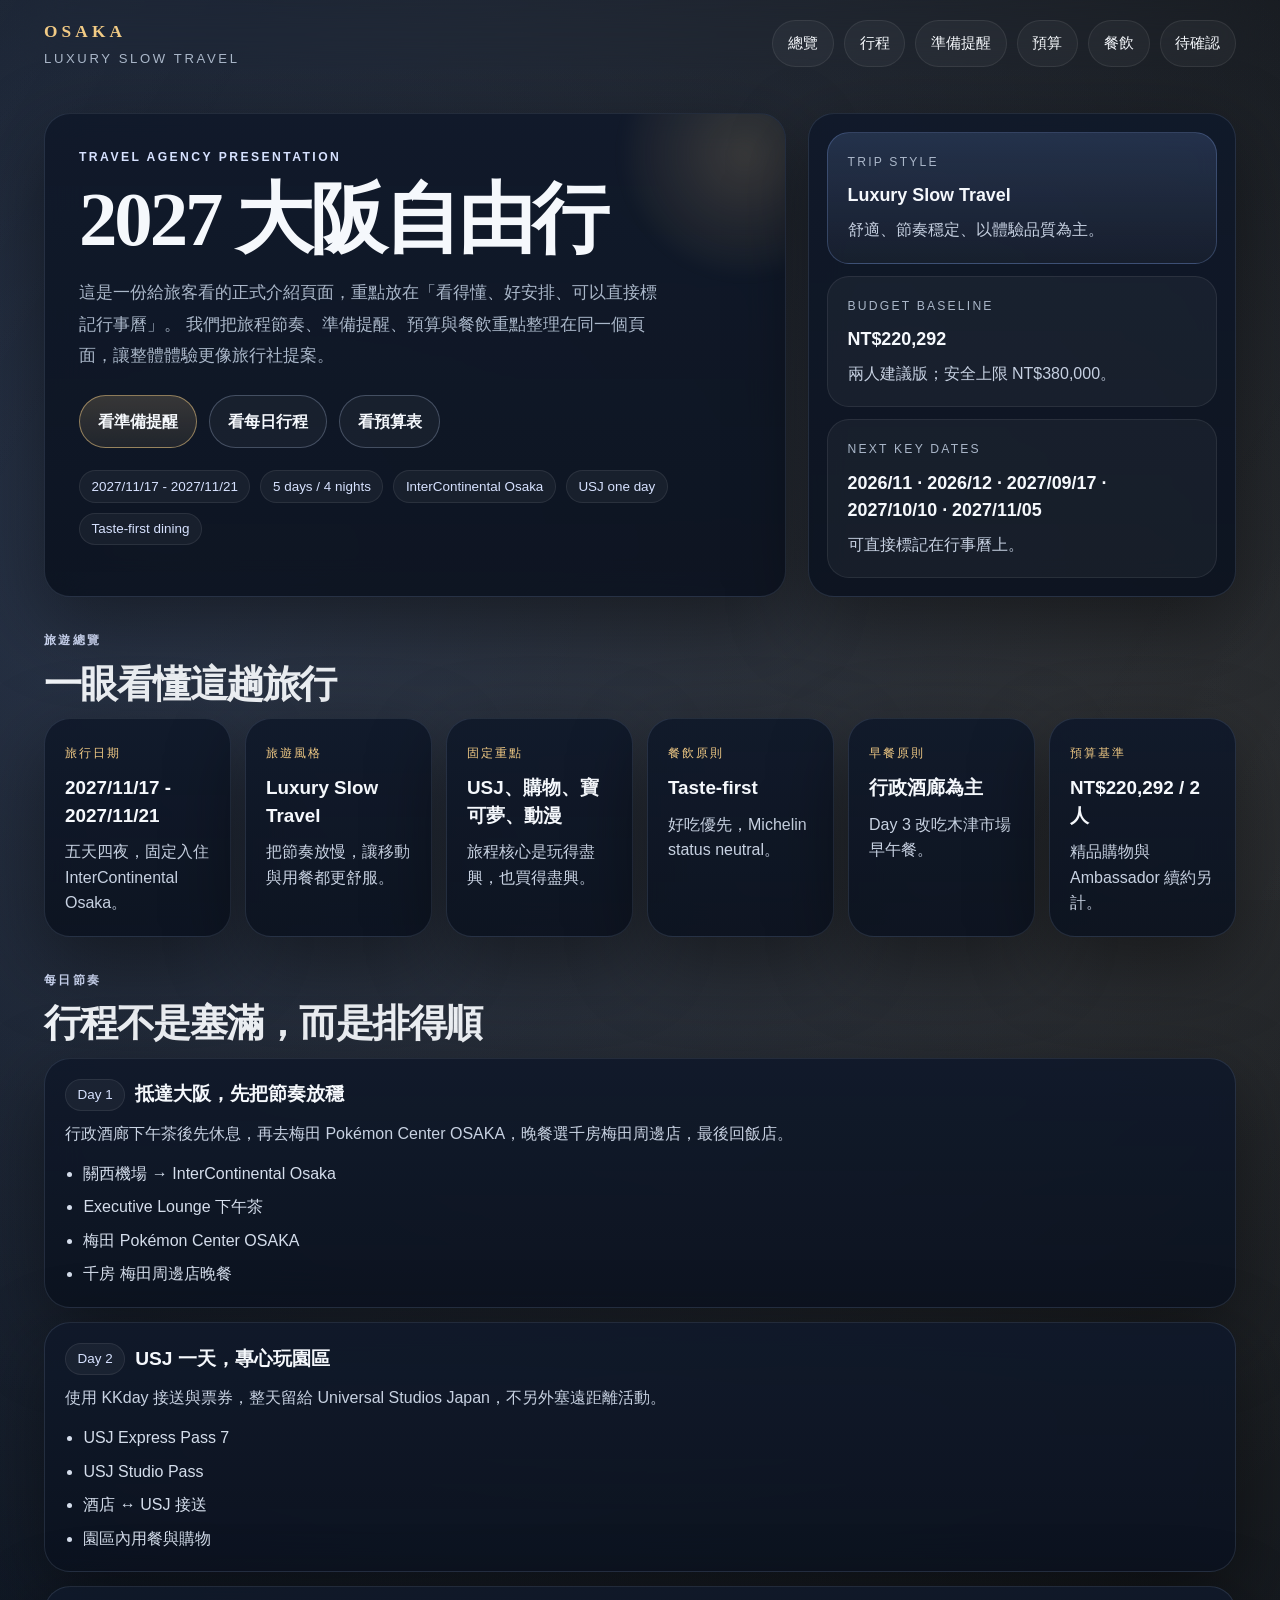
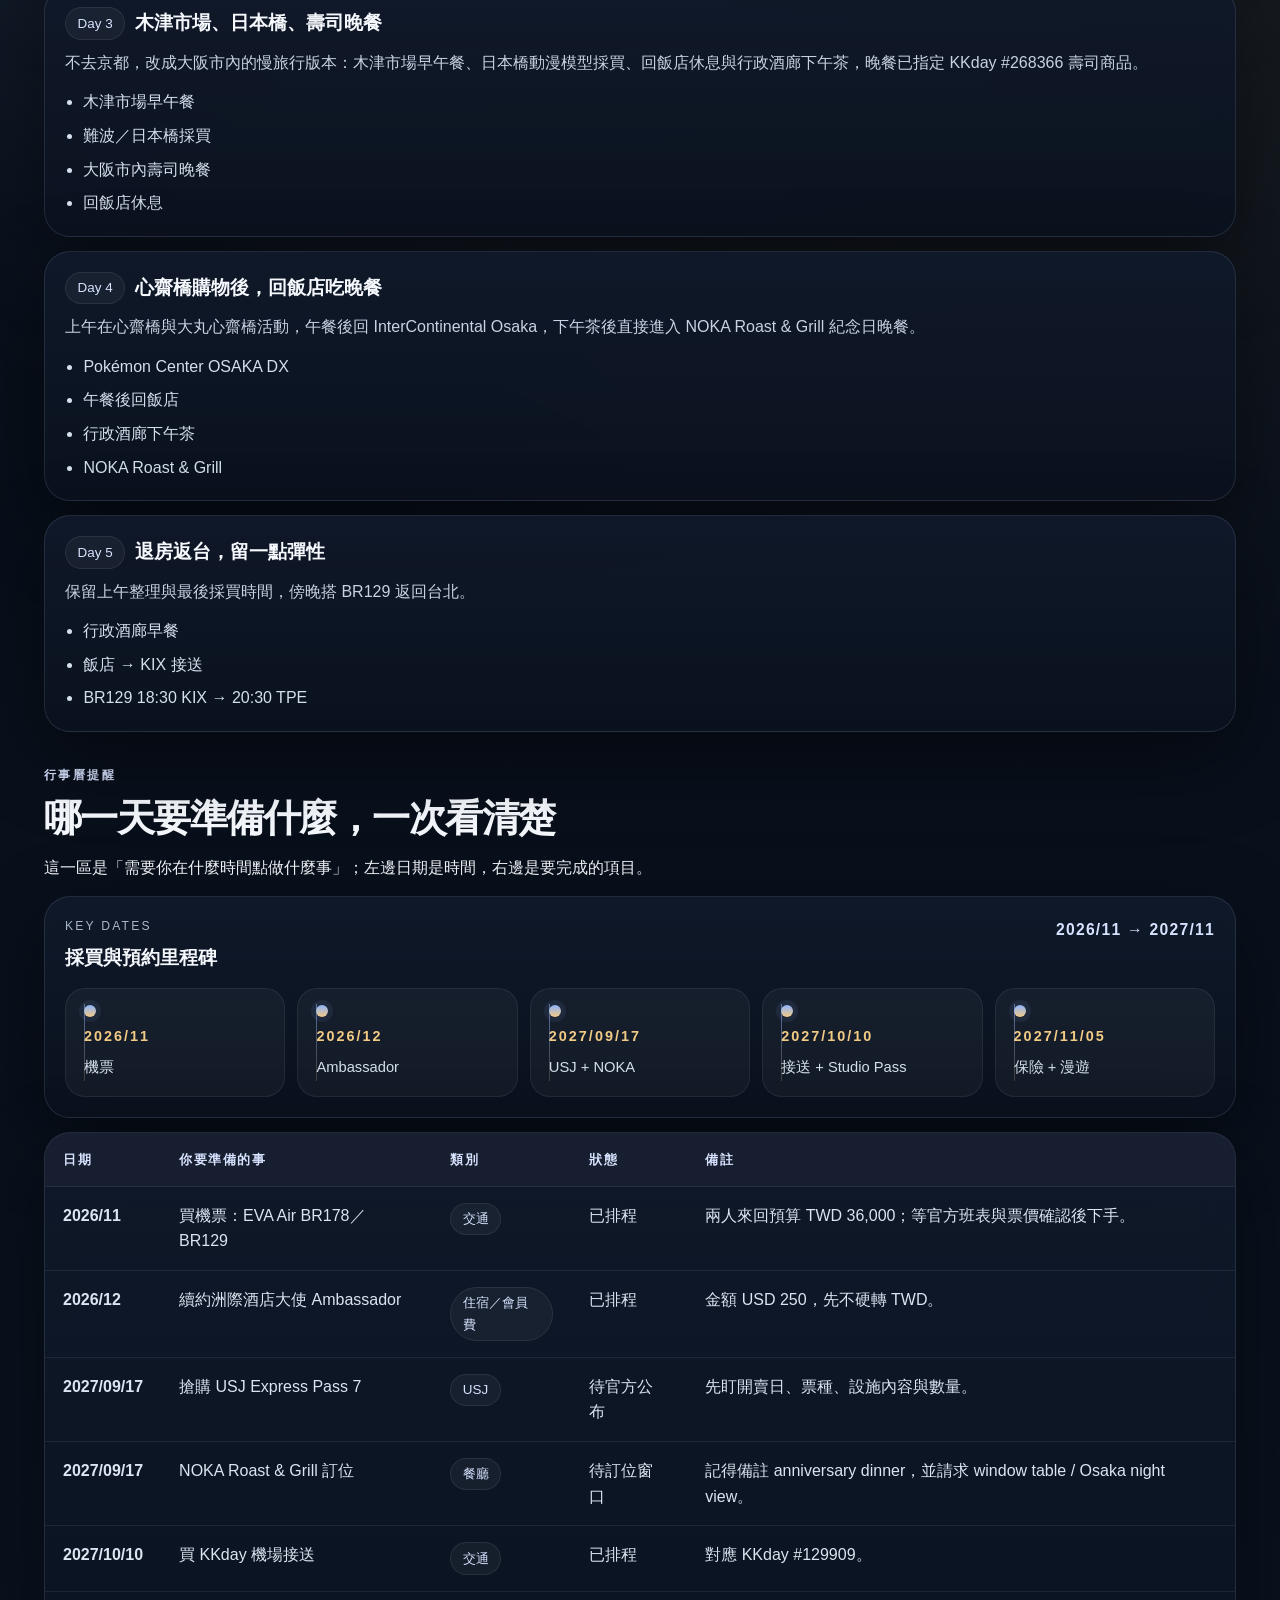
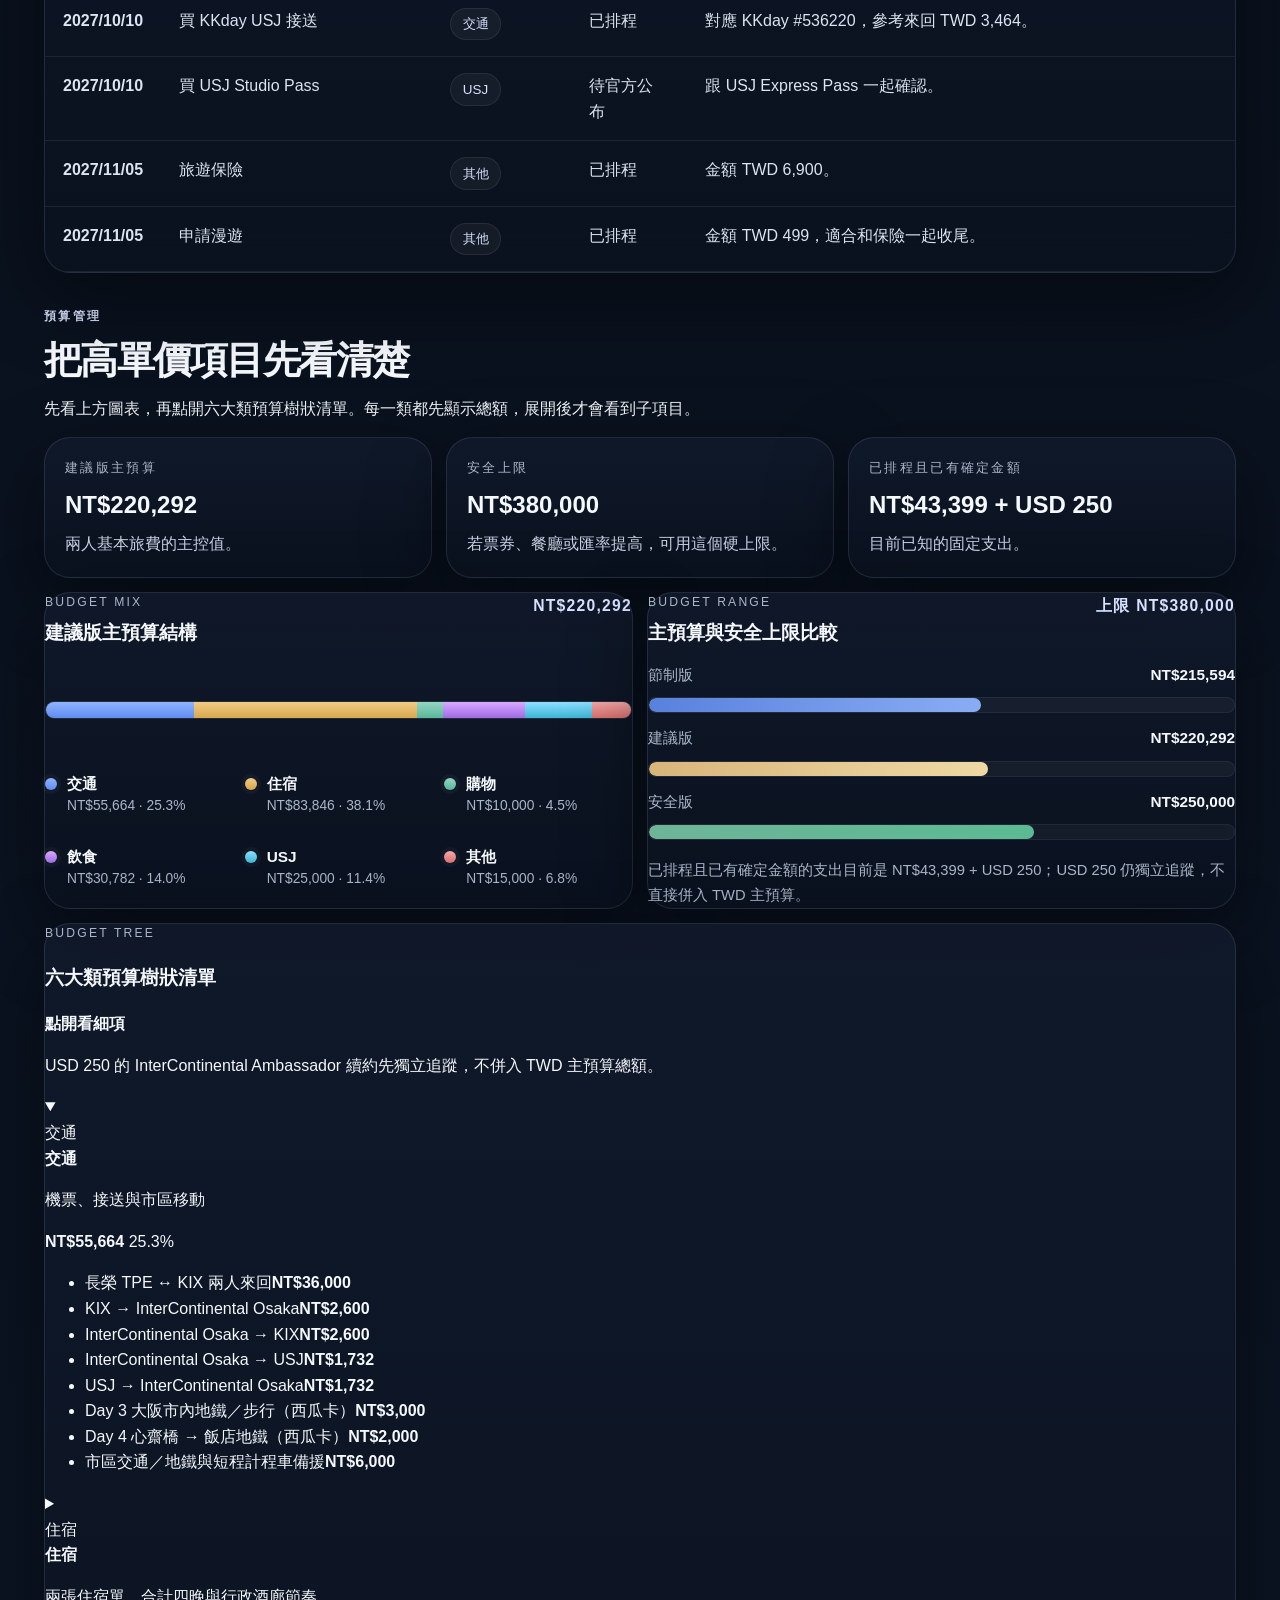
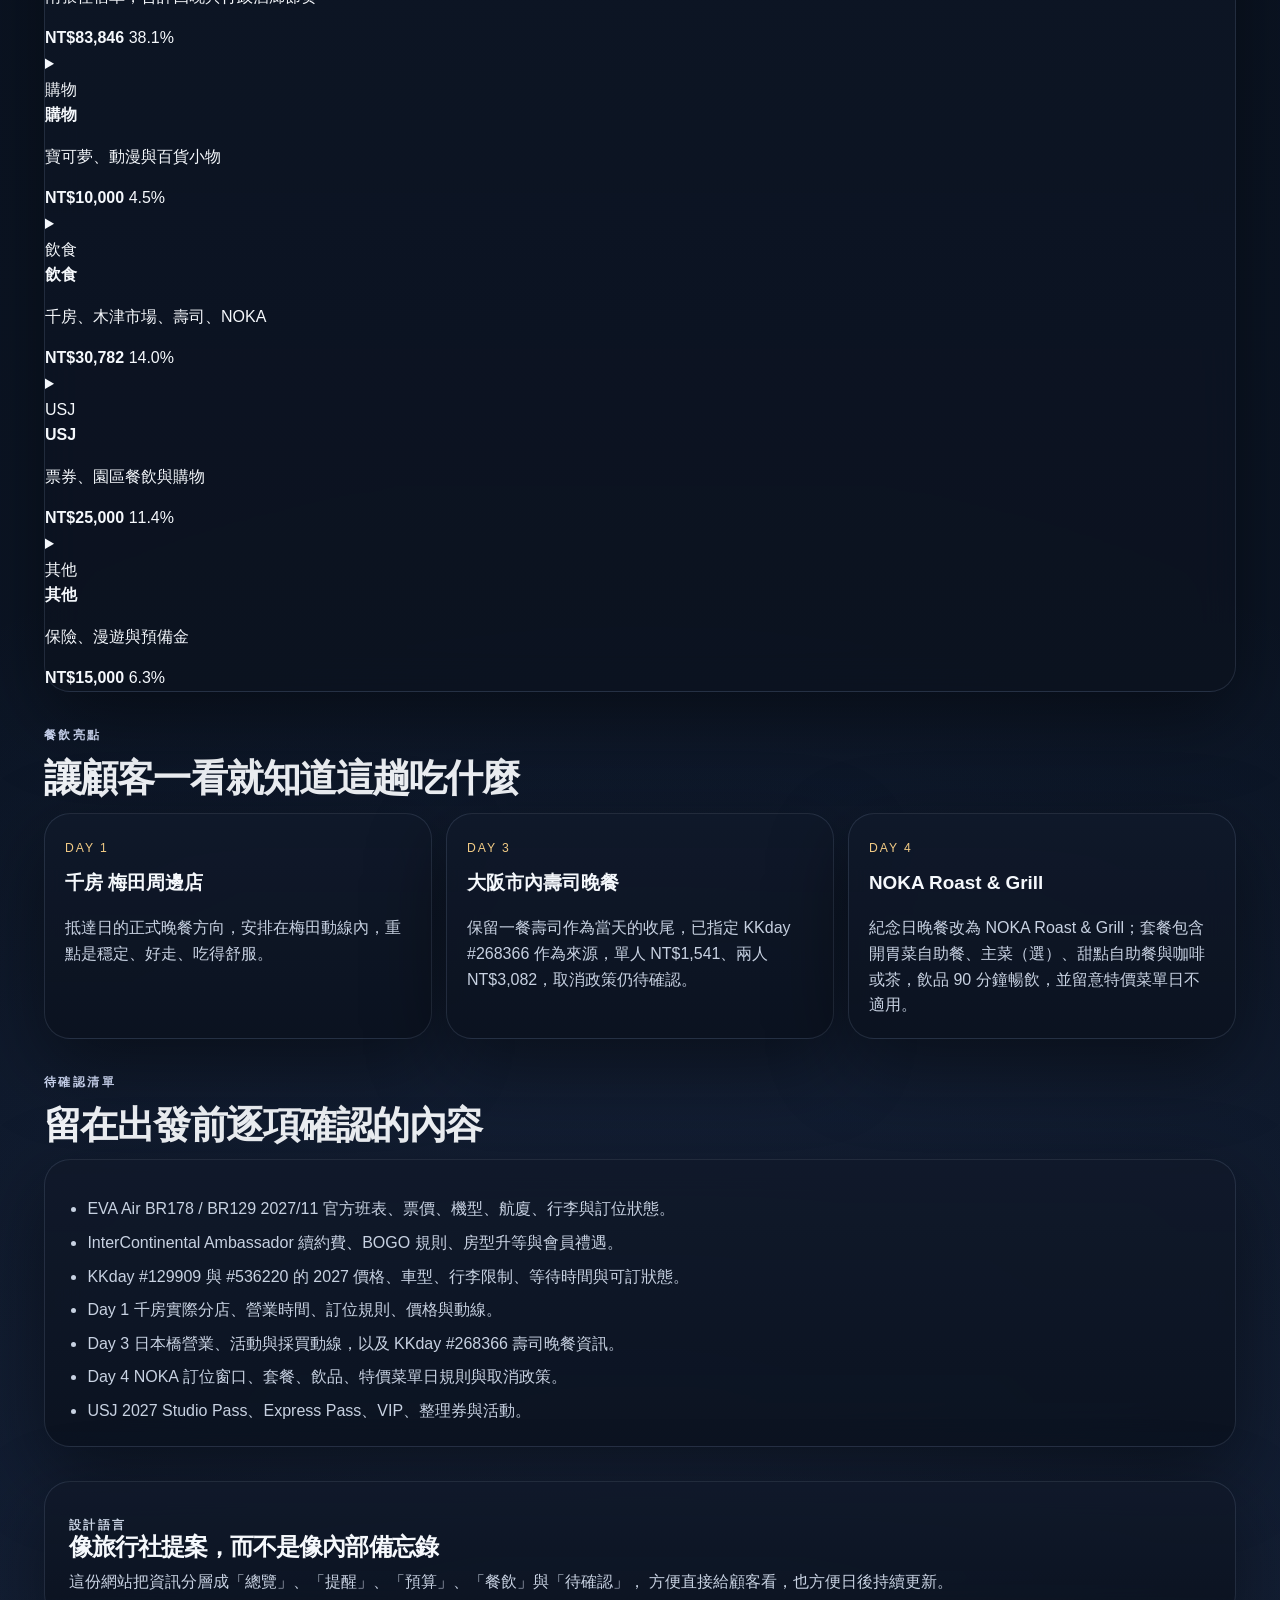
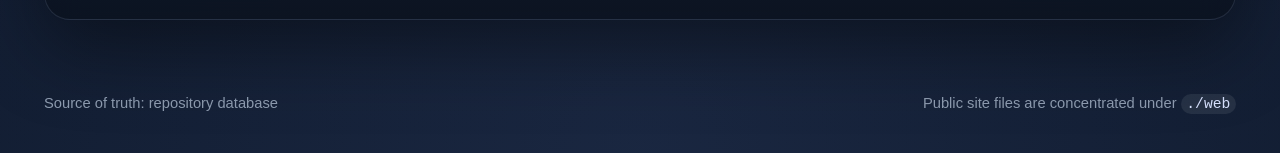
==== web/index.html @ d4816ad3 "Sync USJ budget and safety version" ====
<!doctype html>
<html lang="zh-Hant">
<head>
  <meta charset="utf-8">
  <meta name="viewport" content="width=device-width, initial-scale=1">
  <meta name="color-scheme" content="dark light">
  <title>2027 大阪自由行｜旅遊網站</title>
  <meta name="description" content="2027 大阪自由行的旅遊社顧客版介紹網站，聚焦行程、提醒、預算與餐飲安排。">
  <link rel="stylesheet" href="./styles.css">
</head>
<body>
  <div class="page-bg"></div>
  <header class="topbar">
    <div class="brand">
      <span class="brand-mark">OSAKA</span>
      <span class="brand-sub">Luxury Slow Travel</span>
    </div>
    <nav class="topnav" aria-label="頁面導覽">
      <a href="#overview">總覽</a>
      <a href="#itinerary">行程</a>
      <a href="#calendar">準備提醒</a>
      <a href="#budget">預算</a>
      <a href="#dining">餐飲</a>
      <a href="#pending">待確認</a>
    </nav>
  </header>

  <main class="shell">
    <section class="hero">
      <div class="hero-copy panel">
        <p class="eyebrow">Travel agency presentation</p>
        <h1>2027 大阪自由行</h1>
        <p class="hero-text">
          這是一份給旅客看的正式介紹頁面，重點放在「看得懂、好安排、可以直接標記行事曆」。
          我們把旅程節奏、準備提醒、預算與餐飲重點整理在同一個頁面，讓整體體驗更像旅行社提案。
        </p>

        <div class="hero-actions">
          <a class="button primary" href="#calendar">看準備提醒</a>
          <a class="button" href="#itinerary">看每日行程</a>
          <a class="button" href="#budget">看預算表</a>
        </div>

        <div class="hero-pills" aria-label="旅程重點">
          <span>2027/11/17 - 2027/11/21</span>
          <span>5 days / 4 nights</span>
          <span>InterContinental Osaka</span>
          <span>USJ one day</span>
          <span>Taste-first dining</span>
        </div>
      </div>

      <aside class="hero-side panel">
        <div class="side-card accent">
          <p class="side-label">Trip style</p>
          <strong>Luxury Slow Travel</strong>
          <span>舒適、節奏穩定、以體驗品質為主。</span>
        </div>
        <div class="side-card">
          <p class="side-label">Budget baseline</p>
          <strong>NT$220,292</strong>
          <span>兩人建議版；安全上限 NT$380,000。</span>
        </div>
        <div class="side-card">
          <p class="side-label">Next key dates</p>
          <strong>2026/11 · 2026/12 · 2027/09/17 · 2027/10/10 · 2027/11/05</strong>
          <span>可直接標記在行事曆上。</span>
        </div>
      </aside>
    </section>

    <section id="overview" class="section">
      <div class="section-heading">
        <p class="eyebrow">旅遊總覽</p>
        <h2>一眼看懂這趟旅行</h2>
      </div>
      <div class="card-grid six-up">
        <article class="info-card panel">
          <span>旅行日期</span>
          <strong>2027/11/17 - 2027/11/21</strong>
          <p>五天四夜，固定入住 InterContinental Osaka。</p>
        </article>
        <article class="info-card panel">
          <span>旅遊風格</span>
          <strong>Luxury Slow Travel</strong>
          <p>把節奏放慢，讓移動與用餐都更舒服。</p>
        </article>
        <article class="info-card panel">
          <span>固定重點</span>
          <strong>USJ、購物、寶可夢、動漫</strong>
          <p>旅程核心是玩得盡興，也買得盡興。</p>
        </article>
        <article class="info-card panel">
          <span>餐飲原則</span>
          <strong>Taste-first</strong>
          <p>好吃優先，Michelin status neutral。</p>
        </article>
        <article class="info-card panel">
          <span>早餐原則</span>
          <strong>行政酒廊為主</strong>
          <p>Day 3 改吃木津市場早午餐。</p>
        </article>
        <article class="info-card panel">
          <span>預算基準</span>
          <strong>NT$220,292 / 2人</strong>
          <p>精品購物與 Ambassador 續約另計。</p>
        </article>
      </div>
    </section>

    <section id="itinerary" class="section">
      <div class="section-heading">
        <p class="eyebrow">每日節奏</p>
        <h2>行程不是塞滿，而是排得順</h2>
      </div>
      <div class="timeline">
        <article class="day-card panel">
          <div class="day-head">
            <span class="day-chip">Day 1</span>
            <h3>抵達大阪，先把節奏放穩</h3>
          </div>
          <p>行政酒廊下午茶後先休息，再去梅田 Pokémon Center OSAKA，晚餐選千房梅田周邊店，最後回飯店。</p>
          <ul>
            <li>關西機場 → InterContinental Osaka</li>
            <li>Executive Lounge 下午茶</li>
            <li>梅田 Pokémon Center OSAKA</li>
            <li>千房 梅田周邊店晚餐</li>
          </ul>
        </article>

        <article class="day-card panel">
          <div class="day-head">
            <span class="day-chip">Day 2</span>
            <h3>USJ 一天，專心玩園區</h3>
          </div>
          <p>使用 KKday 接送與票券，整天留給 Universal Studios Japan，不另外塞遠距離活動。</p>
          <ul>
            <li>USJ Express Pass 7</li>
            <li>USJ Studio Pass</li>
            <li>酒店 ↔ USJ 接送</li>
            <li>園區內用餐與購物</li>
          </ul>
        </article>

        <article class="day-card panel">
          <div class="day-head">
            <span class="day-chip">Day 3</span>
            <h3>木津市場、日本橋、壽司晚餐</h3>
          </div>
          <p>不去京都，改成大阪市內的慢旅行版本：木津市場早午餐、日本橋動漫模型採買、回飯店休息與行政酒廊下午茶，晚餐已指定 KKday #268366 壽司商品。</p>
          <ul>
            <li>木津市場早午餐</li>
            <li>難波／日本橋採買</li>
            <li>大阪市內壽司晚餐</li>
            <li>回飯店休息</li>
          </ul>
        </article>

        <article class="day-card panel">
          <div class="day-head">
            <span class="day-chip">Day 4</span>
            <h3>心齋橋購物後，回飯店吃晚餐</h3>
          </div>
          <p>上午在心齋橋與大丸心齋橋活動，午餐後回 InterContinental Osaka，下午茶後直接進入 NOKA Roast & Grill 紀念日晚餐。</p>
          <ul>
            <li>Pokémon Center OSAKA DX</li>
            <li>午餐後回飯店</li>
            <li>行政酒廊下午茶</li>
            <li>NOKA Roast & Grill</li>
          </ul>
        </article>

        <article class="day-card panel">
          <div class="day-head">
            <span class="day-chip">Day 5</span>
            <h3>退房返台，留一點彈性</h3>
          </div>
          <p>保留上午整理與最後採買時間，傍晚搭 BR129 返回台北。</p>
          <ul>
            <li>行政酒廊早餐</li>
            <li>飯店 → KIX 接送</li>
            <li>BR129 18:30 KIX → 20:30 TPE</li>
          </ul>
        </article>
      </div>
    </section>

    <section id="calendar" class="section">
      <div class="section-heading">
        <p class="eyebrow">行事曆提醒</p>
        <h2>哪一天要準備什麼，一次看清楚</h2>
      </div>
      <p class="section-note">
        這一區是「需要你在什麼時間點做什麼事」；左邊日期是時間，右邊是要完成的項目。
      </p>
      <div class="calendar-visual panel">
        <div class="chart-head">
          <div>
            <p class="chart-kicker">Key dates</p>
            <h3>採買與預約里程碑</h3>
          </div>
          <strong>2026/11 → 2027/11</strong>
        </div>
        <div class="milestone-track" aria-label="採買與預約里程碑時間軸">
          <div class="milestone">
            <span class="milestone-dot"></span>
            <strong>2026/11</strong>
            <span>機票</span>
          </div>
          <div class="milestone">
            <span class="milestone-dot"></span>
            <strong>2026/12</strong>
            <span>Ambassador</span>
          </div>
          <div class="milestone">
            <span class="milestone-dot"></span>
            <strong>2027/09/17</strong>
            <span>USJ + NOKA</span>
          </div>
          <div class="milestone">
            <span class="milestone-dot"></span>
            <strong>2027/10/10</strong>
            <span>接送 + Studio Pass</span>
          </div>
          <div class="milestone">
            <span class="milestone-dot"></span>
            <strong>2027/11/05</strong>
            <span>保險 + 漫遊</span>
          </div>
        </div>
      </div>
      <div class="table-panel panel">
        <table>
          <thead>
            <tr>
              <th>日期</th>
              <th>你要準備的事</th>
              <th>類別</th>
              <th>狀態</th>
              <th>備註</th>
            </tr>
          </thead>
          <tbody>
            <tr>
              <td><strong>2026/11</strong></td>
              <td>買機票：EVA Air BR178／BR129</td>
              <td><span class="tag">交通</span></td>
              <td>已排程</td>
              <td>兩人來回預算 TWD 36,000；等官方班表與票價確認後下手。</td>
            </tr>
            <tr>
              <td><strong>2026/12</strong></td>
              <td>續約洲際酒店大使 Ambassador</td>
              <td><span class="tag">住宿／會員費</span></td>
              <td>已排程</td>
              <td>金額 USD 250，先不硬轉 TWD。</td>
            </tr>
            <tr>
              <td><strong>2027/09/17</strong></td>
              <td>搶購 USJ Express Pass 7</td>
              <td><span class="tag">USJ</span></td>
              <td>待官方公布</td>
              <td>先盯開賣日、票種、設施內容與數量。</td>
            </tr>
            <tr>
              <td><strong>2027/09/17</strong></td>
              <td>NOKA Roast & Grill 訂位</td>
              <td><span class="tag">餐廳</span></td>
              <td>待訂位窗口</td>
              <td>記得備註 anniversary dinner，並請求 window table / Osaka night view。</td>
            </tr>
            <tr>
              <td><strong>2027/10/10</strong></td>
              <td>買 KKday 機場接送</td>
              <td><span class="tag">交通</span></td>
              <td>已排程</td>
              <td>對應 KKday #129909。</td>
            </tr>
            <tr>
              <td><strong>2027/10/10</strong></td>
              <td>買 KKday USJ 接送</td>
              <td><span class="tag">交通</span></td>
              <td>已排程</td>
              <td>對應 KKday #536220，參考來回 TWD 3,464。</td>
            </tr>
            <tr>
              <td><strong>2027/10/10</strong></td>
              <td>買 USJ Studio Pass</td>
              <td><span class="tag">USJ</span></td>
              <td>待官方公布</td>
              <td>跟 USJ Express Pass 一起確認。</td>
            </tr>
            <tr>
              <td><strong>2027/11/05</strong></td>
              <td>旅遊保險</td>
              <td><span class="tag">其他</span></td>
              <td>已排程</td>
              <td>金額 TWD 6,900。</td>
            </tr>
            <tr>
              <td><strong>2027/11/05</strong></td>
              <td>申請漫遊</td>
              <td><span class="tag">其他</span></td>
              <td>已排程</td>
              <td>金額 TWD 499，適合和保險一起收尾。</td>
            </tr>
          </tbody>
        </table>
      </div>
    </section>

    <section id="budget" class="section">
      <div class="section-heading">
        <p class="eyebrow">預算管理</p>
        <h2>把高單價項目先看清楚</h2>
      </div>
      <p class="section-note">
        先看上方圖表，再點開六大類預算樹狀清單。每一類都先顯示總額，展開後才會看到子項目。
      </p>

      <div class="budget-summaries">
        <article class="summary panel">
          <span>建議版主預算</span>
          <strong>NT$220,292</strong>
          <p>兩人基本旅費的主控值。</p>
        </article>
        <article class="summary panel">
          <span>安全上限</span>
          <strong>NT$380,000</strong>
          <p>若票券、餐廳或匯率提高，可用這個硬上限。</p>
        </article>
        <article class="summary panel">
          <span>已排程且已有確定金額</span>
          <strong>NT$43,399 + USD 250</strong>
          <p>目前已知的固定支出。</p>
        </article>
      </div>

      <div class="budget-visuals">
        <article class="budget-chart panel">
          <div class="chart-head">
            <div>
              <p class="chart-kicker">Budget mix</p>
              <h3>建議版主預算結構</h3>
            </div>
            <strong>NT$220,292</strong>
          </div>
          <div class="stacked-budget" role="img" aria-label="預算結構長條圖，依序呈現交通、住宿、購物、飲食、USJ、其他的比例">
            <span class="stacked-segment transport" style="--share: 25.3%"></span>
            <span class="stacked-segment lodging" style="--share: 38.1%"></span>
            <span class="stacked-segment shopping" style="--share: 4.5%"></span>
            <span class="stacked-segment dining" style="--share: 14.0%"></span>
            <span class="stacked-segment usj" style="--share: 11.4%"></span>
            <span class="stacked-segment other" style="--share: 6.8%"></span>
          </div>
          <div class="legend-grid">
            <div class="legend-item">
              <span class="legend-swatch transport"></span>
              <div>
                <strong>交通</strong>
                <span>NT$55,664 · 25.3%</span>
              </div>
            </div>
            <div class="legend-item">
              <span class="legend-swatch lodging"></span>
              <div>
                <strong>住宿</strong>
                <span>NT$83,846 · 38.1%</span>
              </div>
            </div>
            <div class="legend-item">
              <span class="legend-swatch shopping"></span>
              <div>
                <strong>購物</strong>
                <span>NT$10,000 · 4.5%</span>
              </div>
            </div>
            <div class="legend-item">
              <span class="legend-swatch dining"></span>
              <div>
                <strong>飲食</strong>
                <span>NT$30,782 · 14.0%</span>
              </div>
            </div>
            <div class="legend-item">
              <span class="legend-swatch usj"></span>
              <div>
                <strong>USJ</strong>
                <span>NT$25,000 · 11.4%</span>
              </div>
            </div>
            <div class="legend-item">
              <span class="legend-swatch other"></span>
              <div>
                <strong>其他</strong>
                <span>NT$15,000 · 6.8%</span>
              </div>
            </div>
          </div>
        </article>

        <article class="budget-chart panel">
          <div class="chart-head">
            <div>
              <p class="chart-kicker">Budget range</p>
              <h3>主預算與安全上限比較</h3>
            </div>
            <strong>上限 NT$380,000</strong>
          </div>
          <div class="scenario-bars" aria-label="節制版、建議版與安全版的預算比較">
            <div class="scenario-row">
              <div class="scenario-label">
                <span>節制版</span>
                <strong>NT$215,594</strong>
              </div>
              <div class="scenario-track">
                <span class="scenario-fill controlled" style="width: 56.7%"></span>
              </div>
            </div>
            <div class="scenario-row">
              <div class="scenario-label">
                <span>建議版</span>
                <strong>NT$220,292</strong>
              </div>
              <div class="scenario-track">
                <span class="scenario-fill recommended" style="width: 58.0%"></span>
              </div>
            </div>
            <div class="scenario-row">
              <div class="scenario-label">
                <span>安全版</span>
                <strong>NT$250,000</strong>
              </div>
              <div class="scenario-track">
                <span class="scenario-fill safety" style="width: 65.8%"></span>
              </div>
            </div>
          </div>
          <p class="chart-note">已排程且已有確定金額的支出目前是 NT$43,399 + USD 250；USD 250 仍獨立追蹤，不直接併入 TWD 主預算。</p>
        </article>
      </div>

      <div class="budget-tree panel">
        <div class="tree-head">
          <div>
            <p class="chart-kicker">Budget tree</p>
            <h3>六大類預算樹狀清單</h3>
          </div>
          <strong>點開看細項</strong>
        </div>
        <p class="tree-note">USD 250 的 InterContinental Ambassador 續約先獨立追蹤，不併入 TWD 主預算總額。</p>
        <div class="tree-list">
          <details class="tree-node" open>
            <summary>
              <div class="tree-summary-left">
                <span class="tree-badge transport">交通</span>
                <div>
                  <strong>交通</strong>
                  <p>機票、接送與市區移動</p>
                </div>
              </div>
              <div class="tree-summary-right">
                <strong>NT$55,664</strong>
                <span>25.3%</span>
              </div>
            </summary>
            <ul class="tree-leaf-list">
              <li><span>長榮 TPE ↔ KIX 兩人來回</span><strong>NT$36,000</strong></li>
              <li><span>KIX → InterContinental Osaka</span><strong>NT$2,600</strong></li>
              <li><span>InterContinental Osaka → KIX</span><strong>NT$2,600</strong></li>
              <li><span>InterContinental Osaka → USJ</span><strong>NT$1,732</strong></li>
              <li><span>USJ → InterContinental Osaka</span><strong>NT$1,732</strong></li>
              <li><span>Day 3 大阪市內地鐵／步行（西瓜卡）</span><strong>NT$3,000</strong></li>
              <li><span>Day 4 心齋橋 → 飯店地鐵（西瓜卡）</span><strong>NT$2,000</strong></li>
              <li><span>市區交通／地鐵與短程計程車備援</span><strong>NT$6,000</strong></li>
            </ul>
          </details>

          <details class="tree-node">
            <summary>
              <div class="tree-summary-left">
                <span class="tree-badge lodging">住宿</span>
                <div>
                  <strong>住宿</strong>
                  <p>兩張住宿單，合計四晚與行政酒廊節奏</p>
                </div>
              </div>
              <div class="tree-summary-right">
                <strong>NT$83,846</strong>
                <span>38.1%</span>
              </div>
            </summary>
            <ul class="tree-leaf-list">
              <li><span>Preferred Partner Rate 20% Off</span><strong>Jun 9 - Jun 11, 2027 · NT$49,726.35</strong></li>
              <li><span>Ambassador Complimentary Weekend Night</span><strong>Jun 11 - Jun 13, 2027 · 約 NT$34,119（低價那晚免費後）</strong></li>
              <li><span>InterContinental Osaka 兩張住宿訂單</span><strong>合計四晚 · 約 NT$83,846</strong></li>
              <li><span>InterContinental Ambassador 續約</span><strong>USD 250</strong></li>
            </ul>
          </details>

          <details class="tree-node">
            <summary>
              <div class="tree-summary-left">
                <span class="tree-badge shopping">購物</span>
                <div>
                  <strong>購物</strong>
                  <p>寶可夢、動漫與百貨小物</p>
                </div>
              </div>
              <div class="tree-summary-right">
                <strong>NT$10,000</strong>
                <span>4.5%</span>
              </div>
            </summary>
            <ul class="tree-leaf-list">
              <li><span>寶可夢、動漫模型、日本橋周邊、百貨小物</span><strong>NT$10,000</strong></li>
            </ul>
          </details>

          <details class="tree-node">
            <summary>
              <div class="tree-summary-left">
                <span class="tree-badge dining">飲食</span>
                <div>
                  <strong>飲食</strong>
                  <p>千房、木津市場、壽司、NOKA</p>
                </div>
              </div>
              <div class="tree-summary-right">
                <strong>NT$30,782</strong>
                <span>14.0%</span>
              </div>
            </summary>
            <ul class="tree-leaf-list">
              <li><span>Day 1 千房 梅田周邊店</span><strong>NT$9,000</strong></li>
              <li><span>Day 3 木津市場早午餐</span><strong>NT$6,000</strong></li>
              <li><span>Day 3 大阪市內壽司晚餐（KKday #268366）</span><strong>NT$3,082</strong></li>
              <li><span>Day 4 NOKA Roast & Grill</span><strong>NT$7,700</strong></li>
              <li><span>Day 5 飲料／午餐緩衝</span><strong>NT$5,000</strong></li>
            </ul>
          </details>

          <details class="tree-node">
            <summary>
              <div class="tree-summary-left">
                <span class="tree-badge usj">USJ</span>
                <div>
                  <strong>USJ</strong>
                  <p>票券、園區餐飲與購物</p>
                </div>
              </div>
              <div class="tree-summary-right">
                <strong>NT$25,000</strong>
                <span>11.4%</span>
              </div>
            </summary>
            <ul class="tree-leaf-list">
              <li><span>USJ Express Pass 7</span><strong>NT$4,365 - NT$5,754／人</strong></li>
              <li><span>USJ Studio Pass</span><strong>NT$1,840 - NT$2,800／人</strong></li>
              <li><span>園區餐飲與購物</span><strong>NT$10,000</strong></li>
            </ul>
          </details>

          <details class="tree-node">
            <summary>
              <div class="tree-summary-left">
                <span class="tree-badge other">其他</span>
                <div>
                  <strong>其他</strong>
                  <p>保險、漫遊與預備金</p>
                </div>
              </div>
              <div class="tree-summary-right">
                <strong>NT$15,000</strong>
                <span>6.3%</span>
              </div>
            </summary>
            <ul class="tree-leaf-list">
              <li><span>旅遊保險</span><strong>NT$6,900</strong></li>
              <li><span>手機漫遊</span><strong>NT$499</strong></li>
              <li><span>旅行用品、匯差與預備金</span><strong>NT$7,601</strong></li>
            </ul>
          </details>
        </div>
      </div>
    </section>

    <section id="dining" class="section">
      <div class="section-heading">
        <p class="eyebrow">餐飲亮點</p>
        <h2>讓顧客一看就知道這趟吃什麼</h2>
      </div>
      <div class="card-grid three-up">
        <article class="feature-card panel">
          <span class="feature-kicker">Day 1</span>
          <h3>千房 梅田周邊店</h3>
          <p>抵達日的正式晚餐方向，安排在梅田動線內，重點是穩定、好走、吃得舒服。</p>
        </article>
        <article class="feature-card panel">
          <span class="feature-kicker">Day 3</span>
          <h3>大阪市內壽司晚餐</h3>
          <p>保留一餐壽司作為當天的收尾，已指定 KKday #268366 作為來源，單人 NT$1,541、兩人 NT$3,082，取消政策仍待確認。</p>
        </article>
        <article class="feature-card panel">
          <span class="feature-kicker">Day 4</span>
              <h3>NOKA Roast & Grill</h3>
          <p>紀念日晚餐改為 NOKA Roast & Grill；套餐包含開胃菜自助餐、主菜（選）、甜點自助餐與咖啡或茶，飲品 90 分鐘暢飲，並留意特價菜單日不適用。</p>
        </article>
      </div>
    </section>

    <section id="pending" class="section">
      <div class="section-heading">
        <p class="eyebrow">待確認清單</p>
        <h2>留在出發前逐項確認的內容</h2>
      </div>
      <div class="pending-grid panel">
        <ul class="pending-list">
          <li>EVA Air BR178 / BR129 2027/11 官方班表、票價、機型、航廈、行李與訂位狀態。</li>
          <li>InterContinental Ambassador 續約費、BOGO 規則、房型升等與會員禮遇。</li>
          <li>KKday #129909 與 #536220 的 2027 價格、車型、行李限制、等待時間與可訂狀態。</li>
          <li>Day 1 千房實際分店、營業時間、訂位規則、價格與動線。</li>
          <li>Day 3 日本橋營業、活動與採買動線，以及 KKday #268366 壽司晚餐資訊。</li>
          <li>Day 4 NOKA 訂位窗口、套餐、飲品、特價菜單日規則與取消政策。</li>
          <li>USJ 2027 Studio Pass、Express Pass、VIP、整理券與活動。</li>
        </ul>
      </div>
    </section>

    <section class="section">
      <div class="note panel">
        <p class="eyebrow">設計語言</p>
        <h2>像旅行社提案，而不是像內部備忘錄</h2>
        <p>
          這份網站把資訊分層成「總覽」、「提醒」、「預算」、「餐飲」與「待確認」，
          方便直接給顧客看，也方便日後持續更新。
        </p>
      </div>
    </section>

  </main>

  <footer class="footer">
    <span>Source of truth: repository database</span>
    <span>Public site files are concentrated under <code>./web</code></span>
  </footer>
</body>
</html>
---- web/styles.css ----
:root {
  color-scheme: dark;
  --bg: #07111d;
  --bg-2: #0b1627;
  --panel: rgba(13, 22, 37, 0.86);
  --panel-strong: rgba(18, 29, 49, 0.92);
  --line: rgba(171, 192, 225, 0.14);
  --line-strong: rgba(197, 214, 248, 0.26);
  --text: #f5f8fc;
  --muted: #aab7c9;
  --muted-2: #8f9db1;
  --accent: #8fb4ff;
  --accent-2: #d7e2ff;
  --gold: #f2cb85;
  --shadow: 0 26px 80px rgba(0, 0, 0, 0.44);
  --radius: 26px;
  --radius-sm: 18px;
  --max: 1240px;
}

*,
*::before,
*::after {
  box-sizing: border-box;
}

html {
  scroll-behavior: smooth;
}

body {
  margin: 0;
  min-height: 100vh;
  background:
    radial-gradient(circle at 12% 8%, rgba(143, 180, 255, 0.2), transparent 24%),
    radial-gradient(circle at 88% 12%, rgba(242, 203, 133, 0.14), transparent 26%),
    radial-gradient(circle at 50% 100%, rgba(124, 159, 248, 0.12), transparent 20%),
    linear-gradient(180deg, #050b14 0%, #09111d 45%, #0c1627 100%);
  color: var(--text);
  font-family: "Noto Sans TC", "PingFang TC", "Hiragino Sans", "Microsoft JhengHei", sans-serif;
  line-height: 1.6;
}

a {
  color: inherit;
  text-decoration: none;
}

code {
  padding: 0.15rem 0.35rem;
  border-radius: 999px;
  background: rgba(255, 255, 255, 0.08);
  color: var(--accent-2);
}

.page-bg {
  position: fixed;
  inset: 0;
  pointer-events: none;
  background:
    linear-gradient(120deg, rgba(255, 255, 255, 0.04), transparent 18%),
    linear-gradient(300deg, rgba(255, 255, 255, 0.03), transparent 20%);
  opacity: 0.55;
}

.topbar {
  position: sticky;
  top: 0;
  z-index: 20;
  display: flex;
  align-items: center;
  justify-content: space-between;
  gap: 24px;
  max-width: var(--max);
  margin: 0 auto;
  padding: 18px 24px 0;
  backdrop-filter: blur(20px);
}

.brand {
  display: grid;
  gap: 2px;
}

.brand-mark {
  font-family: "Times New Roman", Georgia, serif;
  letter-spacing: 0.24em;
  text-transform: uppercase;
  font-weight: 700;
  font-size: 1.08rem;
  color: var(--gold);
}

.brand-sub {
  font-size: 0.82rem;
  letter-spacing: 0.2em;
  color: var(--muted);
  text-transform: uppercase;
}

.topnav {
  display: flex;
  flex-wrap: wrap;
  justify-content: flex-end;
  gap: 10px;
}

.topnav a {
  padding: 0.68rem 0.92rem;
  border: 1px solid rgba(255, 255, 255, 0.08);
  border-radius: 999px;
  background: rgba(255, 255, 255, 0.04);
  color: var(--text);
  font-size: 0.92rem;
  transition: transform 160ms ease, border-color 160ms ease, background 160ms ease;
}

.topnav a:hover,
.topnav a:focus-visible {
  transform: translateY(-1px);
  border-color: rgba(143, 180, 255, 0.5);
  background: rgba(143, 180, 255, 0.12);
}

.shell {
  position: relative;
  max-width: var(--max);
  margin: 0 auto;
  padding: 26px 24px 72px;
}

.panel {
  border: 1px solid var(--line);
  border-radius: var(--radius);
  background: linear-gradient(180deg, rgba(16, 25, 42, 0.94), rgba(11, 18, 31, 0.9));
  box-shadow: var(--shadow);
  backdrop-filter: blur(18px);
}

.hero {
  display: grid;
  grid-template-columns: minmax(0, 1.35fr) minmax(290px, 0.78fr);
  gap: 22px;
  align-items: stretch;
  margin-top: 18px;
}

.hero-copy {
  padding: 34px;
  overflow: hidden;
}

.hero-copy::after {
  content: "";
  position: absolute;
  right: -80px;
  top: -80px;
  width: 240px;
  height: 240px;
  border-radius: 50%;
  background: radial-gradient(circle, rgba(242, 203, 133, 0.18) 0%, rgba(242, 203, 133, 0.02) 70%, transparent 72%);
  filter: blur(8px);
  pointer-events: none;
}

.eyebrow {
  margin: 0 0 14px;
  color: var(--accent-2);
  letter-spacing: 0.2em;
  text-transform: uppercase;
  font-size: 0.76rem;
  font-weight: 700;
}

.hero h1,
.section h2,
.note h2 {
  margin: 0;
  font-family: "Times New Roman", Georgia, serif;
  letter-spacing: -0.04em;
  line-height: 1.02;
}

.hero h1 {
  font-size: clamp(3rem, 6vw, 5.2rem);
}

.hero-text {
  max-width: 64ch;
  margin: 18px 0 0;
  color: var(--muted);
  font-size: 1.04rem;
  line-height: 1.88;
}

.hero-actions {
  display: flex;
  flex-wrap: wrap;
  gap: 12px;
  margin-top: 24px;
}

.button {
  display: inline-flex;
  align-items: center;
  justify-content: center;
  min-height: 48px;
  padding: 0.8rem 1.12rem;
  border-radius: 999px;
  border: 1px solid var(--line-strong);
  background: rgba(255, 255, 255, 0.04);
  color: var(--text);
  font-weight: 600;
  transition: transform 160ms ease, border-color 160ms ease, background 160ms ease;
}

.button:hover,
.button:focus-visible {
  transform: translateY(-1px);
  border-color: rgba(143, 180, 255, 0.56);
  background: rgba(143, 180, 255, 0.12);
}

.button.primary {
  border-color: rgba(242, 203, 133, 0.52);
  background: linear-gradient(180deg, rgba(242, 203, 133, 0.18), rgba(242, 203, 133, 0.08));
}

.hero-pills {
  display: flex;
  flex-wrap: wrap;
  gap: 10px;
  margin-top: 22px;
}

.hero-pills span,
.day-chip,
.tag {
  display: inline-flex;
  align-items: center;
  min-height: 30px;
  padding: 0.28rem 0.72rem;
  border-radius: 999px;
  border: 1px solid rgba(255, 255, 255, 0.08);
  background: rgba(255, 255, 255, 0.045);
  font-size: 0.84rem;
  color: var(--accent-2);
}

.hero-side {
  display: grid;
  gap: 12px;
  padding: 18px;
}

.side-card {
  padding: 20px;
  border-radius: 22px;
  border: 1px solid rgba(255, 255, 255, 0.08);
  background: rgba(255, 255, 255, 0.04);
}

.side-card.accent {
  background: linear-gradient(180deg, rgba(143, 180, 255, 0.16), rgba(255, 255, 255, 0.03));
  border-color: rgba(143, 180, 255, 0.24);
}

.side-label {
  margin: 0;
  color: var(--muted);
  font-size: 0.76rem;
  letter-spacing: 0.18em;
  text-transform: uppercase;
}

.side-card strong {
  display: block;
  margin-top: 10px;
  font-size: 1.12rem;
  line-height: 1.5;
}

.side-card span {
  display: block;
  margin-top: 8px;
  color: #c6d0e1;
}

.section {
  margin-top: 34px;
}

.section-heading {
  margin-bottom: 14px;
}

.section-heading h2 {
  font-size: clamp(1.7rem, 3vw, 2.4rem);
}

.card-grid {
  display: grid;
  gap: 14px;
}

.six-up {
  grid-template-columns: repeat(auto-fit, minmax(180px, 1fr));
}

.three-up {
  grid-template-columns: repeat(auto-fit, minmax(220px, 1fr));
}

.info-card,
.feature-card,
.day-card,
.summary,
.note {
  position: relative;
  padding: 20px;
  overflow: hidden;
}

.info-card {
  min-height: 166px;
}

.info-card span,
.feature-kicker {
  display: inline-block;
  color: var(--gold);
  font-size: 0.76rem;
  letter-spacing: 0.16em;
  text-transform: uppercase;
}

.info-card strong,
.feature-card h3 {
  display: block;
  margin-top: 10px;
  font-size: 1.18rem;
  line-height: 1.45;
}

.info-card p,
.feature-card p,
.day-card p,
.summary p,
.note p,
.pending-list li {
  margin: 10px 0 0;
  color: #c8d2e2;
}

.timeline {
  display: grid;
  gap: 14px;
}

.day-head {
  display: flex;
  flex-wrap: wrap;
  align-items: center;
  gap: 10px;
}

.day-head h3 {
  margin: 0;
  font-size: 1.2rem;
}

.day-card ul,
.pending-list {
  margin: 14px 0 0;
  padding-left: 1.15rem;
  color: #d5deec;
}

.day-card li + li,
.pending-list li + li {
  margin-top: 8px;
}

.table-panel {
  overflow: hidden;
}

table {
  width: 100%;
  border-collapse: collapse;
}

thead th {
  padding: 16px 18px;
  text-align: left;
  font-size: 0.82rem;
  letter-spacing: 0.12em;
  text-transform: uppercase;
  color: var(--accent-2);
  border-bottom: 1px solid var(--line);
  background: rgba(255, 255, 255, 0.03);
}

tbody td {
  padding: 16px 18px;
  border-bottom: 1px solid rgba(171, 192, 225, 0.1);
  vertical-align: top;
  color: #dbe4f0;
}

tbody tr:hover td {
  background: rgba(143, 180, 255, 0.05);
}

.budget-summaries {
  display: grid;
  gap: 14px;
  grid-template-columns: repeat(auto-fit, minmax(220px, 1fr));
  margin-bottom: 14px;
}

.itinerary-visual,
.calendar-visual {
  display: grid;
  gap: 18px;
  padding: 20px;
  margin-bottom: 14px;
}

.rhythm-grid {
  display: grid;
  gap: 14px;
}

.rhythm-row {
  display: grid;
  gap: 10px;
}

.rhythm-label {
  display: flex;
  flex-wrap: wrap;
  justify-content: space-between;
  gap: 10px;
  align-items: baseline;
}

.rhythm-label span,
.milestone strong {
  color: var(--accent-2);
  font-size: 0.9rem;
  letter-spacing: 0.08em;
  text-transform: uppercase;
}

.rhythm-label strong {
  font-size: 0.94rem;
  color: var(--text);
}

.rhythm-track {
  display: flex;
  overflow: hidden;
  height: 18px;
  border-radius: 999px;
  background: rgba(255, 255, 255, 0.04);
  border: 1px solid rgba(255, 255, 255, 0.06);
}

.rhythm-segment {
  flex: 0 0 var(--share);
}

.arrival {
  background: linear-gradient(90deg, rgba(143, 180, 255, 0.9), rgba(111, 150, 238, 0.96));
}

.rest {
  background: linear-gradient(90deg, rgba(192, 204, 219, 0.72), rgba(156, 171, 191, 0.9));
}

.departure {
  background: linear-gradient(90deg, rgba(242, 203, 133, 0.85), rgba(214, 166, 78, 0.96));
}

.milestone-track {
  display: grid;
  gap: 12px;
  grid-template-columns: repeat(auto-fit, minmax(150px, 1fr));
}

.milestone {
  position: relative;
  display: grid;
  gap: 8px;
  padding: 16px 16px 16px 18px;
  border-radius: 20px;
  background: rgba(255, 255, 255, 0.04);
  border: 1px solid rgba(255, 255, 255, 0.07);
}

.milestone::before {
  content: "";
  position: absolute;
  left: 18px;
  top: 15px;
  bottom: 15px;
  width: 1px;
  background: linear-gradient(180deg, rgba(143, 180, 255, 0.55), rgba(242, 203, 133, 0.2));
}

.milestone-dot {
  width: 12px;
  height: 12px;
  border-radius: 999px;
  background: linear-gradient(180deg, #8fb4ff, #f2cb85);
  box-shadow: 0 0 0 5px rgba(143, 180, 255, 0.08);
}

.milestone strong {
  color: var(--gold);
  letter-spacing: 0.14em;
}

.milestone span:last-child {
  color: #d5deec;
  font-size: 0.92rem;
}

.budget-visuals {
  display: grid;
  gap: 14px;
  grid-template-columns: repeat(auto-fit, minmax(280px, 1fr));
  margin-bottom: 14px;
}

.budget-chart {
  display: grid;
  gap: 18px;
}

.chart-head {
  display: flex;
  align-items: flex-start;
  justify-content: space-between;
  gap: 18px;
}

.chart-kicker {
  margin: 0 0 8px;
  color: var(--muted);
  font-size: 0.76rem;
  letter-spacing: 0.18em;
  text-transform: uppercase;
}

.chart-head h3 {
  margin: 0;
  font-size: 1.18rem;
  line-height: 1.35;
}

.chart-head strong {
  color: var(--accent-2);
  font-size: 0.98rem;
  letter-spacing: 0.08em;
  white-space: nowrap;
}

.stacked-budget {
  display: flex;
  overflow: hidden;
  height: 18px;
  border-radius: 999px;
  background: rgba(255, 255, 255, 0.04);
  border: 1px solid rgba(255, 255, 255, 0.06);
}

.stacked-segment {
  flex: 0 0 var(--share);
}

.legend-grid {
  display: grid;
  gap: 12px;
  grid-template-columns: repeat(auto-fit, minmax(160px, 1fr));
}

.legend-item {
  display: flex;
  align-items: flex-start;
  gap: 10px;
}

.legend-item strong,
.scenario-label strong {
  display: block;
  color: var(--text);
  font-size: 0.96rem;
  line-height: 1.35;
}

.legend-item span,
.scenario-label span,
.chart-note {
  color: var(--muted);
}

.legend-item span {
  display: block;
  font-size: 0.86rem;
}

.legend-swatch {
  flex: 0 0 12px;
  width: 12px;
  height: 12px;
  margin-top: 4px;
  border-radius: 999px;
  box-shadow: 0 0 0 4px rgba(255, 255, 255, 0.03);
}

.stacked-budget .transport,
.legend-swatch.transport {
  background: linear-gradient(180deg, #8fb4ff, #5f8cf0);
}

.stacked-budget .lodging,
.legend-swatch.lodging {
  background: linear-gradient(180deg, #f2cb85, #d8a84e);
}

.stacked-budget .shopping,
.legend-swatch.shopping {
  background: linear-gradient(180deg, #95d6c2, #59b79b);
}

.stacked-budget .dining,
.legend-swatch.dining {
  background: linear-gradient(180deg, #d8a9ff, #a06ae4);
}

.stacked-budget .usj,
.legend-swatch.usj {
  background: linear-gradient(180deg, #8fe0ff, #3db4d6);
}

.stacked-budget .other,
.legend-swatch.other {
  background: linear-gradient(180deg, #f5a9a9, #dc6f6f);
}

.scenario-bars {
  display: grid;
  gap: 14px;
}

.scenario-row {
  display: grid;
  gap: 10px;
}

.scenario-label {
  display: flex;
  align-items: baseline;
  justify-content: space-between;
  gap: 16px;
  font-size: 0.92rem;
}

.scenario-track {
  height: 16px;
  overflow: hidden;
  border-radius: 999px;
  background: rgba(255, 255, 255, 0.04);
  border: 1px solid rgba(255, 255, 255, 0.06);
}

.scenario-fill {
  display: block;
  height: 100%;
  border-radius: inherit;
}

.scenario-fill.controlled {
  background: linear-gradient(90deg, rgba(95, 140, 240, 0.9), rgba(143, 180, 255, 0.95));
}

.scenario-fill.recommended {
  background: linear-gradient(90deg, rgba(242, 203, 133, 0.88), rgba(248, 224, 169, 0.96));
}

.scenario-fill.safety {
  background: linear-gradient(90deg, rgba(130, 214, 178, 0.82), rgba(95, 195, 153, 0.95));
}

.chart-note {
  margin: 0;
  font-size: 0.92rem;
  line-height: 1.7;
}

.summary span {
  display: block;
  color: var(--muted);
  font-size: 0.8rem;
  letter-spacing: 0.18em;
  text-transform: uppercase;
}

.summary strong {
  display: block;
  margin-top: 10px;
  font-size: 1.5rem;
  line-height: 1.35;
}

.budget-table tbody td:first-child {
  white-space: nowrap;
}

.pending-grid {
  padding: 22px 24px;
}

.note {
  padding: 24px;
}

.footer {
  max-width: var(--max);
  margin: 0 auto;
  padding: 0 24px 36px;
  display: flex;
  justify-content: space-between;
  gap: 16px;
  color: var(--muted-2);
  font-size: 0.92rem;
}

@media (max-width: 960px) {
  .topbar {
    align-items: flex-start;
    flex-direction: column;
  }

  .hero {
    grid-template-columns: 1fr;
  }

  .footer {
    flex-direction: column;
  }
}

@media (max-width: 640px) {
  .shell,
  .topbar {
    padding-left: 16px;
    padding-right: 16px;
  }

  .hero-copy,
  .hero-side {
    padding: 20px;
  }

  .hero h1 {
    font-size: clamp(2.3rem, 12vw, 3.5rem);
  }

  .table-panel {
    overflow-x: auto;
  }

  table {
    min-width: 760px;
  }
}
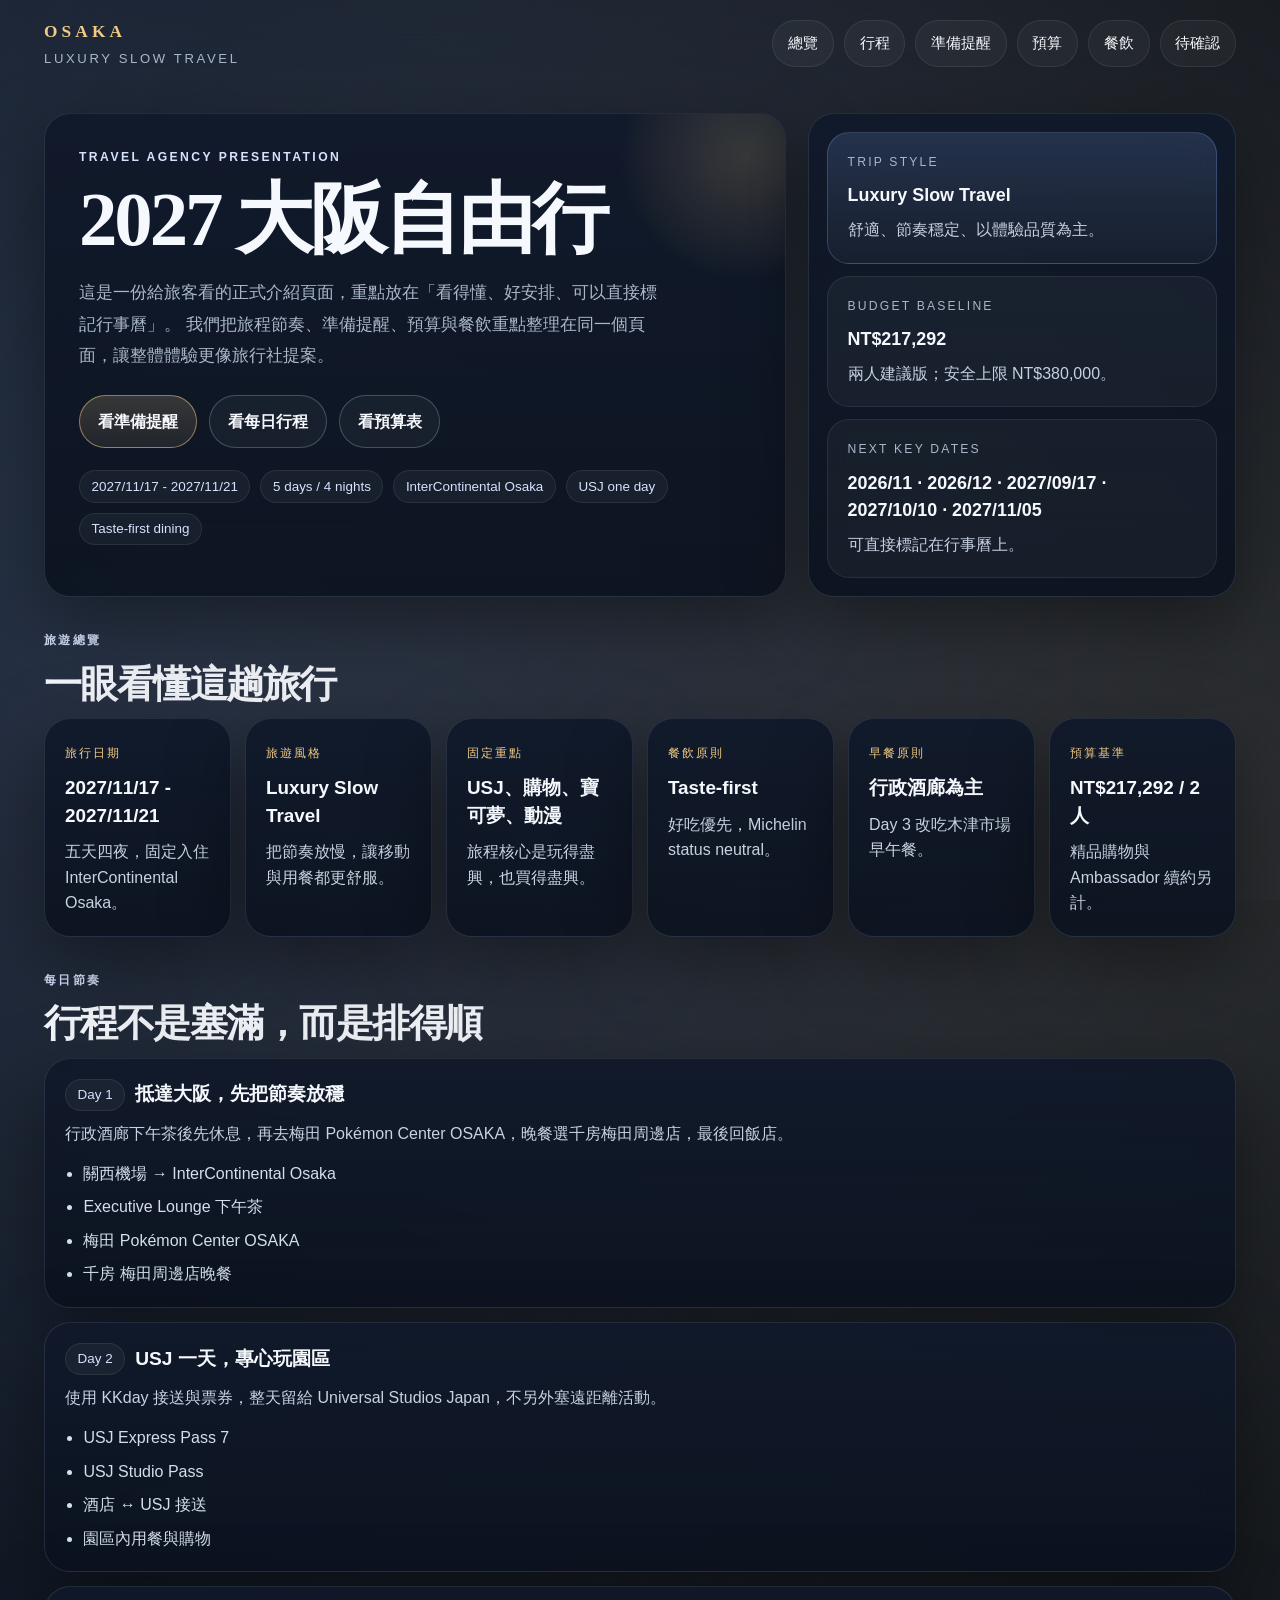
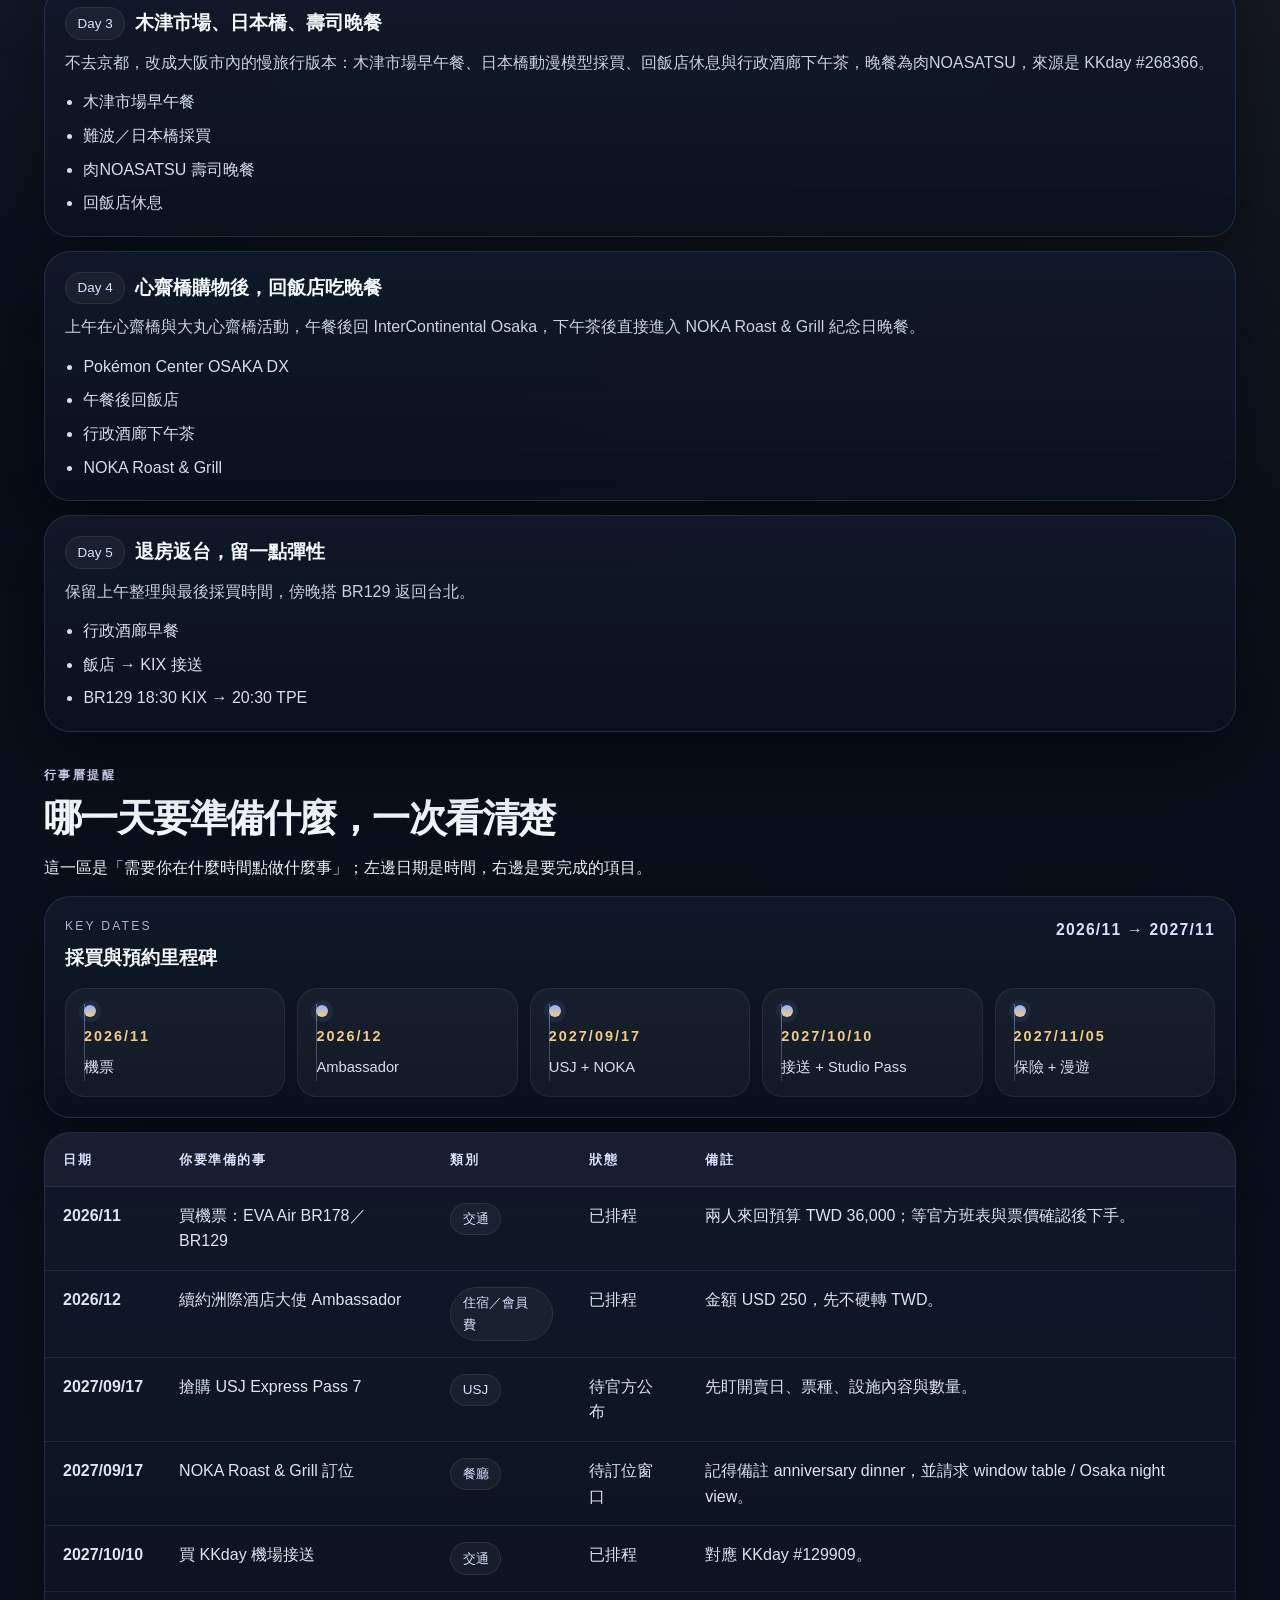
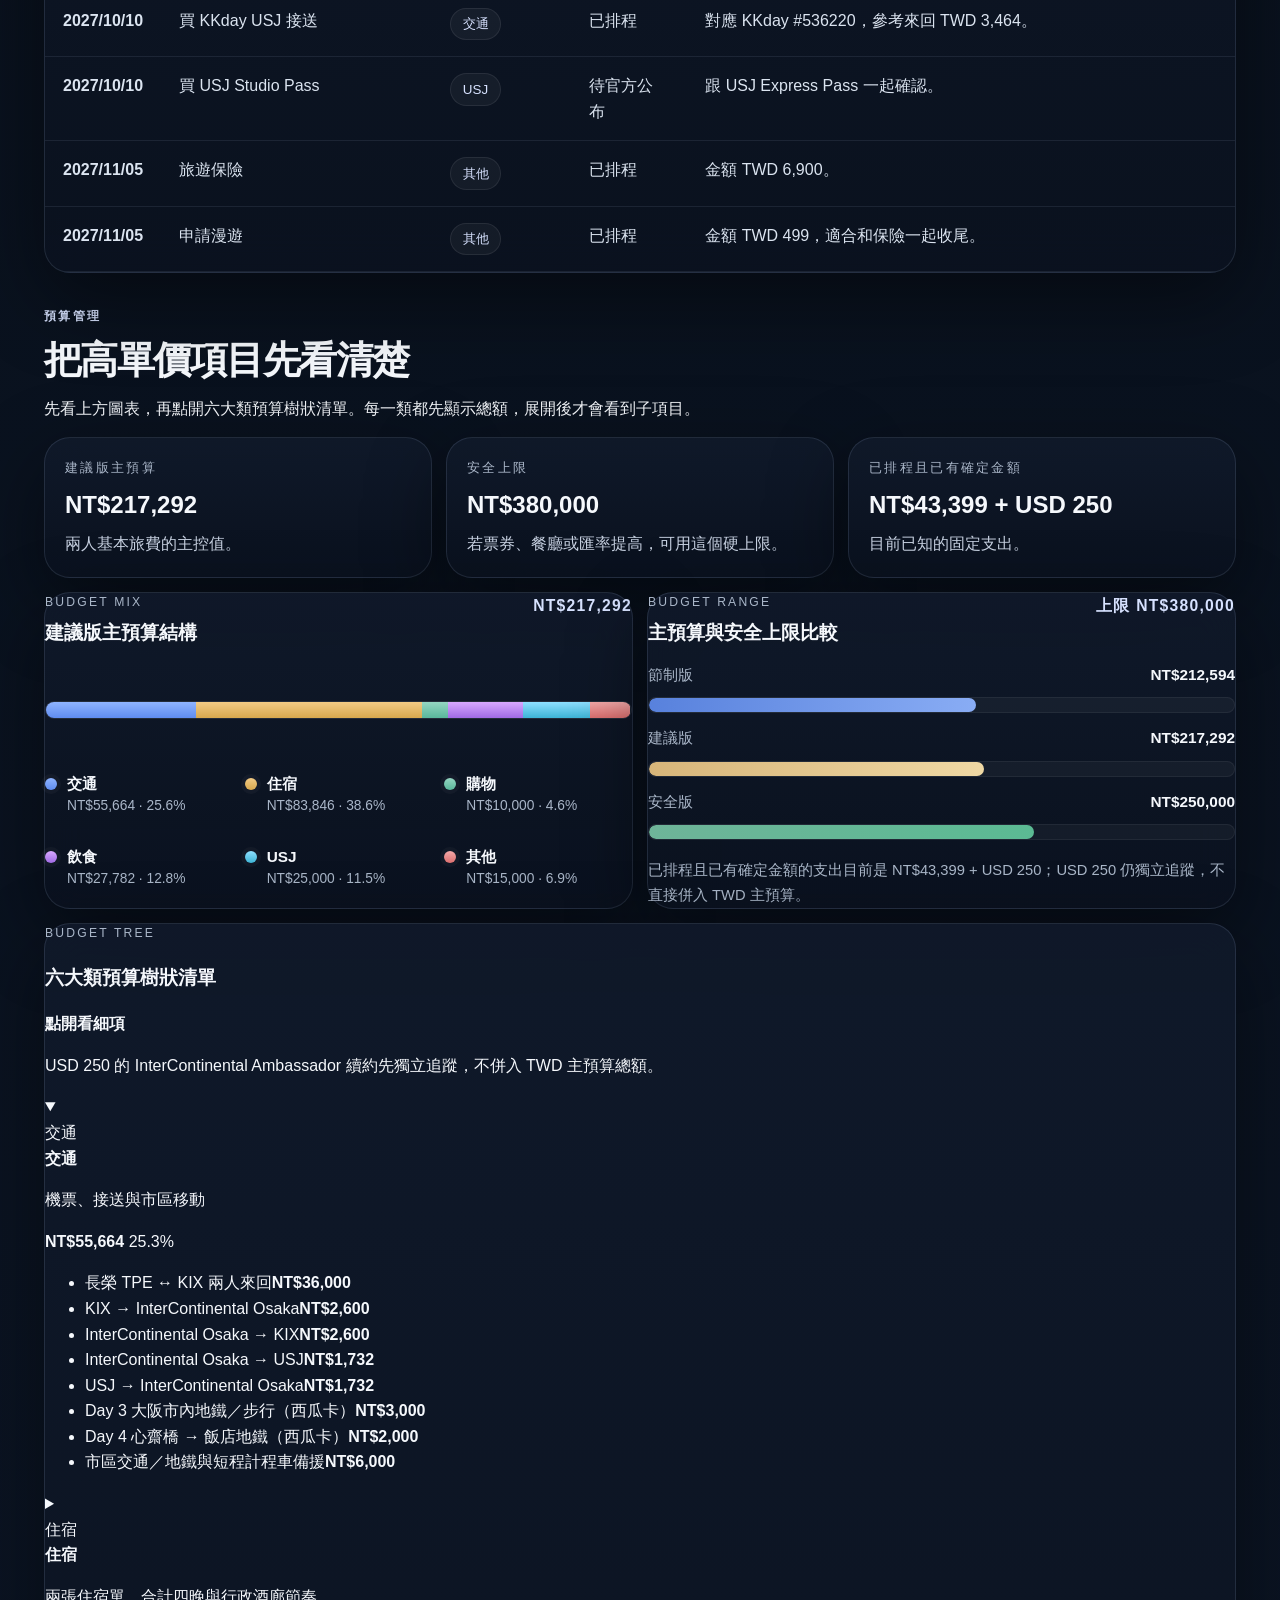
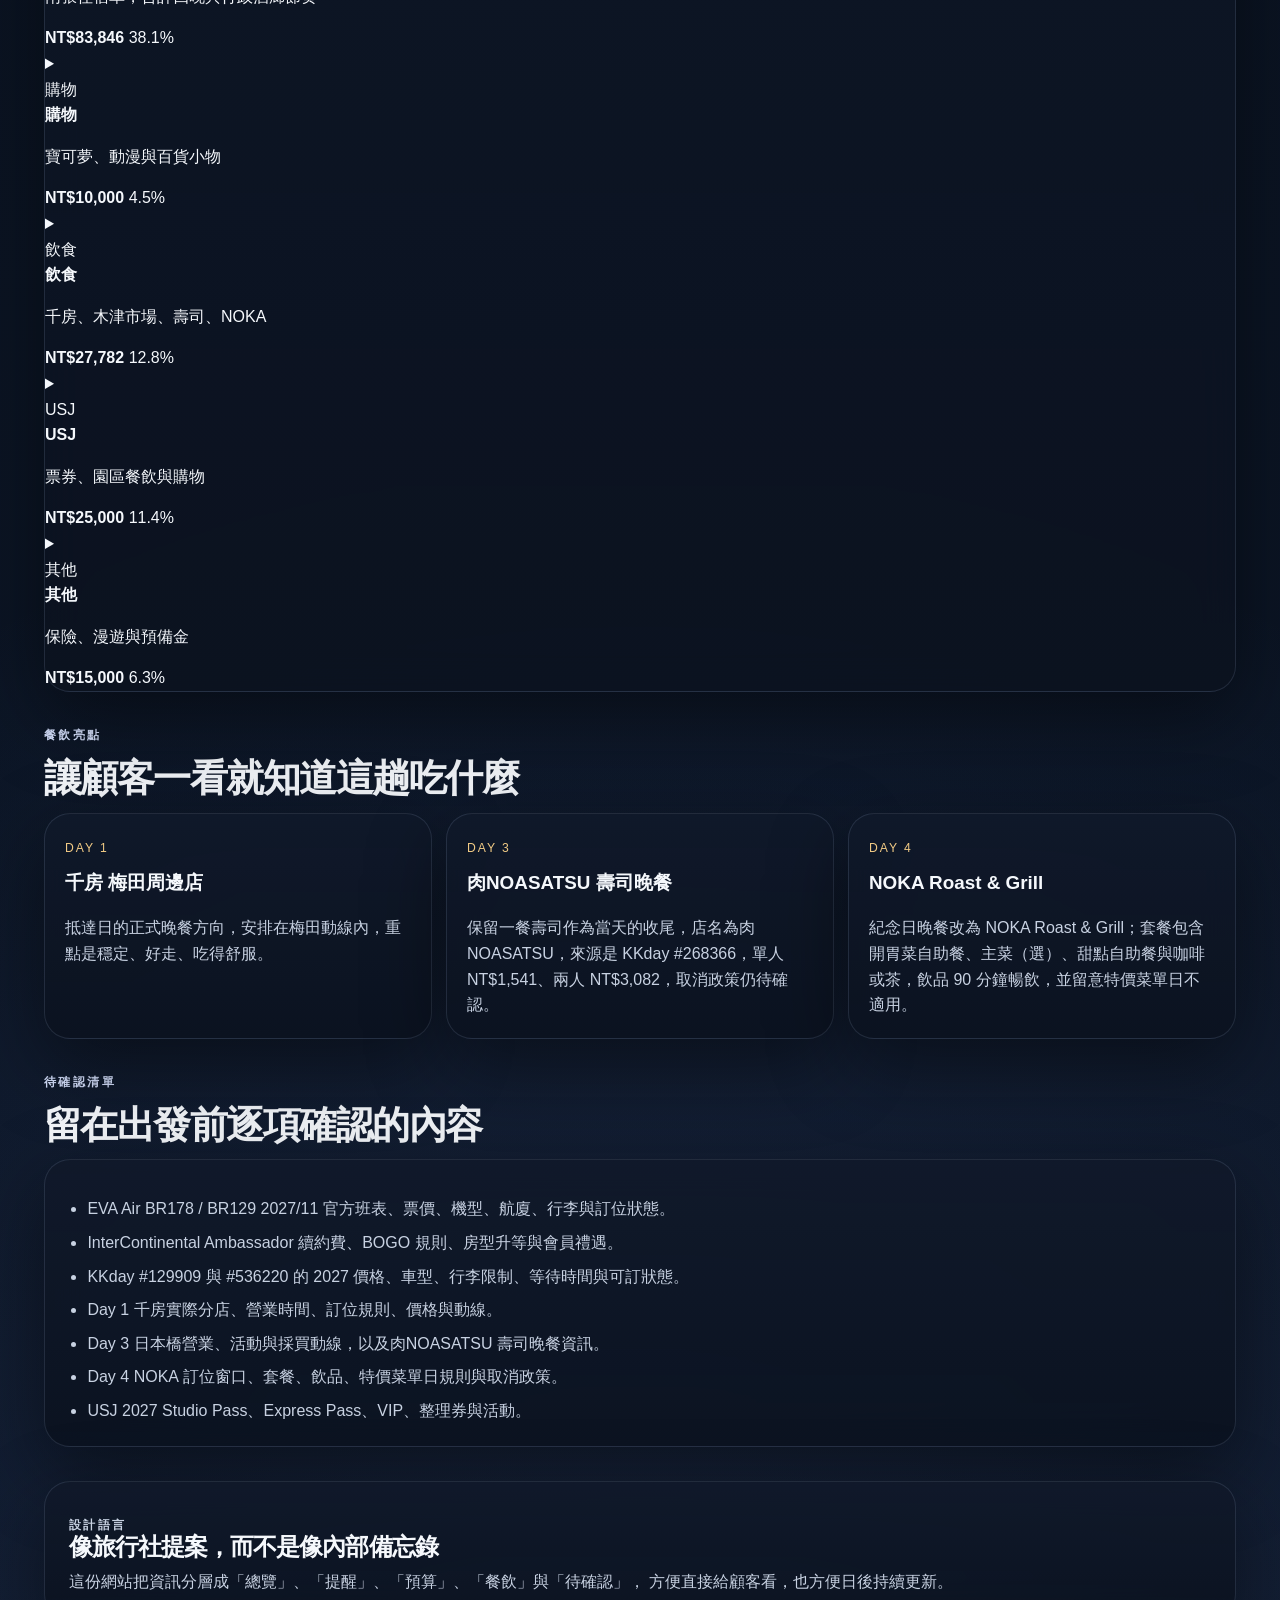
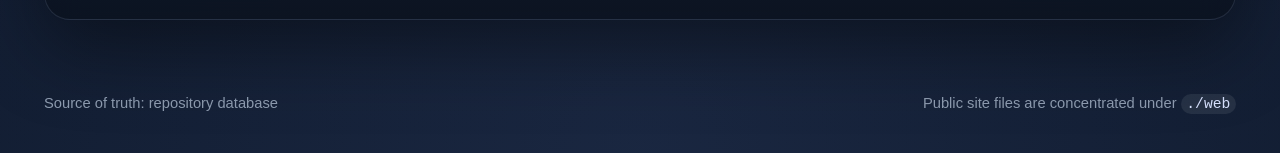
==== commit ce975933: "Fix USJ park dining and shopping amount" ====
--- a/web/index.html
+++ b/web/index.html
@@ -58,7 +58,7 @@
         </div>
         <div class="side-card">
           <p class="side-label">Budget baseline</p>
-          <strong>NT$220,292</strong>
+          <strong>NT$217,292</strong>
           <span>兩人建議版；安全上限 NT$380,000。</span>
         </div>
         <div class="side-card">
@@ -102,7 +102,7 @@
         </article>
         <article class="info-card panel">
           <span>預算基準</span>
-          <strong>NT$220,292 / 2人</strong>
+          <strong>NT$217,292 / 2人</strong>
           <p>精品購物與 Ambassador 續約另計。</p>
         </article>
       </div>
@@ -147,11 +147,11 @@
             <span class="day-chip">Day 3</span>
             <h3>木津市場、日本橋、壽司晚餐</h3>
           </div>
-          <p>不去京都，改成大阪市內的慢旅行版本：木津市場早午餐、日本橋動漫模型採買、回飯店休息與行政酒廊下午茶，晚餐已指定 KKday #268366 壽司商品。</p>
+          <p>不去京都，改成大阪市內的慢旅行版本：木津市場早午餐、日本橋動漫模型採買、回飯店休息與行政酒廊下午茶，晚餐為肉NOASATSU，來源是 KKday #268366。</p>
           <ul>
             <li>木津市場早午餐</li>
             <li>難波／日本橋採買</li>
-            <li>大阪市內壽司晚餐</li>
+            <li>肉NOASATSU 壽司晚餐</li>
             <li>回飯店休息</li>
           </ul>
         </article>
@@ -321,7 +321,7 @@
       <div class="budget-summaries">
         <article class="summary panel">
           <span>建議版主預算</span>
-          <strong>NT$220,292</strong>
+          <strong>NT$217,292</strong>
           <p>兩人基本旅費的主控值。</p>
         </article>
         <article class="summary panel">
@@ -343,57 +343,57 @@
               <p class="chart-kicker">Budget mix</p>
               <h3>建議版主預算結構</h3>
             </div>
-            <strong>NT$220,292</strong>
+            <strong>NT$217,292</strong>
           </div>
           <div class="stacked-budget" role="img" aria-label="預算結構長條圖，依序呈現交通、住宿、購物、飲食、USJ、其他的比例">
-            <span class="stacked-segment transport" style="--share: 25.3%"></span>
-            <span class="stacked-segment lodging" style="--share: 38.1%"></span>
+            <span class="stacked-segment transport" style="--share: 25.6%"></span>
+            <span class="stacked-segment lodging" style="--share: 38.6%"></span>
             <span class="stacked-segment shopping" style="--share: 4.5%"></span>
-            <span class="stacked-segment dining" style="--share: 14.0%"></span>
-            <span class="stacked-segment usj" style="--share: 11.4%"></span>
-            <span class="stacked-segment other" style="--share: 6.8%"></span>
+            <span class="stacked-segment dining" style="--share: 12.8%"></span>
+            <span class="stacked-segment usj" style="--share: 11.5%"></span>
+            <span class="stacked-segment other" style="--share: 6.9%"></span>
           </div>
           <div class="legend-grid">
             <div class="legend-item">
               <span class="legend-swatch transport"></span>
               <div>
                 <strong>交通</strong>
-                <span>NT$55,664 · 25.3%</span>
+                <span>NT$55,664 · 25.6%</span>
               </div>
             </div>
             <div class="legend-item">
               <span class="legend-swatch lodging"></span>
               <div>
                 <strong>住宿</strong>
-                <span>NT$83,846 · 38.1%</span>
+                <span>NT$83,846 · 38.6%</span>
               </div>
             </div>
             <div class="legend-item">
               <span class="legend-swatch shopping"></span>
               <div>
                 <strong>購物</strong>
-                <span>NT$10,000 · 4.5%</span>
+                <span>NT$10,000 · 4.6%</span>
               </div>
             </div>
             <div class="legend-item">
               <span class="legend-swatch dining"></span>
               <div>
                 <strong>飲食</strong>
-                <span>NT$30,782 · 14.0%</span>
+                <span>NT$27,782 · 12.8%</span>
               </div>
             </div>
             <div class="legend-item">
               <span class="legend-swatch usj"></span>
               <div>
                 <strong>USJ</strong>
-                <span>NT$25,000 · 11.4%</span>
+                <span>NT$25,000 · 11.5%</span>
               </div>
             </div>
             <div class="legend-item">
               <span class="legend-swatch other"></span>
               <div>
                 <strong>其他</strong>
-                <span>NT$15,000 · 6.8%</span>
+                <span>NT$15,000 · 6.9%</span>
               </div>
             </div>
           </div>
@@ -411,19 +411,19 @@
             <div class="scenario-row">
               <div class="scenario-label">
                 <span>節制版</span>
-                <strong>NT$215,594</strong>
+                <strong>NT$212,594</strong>
               </div>
               <div class="scenario-track">
-                <span class="scenario-fill controlled" style="width: 56.7%"></span>
+                <span class="scenario-fill controlled" style="width: 55.9%"></span>
               </div>
             </div>
             <div class="scenario-row">
               <div class="scenario-label">
                 <span>建議版</span>
-                <strong>NT$220,292</strong>
+                <strong>NT$217,292</strong>
               </div>
               <div class="scenario-track">
-                <span class="scenario-fill recommended" style="width: 58.0%"></span>
+                <span class="scenario-fill recommended" style="width: 57.2%"></span>
               </div>
             </div>
             <div class="scenario-row">
@@ -527,14 +527,14 @@
                 </div>
               </div>
               <div class="tree-summary-right">
-                <strong>NT$30,782</strong>
-                <span>14.0%</span>
+                <strong>NT$27,782</strong>
+                <span>12.8%</span>
               </div>
             </summary>
             <ul class="tree-leaf-list">
-              <li><span>Day 1 千房 梅田周邊店</span><strong>NT$9,000</strong></li>
-              <li><span>Day 3 木津市場早午餐</span><strong>NT$6,000</strong></li>
-              <li><span>Day 3 大阪市內壽司晚餐（KKday #268366）</span><strong>NT$3,082</strong></li>
+              <li><span>Day 1 千房 梅田周邊店</span><strong>NT$4,000</strong></li>
+              <li><span>Day 3 木津市場早午餐</span><strong>NT$8,000</strong></li>
+              <li><span>Day 3 肉NOASATSU 壽司晚餐（KKday #268366）</span><strong>NT$3,082</strong></li>
               <li><span>Day 4 NOKA Roast & Grill</span><strong>NT$7,700</strong></li>
               <li><span>Day 5 飲料／午餐緩衝</span><strong>NT$5,000</strong></li>
             </ul>
@@ -557,7 +557,7 @@
             <ul class="tree-leaf-list">
               <li><span>USJ Express Pass 7</span><strong>NT$4,365 - NT$5,754／人</strong></li>
               <li><span>USJ Studio Pass</span><strong>NT$1,840 - NT$2,800／人</strong></li>
-              <li><span>園區餐飲與購物</span><strong>NT$10,000</strong></li>
+              <li><span>園區餐飲與購物</span><strong>NT$7,892</strong></li>
             </ul>
           </details>
 
@@ -598,8 +598,8 @@
         </article>
         <article class="feature-card panel">
           <span class="feature-kicker">Day 3</span>
-          <h3>大阪市內壽司晚餐</h3>
-          <p>保留一餐壽司作為當天的收尾，已指定 KKday #268366 作為來源，單人 NT$1,541、兩人 NT$3,082，取消政策仍待確認。</p>
+          <h3>肉NOASATSU 壽司晚餐</h3>
+          <p>保留一餐壽司作為當天的收尾，店名為肉NOASATSU，來源是 KKday #268366，單人 NT$1,541、兩人 NT$3,082，取消政策仍待確認。</p>
         </article>
         <article class="feature-card panel">
           <span class="feature-kicker">Day 4</span>
@@ -620,7 +620,7 @@
           <li>InterContinental Ambassador 續約費、BOGO 規則、房型升等與會員禮遇。</li>
           <li>KKday #129909 與 #536220 的 2027 價格、車型、行李限制、等待時間與可訂狀態。</li>
           <li>Day 1 千房實際分店、營業時間、訂位規則、價格與動線。</li>
-          <li>Day 3 日本橋營業、活動與採買動線，以及 KKday #268366 壽司晚餐資訊。</li>
+          <li>Day 3 日本橋營業、活動與採買動線，以及肉NOASATSU 壽司晚餐資訊。</li>
           <li>Day 4 NOKA 訂位窗口、套餐、飲品、特價菜單日規則與取消政策。</li>
           <li>USJ 2027 Studio Pass、Express Pass、VIP、整理券與活動。</li>
         </ul>
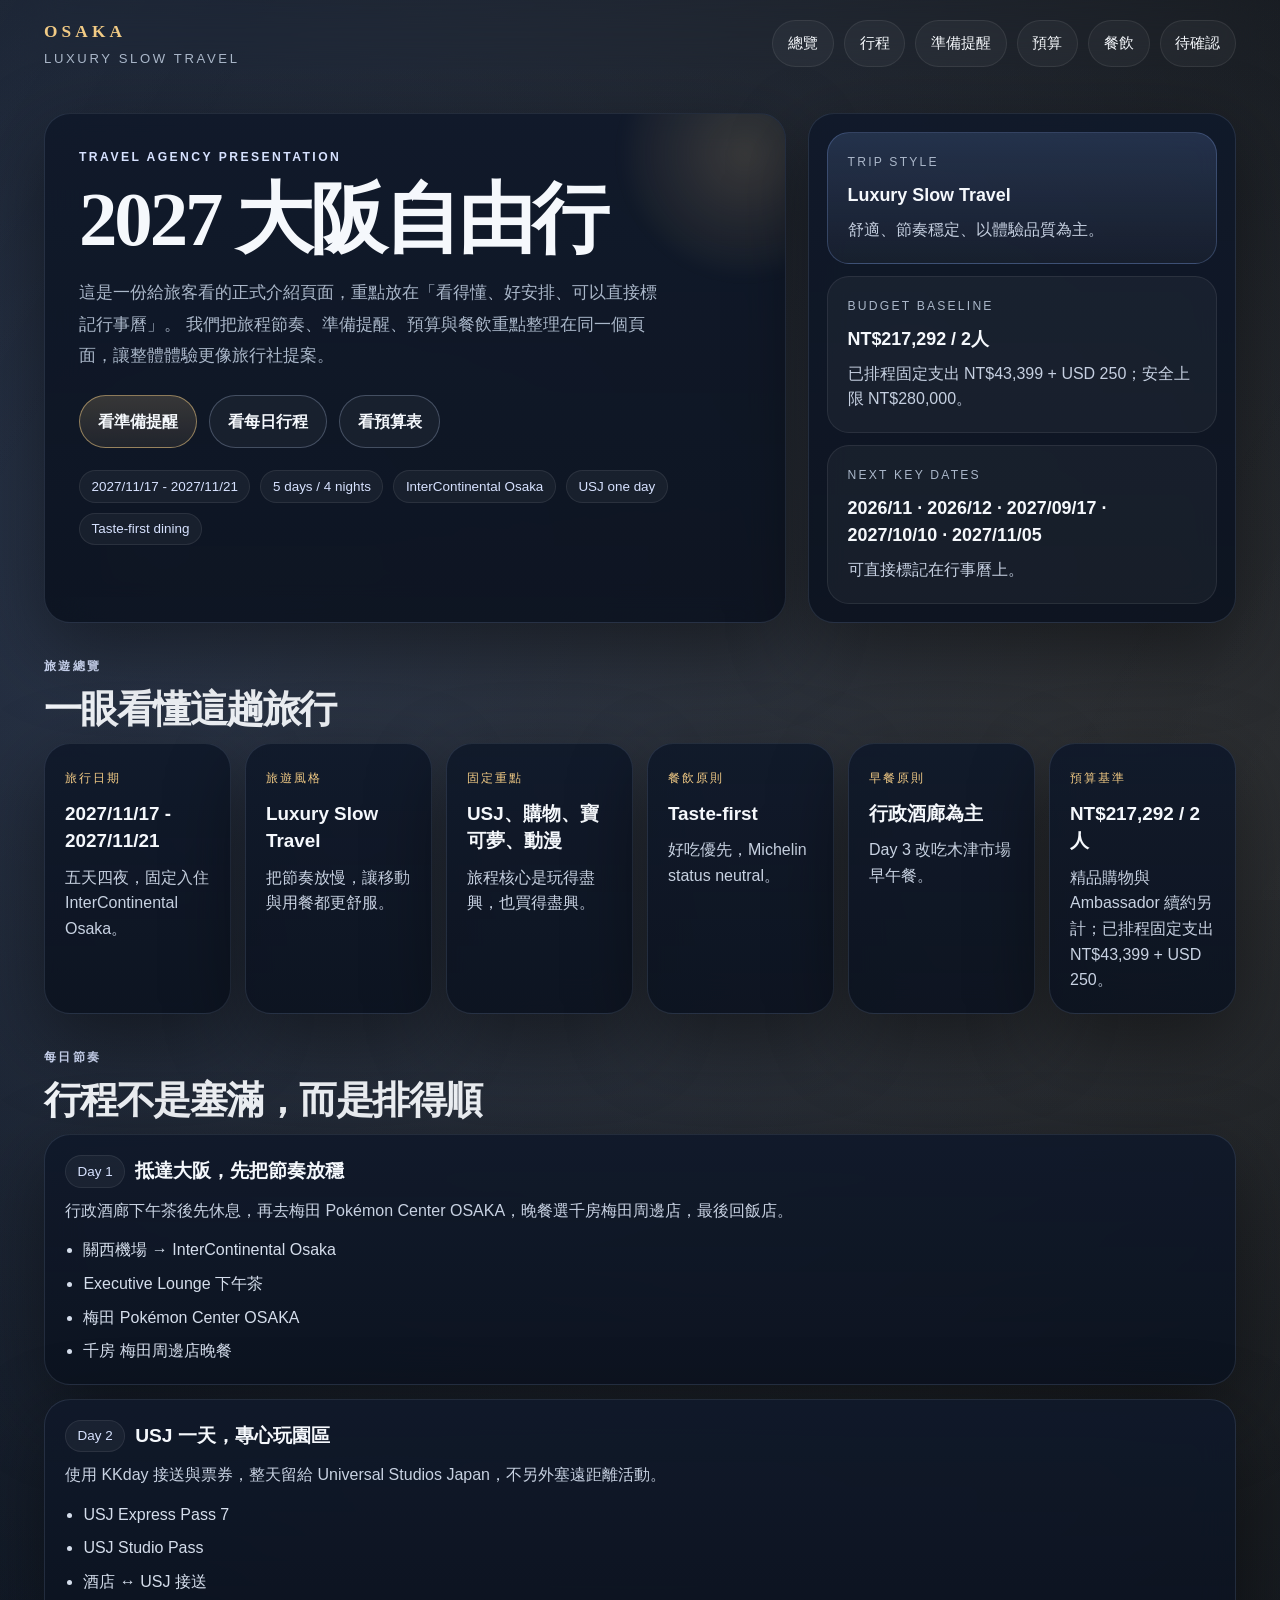
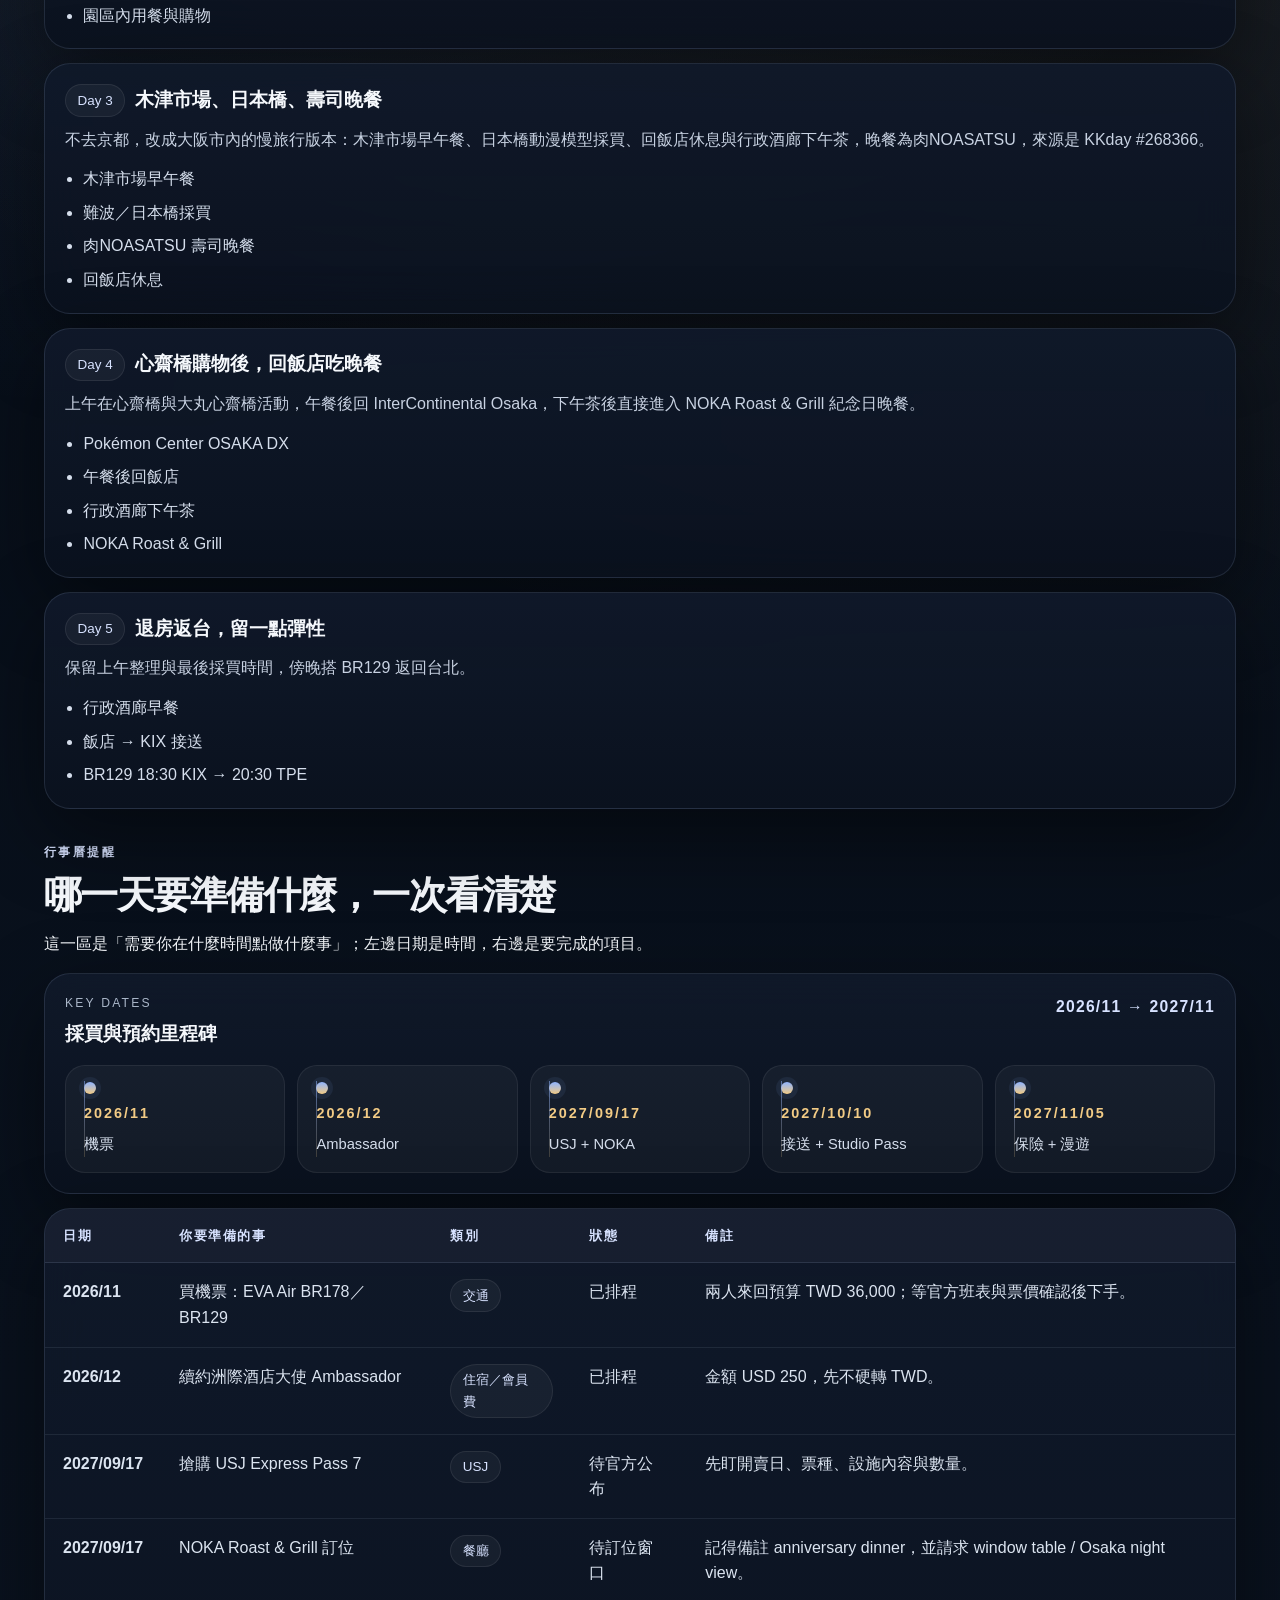
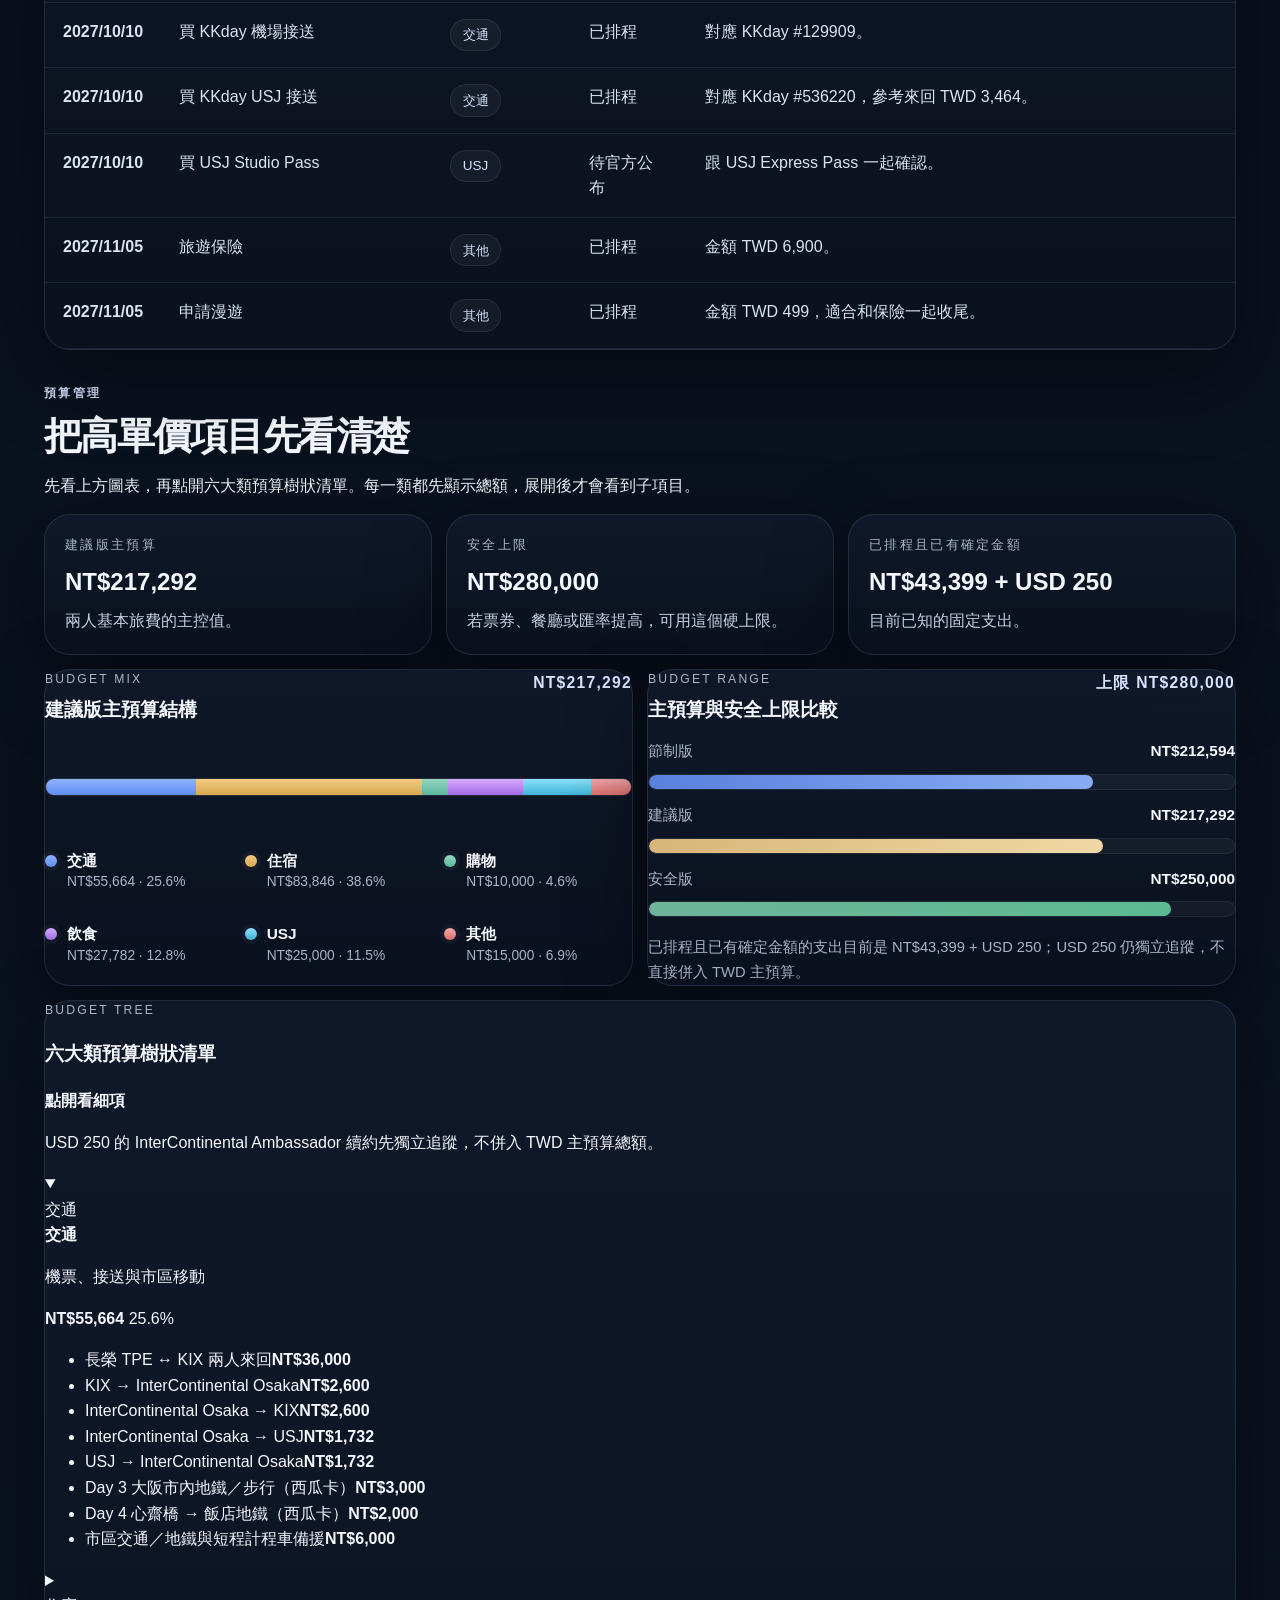
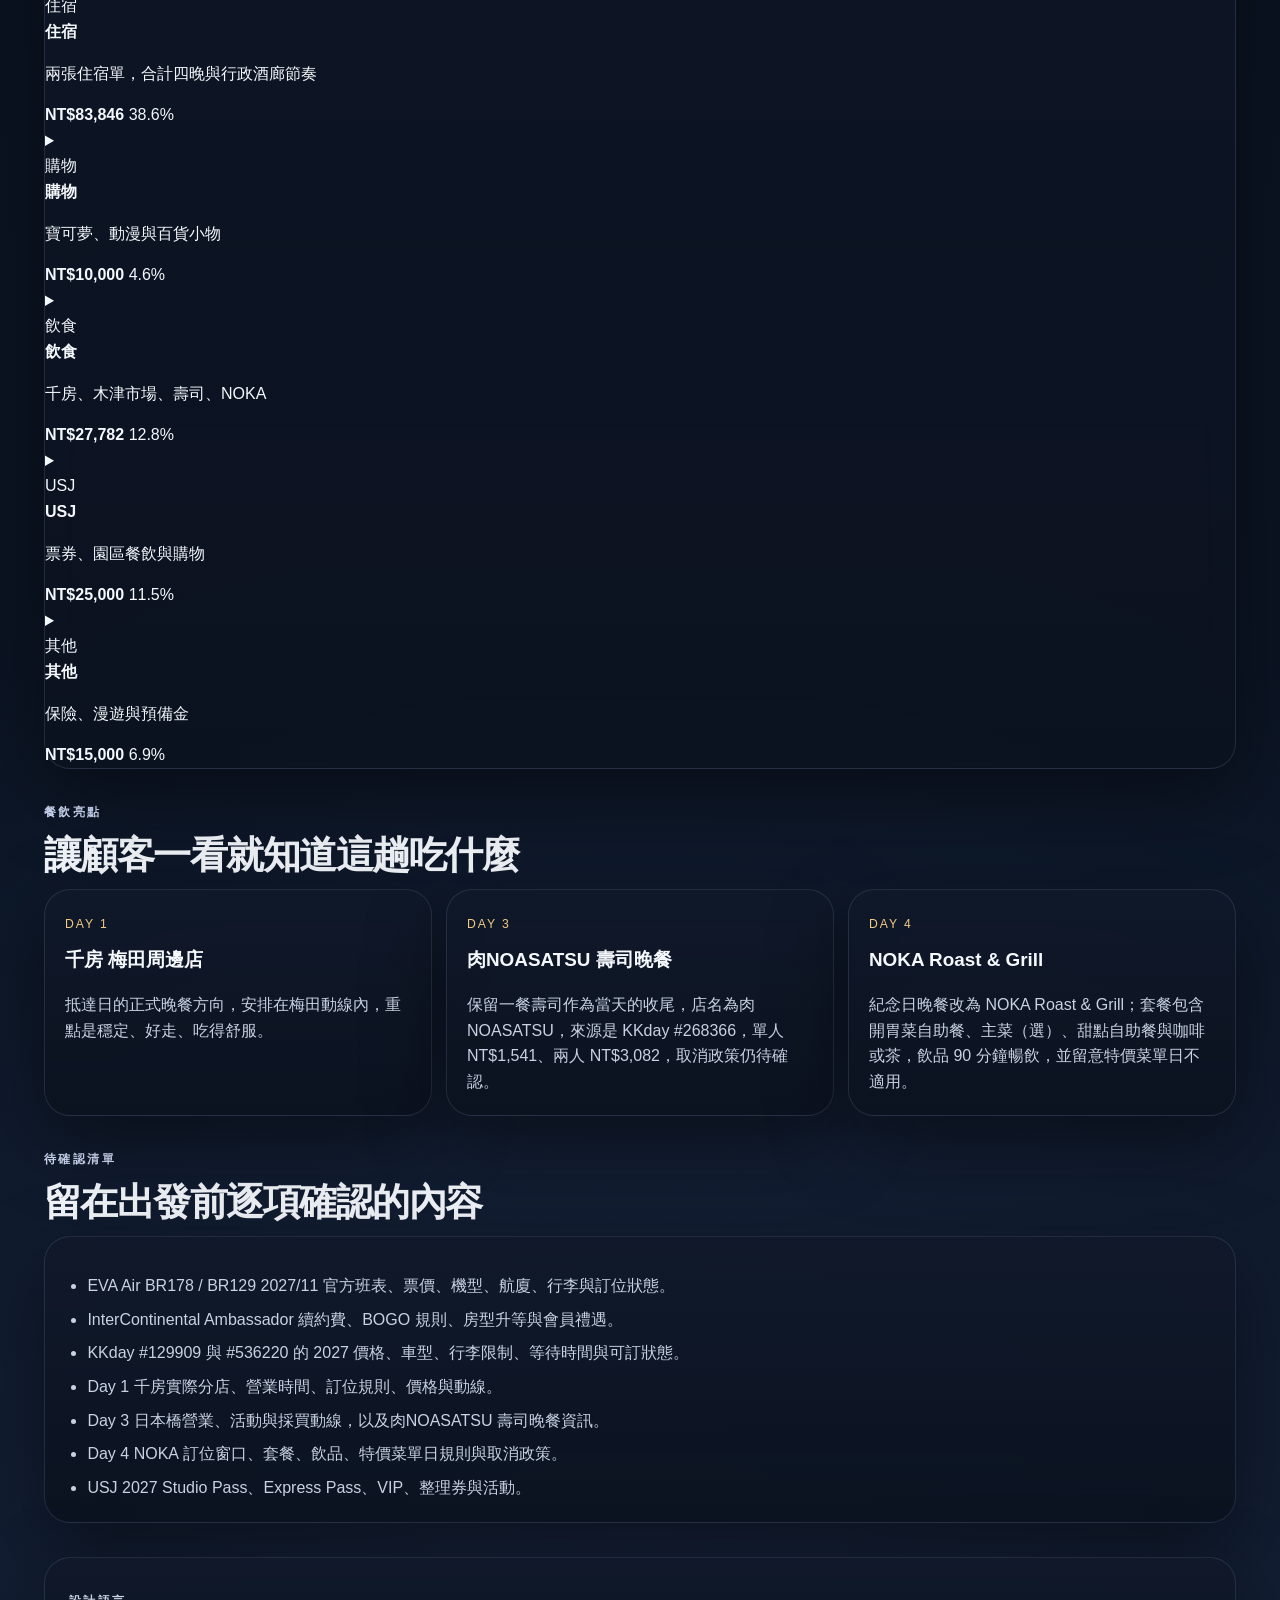
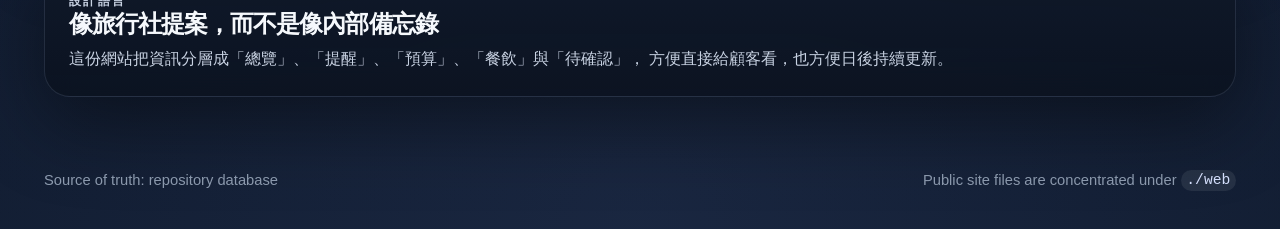
==== commit 8de5d889: "Move web budget rendering to JavaScript" ====
--- a/web/index.html
+++ b/web/index.html
@@ -58,8 +58,8 @@
         </div>
         <div class="side-card">
           <p class="side-label">Budget baseline</p>
-          <strong>NT$217,292</strong>
-          <span>兩人建議版；安全上限 NT$380,000。</span>
+          <strong data-budget-text="hero-recommended-total">由 JS 計算</strong>
+          <span data-budget-text="hero-recommended-note">載入後自動更新</span>
         </div>
         <div class="side-card">
           <p class="side-label">Next key dates</p>
@@ -102,8 +102,8 @@
         </article>
         <article class="info-card panel">
           <span>預算基準</span>
-          <strong>NT$217,292 / 2人</strong>
-          <p>精品購物與 Ambassador 續約另計。</p>
+          <strong data-budget-text="overview-recommended-total">由 JS 計算</strong>
+          <p data-budget-text="overview-recommended-note">載入後自動更新。</p>
         </article>
       </div>
     </section>
@@ -317,272 +317,7 @@
       <p class="section-note">
         先看上方圖表，再點開六大類預算樹狀清單。每一類都先顯示總額，展開後才會看到子項目。
       </p>
-
-      <div class="budget-summaries">
-        <article class="summary panel">
-          <span>建議版主預算</span>
-          <strong>NT$217,292</strong>
-          <p>兩人基本旅費的主控值。</p>
-        </article>
-        <article class="summary panel">
-          <span>安全上限</span>
-          <strong>NT$380,000</strong>
-          <p>若票券、餐廳或匯率提高，可用這個硬上限。</p>
-        </article>
-        <article class="summary panel">
-          <span>已排程且已有確定金額</span>
-          <strong>NT$43,399 + USD 250</strong>
-          <p>目前已知的固定支出。</p>
-        </article>
-      </div>
-
-      <div class="budget-visuals">
-        <article class="budget-chart panel">
-          <div class="chart-head">
-            <div>
-              <p class="chart-kicker">Budget mix</p>
-              <h3>建議版主預算結構</h3>
-            </div>
-            <strong>NT$217,292</strong>
-          </div>
-          <div class="stacked-budget" role="img" aria-label="預算結構長條圖，依序呈現交通、住宿、購物、飲食、USJ、其他的比例">
-            <span class="stacked-segment transport" style="--share: 25.6%"></span>
-            <span class="stacked-segment lodging" style="--share: 38.6%"></span>
-            <span class="stacked-segment shopping" style="--share: 4.5%"></span>
-            <span class="stacked-segment dining" style="--share: 12.8%"></span>
-            <span class="stacked-segment usj" style="--share: 11.5%"></span>
-            <span class="stacked-segment other" style="--share: 6.9%"></span>
-          </div>
-          <div class="legend-grid">
-            <div class="legend-item">
-              <span class="legend-swatch transport"></span>
-              <div>
-                <strong>交通</strong>
-                <span>NT$55,664 · 25.6%</span>
-              </div>
-            </div>
-            <div class="legend-item">
-              <span class="legend-swatch lodging"></span>
-              <div>
-                <strong>住宿</strong>
-                <span>NT$83,846 · 38.6%</span>
-              </div>
-            </div>
-            <div class="legend-item">
-              <span class="legend-swatch shopping"></span>
-              <div>
-                <strong>購物</strong>
-                <span>NT$10,000 · 4.6%</span>
-              </div>
-            </div>
-            <div class="legend-item">
-              <span class="legend-swatch dining"></span>
-              <div>
-                <strong>飲食</strong>
-                <span>NT$27,782 · 12.8%</span>
-              </div>
-            </div>
-            <div class="legend-item">
-              <span class="legend-swatch usj"></span>
-              <div>
-                <strong>USJ</strong>
-                <span>NT$25,000 · 11.5%</span>
-              </div>
-            </div>
-            <div class="legend-item">
-              <span class="legend-swatch other"></span>
-              <div>
-                <strong>其他</strong>
-                <span>NT$15,000 · 6.9%</span>
-              </div>
-            </div>
-          </div>
-        </article>
-
-        <article class="budget-chart panel">
-          <div class="chart-head">
-            <div>
-              <p class="chart-kicker">Budget range</p>
-              <h3>主預算與安全上限比較</h3>
-            </div>
-            <strong>上限 NT$380,000</strong>
-          </div>
-          <div class="scenario-bars" aria-label="節制版、建議版與安全版的預算比較">
-            <div class="scenario-row">
-              <div class="scenario-label">
-                <span>節制版</span>
-                <strong>NT$212,594</strong>
-              </div>
-              <div class="scenario-track">
-                <span class="scenario-fill controlled" style="width: 55.9%"></span>
-              </div>
-            </div>
-            <div class="scenario-row">
-              <div class="scenario-label">
-                <span>建議版</span>
-                <strong>NT$217,292</strong>
-              </div>
-              <div class="scenario-track">
-                <span class="scenario-fill recommended" style="width: 57.2%"></span>
-              </div>
-            </div>
-            <div class="scenario-row">
-              <div class="scenario-label">
-                <span>安全版</span>
-                <strong>NT$250,000</strong>
-              </div>
-              <div class="scenario-track">
-                <span class="scenario-fill safety" style="width: 65.8%"></span>
-              </div>
-            </div>
-          </div>
-          <p class="chart-note">已排程且已有確定金額的支出目前是 NT$43,399 + USD 250；USD 250 仍獨立追蹤，不直接併入 TWD 主預算。</p>
-        </article>
-      </div>
-
-      <div class="budget-tree panel">
-        <div class="tree-head">
-          <div>
-            <p class="chart-kicker">Budget tree</p>
-            <h3>六大類預算樹狀清單</h3>
-          </div>
-          <strong>點開看細項</strong>
-        </div>
-        <p class="tree-note">USD 250 的 InterContinental Ambassador 續約先獨立追蹤，不併入 TWD 主預算總額。</p>
-        <div class="tree-list">
-          <details class="tree-node" open>
-            <summary>
-              <div class="tree-summary-left">
-                <span class="tree-badge transport">交通</span>
-                <div>
-                  <strong>交通</strong>
-                  <p>機票、接送與市區移動</p>
-                </div>
-              </div>
-              <div class="tree-summary-right">
-                <strong>NT$55,664</strong>
-                <span>25.3%</span>
-              </div>
-            </summary>
-            <ul class="tree-leaf-list">
-              <li><span>長榮 TPE ↔ KIX 兩人來回</span><strong>NT$36,000</strong></li>
-              <li><span>KIX → InterContinental Osaka</span><strong>NT$2,600</strong></li>
-              <li><span>InterContinental Osaka → KIX</span><strong>NT$2,600</strong></li>
-              <li><span>InterContinental Osaka → USJ</span><strong>NT$1,732</strong></li>
-              <li><span>USJ → InterContinental Osaka</span><strong>NT$1,732</strong></li>
-              <li><span>Day 3 大阪市內地鐵／步行（西瓜卡）</span><strong>NT$3,000</strong></li>
-              <li><span>Day 4 心齋橋 → 飯店地鐵（西瓜卡）</span><strong>NT$2,000</strong></li>
-              <li><span>市區交通／地鐵與短程計程車備援</span><strong>NT$6,000</strong></li>
-            </ul>
-          </details>
-
-          <details class="tree-node">
-            <summary>
-              <div class="tree-summary-left">
-                <span class="tree-badge lodging">住宿</span>
-                <div>
-                  <strong>住宿</strong>
-                  <p>兩張住宿單，合計四晚與行政酒廊節奏</p>
-                </div>
-              </div>
-              <div class="tree-summary-right">
-                <strong>NT$83,846</strong>
-                <span>38.1%</span>
-              </div>
-            </summary>
-            <ul class="tree-leaf-list">
-              <li><span>Preferred Partner Rate 20% Off</span><strong>Jun 9 - Jun 11, 2027 · NT$49,726.35</strong></li>
-              <li><span>Ambassador Complimentary Weekend Night</span><strong>Jun 11 - Jun 13, 2027 · 約 NT$34,119（低價那晚免費後）</strong></li>
-              <li><span>InterContinental Osaka 兩張住宿訂單</span><strong>合計四晚 · 約 NT$83,846</strong></li>
-              <li><span>InterContinental Ambassador 續約</span><strong>USD 250</strong></li>
-            </ul>
-          </details>
-
-          <details class="tree-node">
-            <summary>
-              <div class="tree-summary-left">
-                <span class="tree-badge shopping">購物</span>
-                <div>
-                  <strong>購物</strong>
-                  <p>寶可夢、動漫與百貨小物</p>
-                </div>
-              </div>
-              <div class="tree-summary-right">
-                <strong>NT$10,000</strong>
-                <span>4.5%</span>
-              </div>
-            </summary>
-            <ul class="tree-leaf-list">
-              <li><span>寶可夢、動漫模型、日本橋周邊、百貨小物</span><strong>NT$10,000</strong></li>
-            </ul>
-          </details>
-
-          <details class="tree-node">
-            <summary>
-              <div class="tree-summary-left">
-                <span class="tree-badge dining">飲食</span>
-                <div>
-                  <strong>飲食</strong>
-                  <p>千房、木津市場、壽司、NOKA</p>
-                </div>
-              </div>
-              <div class="tree-summary-right">
-                <strong>NT$27,782</strong>
-                <span>12.8%</span>
-              </div>
-            </summary>
-            <ul class="tree-leaf-list">
-              <li><span>Day 1 千房 梅田周邊店</span><strong>NT$4,000</strong></li>
-              <li><span>Day 3 木津市場早午餐</span><strong>NT$8,000</strong></li>
-              <li><span>Day 3 肉NOASATSU 壽司晚餐（KKday #268366）</span><strong>NT$3,082</strong></li>
-              <li><span>Day 4 NOKA Roast & Grill</span><strong>NT$7,700</strong></li>
-              <li><span>Day 5 飲料／午餐緩衝</span><strong>NT$5,000</strong></li>
-            </ul>
-          </details>
-
-          <details class="tree-node">
-            <summary>
-              <div class="tree-summary-left">
-                <span class="tree-badge usj">USJ</span>
-                <div>
-                  <strong>USJ</strong>
-                  <p>票券、園區餐飲與購物</p>
-                </div>
-              </div>
-              <div class="tree-summary-right">
-                <strong>NT$25,000</strong>
-                <span>11.4%</span>
-              </div>
-            </summary>
-            <ul class="tree-leaf-list">
-              <li><span>USJ Express Pass 7</span><strong>NT$4,365 - NT$5,754／人</strong></li>
-              <li><span>USJ Studio Pass</span><strong>NT$1,840 - NT$2,800／人</strong></li>
-              <li><span>園區餐飲與購物</span><strong>NT$7,892</strong></li>
-            </ul>
-          </details>
-
-          <details class="tree-node">
-            <summary>
-              <div class="tree-summary-left">
-                <span class="tree-badge other">其他</span>
-                <div>
-                  <strong>其他</strong>
-                  <p>保險、漫遊與預備金</p>
-                </div>
-              </div>
-              <div class="tree-summary-right">
-                <strong>NT$15,000</strong>
-                <span>6.3%</span>
-              </div>
-            </summary>
-            <ul class="tree-leaf-list">
-              <li><span>旅遊保險</span><strong>NT$6,900</strong></li>
-              <li><span>手機漫遊</span><strong>NT$499</strong></li>
-              <li><span>旅行用品、匯差與預備金</span><strong>NT$7,601</strong></li>
-            </ul>
-          </details>
-        </div>
-      </div>
+      <div id="budget-app"></div>
     </section>
 
     <section id="dining" class="section">
@@ -644,5 +379,6 @@
     <span>Source of truth: repository database</span>
     <span>Public site files are concentrated under <code>./web</code></span>
   </footer>
+  <script defer src="./budget.js"></script>
 </body>
 </html>
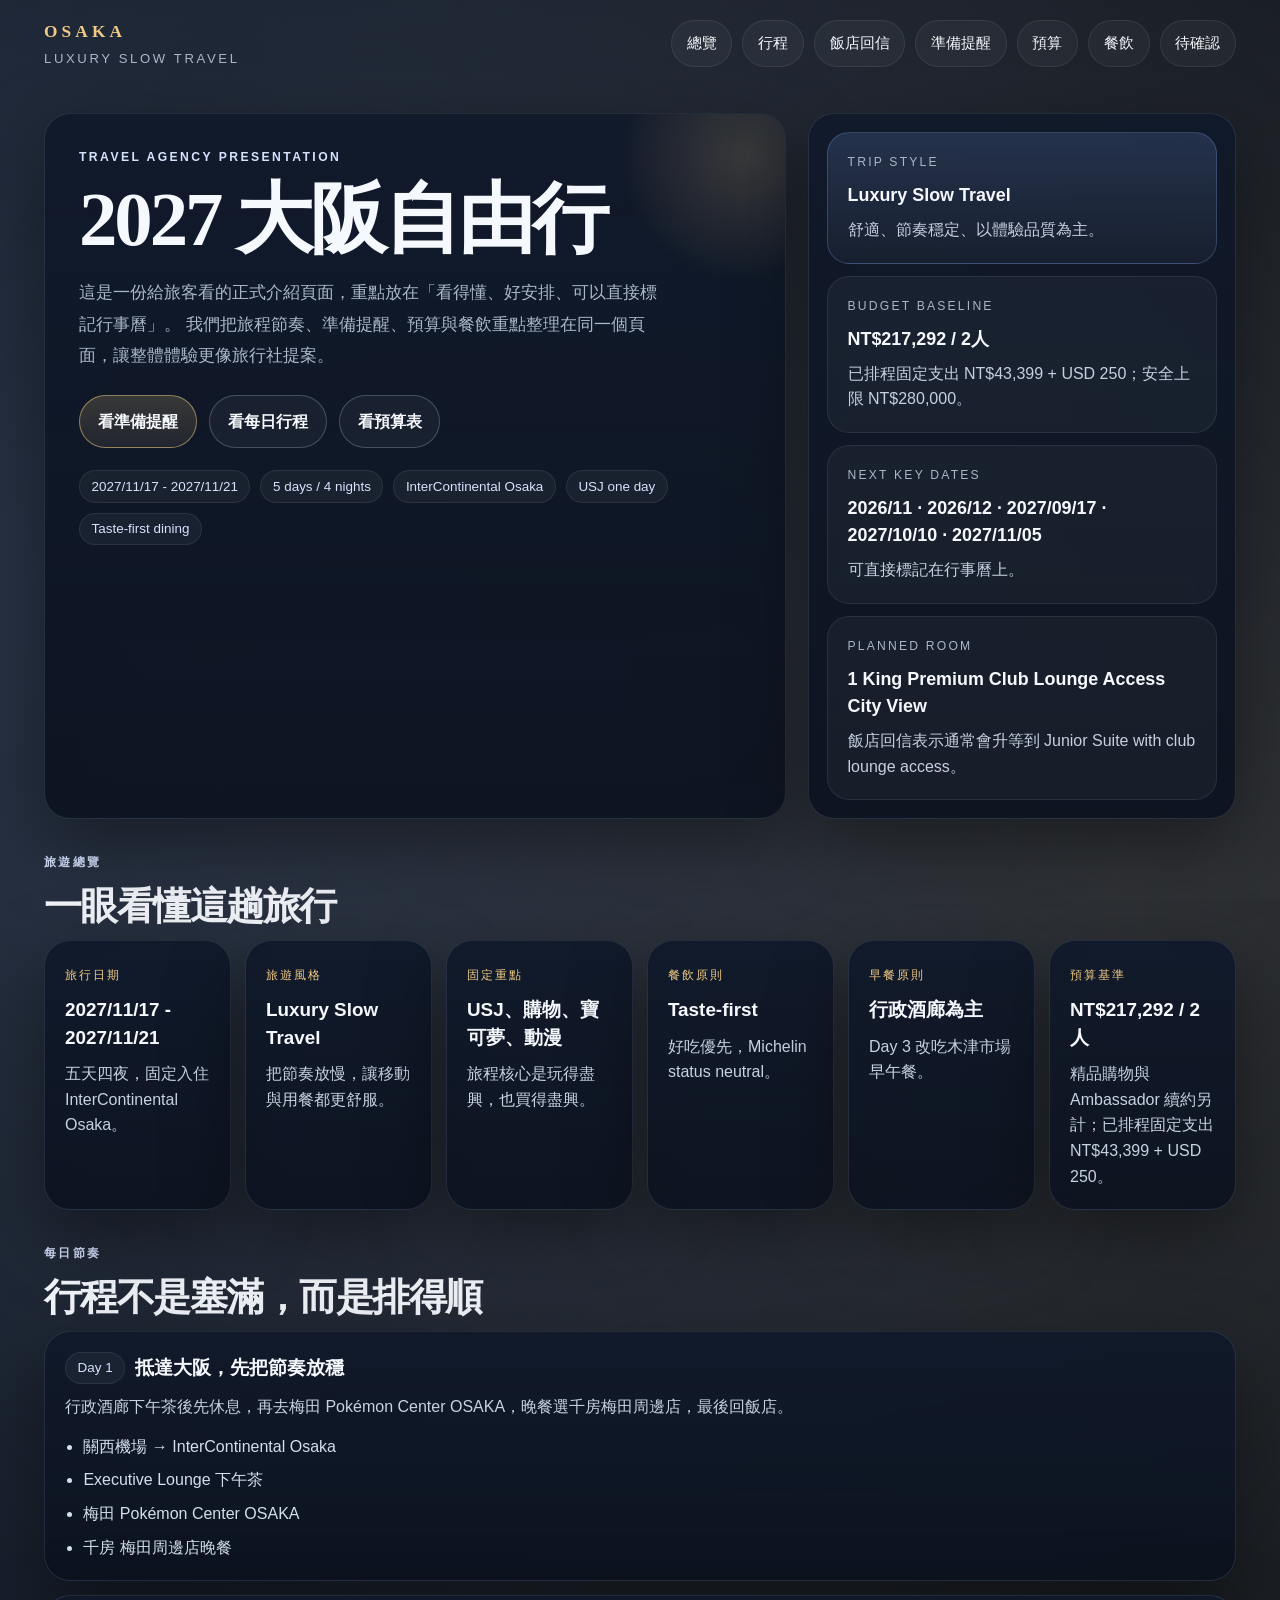
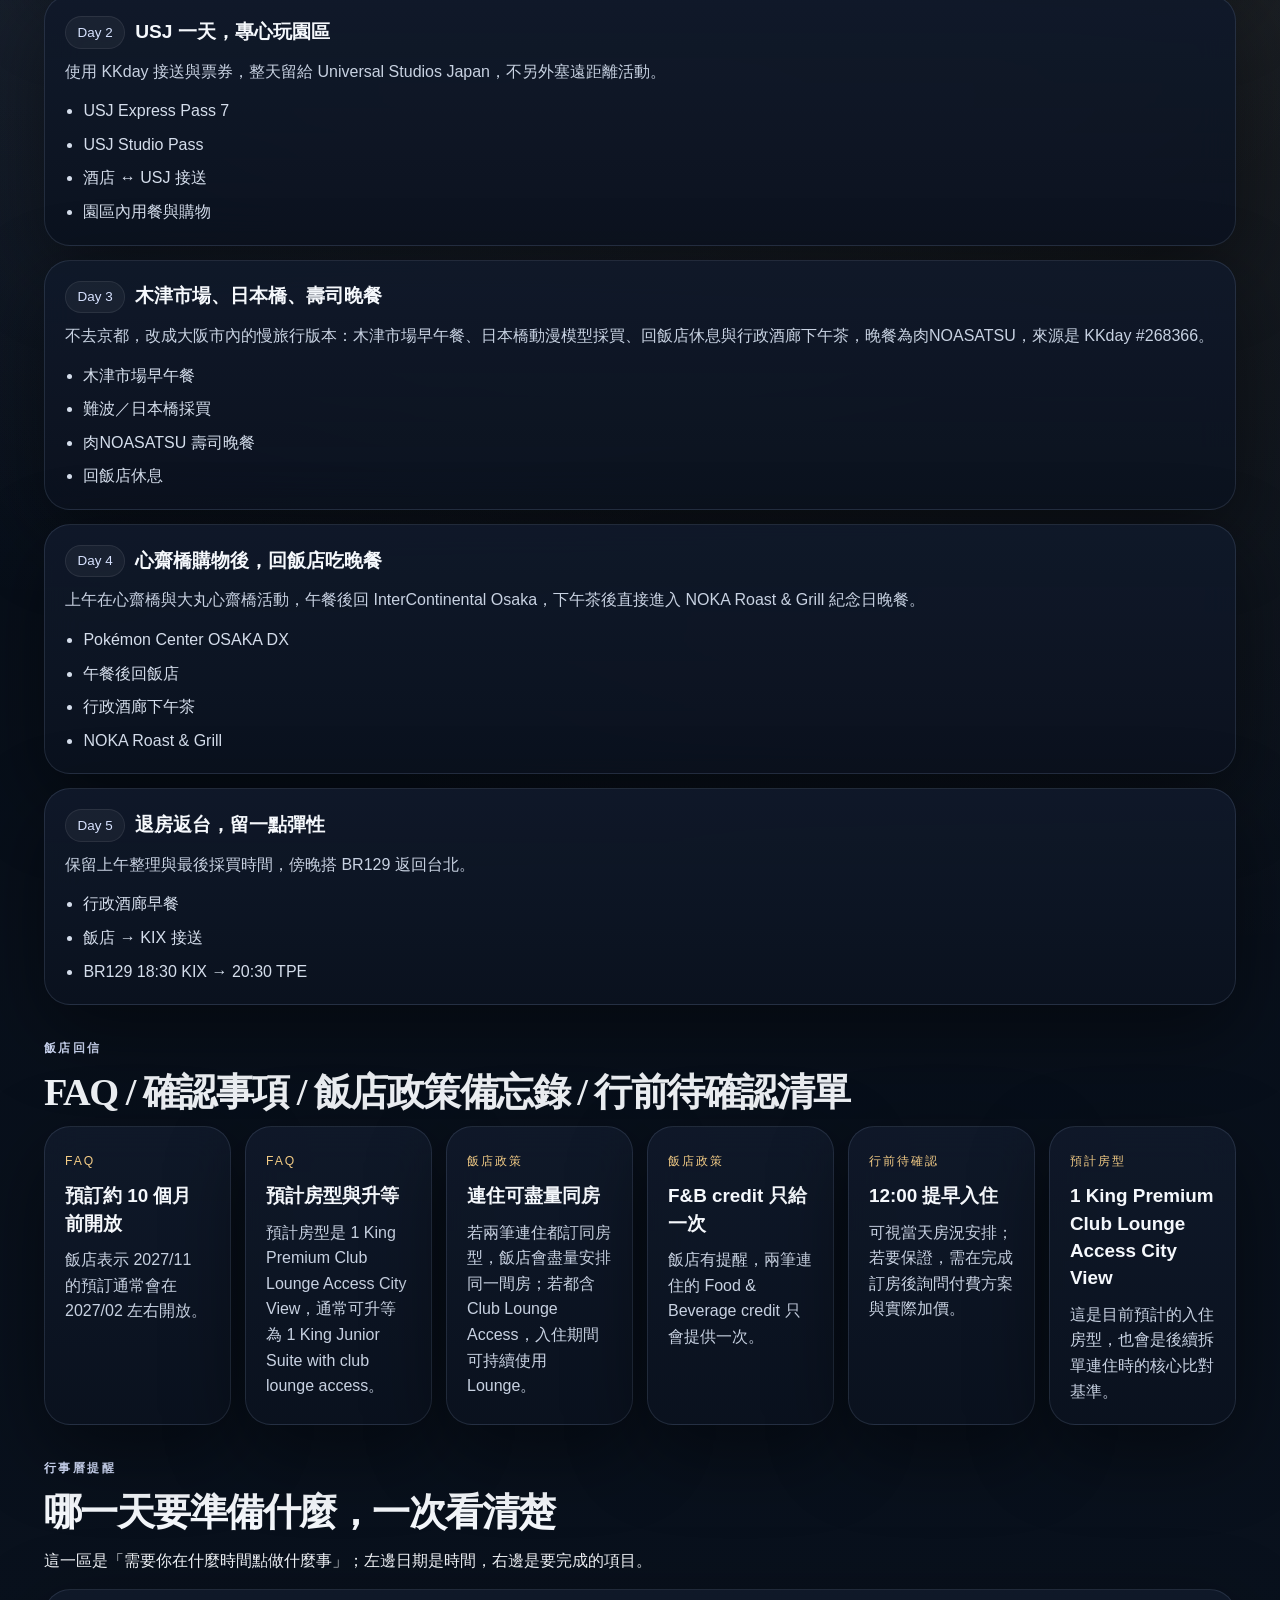
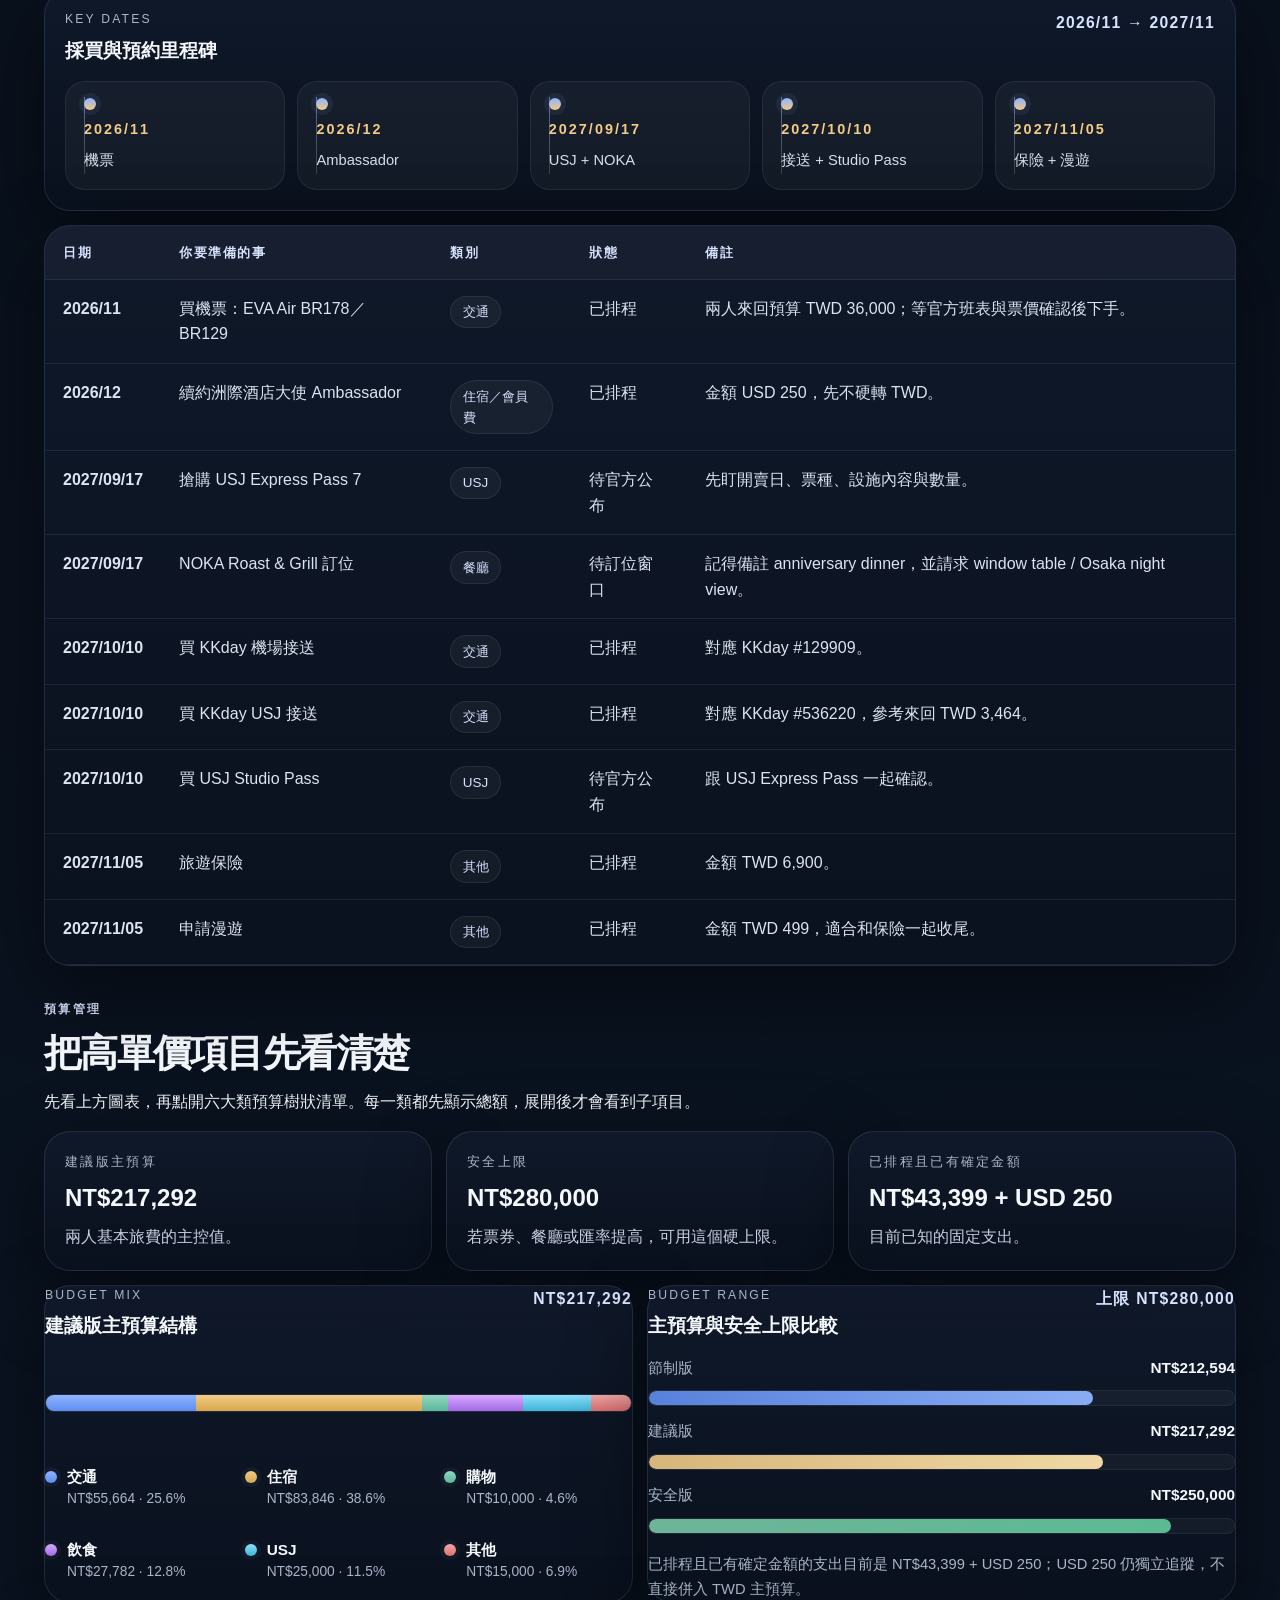
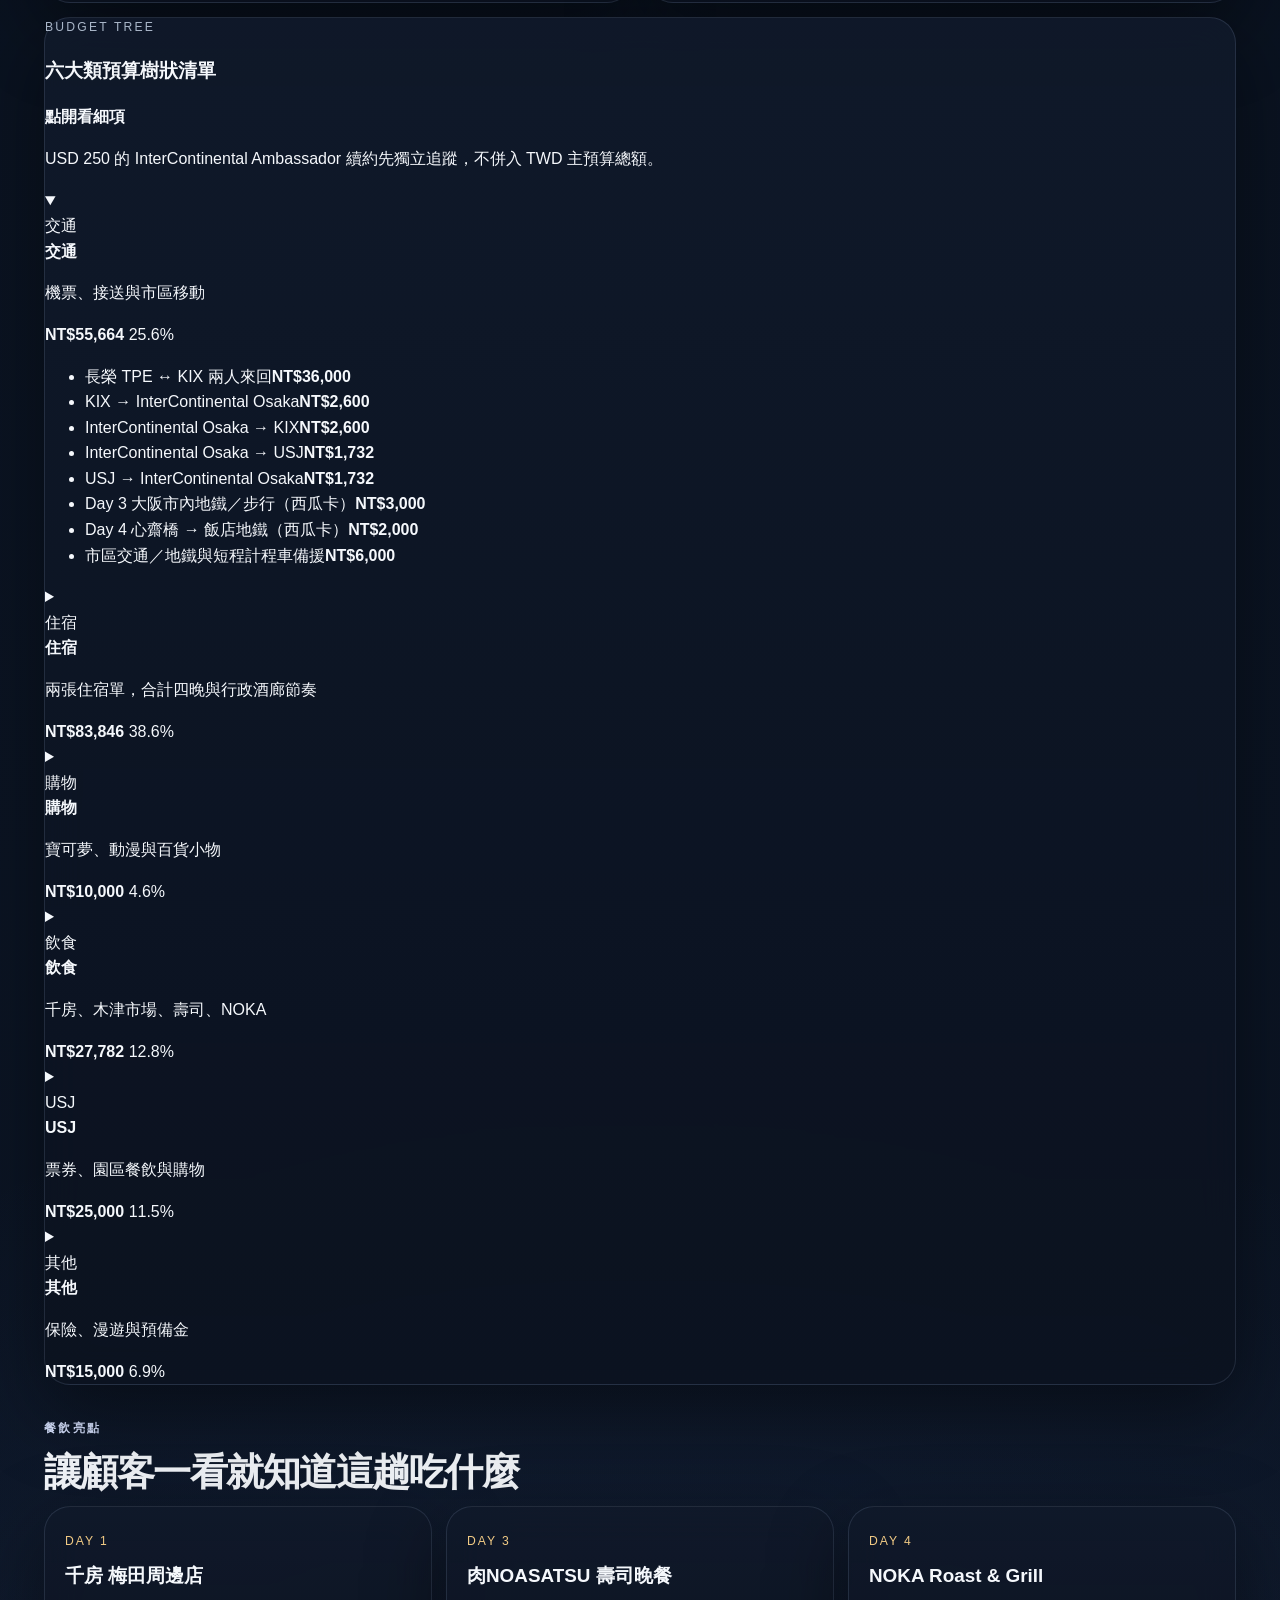
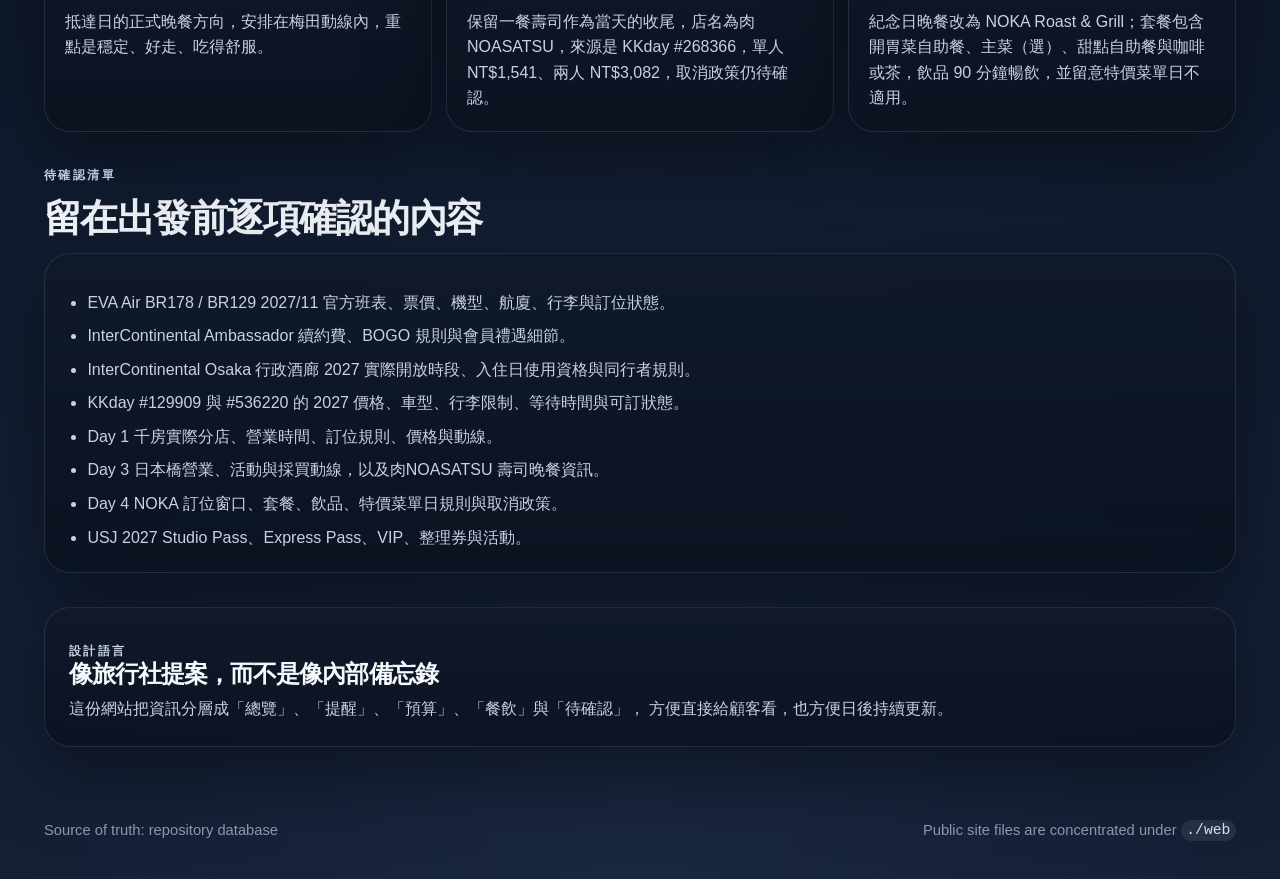
==== commit 36ca2f18: "Sync hotel reply across docs and web" ====
--- a/web/index.html
+++ b/web/index.html
@@ -18,6 +18,7 @@
     <nav class="topnav" aria-label="頁面導覽">
       <a href="#overview">總覽</a>
       <a href="#itinerary">行程</a>
+      <a href="#hotel-reply">飯店回信</a>
       <a href="#calendar">準備提醒</a>
       <a href="#budget">預算</a>
       <a href="#dining">餐飲</a>
@@ -66,6 +67,11 @@
           <strong>2026/11 · 2026/12 · 2027/09/17 · 2027/10/10 · 2027/11/05</strong>
           <span>可直接標記在行事曆上。</span>
         </div>
+        <div class="side-card">
+          <p class="side-label">Planned room</p>
+          <strong>1 King Premium Club Lounge Access City View</strong>
+          <span>飯店回信表示通常會升等到 Junior Suite with club lounge access。</span>
+        </div>
       </aside>
     </section>
 
@@ -181,6 +187,45 @@
             <li>飯店 → KIX 接送</li>
             <li>BR129 18:30 KIX → 20:30 TPE</li>
           </ul>
+        </article>
+      </div>
+    </section>
+
+    <section id="hotel-reply" class="section">
+      <div class="section-heading">
+        <p class="eyebrow">飯店回信</p>
+        <h2>FAQ / 確認事項 / 飯店政策備忘錄 / 行前待確認清單</h2>
+      </div>
+      <div class="card-grid six-up">
+        <article class="info-card panel">
+          <span>FAQ</span>
+          <strong>預訂約 10 個月前開放</strong>
+          <p>飯店表示 2027/11 的預訂通常會在 2027/02 左右開放。</p>
+        </article>
+        <article class="info-card panel">
+          <span>FAQ</span>
+          <strong>預計房型與升等</strong>
+          <p>預計房型是 1 King Premium Club Lounge Access City View，通常可升等為 1 King Junior Suite with club lounge access。</p>
+        </article>
+        <article class="info-card panel">
+          <span>飯店政策</span>
+          <strong>連住可盡量同房</strong>
+          <p>若兩筆連住都訂同房型，飯店會盡量安排同一間房；若都含 Club Lounge Access，入住期間可持續使用 Lounge。</p>
+        </article>
+        <article class="info-card panel">
+          <span>飯店政策</span>
+          <strong>F&B credit 只給一次</strong>
+          <p>飯店有提醒，兩筆連住的 Food & Beverage credit 只會提供一次。</p>
+        </article>
+        <article class="info-card panel">
+          <span>行前待確認</span>
+          <strong>12:00 提早入住</strong>
+          <p>可視當天房況安排；若要保證，需在完成訂房後詢問付費方案與實際加價。</p>
+        </article>
+        <article class="info-card panel">
+          <span>預計房型</span>
+          <strong>1 King Premium Club Lounge Access City View</strong>
+          <p>這是目前預計的入住房型，也會是後續拆單連住時的核心比對基準。</p>
         </article>
       </div>
     </section>
@@ -352,7 +397,8 @@
       <div class="pending-grid panel">
         <ul class="pending-list">
           <li>EVA Air BR178 / BR129 2027/11 官方班表、票價、機型、航廈、行李與訂位狀態。</li>
-          <li>InterContinental Ambassador 續約費、BOGO 規則、房型升等與會員禮遇。</li>
+          <li>InterContinental Ambassador 續約費、BOGO 規則與會員禮遇細節。</li>
+          <li>InterContinental Osaka 行政酒廊 2027 實際開放時段、入住日使用資格與同行者規則。</li>
           <li>KKday #129909 與 #536220 的 2027 價格、車型、行李限制、等待時間與可訂狀態。</li>
           <li>Day 1 千房實際分店、營業時間、訂位規則、價格與動線。</li>
           <li>Day 3 日本橋營業、活動與採買動線，以及肉NOASATSU 壽司晚餐資訊。</li>
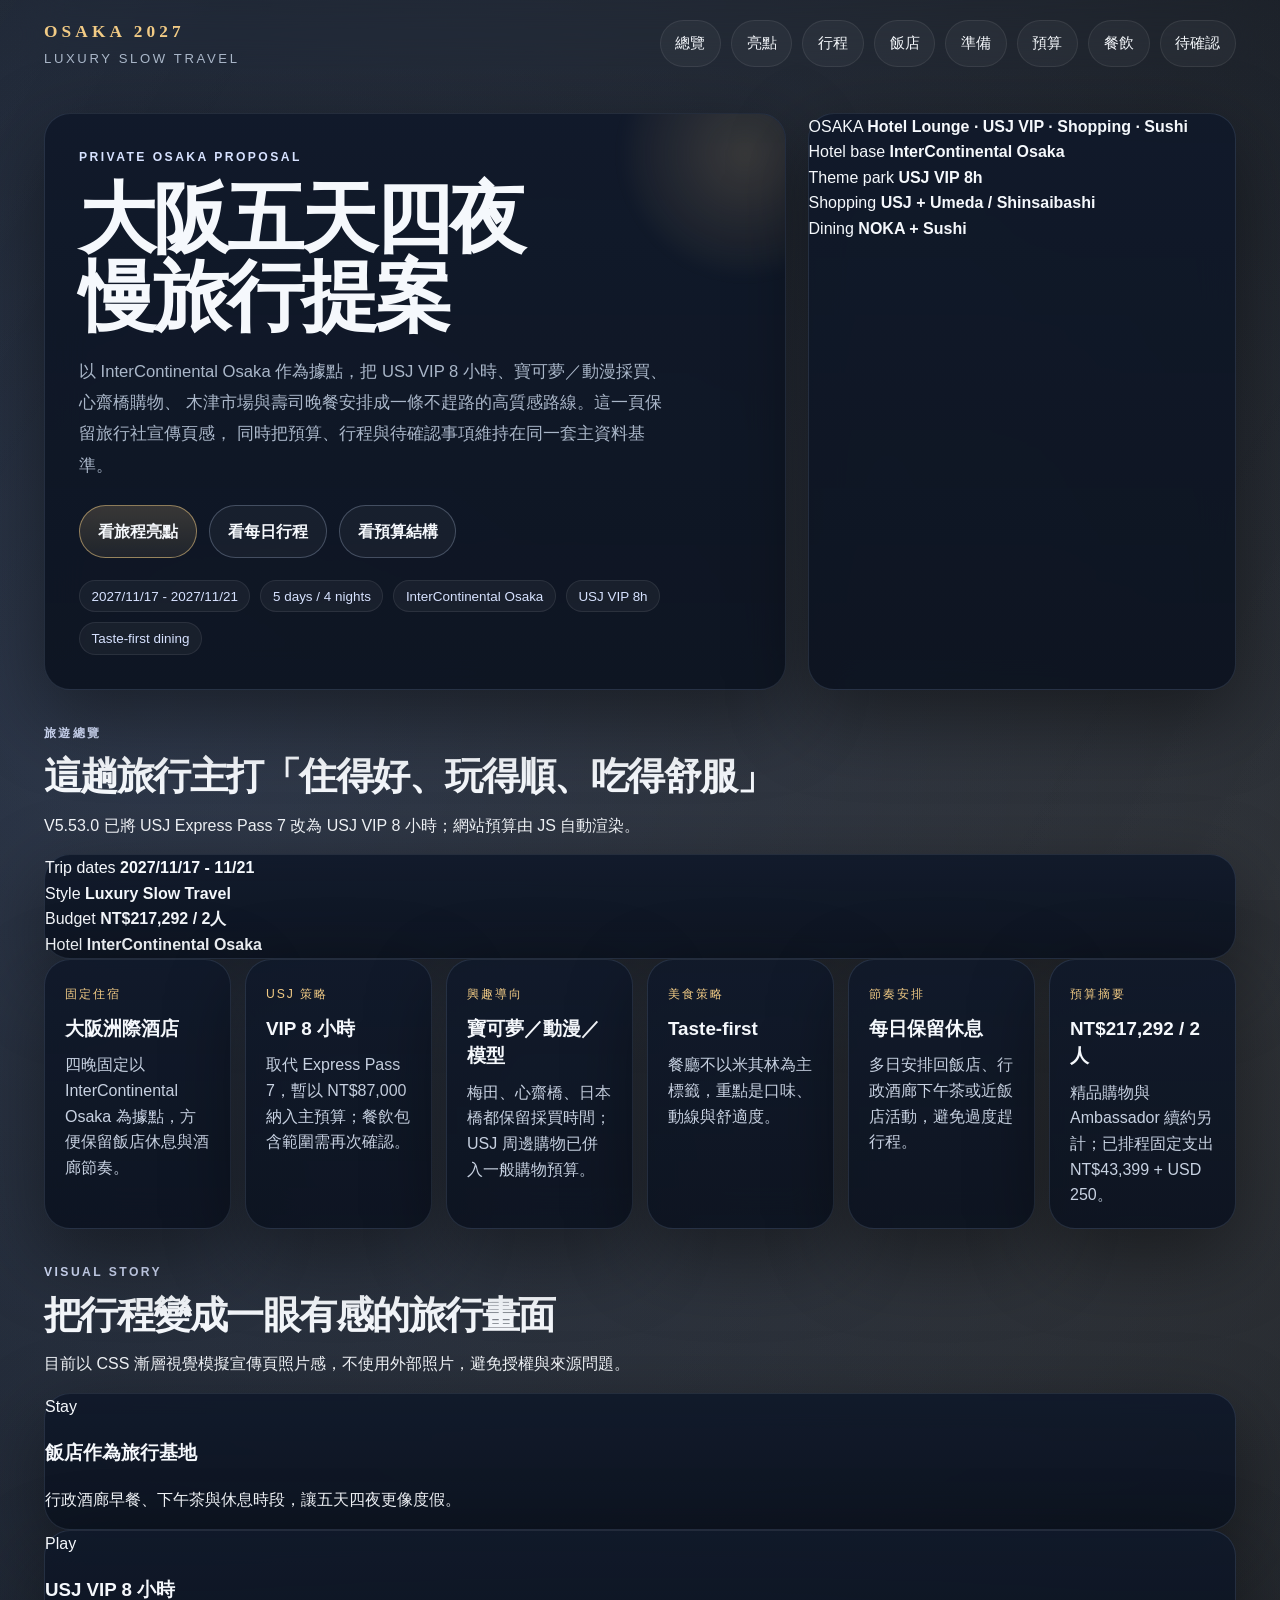
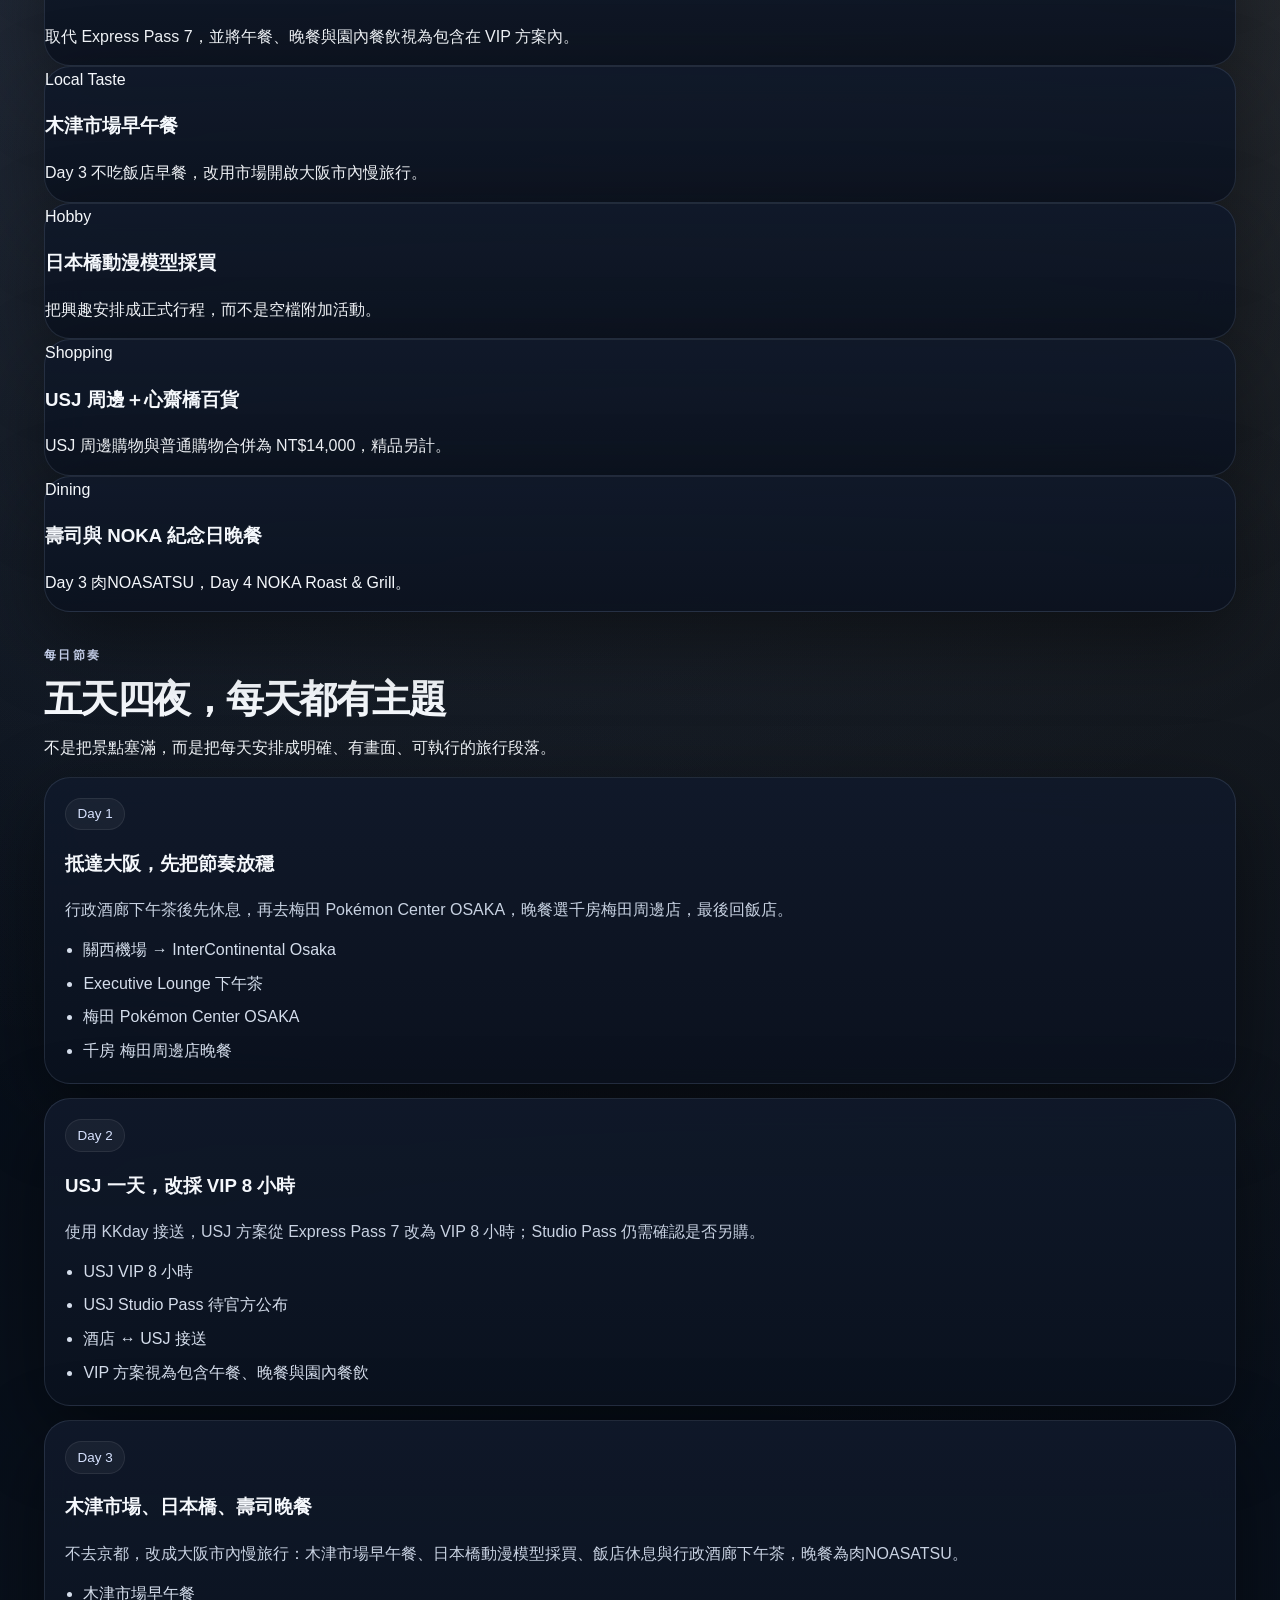
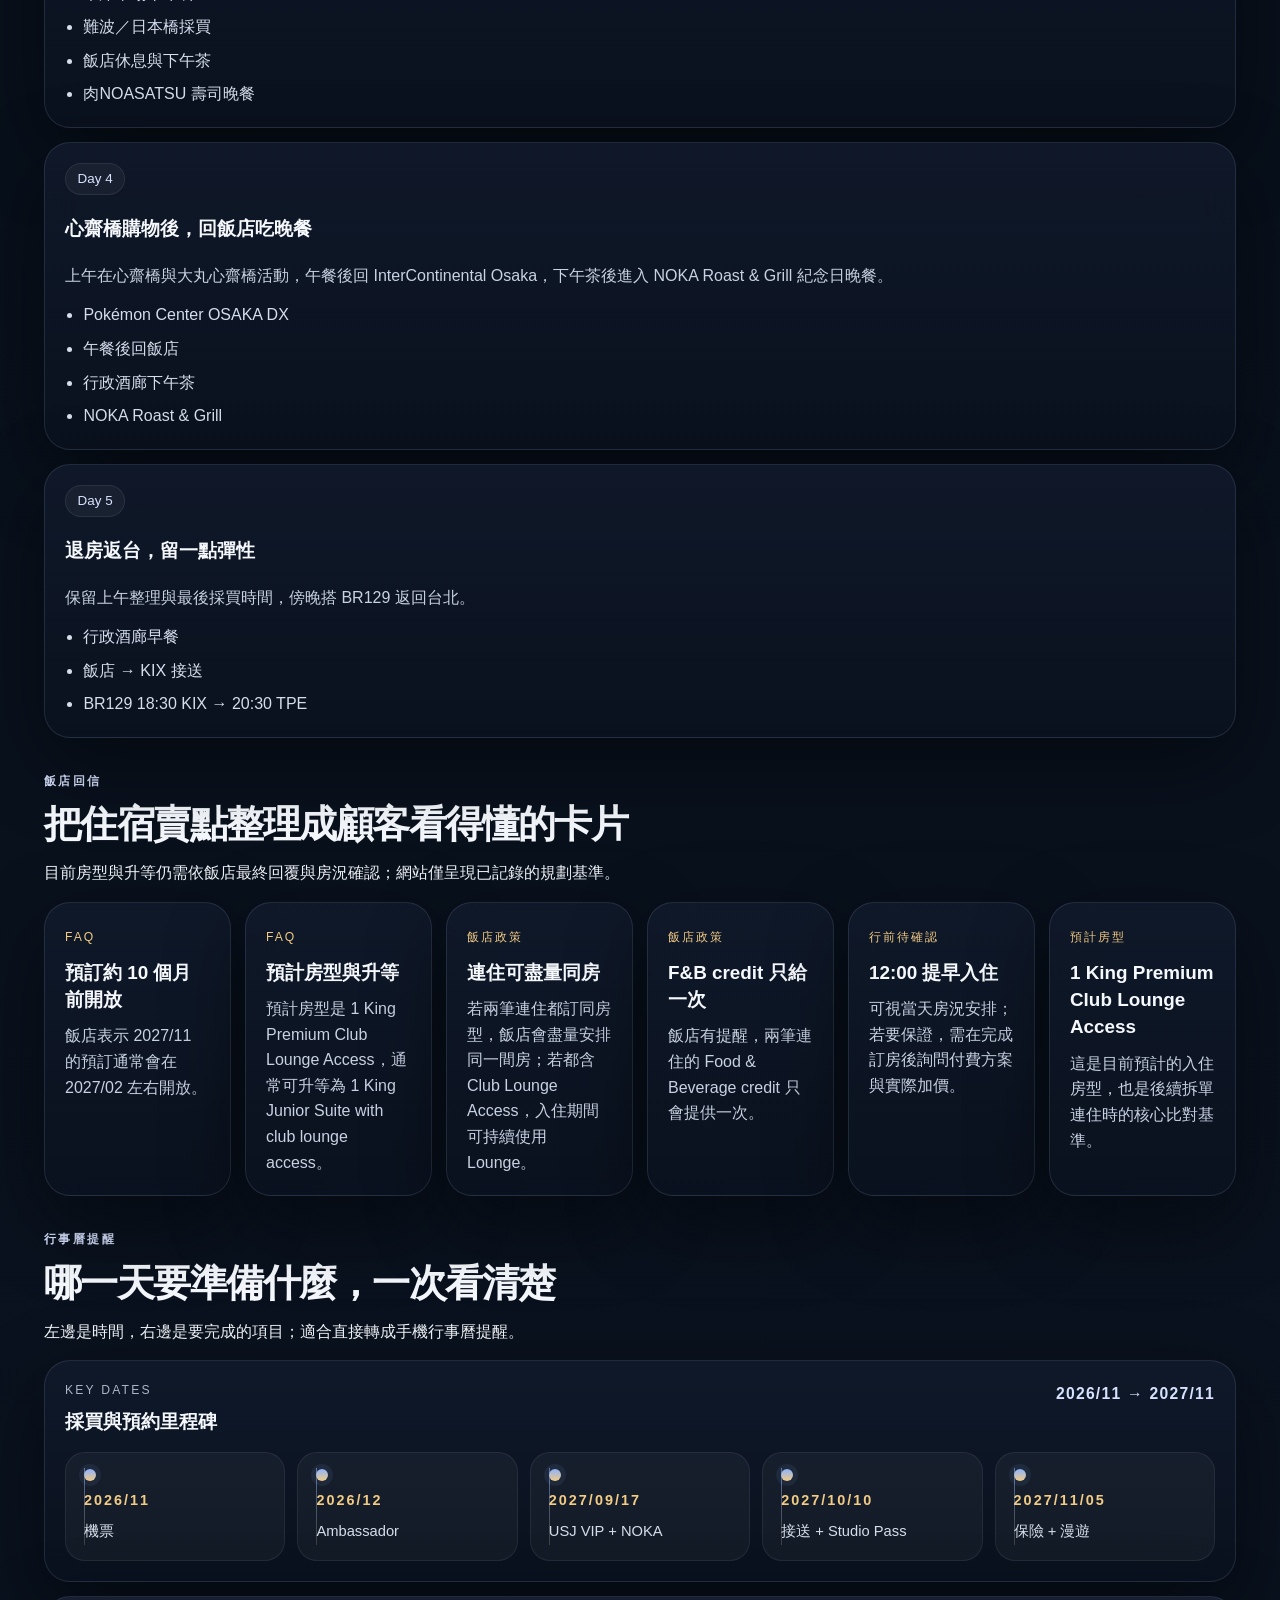
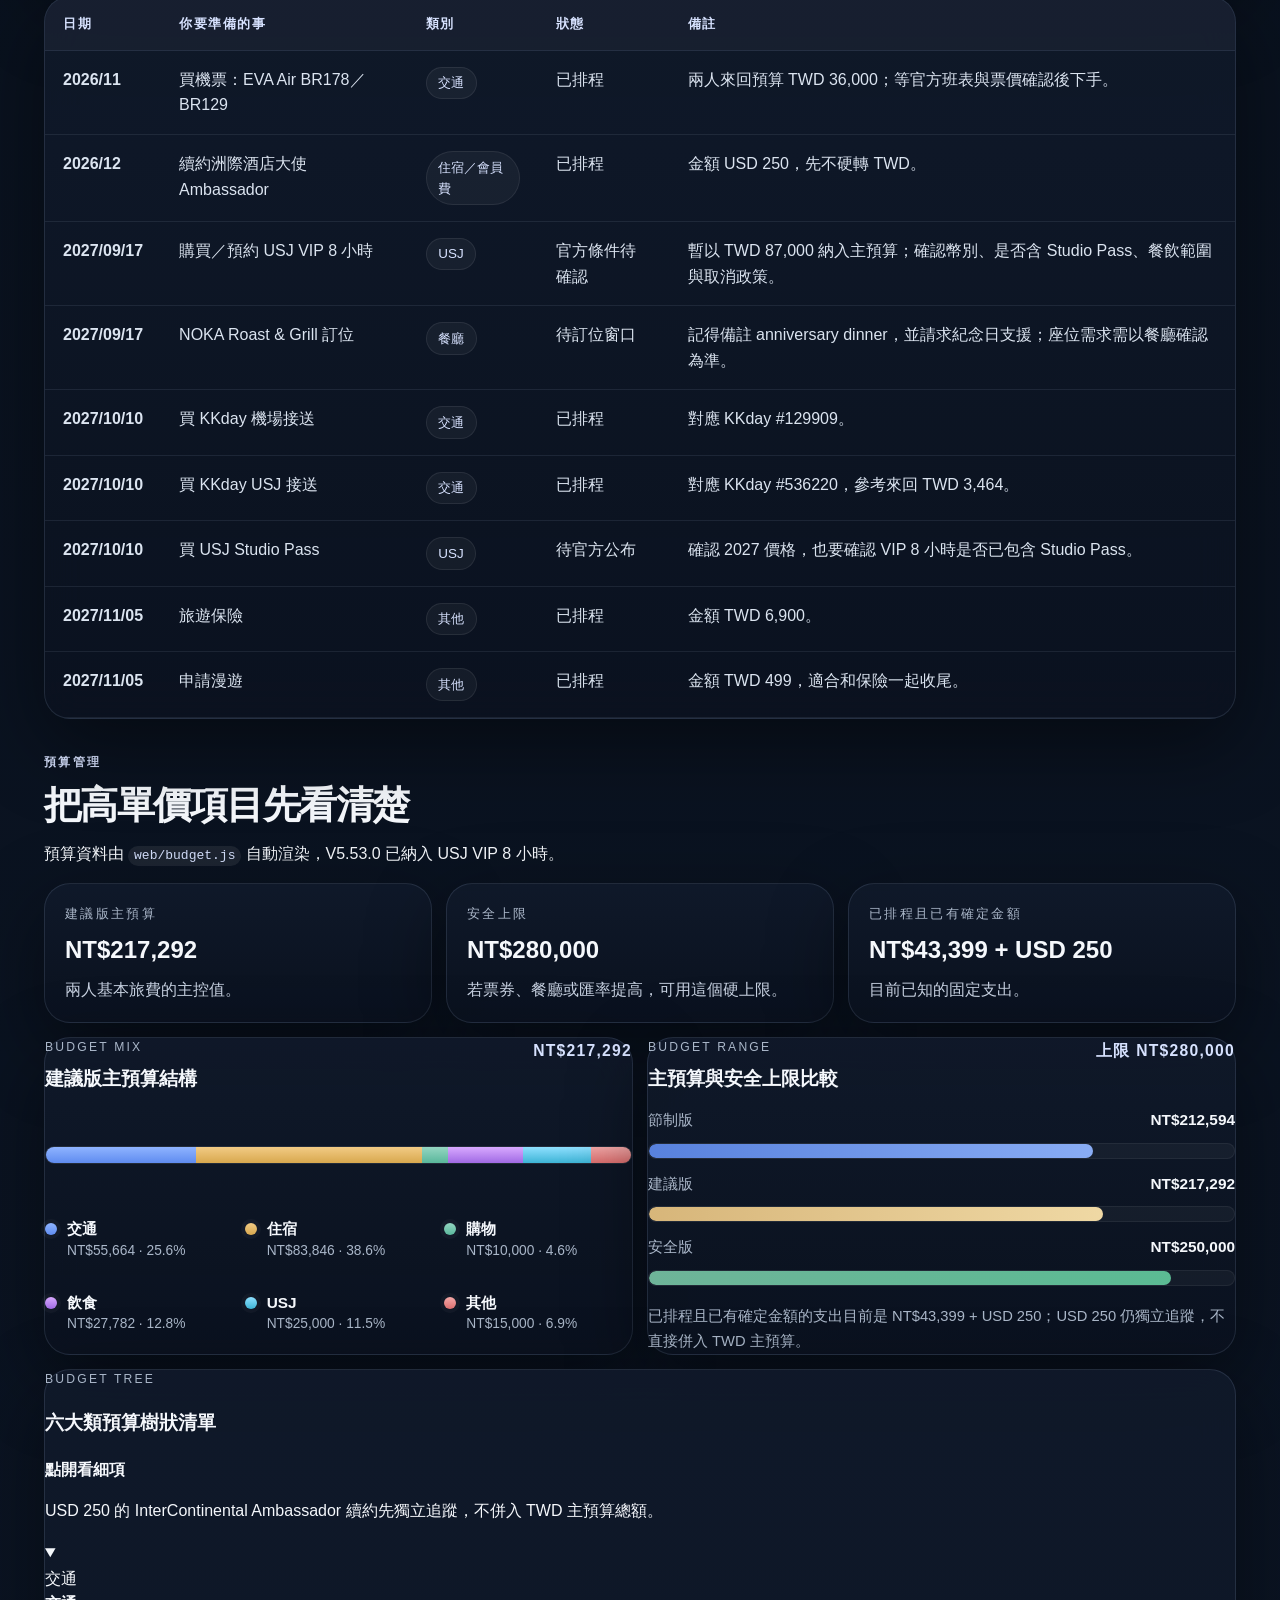
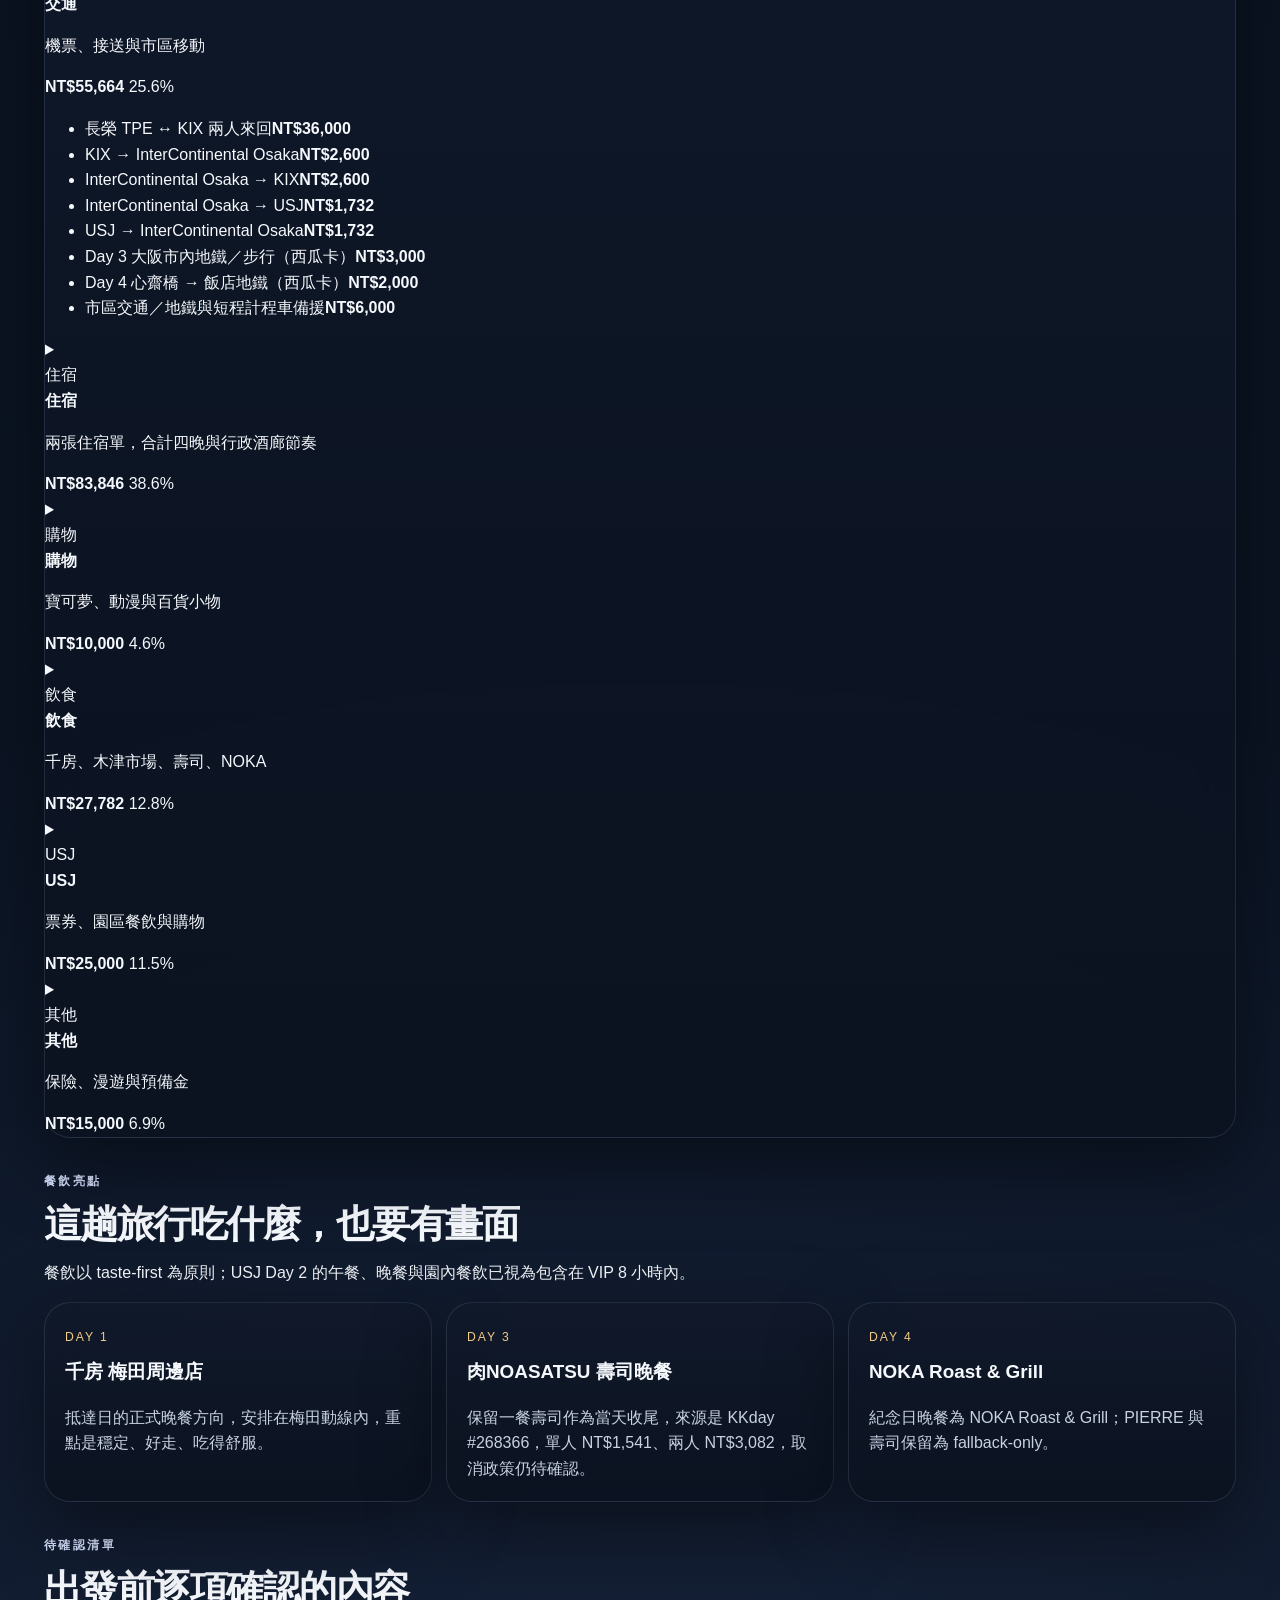
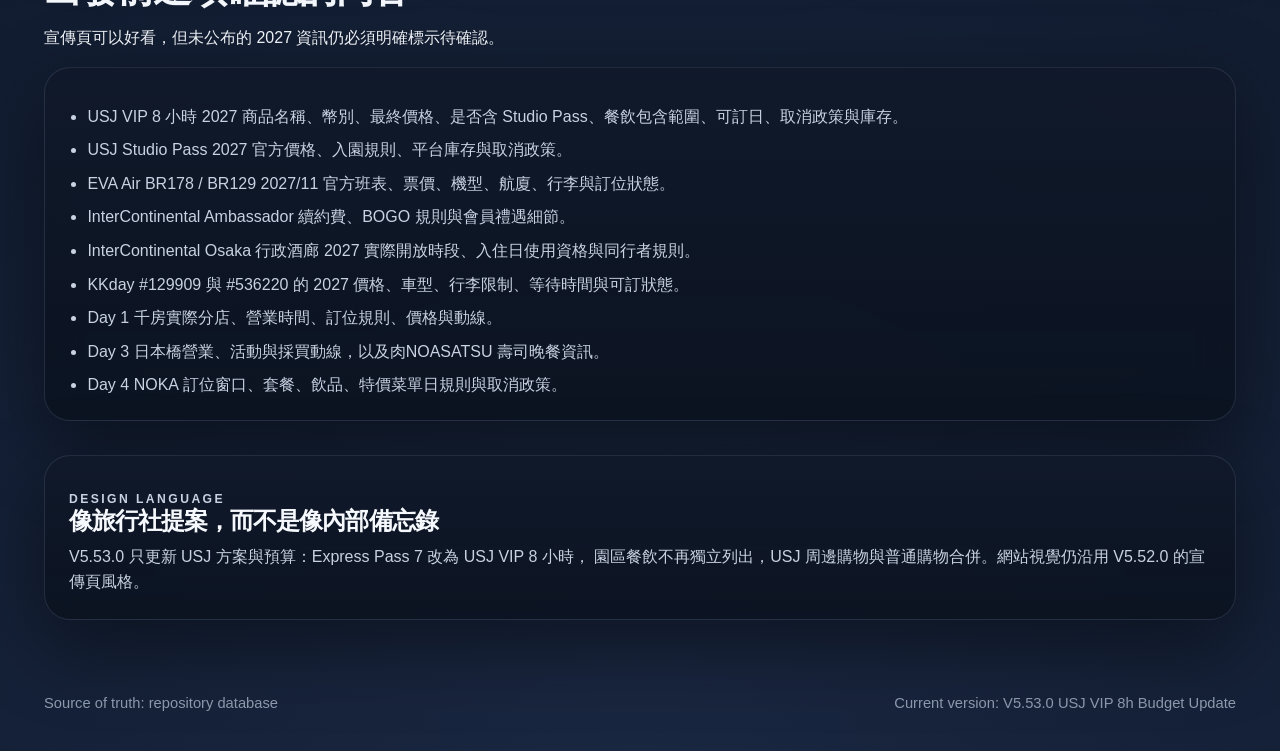
==== commit 9e6f8e00: "web: update homepage for USJ VIP 8h V5.53.0" ====
--- a/web/index.html
+++ b/web/index.html
@@ -4,398 +4,342 @@
   <meta charset="utf-8">
   <meta name="viewport" content="width=device-width, initial-scale=1">
   <meta name="color-scheme" content="dark light">
-  <title>2027 大阪自由行｜旅遊網站</title>
-  <meta name="description" content="2027 大阪自由行的旅遊社顧客版介紹網站，聚焦行程、提醒、預算與餐飲安排。">
+  <title>2027 大阪自由行｜Luxury Slow Travel</title>
+  <meta name="description" content="2027 大阪自由行旅行社風格宣傳頁，聚焦 InterContinental Osaka、USJ VIP 8 小時、寶可夢動漫、美食、購物與五天四夜慢旅行節奏。">
   <link rel="stylesheet" href="./styles.css">
 </head>
 <body>
-  <div class="page-bg"></div>
+  <div class="page-bg" aria-hidden="true"></div>
+
   <header class="topbar">
-    <div class="brand">
-      <span class="brand-mark">OSAKA</span>
+    <a class="brand" href="#top" aria-label="回到頁首">
+      <span class="brand-mark">OSAKA 2027</span>
       <span class="brand-sub">Luxury Slow Travel</span>
-    </div>
+    </a>
     <nav class="topnav" aria-label="頁面導覽">
       <a href="#overview">總覽</a>
+      <a href="#visual-story">亮點</a>
       <a href="#itinerary">行程</a>
-      <a href="#hotel-reply">飯店回信</a>
-      <a href="#calendar">準備提醒</a>
+      <a href="#hotel-reply">飯店</a>
+      <a href="#calendar">準備</a>
       <a href="#budget">預算</a>
       <a href="#dining">餐飲</a>
       <a href="#pending">待確認</a>
     </nav>
   </header>
 
-  <main class="shell">
-    <section class="hero">
+  <main id="top" class="shell">
+    <section class="hero hero-showcase">
       <div class="hero-copy panel">
-        <p class="eyebrow">Travel agency presentation</p>
-        <h1>2027 大阪自由行</h1>
+        <p class="eyebrow">Private Osaka Proposal</p>
+        <h1>大阪五天四夜<br>慢旅行提案</h1>
         <p class="hero-text">
-          這是一份給旅客看的正式介紹頁面，重點放在「看得懂、好安排、可以直接標記行事曆」。
-          我們把旅程節奏、準備提醒、預算與餐飲重點整理在同一個頁面，讓整體體驗更像旅行社提案。
+          以 InterContinental Osaka 作為據點，把 USJ VIP 8 小時、寶可夢／動漫採買、心齋橋購物、
+          木津市場與壽司晚餐安排成一條不趕路的高質感路線。這一頁保留旅行社宣傳頁感，
+          同時把預算、行程與待確認事項維持在同一套主資料基準。
         </p>
 
         <div class="hero-actions">
-          <a class="button primary" href="#calendar">看準備提醒</a>
+          <a class="button primary" href="#visual-story">看旅程亮點</a>
           <a class="button" href="#itinerary">看每日行程</a>
-          <a class="button" href="#budget">看預算表</a>
+          <a class="button" href="#budget">看預算結構</a>
         </div>
 
         <div class="hero-pills" aria-label="旅程重點">
           <span>2027/11/17 - 2027/11/21</span>
           <span>5 days / 4 nights</span>
           <span>InterContinental Osaka</span>
-          <span>USJ one day</span>
+          <span>USJ VIP 8h</span>
           <span>Taste-first dining</span>
         </div>
       </div>
 
-      <aside class="hero-side panel">
-        <div class="side-card accent">
-          <p class="side-label">Trip style</p>
+      <aside class="hero-visual panel" aria-label="旅程視覺摘要">
+        <div class="poster-scene">
+          <div class="poster-copy">
+            <span>OSAKA</span>
+            <strong>Hotel Lounge · USJ VIP · Shopping · Sushi</strong>
+          </div>
+        </div>
+        <div class="mini-photo-grid">
+          <div class="mini-photo scene-hotel">
+            <span>Hotel base</span>
+            <strong>InterContinental Osaka</strong>
+          </div>
+          <div class="mini-photo scene-usj">
+            <span>Theme park</span>
+            <strong>USJ VIP 8h</strong>
+          </div>
+          <div class="mini-photo scene-shopping">
+            <span>Shopping</span>
+            <strong>USJ + Umeda / Shinsaibashi</strong>
+          </div>
+          <div class="mini-photo scene-dining">
+            <span>Dining</span>
+            <strong>NOKA + Sushi</strong>
+          </div>
+        </div>
+      </aside>
+    </section>
+
+    <section id="overview" class="section">
+      <div class="section-heading split-heading">
+        <div>
+          <p class="eyebrow">旅遊總覽</p>
+          <h2>這趟旅行主打「住得好、玩得順、吃得舒服」</h2>
+        </div>
+        <p class="section-lead">
+          V5.53.0 已將 USJ Express Pass 7 改為 USJ VIP 8 小時；網站預算由 JS 自動渲染。
+        </p>
+      </div>
+
+      <div class="sales-strip panel">
+        <div>
+          <span>Trip dates</span>
+          <strong>2027/11/17 - 11/21</strong>
+        </div>
+        <div>
+          <span>Style</span>
           <strong>Luxury Slow Travel</strong>
-          <span>舒適、節奏穩定、以體驗品質為主。</span>
-        </div>
-        <div class="side-card">
-          <p class="side-label">Budget baseline</p>
+        </div>
+        <div>
+          <span>Budget</span>
+          <strong data-budget-text="overview-recommended-total">由 JS 計算</strong>
+        </div>
+        <div>
+          <span>Hotel</span>
+          <strong>InterContinental Osaka</strong>
+        </div>
+      </div>
+
+      <div class="card-grid six-up">
+        <article class="info-card panel">
+          <span>固定住宿</span>
+          <strong>大阪洲際酒店</strong>
+          <p>四晚固定以 InterContinental Osaka 為據點，方便保留飯店休息與酒廊節奏。</p>
+        </article>
+        <article class="info-card panel">
+          <span>USJ 策略</span>
+          <strong>VIP 8 小時</strong>
+          <p>取代 Express Pass 7，暫以 NT$87,000 納入主預算；餐飲包含範圍需再次確認。</p>
+        </article>
+        <article class="info-card panel">
+          <span>興趣導向</span>
+          <strong>寶可夢／動漫／模型</strong>
+          <p>梅田、心齋橋、日本橋都保留採買時間；USJ 周邊購物已併入一般購物預算。</p>
+        </article>
+        <article class="info-card panel">
+          <span>美食策略</span>
+          <strong>Taste-first</strong>
+          <p>餐廳不以米其林為主標籤，重點是口味、動線與舒適度。</p>
+        </article>
+        <article class="info-card panel">
+          <span>節奏安排</span>
+          <strong>每日保留休息</strong>
+          <p>多日安排回飯店、行政酒廊下午茶或近飯店活動，避免過度趕行程。</p>
+        </article>
+        <article class="info-card panel">
+          <span>預算摘要</span>
           <strong data-budget-text="hero-recommended-total">由 JS 計算</strong>
-          <span data-budget-text="hero-recommended-note">載入後自動更新</span>
-        </div>
-        <div class="side-card">
-          <p class="side-label">Next key dates</p>
-          <strong>2026/11 · 2026/12 · 2027/09/17 · 2027/10/10 · 2027/11/05</strong>
-          <span>可直接標記在行事曆上。</span>
-        </div>
-        <div class="side-card">
-          <p class="side-label">Planned room</p>
-          <strong>1 King Premium Club Lounge Access City View</strong>
-          <span>飯店回信表示通常會升等到 Junior Suite with club lounge access。</span>
-        </div>
-      </aside>
-    </section>
-
-    <section id="overview" class="section">
-      <div class="section-heading">
-        <p class="eyebrow">旅遊總覽</p>
-        <h2>一眼看懂這趟旅行</h2>
+          <p data-budget-text="overview-recommended-note">載入後自動更新。</p>
+        </article>
+      </div>
+    </section>
+
+    <section id="visual-story" class="section">
+      <div class="section-heading split-heading">
+        <div>
+          <p class="eyebrow">Visual Story</p>
+          <h2>把行程變成一眼有感的旅行畫面</h2>
+        </div>
+        <p class="section-lead">
+          目前以 CSS 漸層視覺模擬宣傳頁照片感，不使用外部照片，避免授權與來源問題。
+        </p>
+      </div>
+
+      <div class="visual-grid">
+        <article class="visual-card tall scene-hotel panel">
+          <div class="visual-copy">
+            <span>Stay</span>
+            <h3>飯店作為旅行基地</h3>
+            <p>行政酒廊早餐、下午茶與休息時段，讓五天四夜更像度假。</p>
+          </div>
+        </article>
+        <article class="visual-card scene-usj panel">
+          <div class="visual-copy">
+            <span>Play</span>
+            <h3>USJ VIP 8 小時</h3>
+            <p>取代 Express Pass 7，並將午餐、晚餐與園內餐飲視為包含在 VIP 方案內。</p>
+          </div>
+        </article>
+        <article class="visual-card scene-market panel">
+          <div class="visual-copy">
+            <span>Local Taste</span>
+            <h3>木津市場早午餐</h3>
+            <p>Day 3 不吃飯店早餐，改用市場開啟大阪市內慢旅行。</p>
+          </div>
+        </article>
+        <article class="visual-card scene-anime panel">
+          <div class="visual-copy">
+            <span>Hobby</span>
+            <h3>日本橋動漫模型採買</h3>
+            <p>把興趣安排成正式行程，而不是空檔附加活動。</p>
+          </div>
+        </article>
+        <article class="visual-card scene-shopping panel">
+          <div class="visual-copy">
+            <span>Shopping</span>
+            <h3>USJ 周邊＋心齋橋百貨</h3>
+            <p>USJ 周邊購物與普通購物合併為 NT$14,000，精品另計。</p>
+          </div>
+        </article>
+        <article class="visual-card scene-dining panel">
+          <div class="visual-copy">
+            <span>Dining</span>
+            <h3>壽司與 NOKA 紀念日晚餐</h3>
+            <p>Day 3 肉NOASATSU，Day 4 NOKA Roast & Grill。</p>
+          </div>
+        </article>
+      </div>
+    </section>
+
+    <section id="itinerary" class="section">
+      <div class="section-heading split-heading">
+        <div>
+          <p class="eyebrow">每日節奏</p>
+          <h2>五天四夜，每天都有主題</h2>
+        </div>
+        <p class="section-lead">
+          不是把景點塞滿，而是把每天安排成明確、有畫面、可執行的旅行段落。
+        </p>
+      </div>
+
+      <div class="timeline editorial-timeline">
+        <article class="day-card panel">
+          <div class="day-media scene-arrival"><span class="day-chip">Day 1</span></div>
+          <div class="day-body">
+            <h3>抵達大阪，先把節奏放穩</h3>
+            <p>行政酒廊下午茶後先休息，再去梅田 Pokémon Center OSAKA，晚餐選千房梅田周邊店，最後回飯店。</p>
+            <ul><li>關西機場 → InterContinental Osaka</li><li>Executive Lounge 下午茶</li><li>梅田 Pokémon Center OSAKA</li><li>千房 梅田周邊店晚餐</li></ul>
+          </div>
+        </article>
+
+        <article class="day-card panel">
+          <div class="day-media scene-usj"><span class="day-chip">Day 2</span></div>
+          <div class="day-body">
+            <h3>USJ 一天，改採 VIP 8 小時</h3>
+            <p>使用 KKday 接送，USJ 方案從 Express Pass 7 改為 VIP 8 小時；Studio Pass 仍需確認是否另購。</p>
+            <ul><li>USJ VIP 8 小時</li><li>USJ Studio Pass 待官方公布</li><li>酒店 ↔ USJ 接送</li><li>VIP 方案視為包含午餐、晚餐與園內餐飲</li></ul>
+          </div>
+        </article>
+
+        <article class="day-card panel">
+          <div class="day-media scene-market"><span class="day-chip">Day 3</span></div>
+          <div class="day-body">
+            <h3>木津市場、日本橋、壽司晚餐</h3>
+            <p>不去京都，改成大阪市內慢旅行：木津市場早午餐、日本橋動漫模型採買、飯店休息與行政酒廊下午茶，晚餐為肉NOASATSU。</p>
+            <ul><li>木津市場早午餐</li><li>難波／日本橋採買</li><li>飯店休息與下午茶</li><li>肉NOASATSU 壽司晚餐</li></ul>
+          </div>
+        </article>
+
+        <article class="day-card panel">
+          <div class="day-media scene-shopping"><span class="day-chip">Day 4</span></div>
+          <div class="day-body">
+            <h3>心齋橋購物後，回飯店吃晚餐</h3>
+            <p>上午在心齋橋與大丸心齋橋活動，午餐後回 InterContinental Osaka，下午茶後進入 NOKA Roast & Grill 紀念日晚餐。</p>
+            <ul><li>Pokémon Center OSAKA DX</li><li>午餐後回飯店</li><li>行政酒廊下午茶</li><li>NOKA Roast & Grill</li></ul>
+          </div>
+        </article>
+
+        <article class="day-card panel">
+          <div class="day-media scene-departure"><span class="day-chip">Day 5</span></div>
+          <div class="day-body">
+            <h3>退房返台，留一點彈性</h3>
+            <p>保留上午整理與最後採買時間，傍晚搭 BR129 返回台北。</p>
+            <ul><li>行政酒廊早餐</li><li>飯店 → KIX 接送</li><li>BR129 18:30 KIX → 20:30 TPE</li></ul>
+          </div>
+        </article>
+      </div>
+    </section>
+
+    <section id="hotel-reply" class="section">
+      <div class="section-heading split-heading">
+        <div><p class="eyebrow">飯店回信</p><h2>把住宿賣點整理成顧客看得懂的卡片</h2></div>
+        <p class="section-lead">目前房型與升等仍需依飯店最終回覆與房況確認；網站僅呈現已記錄的規劃基準。</p>
       </div>
       <div class="card-grid six-up">
-        <article class="info-card panel">
-          <span>旅行日期</span>
-          <strong>2027/11/17 - 2027/11/21</strong>
-          <p>五天四夜，固定入住 InterContinental Osaka。</p>
-        </article>
-        <article class="info-card panel">
-          <span>旅遊風格</span>
-          <strong>Luxury Slow Travel</strong>
-          <p>把節奏放慢，讓移動與用餐都更舒服。</p>
-        </article>
-        <article class="info-card panel">
-          <span>固定重點</span>
-          <strong>USJ、購物、寶可夢、動漫</strong>
-          <p>旅程核心是玩得盡興，也買得盡興。</p>
-        </article>
-        <article class="info-card panel">
-          <span>餐飲原則</span>
-          <strong>Taste-first</strong>
-          <p>好吃優先，Michelin status neutral。</p>
-        </article>
-        <article class="info-card panel">
-          <span>早餐原則</span>
-          <strong>行政酒廊為主</strong>
-          <p>Day 3 改吃木津市場早午餐。</p>
-        </article>
-        <article class="info-card panel">
-          <span>預算基準</span>
-          <strong data-budget-text="overview-recommended-total">由 JS 計算</strong>
-          <p data-budget-text="overview-recommended-note">載入後自動更新。</p>
-        </article>
-      </div>
-    </section>
-
-    <section id="itinerary" class="section">
-      <div class="section-heading">
-        <p class="eyebrow">每日節奏</p>
-        <h2>行程不是塞滿，而是排得順</h2>
-      </div>
-      <div class="timeline">
-        <article class="day-card panel">
-          <div class="day-head">
-            <span class="day-chip">Day 1</span>
-            <h3>抵達大阪，先把節奏放穩</h3>
-          </div>
-          <p>行政酒廊下午茶後先休息，再去梅田 Pokémon Center OSAKA，晚餐選千房梅田周邊店，最後回飯店。</p>
-          <ul>
-            <li>關西機場 → InterContinental Osaka</li>
-            <li>Executive Lounge 下午茶</li>
-            <li>梅田 Pokémon Center OSAKA</li>
-            <li>千房 梅田周邊店晚餐</li>
-          </ul>
-        </article>
-
-        <article class="day-card panel">
-          <div class="day-head">
-            <span class="day-chip">Day 2</span>
-            <h3>USJ 一天，專心玩園區</h3>
-          </div>
-          <p>使用 KKday 接送與票券，整天留給 Universal Studios Japan，不另外塞遠距離活動。</p>
-          <ul>
-            <li>USJ Express Pass 7</li>
-            <li>USJ Studio Pass</li>
-            <li>酒店 ↔ USJ 接送</li>
-            <li>園區內用餐與購物</li>
-          </ul>
-        </article>
-
-        <article class="day-card panel">
-          <div class="day-head">
-            <span class="day-chip">Day 3</span>
-            <h3>木津市場、日本橋、壽司晚餐</h3>
-          </div>
-          <p>不去京都，改成大阪市內的慢旅行版本：木津市場早午餐、日本橋動漫模型採買、回飯店休息與行政酒廊下午茶，晚餐為肉NOASATSU，來源是 KKday #268366。</p>
-          <ul>
-            <li>木津市場早午餐</li>
-            <li>難波／日本橋採買</li>
-            <li>肉NOASATSU 壽司晚餐</li>
-            <li>回飯店休息</li>
-          </ul>
-        </article>
-
-        <article class="day-card panel">
-          <div class="day-head">
-            <span class="day-chip">Day 4</span>
-            <h3>心齋橋購物後，回飯店吃晚餐</h3>
-          </div>
-          <p>上午在心齋橋與大丸心齋橋活動，午餐後回 InterContinental Osaka，下午茶後直接進入 NOKA Roast & Grill 紀念日晚餐。</p>
-          <ul>
-            <li>Pokémon Center OSAKA DX</li>
-            <li>午餐後回飯店</li>
-            <li>行政酒廊下午茶</li>
-            <li>NOKA Roast & Grill</li>
-          </ul>
-        </article>
-
-        <article class="day-card panel">
-          <div class="day-head">
-            <span class="day-chip">Day 5</span>
-            <h3>退房返台，留一點彈性</h3>
-          </div>
-          <p>保留上午整理與最後採買時間，傍晚搭 BR129 返回台北。</p>
-          <ul>
-            <li>行政酒廊早餐</li>
-            <li>飯店 → KIX 接送</li>
-            <li>BR129 18:30 KIX → 20:30 TPE</li>
-          </ul>
-        </article>
-      </div>
-    </section>
-
-    <section id="hotel-reply" class="section">
-      <div class="section-heading">
-        <p class="eyebrow">飯店回信</p>
-        <h2>FAQ / 確認事項 / 飯店政策備忘錄 / 行前待確認清單</h2>
-      </div>
-      <div class="card-grid six-up">
-        <article class="info-card panel">
-          <span>FAQ</span>
-          <strong>預訂約 10 個月前開放</strong>
-          <p>飯店表示 2027/11 的預訂通常會在 2027/02 左右開放。</p>
-        </article>
-        <article class="info-card panel">
-          <span>FAQ</span>
-          <strong>預計房型與升等</strong>
-          <p>預計房型是 1 King Premium Club Lounge Access City View，通常可升等為 1 King Junior Suite with club lounge access。</p>
-        </article>
-        <article class="info-card panel">
-          <span>飯店政策</span>
-          <strong>連住可盡量同房</strong>
-          <p>若兩筆連住都訂同房型，飯店會盡量安排同一間房；若都含 Club Lounge Access，入住期間可持續使用 Lounge。</p>
-        </article>
-        <article class="info-card panel">
-          <span>飯店政策</span>
-          <strong>F&B credit 只給一次</strong>
-          <p>飯店有提醒，兩筆連住的 Food & Beverage credit 只會提供一次。</p>
-        </article>
-        <article class="info-card panel">
-          <span>行前待確認</span>
-          <strong>12:00 提早入住</strong>
-          <p>可視當天房況安排；若要保證，需在完成訂房後詢問付費方案與實際加價。</p>
-        </article>
-        <article class="info-card panel">
-          <span>預計房型</span>
-          <strong>1 King Premium Club Lounge Access City View</strong>
-          <p>這是目前預計的入住房型，也會是後續拆單連住時的核心比對基準。</p>
-        </article>
+        <article class="info-card panel"><span>FAQ</span><strong>預訂約 10 個月前開放</strong><p>飯店表示 2027/11 的預訂通常會在 2027/02 左右開放。</p></article>
+        <article class="info-card panel"><span>FAQ</span><strong>預計房型與升等</strong><p>預計房型是 1 King Premium Club Lounge Access，通常可升等為 1 King Junior Suite with club lounge access。</p></article>
+        <article class="info-card panel"><span>飯店政策</span><strong>連住可盡量同房</strong><p>若兩筆連住都訂同房型，飯店會盡量安排同一間房；若都含 Club Lounge Access，入住期間可持續使用 Lounge。</p></article>
+        <article class="info-card panel"><span>飯店政策</span><strong>F&B credit 只給一次</strong><p>飯店有提醒，兩筆連住的 Food & Beverage credit 只會提供一次。</p></article>
+        <article class="info-card panel"><span>行前待確認</span><strong>12:00 提早入住</strong><p>可視當天房況安排；若要保證，需在完成訂房後詢問付費方案與實際加價。</p></article>
+        <article class="info-card panel"><span>預計房型</span><strong>1 King Premium Club Lounge Access</strong><p>這是目前預計的入住房型，也是後續拆單連住時的核心比對基準。</p></article>
       </div>
     </section>
 
     <section id="calendar" class="section">
-      <div class="section-heading">
-        <p class="eyebrow">行事曆提醒</p>
-        <h2>哪一天要準備什麼，一次看清楚</h2>
-      </div>
-      <p class="section-note">
-        這一區是「需要你在什麼時間點做什麼事」；左邊日期是時間，右邊是要完成的項目。
-      </p>
+      <div class="section-heading split-heading">
+        <div><p class="eyebrow">行事曆提醒</p><h2>哪一天要準備什麼，一次看清楚</h2></div>
+        <p class="section-lead">左邊是時間，右邊是要完成的項目；適合直接轉成手機行事曆提醒。</p>
+      </div>
       <div class="calendar-visual panel">
-        <div class="chart-head">
-          <div>
-            <p class="chart-kicker">Key dates</p>
-            <h3>採買與預約里程碑</h3>
-          </div>
-          <strong>2026/11 → 2027/11</strong>
-        </div>
+        <div class="chart-head"><div><p class="chart-kicker">Key dates</p><h3>採買與預約里程碑</h3></div><strong>2026/11 → 2027/11</strong></div>
         <div class="milestone-track" aria-label="採買與預約里程碑時間軸">
-          <div class="milestone">
-            <span class="milestone-dot"></span>
-            <strong>2026/11</strong>
-            <span>機票</span>
-          </div>
-          <div class="milestone">
-            <span class="milestone-dot"></span>
-            <strong>2026/12</strong>
-            <span>Ambassador</span>
-          </div>
-          <div class="milestone">
-            <span class="milestone-dot"></span>
-            <strong>2027/09/17</strong>
-            <span>USJ + NOKA</span>
-          </div>
-          <div class="milestone">
-            <span class="milestone-dot"></span>
-            <strong>2027/10/10</strong>
-            <span>接送 + Studio Pass</span>
-          </div>
-          <div class="milestone">
-            <span class="milestone-dot"></span>
-            <strong>2027/11/05</strong>
-            <span>保險 + 漫遊</span>
-          </div>
-        </div>
-      </div>
+          <div class="milestone"><span class="milestone-dot"></span><strong>2026/11</strong><span>機票</span></div>
+          <div class="milestone"><span class="milestone-dot"></span><strong>2026/12</strong><span>Ambassador</span></div>
+          <div class="milestone"><span class="milestone-dot"></span><strong>2027/09/17</strong><span>USJ VIP + NOKA</span></div>
+          <div class="milestone"><span class="milestone-dot"></span><strong>2027/10/10</strong><span>接送 + Studio Pass</span></div>
+          <div class="milestone"><span class="milestone-dot"></span><strong>2027/11/05</strong><span>保險 + 漫遊</span></div>
+        </div>
+      </div>
+
       <div class="table-panel panel">
         <table>
-          <thead>
-            <tr>
-              <th>日期</th>
-              <th>你要準備的事</th>
-              <th>類別</th>
-              <th>狀態</th>
-              <th>備註</th>
-            </tr>
-          </thead>
+          <thead><tr><th>日期</th><th>你要準備的事</th><th>類別</th><th>狀態</th><th>備註</th></tr></thead>
           <tbody>
-            <tr>
-              <td><strong>2026/11</strong></td>
-              <td>買機票：EVA Air BR178／BR129</td>
-              <td><span class="tag">交通</span></td>
-              <td>已排程</td>
-              <td>兩人來回預算 TWD 36,000；等官方班表與票價確認後下手。</td>
-            </tr>
-            <tr>
-              <td><strong>2026/12</strong></td>
-              <td>續約洲際酒店大使 Ambassador</td>
-              <td><span class="tag">住宿／會員費</span></td>
-              <td>已排程</td>
-              <td>金額 USD 250，先不硬轉 TWD。</td>
-            </tr>
-            <tr>
-              <td><strong>2027/09/17</strong></td>
-              <td>搶購 USJ Express Pass 7</td>
-              <td><span class="tag">USJ</span></td>
-              <td>待官方公布</td>
-              <td>先盯開賣日、票種、設施內容與數量。</td>
-            </tr>
-            <tr>
-              <td><strong>2027/09/17</strong></td>
-              <td>NOKA Roast & Grill 訂位</td>
-              <td><span class="tag">餐廳</span></td>
-              <td>待訂位窗口</td>
-              <td>記得備註 anniversary dinner，並請求 window table / Osaka night view。</td>
-            </tr>
-            <tr>
-              <td><strong>2027/10/10</strong></td>
-              <td>買 KKday 機場接送</td>
-              <td><span class="tag">交通</span></td>
-              <td>已排程</td>
-              <td>對應 KKday #129909。</td>
-            </tr>
-            <tr>
-              <td><strong>2027/10/10</strong></td>
-              <td>買 KKday USJ 接送</td>
-              <td><span class="tag">交通</span></td>
-              <td>已排程</td>
-              <td>對應 KKday #536220，參考來回 TWD 3,464。</td>
-            </tr>
-            <tr>
-              <td><strong>2027/10/10</strong></td>
-              <td>買 USJ Studio Pass</td>
-              <td><span class="tag">USJ</span></td>
-              <td>待官方公布</td>
-              <td>跟 USJ Express Pass 一起確認。</td>
-            </tr>
-            <tr>
-              <td><strong>2027/11/05</strong></td>
-              <td>旅遊保險</td>
-              <td><span class="tag">其他</span></td>
-              <td>已排程</td>
-              <td>金額 TWD 6,900。</td>
-            </tr>
-            <tr>
-              <td><strong>2027/11/05</strong></td>
-              <td>申請漫遊</td>
-              <td><span class="tag">其他</span></td>
-              <td>已排程</td>
-              <td>金額 TWD 499，適合和保險一起收尾。</td>
-            </tr>
+            <tr><td><strong>2026/11</strong></td><td>買機票：EVA Air BR178／BR129</td><td><span class="tag">交通</span></td><td>已排程</td><td>兩人來回預算 TWD 36,000；等官方班表與票價確認後下手。</td></tr>
+            <tr><td><strong>2026/12</strong></td><td>續約洲際酒店大使 Ambassador</td><td><span class="tag">住宿／會員費</span></td><td>已排程</td><td>金額 USD 250，先不硬轉 TWD。</td></tr>
+            <tr><td><strong>2027/09/17</strong></td><td>購買／預約 USJ VIP 8 小時</td><td><span class="tag">USJ</span></td><td>官方條件待確認</td><td>暫以 TWD 87,000 納入主預算；確認幣別、是否含 Studio Pass、餐飲範圍與取消政策。</td></tr>
+            <tr><td><strong>2027/09/17</strong></td><td>NOKA Roast & Grill 訂位</td><td><span class="tag">餐廳</span></td><td>待訂位窗口</td><td>記得備註 anniversary dinner，並請求紀念日支援；座位需求需以餐廳確認為準。</td></tr>
+            <tr><td><strong>2027/10/10</strong></td><td>買 KKday 機場接送</td><td><span class="tag">交通</span></td><td>已排程</td><td>對應 KKday #129909。</td></tr>
+            <tr><td><strong>2027/10/10</strong></td><td>買 KKday USJ 接送</td><td><span class="tag">交通</span></td><td>已排程</td><td>對應 KKday #536220，參考來回 TWD 3,464。</td></tr>
+            <tr><td><strong>2027/10/10</strong></td><td>買 USJ Studio Pass</td><td><span class="tag">USJ</span></td><td>待官方公布</td><td>確認 2027 價格，也要確認 VIP 8 小時是否已包含 Studio Pass。</td></tr>
+            <tr><td><strong>2027/11/05</strong></td><td>旅遊保險</td><td><span class="tag">其他</span></td><td>已排程</td><td>金額 TWD 6,900。</td></tr>
+            <tr><td><strong>2027/11/05</strong></td><td>申請漫遊</td><td><span class="tag">其他</span></td><td>已排程</td><td>金額 TWD 499，適合和保險一起收尾。</td></tr>
           </tbody>
         </table>
       </div>
     </section>
 
     <section id="budget" class="section">
-      <div class="section-heading">
-        <p class="eyebrow">預算管理</p>
-        <h2>把高單價項目先看清楚</h2>
-      </div>
-      <p class="section-note">
-        先看上方圖表，再點開六大類預算樹狀清單。每一類都先顯示總額，展開後才會看到子項目。
-      </p>
+      <div class="section-heading split-heading">
+        <div><p class="eyebrow">預算管理</p><h2>把高單價項目先看清楚</h2></div>
+        <p class="section-lead">預算資料由 <code>web/budget.js</code> 自動渲染，V5.53.0 已納入 USJ VIP 8 小時。</p>
+      </div>
       <div id="budget-app"></div>
     </section>
 
     <section id="dining" class="section">
-      <div class="section-heading">
-        <p class="eyebrow">餐飲亮點</p>
-        <h2>讓顧客一看就知道這趟吃什麼</h2>
+      <div class="section-heading split-heading">
+        <div><p class="eyebrow">餐飲亮點</p><h2>這趟旅行吃什麼，也要有畫面</h2></div>
+        <p class="section-lead">餐飲以 taste-first 為原則；USJ Day 2 的午餐、晚餐與園內餐飲已視為包含在 VIP 8 小時內。</p>
       </div>
       <div class="card-grid three-up">
-        <article class="feature-card panel">
-          <span class="feature-kicker">Day 1</span>
-          <h3>千房 梅田周邊店</h3>
-          <p>抵達日的正式晚餐方向，安排在梅田動線內，重點是穩定、好走、吃得舒服。</p>
-        </article>
-        <article class="feature-card panel">
-          <span class="feature-kicker">Day 3</span>
-          <h3>肉NOASATSU 壽司晚餐</h3>
-          <p>保留一餐壽司作為當天的收尾，店名為肉NOASATSU，來源是 KKday #268366，單人 NT$1,541、兩人 NT$3,082，取消政策仍待確認。</p>
-        </article>
-        <article class="feature-card panel">
-          <span class="feature-kicker">Day 4</span>
-              <h3>NOKA Roast & Grill</h3>
-          <p>紀念日晚餐改為 NOKA Roast & Grill；套餐包含開胃菜自助餐、主菜（選）、甜點自助餐與咖啡或茶，飲品 90 分鐘暢飲，並留意特價菜單日不適用。</p>
-        </article>
+        <article class="feature-card panel"><div class="feature-photo scene-okonomi"></div><span class="feature-kicker">Day 1</span><h3>千房 梅田周邊店</h3><p>抵達日的正式晚餐方向，安排在梅田動線內，重點是穩定、好走、吃得舒服。</p></article>
+        <article class="feature-card panel"><div class="feature-photo scene-sushi"></div><span class="feature-kicker">Day 3</span><h3>肉NOASATSU 壽司晚餐</h3><p>保留一餐壽司作為當天收尾，來源是 KKday #268366，單人 NT$1,541、兩人 NT$3,082，取消政策仍待確認。</p></article>
+        <article class="feature-card panel"><div class="feature-photo scene-noka"></div><span class="feature-kicker">Day 4</span><h3>NOKA Roast & Grill</h3><p>紀念日晚餐為 NOKA Roast & Grill；PIERRE 與壽司保留為 fallback-only。</p></article>
       </div>
     </section>
 
     <section id="pending" class="section">
-      <div class="section-heading">
-        <p class="eyebrow">待確認清單</p>
-        <h2>留在出發前逐項確認的內容</h2>
+      <div class="section-heading split-heading">
+        <div><p class="eyebrow">待確認清單</p><h2>出發前逐項確認的內容</h2></div>
+        <p class="section-lead">宣傳頁可以好看，但未公布的 2027 資訊仍必須明確標示待確認。</p>
       </div>
       <div class="pending-grid panel">
         <ul class="pending-list">
+          <li>USJ VIP 8 小時 2027 商品名稱、幣別、最終價格、是否含 Studio Pass、餐飲包含範圍、可訂日、取消政策與庫存。</li>
+          <li>USJ Studio Pass 2027 官方價格、入園規則、平台庫存與取消政策。</li>
           <li>EVA Air BR178 / BR129 2027/11 官方班表、票價、機型、航廈、行李與訂位狀態。</li>
           <li>InterContinental Ambassador 續約費、BOGO 規則與會員禮遇細節。</li>
           <li>InterContinental Osaka 行政酒廊 2027 實際開放時段、入住日使用資格與同行者規則。</li>
@@ -403,27 +347,25 @@
           <li>Day 1 千房實際分店、營業時間、訂位規則、價格與動線。</li>
           <li>Day 3 日本橋營業、活動與採買動線，以及肉NOASATSU 壽司晚餐資訊。</li>
           <li>Day 4 NOKA 訂位窗口、套餐、飲品、特價菜單日規則與取消政策。</li>
-          <li>USJ 2027 Studio Pass、Express Pass、VIP、整理券與活動。</li>
         </ul>
       </div>
     </section>
 
     <section class="section">
       <div class="note panel">
-        <p class="eyebrow">設計語言</p>
+        <p class="eyebrow">Design language</p>
         <h2>像旅行社提案，而不是像內部備忘錄</h2>
         <p>
-          這份網站把資訊分層成「總覽」、「提醒」、「預算」、「餐飲」與「待確認」，
-          方便直接給顧客看，也方便日後持續更新。
-        </p>
-      </div>
-    </section>
-
+          V5.53.0 只更新 USJ 方案與預算：Express Pass 7 改為 USJ VIP 8 小時，
+          園區餐飲不再獨立列出，USJ 周邊購物與普通購物合併。網站視覺仍沿用 V5.52.0 的宣傳頁風格。
+        </p>
+      </div>
+    </section>
   </main>
 
   <footer class="footer">
     <span>Source of truth: repository database</span>
-    <span>Public site files are concentrated under <code>./web</code></span>
+    <span>Current version: V5.53.0 USJ VIP 8h Budget Update</span>
   </footer>
   <script defer src="./budget.js"></script>
 </body>
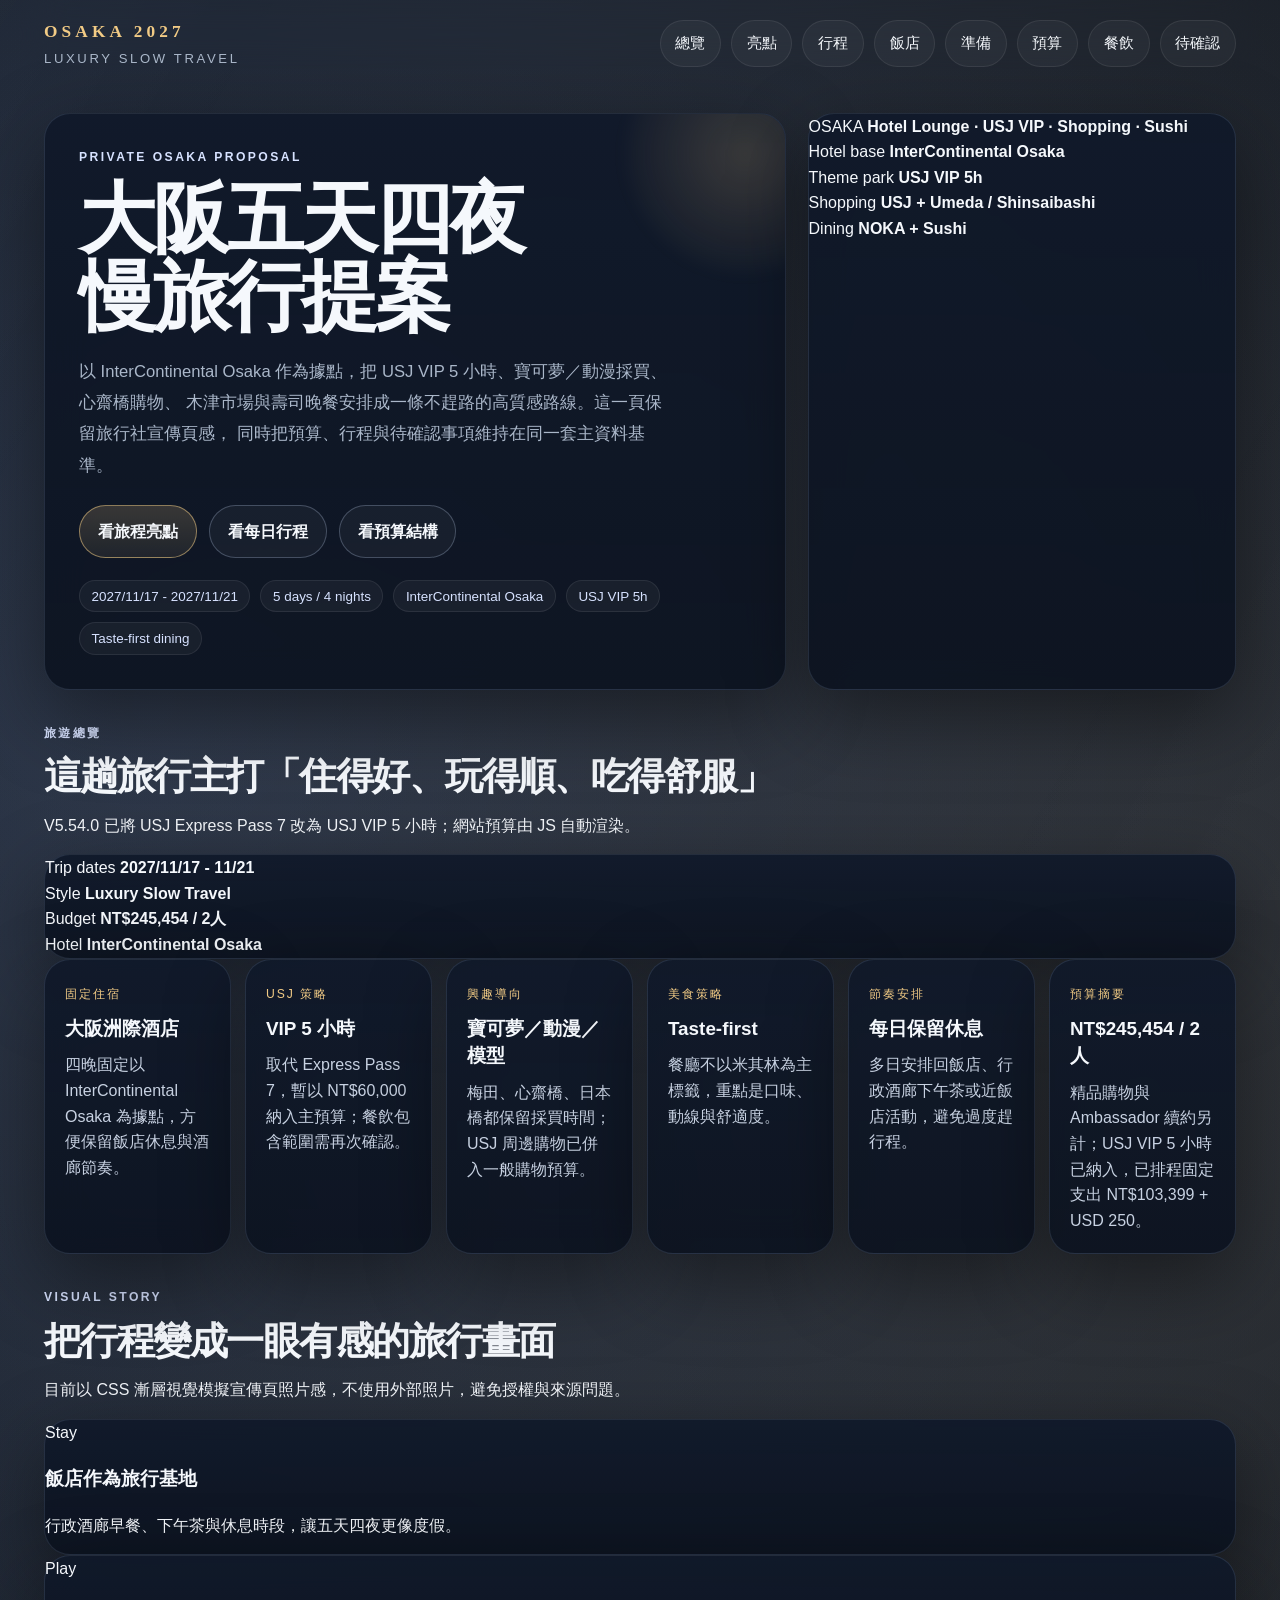
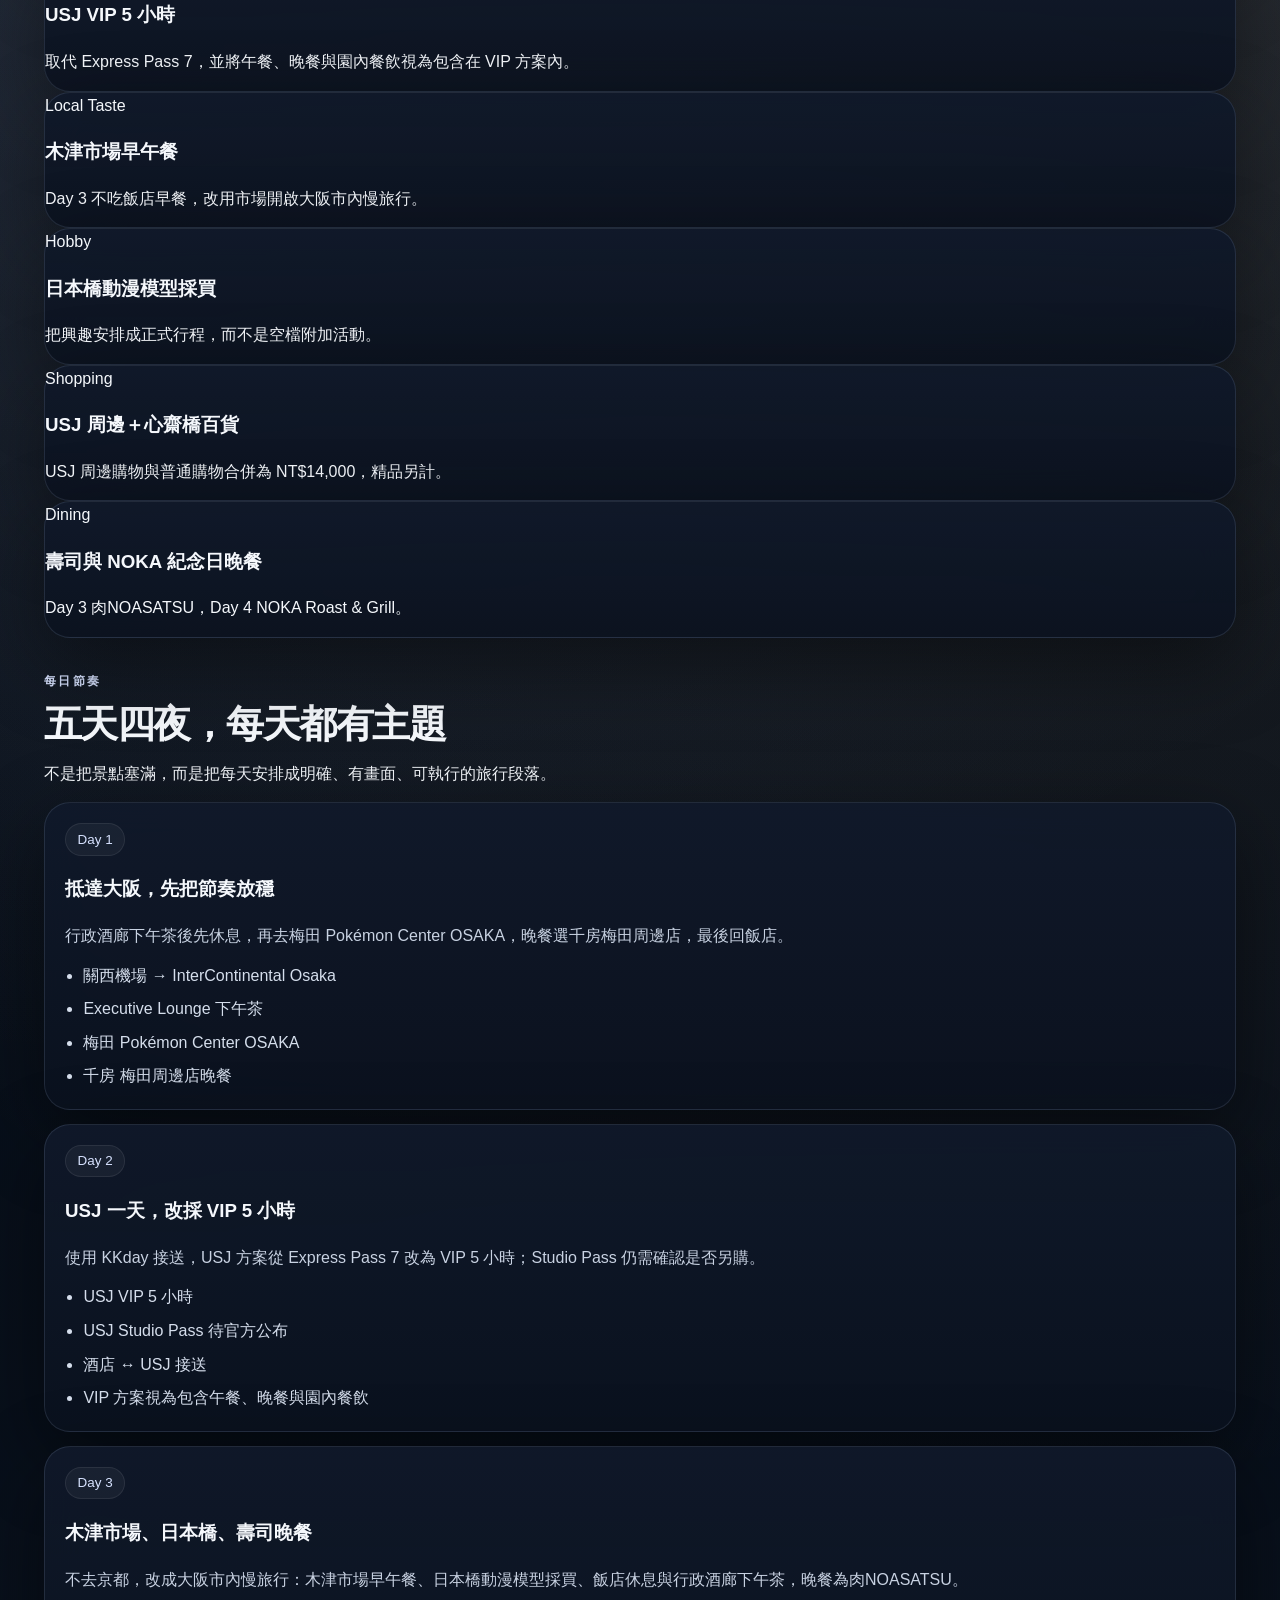
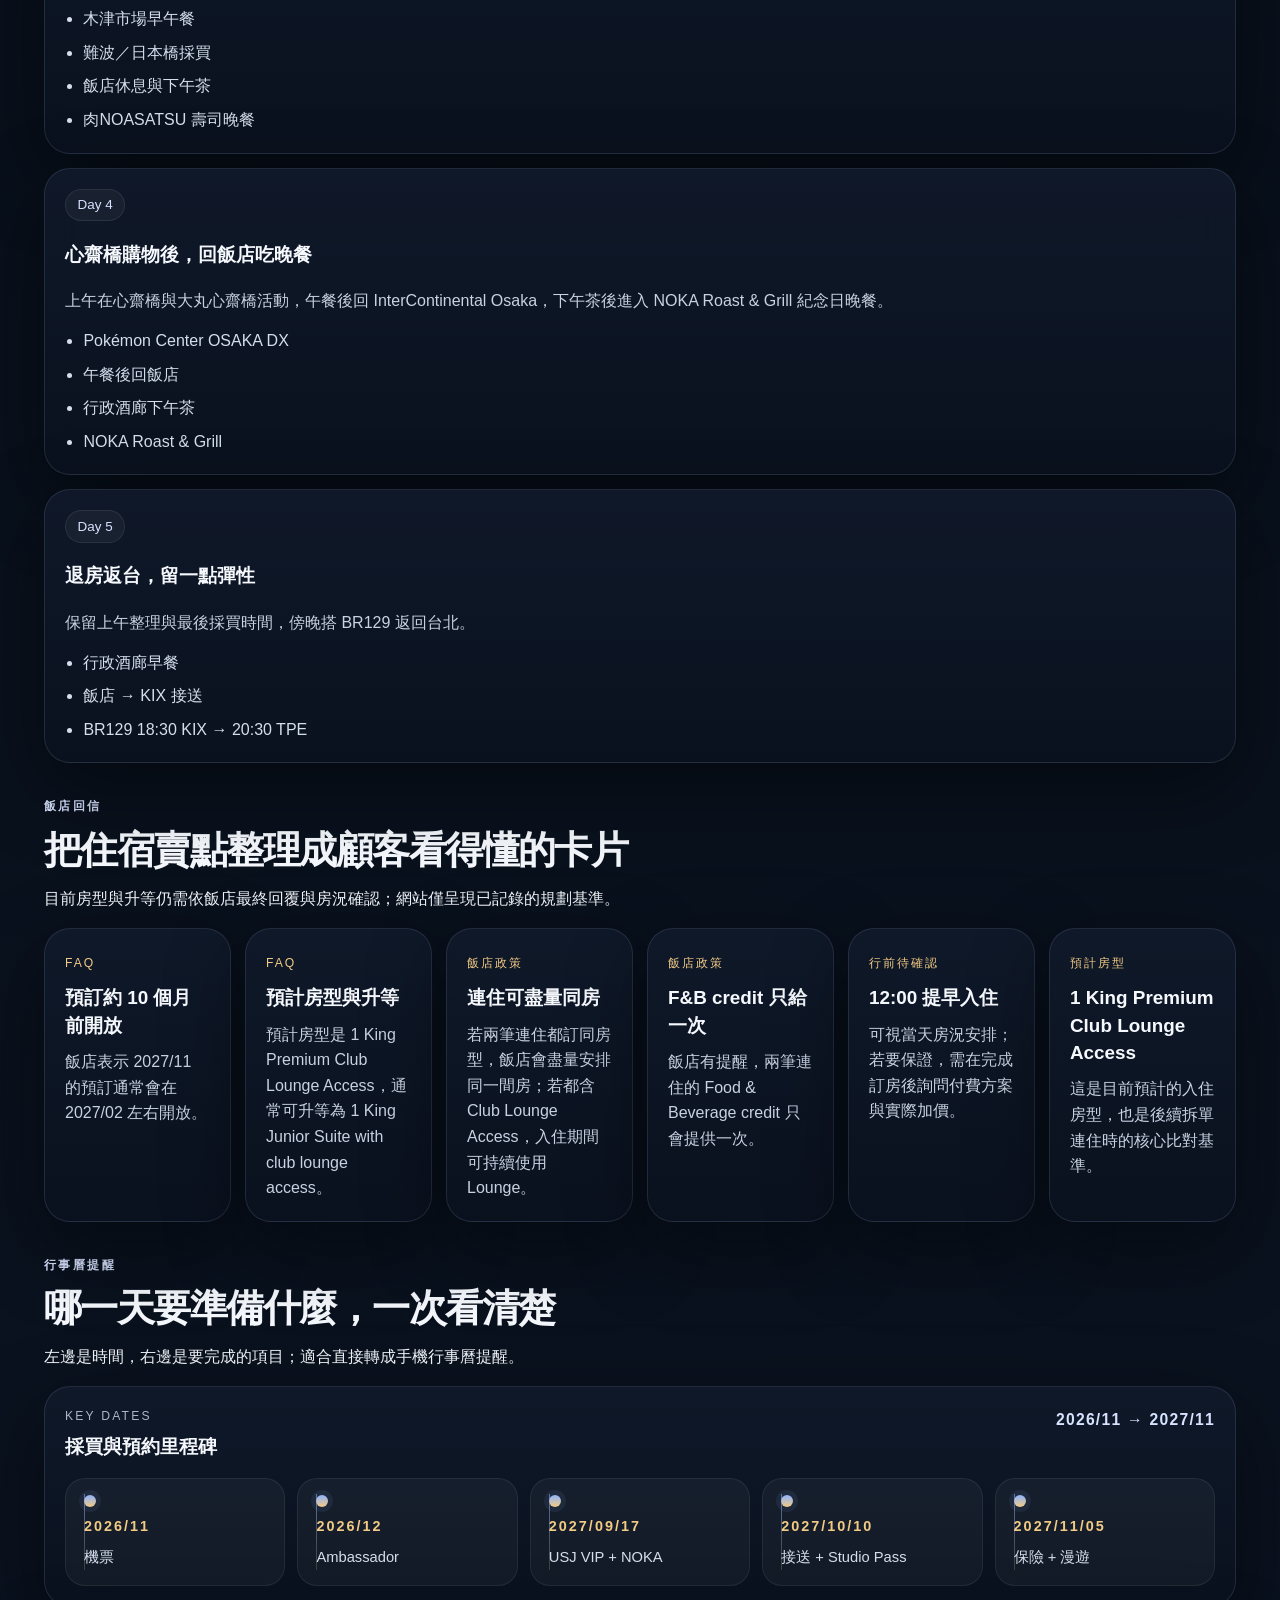
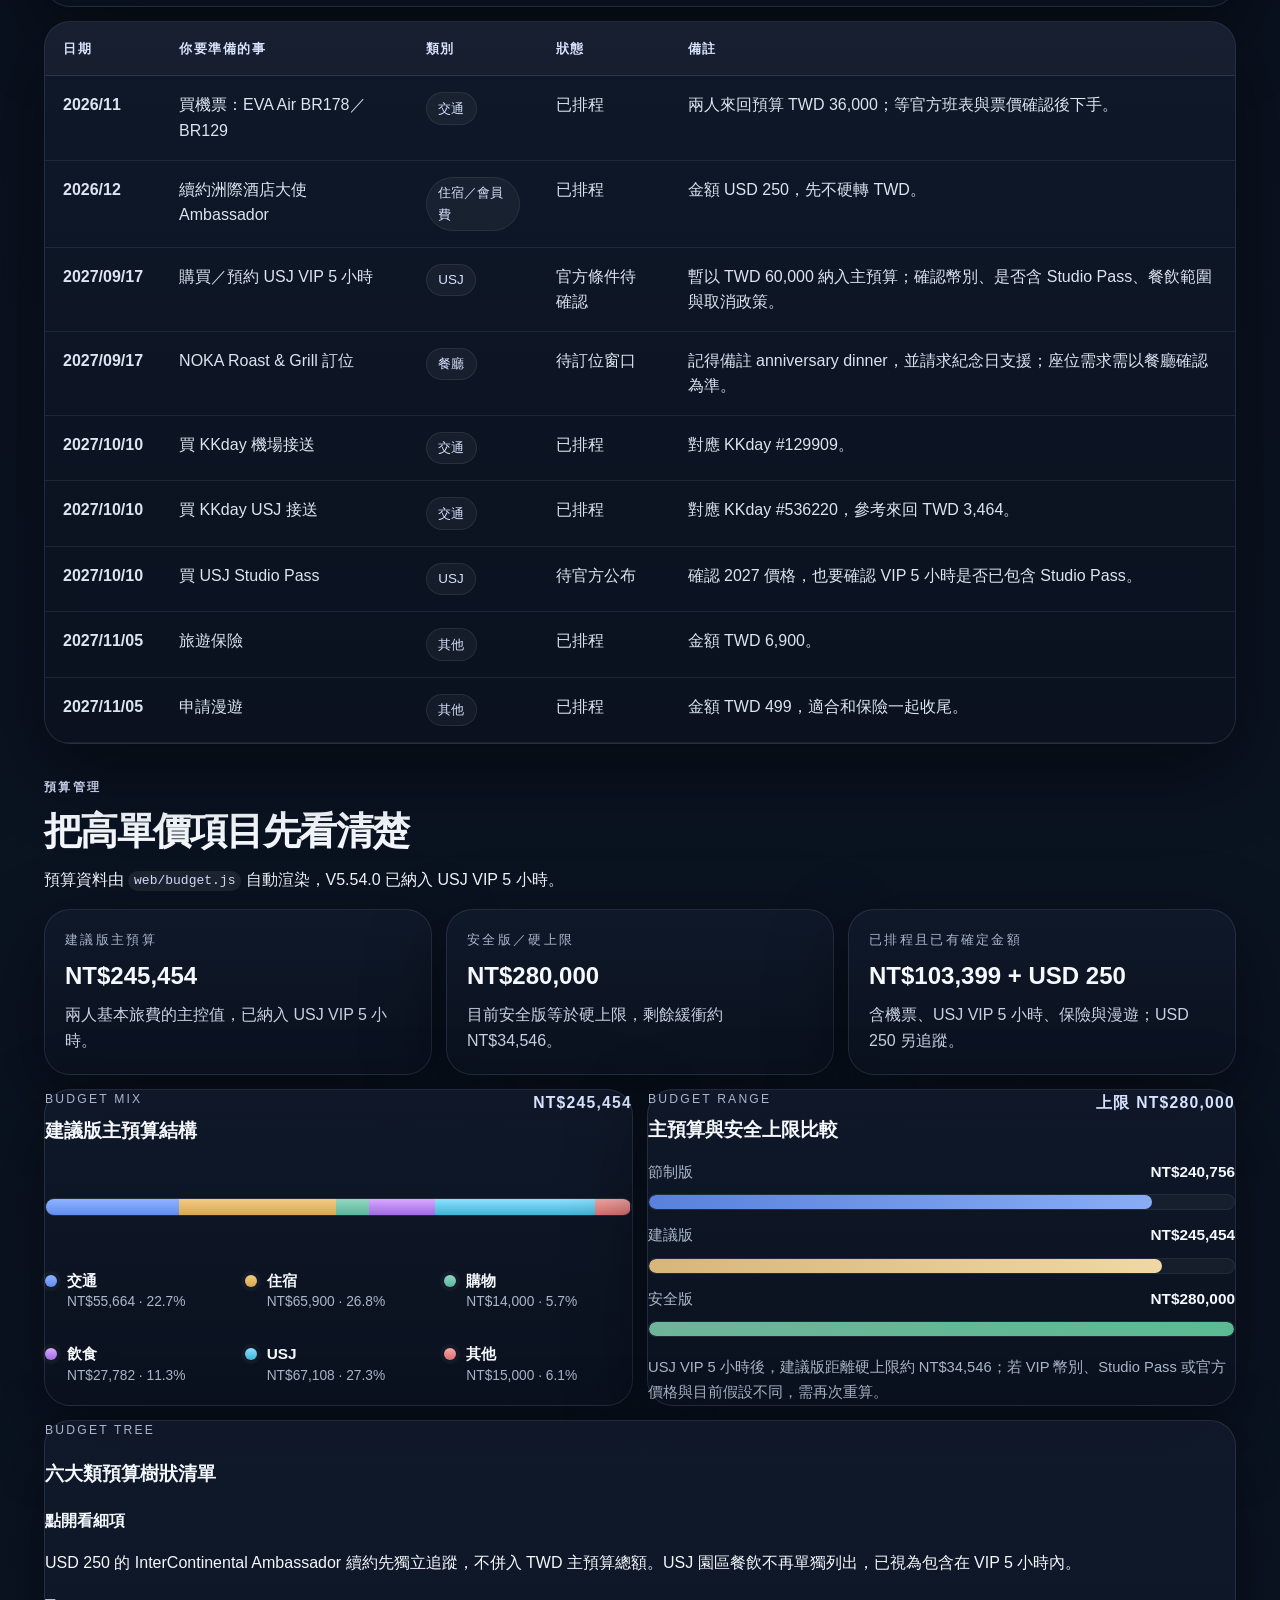
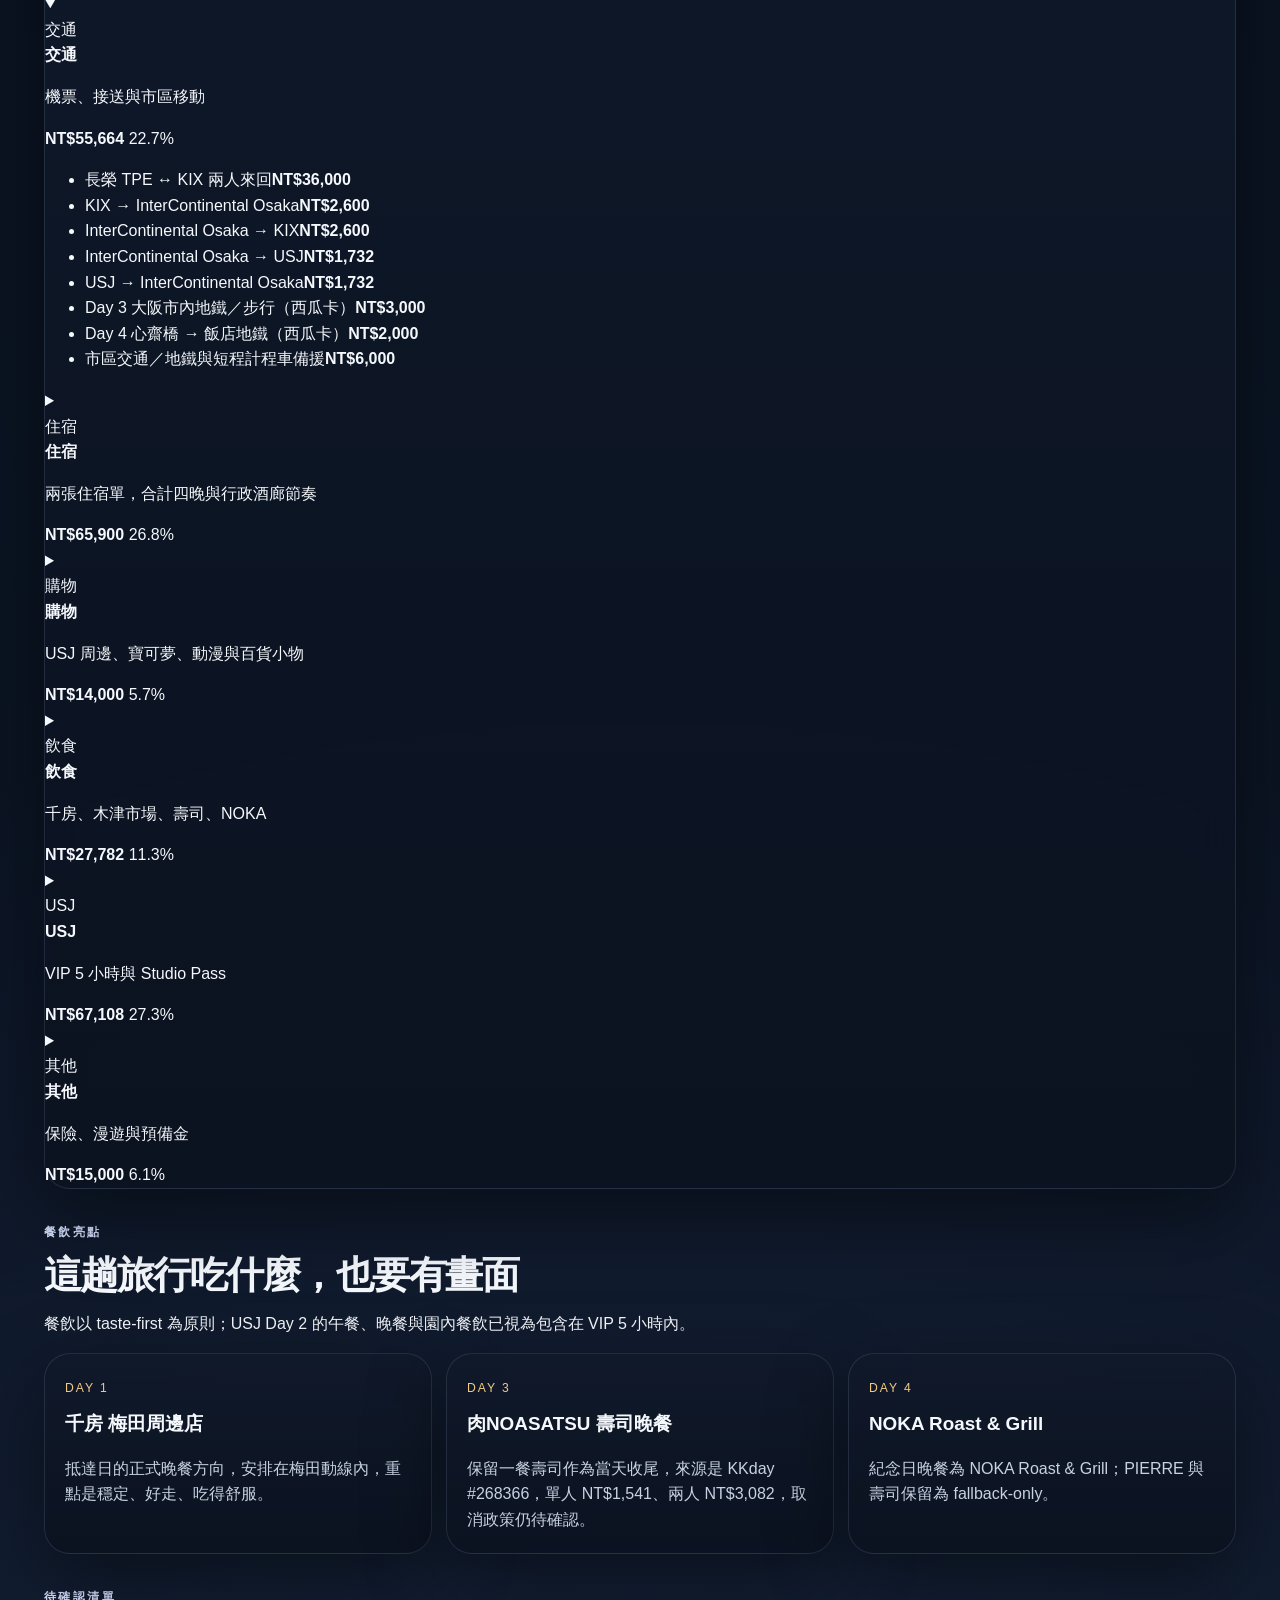
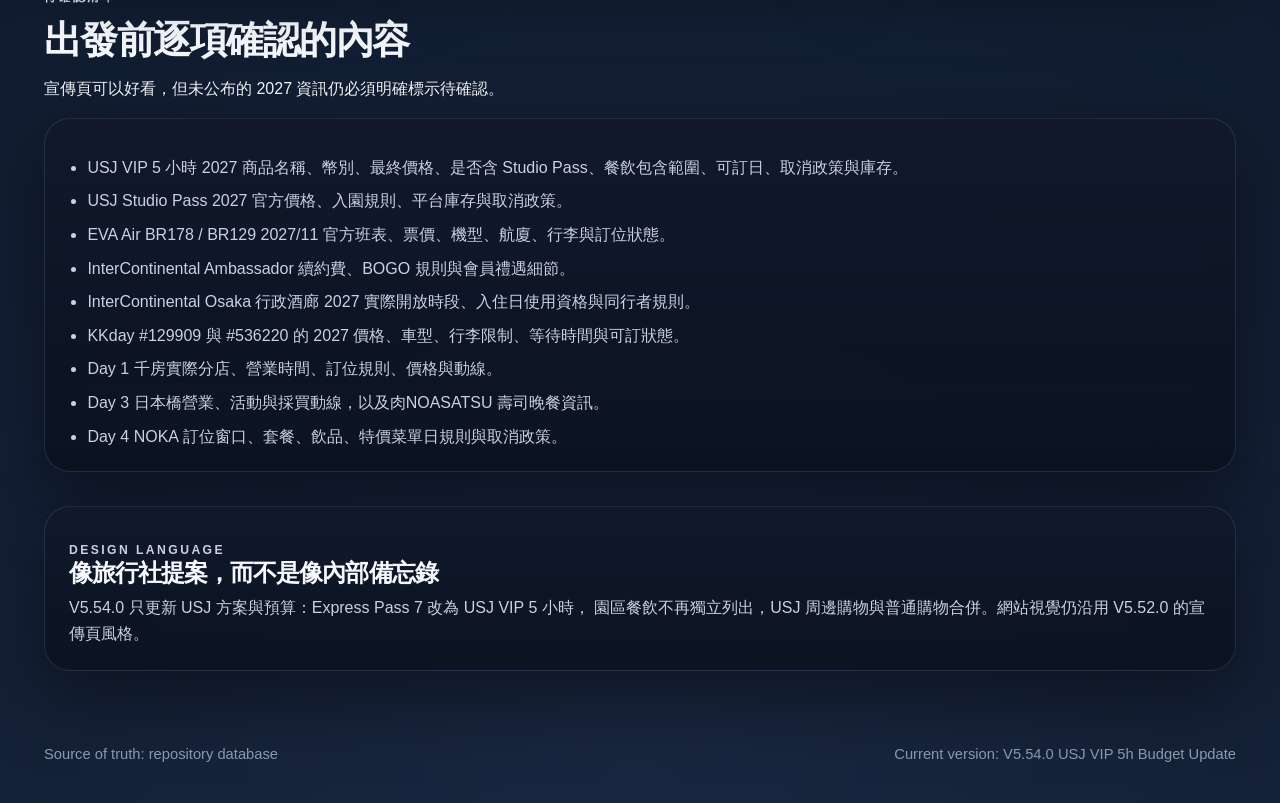
==== commit 9aad1c84: "Update USJ VIP plan to 5h" ====
--- a/web/index.html
+++ b/web/index.html
@@ -5,7 +5,7 @@
   <meta name="viewport" content="width=device-width, initial-scale=1">
   <meta name="color-scheme" content="dark light">
   <title>2027 大阪自由行｜Luxury Slow Travel</title>
-  <meta name="description" content="2027 大阪自由行旅行社風格宣傳頁，聚焦 InterContinental Osaka、USJ VIP 8 小時、寶可夢動漫、美食、購物與五天四夜慢旅行節奏。">
+  <meta name="description" content="2027 大阪自由行旅行社風格宣傳頁，聚焦 InterContinental Osaka、USJ VIP 5 小時、寶可夢動漫、美食、購物與五天四夜慢旅行節奏。">
   <link rel="stylesheet" href="./styles.css">
 </head>
 <body>
@@ -34,7 +34,7 @@
         <p class="eyebrow">Private Osaka Proposal</p>
         <h1>大阪五天四夜<br>慢旅行提案</h1>
         <p class="hero-text">
-          以 InterContinental Osaka 作為據點，把 USJ VIP 8 小時、寶可夢／動漫採買、心齋橋購物、
+          以 InterContinental Osaka 作為據點，把 USJ VIP 5 小時、寶可夢／動漫採買、心齋橋購物、
           木津市場與壽司晚餐安排成一條不趕路的高質感路線。這一頁保留旅行社宣傳頁感，
           同時把預算、行程與待確認事項維持在同一套主資料基準。
         </p>
@@ -49,7 +49,7 @@
           <span>2027/11/17 - 2027/11/21</span>
           <span>5 days / 4 nights</span>
           <span>InterContinental Osaka</span>
-          <span>USJ VIP 8h</span>
+          <span>USJ VIP 5h</span>
           <span>Taste-first dining</span>
         </div>
       </div>
@@ -68,7 +68,7 @@
           </div>
           <div class="mini-photo scene-usj">
             <span>Theme park</span>
-            <strong>USJ VIP 8h</strong>
+            <strong>USJ VIP 5h</strong>
           </div>
           <div class="mini-photo scene-shopping">
             <span>Shopping</span>
@@ -89,7 +89,7 @@
           <h2>這趟旅行主打「住得好、玩得順、吃得舒服」</h2>
         </div>
         <p class="section-lead">
-          V5.53.0 已將 USJ Express Pass 7 改為 USJ VIP 8 小時；網站預算由 JS 自動渲染。
+          V5.54.0 已將 USJ Express Pass 7 改為 USJ VIP 5 小時；網站預算由 JS 自動渲染。
         </p>
       </div>
 
@@ -120,8 +120,8 @@
         </article>
         <article class="info-card panel">
           <span>USJ 策略</span>
-          <strong>VIP 8 小時</strong>
-          <p>取代 Express Pass 7，暫以 NT$87,000 納入主預算；餐飲包含範圍需再次確認。</p>
+          <strong>VIP 5 小時</strong>
+          <p>取代 Express Pass 7，暫以 NT$60,000 納入主預算；餐飲包含範圍需再次確認。</p>
         </article>
         <article class="info-card panel">
           <span>興趣導向</span>
@@ -168,7 +168,7 @@
         <article class="visual-card scene-usj panel">
           <div class="visual-copy">
             <span>Play</span>
-            <h3>USJ VIP 8 小時</h3>
+            <h3>USJ VIP 5 小時</h3>
             <p>取代 Express Pass 7，並將午餐、晚餐與園內餐飲視為包含在 VIP 方案內。</p>
           </div>
         </article>
@@ -227,9 +227,9 @@
         <article class="day-card panel">
           <div class="day-media scene-usj"><span class="day-chip">Day 2</span></div>
           <div class="day-body">
-            <h3>USJ 一天，改採 VIP 8 小時</h3>
-            <p>使用 KKday 接送，USJ 方案從 Express Pass 7 改為 VIP 8 小時；Studio Pass 仍需確認是否另購。</p>
-            <ul><li>USJ VIP 8 小時</li><li>USJ Studio Pass 待官方公布</li><li>酒店 ↔ USJ 接送</li><li>VIP 方案視為包含午餐、晚餐與園內餐飲</li></ul>
+            <h3>USJ 一天，改採 VIP 5 小時</h3>
+            <p>使用 KKday 接送，USJ 方案從 Express Pass 7 改為 VIP 5 小時；Studio Pass 仍需確認是否另購。</p>
+            <ul><li>USJ VIP 5 小時</li><li>USJ Studio Pass 待官方公布</li><li>酒店 ↔ USJ 接送</li><li>VIP 方案視為包含午餐、晚餐與園內餐飲</li></ul>
           </div>
         </article>
 
@@ -299,11 +299,11 @@
           <tbody>
             <tr><td><strong>2026/11</strong></td><td>買機票：EVA Air BR178／BR129</td><td><span class="tag">交通</span></td><td>已排程</td><td>兩人來回預算 TWD 36,000；等官方班表與票價確認後下手。</td></tr>
             <tr><td><strong>2026/12</strong></td><td>續約洲際酒店大使 Ambassador</td><td><span class="tag">住宿／會員費</span></td><td>已排程</td><td>金額 USD 250，先不硬轉 TWD。</td></tr>
-            <tr><td><strong>2027/09/17</strong></td><td>購買／預約 USJ VIP 8 小時</td><td><span class="tag">USJ</span></td><td>官方條件待確認</td><td>暫以 TWD 87,000 納入主預算；確認幣別、是否含 Studio Pass、餐飲範圍與取消政策。</td></tr>
+            <tr><td><strong>2027/09/17</strong></td><td>購買／預約 USJ VIP 5 小時</td><td><span class="tag">USJ</span></td><td>官方條件待確認</td><td>暫以 TWD 60,000 納入主預算；確認幣別、是否含 Studio Pass、餐飲範圍與取消政策。</td></tr>
             <tr><td><strong>2027/09/17</strong></td><td>NOKA Roast & Grill 訂位</td><td><span class="tag">餐廳</span></td><td>待訂位窗口</td><td>記得備註 anniversary dinner，並請求紀念日支援；座位需求需以餐廳確認為準。</td></tr>
             <tr><td><strong>2027/10/10</strong></td><td>買 KKday 機場接送</td><td><span class="tag">交通</span></td><td>已排程</td><td>對應 KKday #129909。</td></tr>
             <tr><td><strong>2027/10/10</strong></td><td>買 KKday USJ 接送</td><td><span class="tag">交通</span></td><td>已排程</td><td>對應 KKday #536220，參考來回 TWD 3,464。</td></tr>
-            <tr><td><strong>2027/10/10</strong></td><td>買 USJ Studio Pass</td><td><span class="tag">USJ</span></td><td>待官方公布</td><td>確認 2027 價格，也要確認 VIP 8 小時是否已包含 Studio Pass。</td></tr>
+            <tr><td><strong>2027/10/10</strong></td><td>買 USJ Studio Pass</td><td><span class="tag">USJ</span></td><td>待官方公布</td><td>確認 2027 價格，也要確認 VIP 5 小時是否已包含 Studio Pass。</td></tr>
             <tr><td><strong>2027/11/05</strong></td><td>旅遊保險</td><td><span class="tag">其他</span></td><td>已排程</td><td>金額 TWD 6,900。</td></tr>
             <tr><td><strong>2027/11/05</strong></td><td>申請漫遊</td><td><span class="tag">其他</span></td><td>已排程</td><td>金額 TWD 499，適合和保險一起收尾。</td></tr>
           </tbody>
@@ -314,7 +314,7 @@
     <section id="budget" class="section">
       <div class="section-heading split-heading">
         <div><p class="eyebrow">預算管理</p><h2>把高單價項目先看清楚</h2></div>
-        <p class="section-lead">預算資料由 <code>web/budget.js</code> 自動渲染，V5.53.0 已納入 USJ VIP 8 小時。</p>
+        <p class="section-lead">預算資料由 <code>web/budget.js</code> 自動渲染，V5.54.0 已納入 USJ VIP 5 小時。</p>
       </div>
       <div id="budget-app"></div>
     </section>
@@ -322,7 +322,7 @@
     <section id="dining" class="section">
       <div class="section-heading split-heading">
         <div><p class="eyebrow">餐飲亮點</p><h2>這趟旅行吃什麼，也要有畫面</h2></div>
-        <p class="section-lead">餐飲以 taste-first 為原則；USJ Day 2 的午餐、晚餐與園內餐飲已視為包含在 VIP 8 小時內。</p>
+        <p class="section-lead">餐飲以 taste-first 為原則；USJ Day 2 的午餐、晚餐與園內餐飲已視為包含在 VIP 5 小時內。</p>
       </div>
       <div class="card-grid three-up">
         <article class="feature-card panel"><div class="feature-photo scene-okonomi"></div><span class="feature-kicker">Day 1</span><h3>千房 梅田周邊店</h3><p>抵達日的正式晚餐方向，安排在梅田動線內，重點是穩定、好走、吃得舒服。</p></article>
@@ -338,7 +338,7 @@
       </div>
       <div class="pending-grid panel">
         <ul class="pending-list">
-          <li>USJ VIP 8 小時 2027 商品名稱、幣別、最終價格、是否含 Studio Pass、餐飲包含範圍、可訂日、取消政策與庫存。</li>
+          <li>USJ VIP 5 小時 2027 商品名稱、幣別、最終價格、是否含 Studio Pass、餐飲包含範圍、可訂日、取消政策與庫存。</li>
           <li>USJ Studio Pass 2027 官方價格、入園規則、平台庫存與取消政策。</li>
           <li>EVA Air BR178 / BR129 2027/11 官方班表、票價、機型、航廈、行李與訂位狀態。</li>
           <li>InterContinental Ambassador 續約費、BOGO 規則與會員禮遇細節。</li>
@@ -356,7 +356,7 @@
         <p class="eyebrow">Design language</p>
         <h2>像旅行社提案，而不是像內部備忘錄</h2>
         <p>
-          V5.53.0 只更新 USJ 方案與預算：Express Pass 7 改為 USJ VIP 8 小時，
+          V5.54.0 只更新 USJ 方案與預算：Express Pass 7 改為 USJ VIP 5 小時，
           園區餐飲不再獨立列出，USJ 周邊購物與普通購物合併。網站視覺仍沿用 V5.52.0 的宣傳頁風格。
         </p>
       </div>
@@ -365,7 +365,7 @@
 
   <footer class="footer">
     <span>Source of truth: repository database</span>
-    <span>Current version: V5.53.0 USJ VIP 8h Budget Update</span>
+    <span>Current version: V5.54.0 USJ VIP 5h Budget Update</span>
   </footer>
   <script defer src="./budget.js"></script>
 </body>
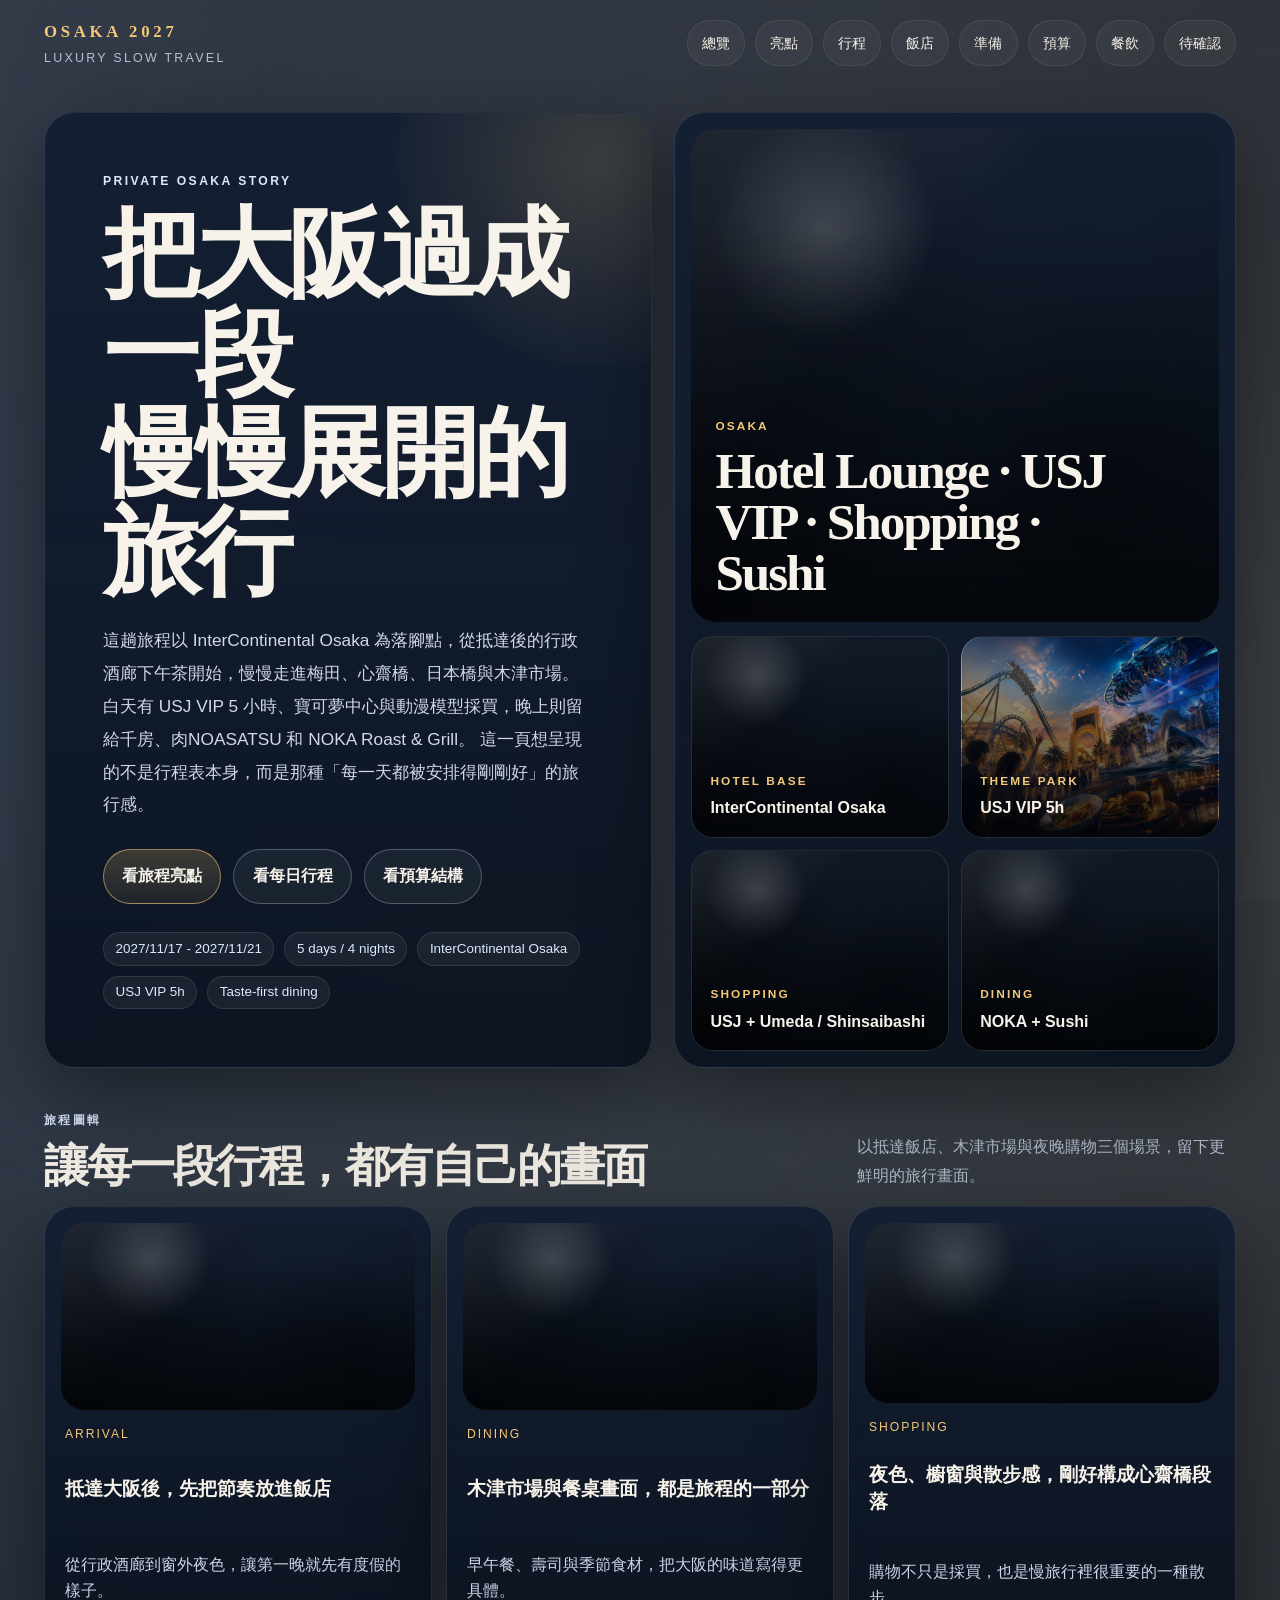
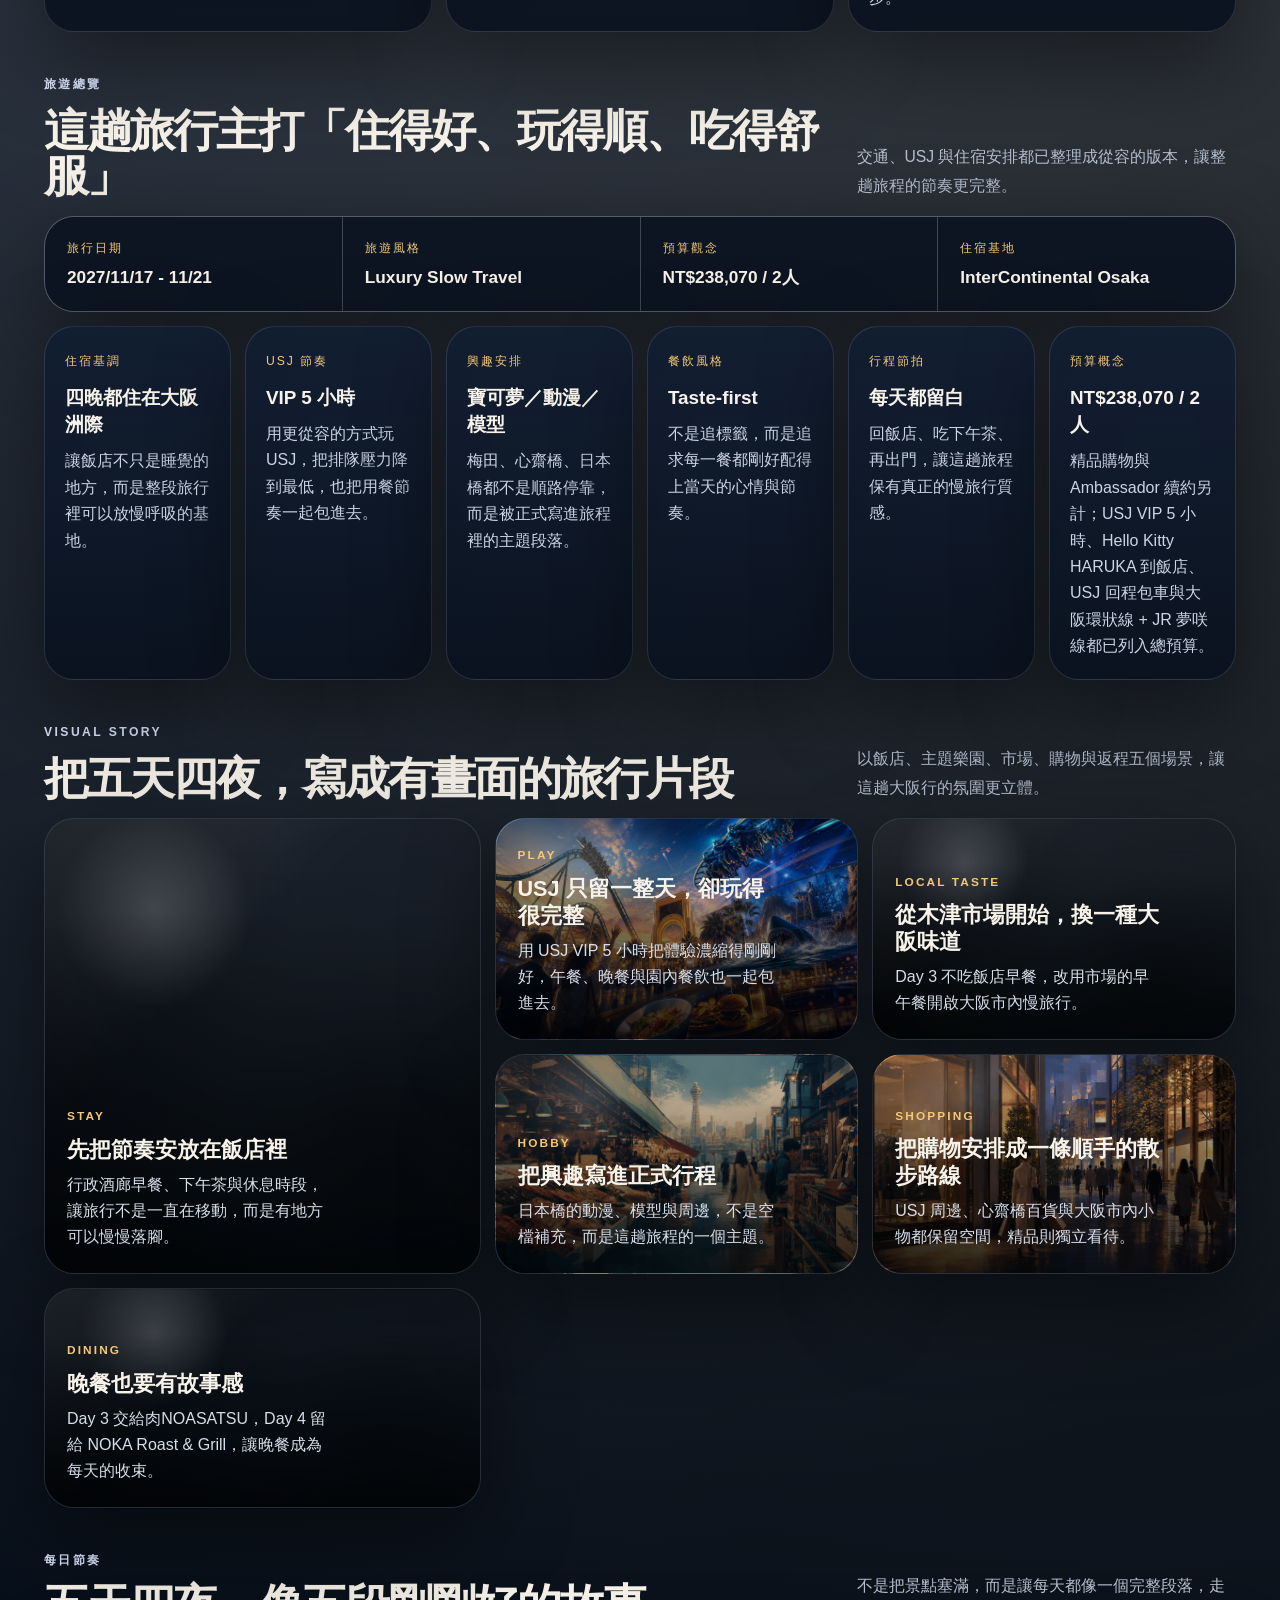
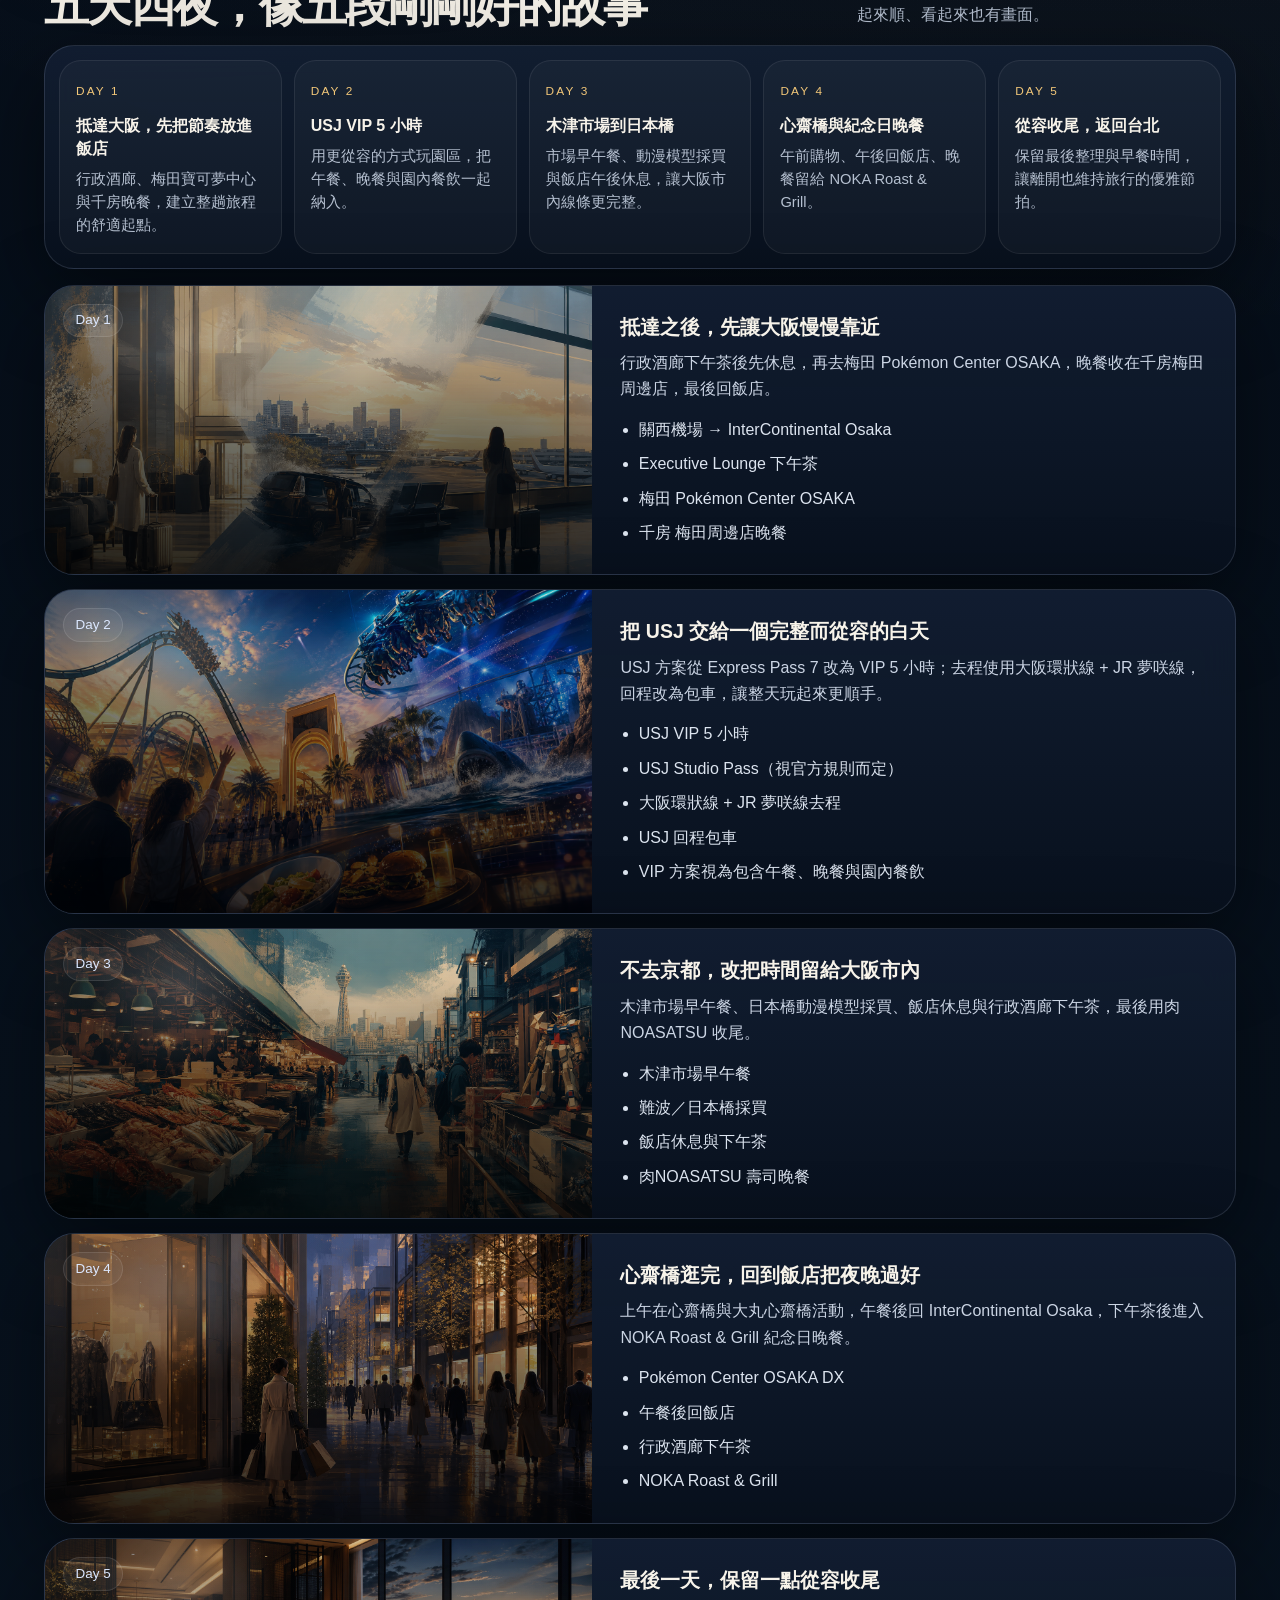
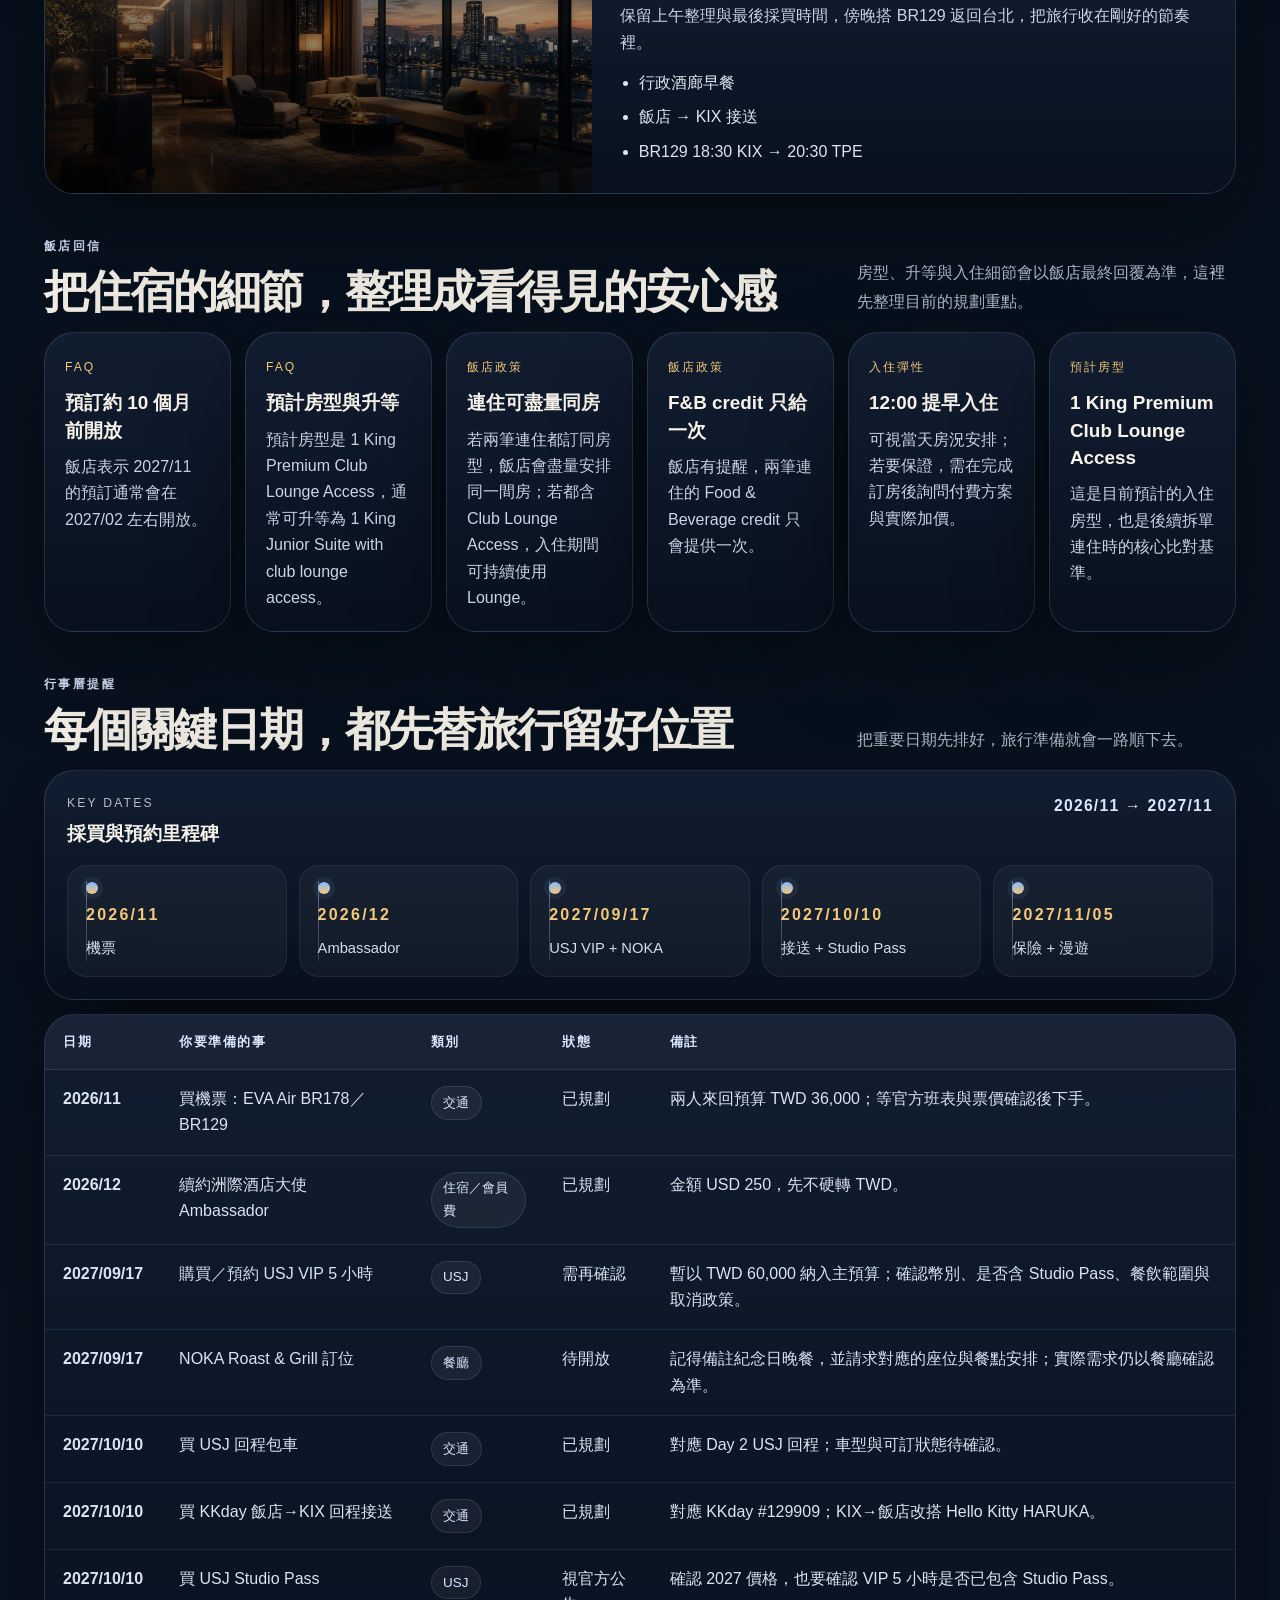
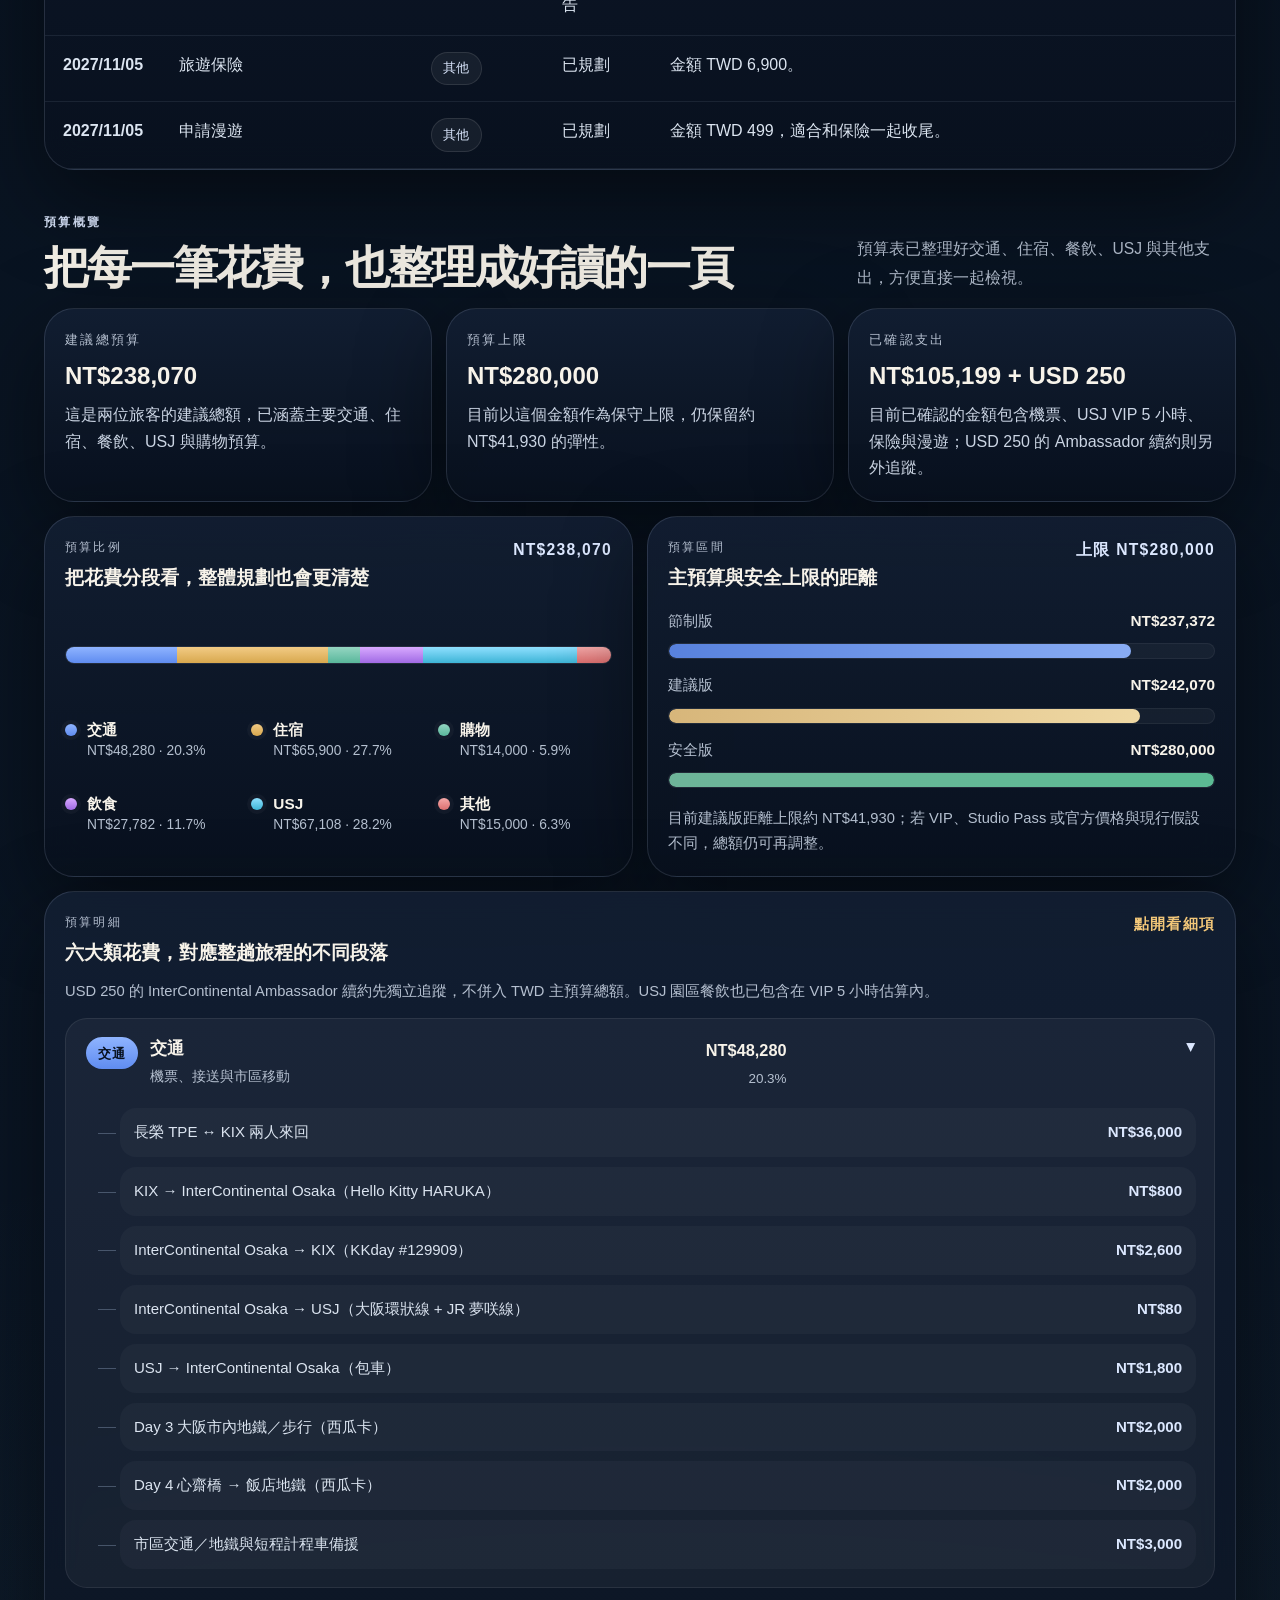
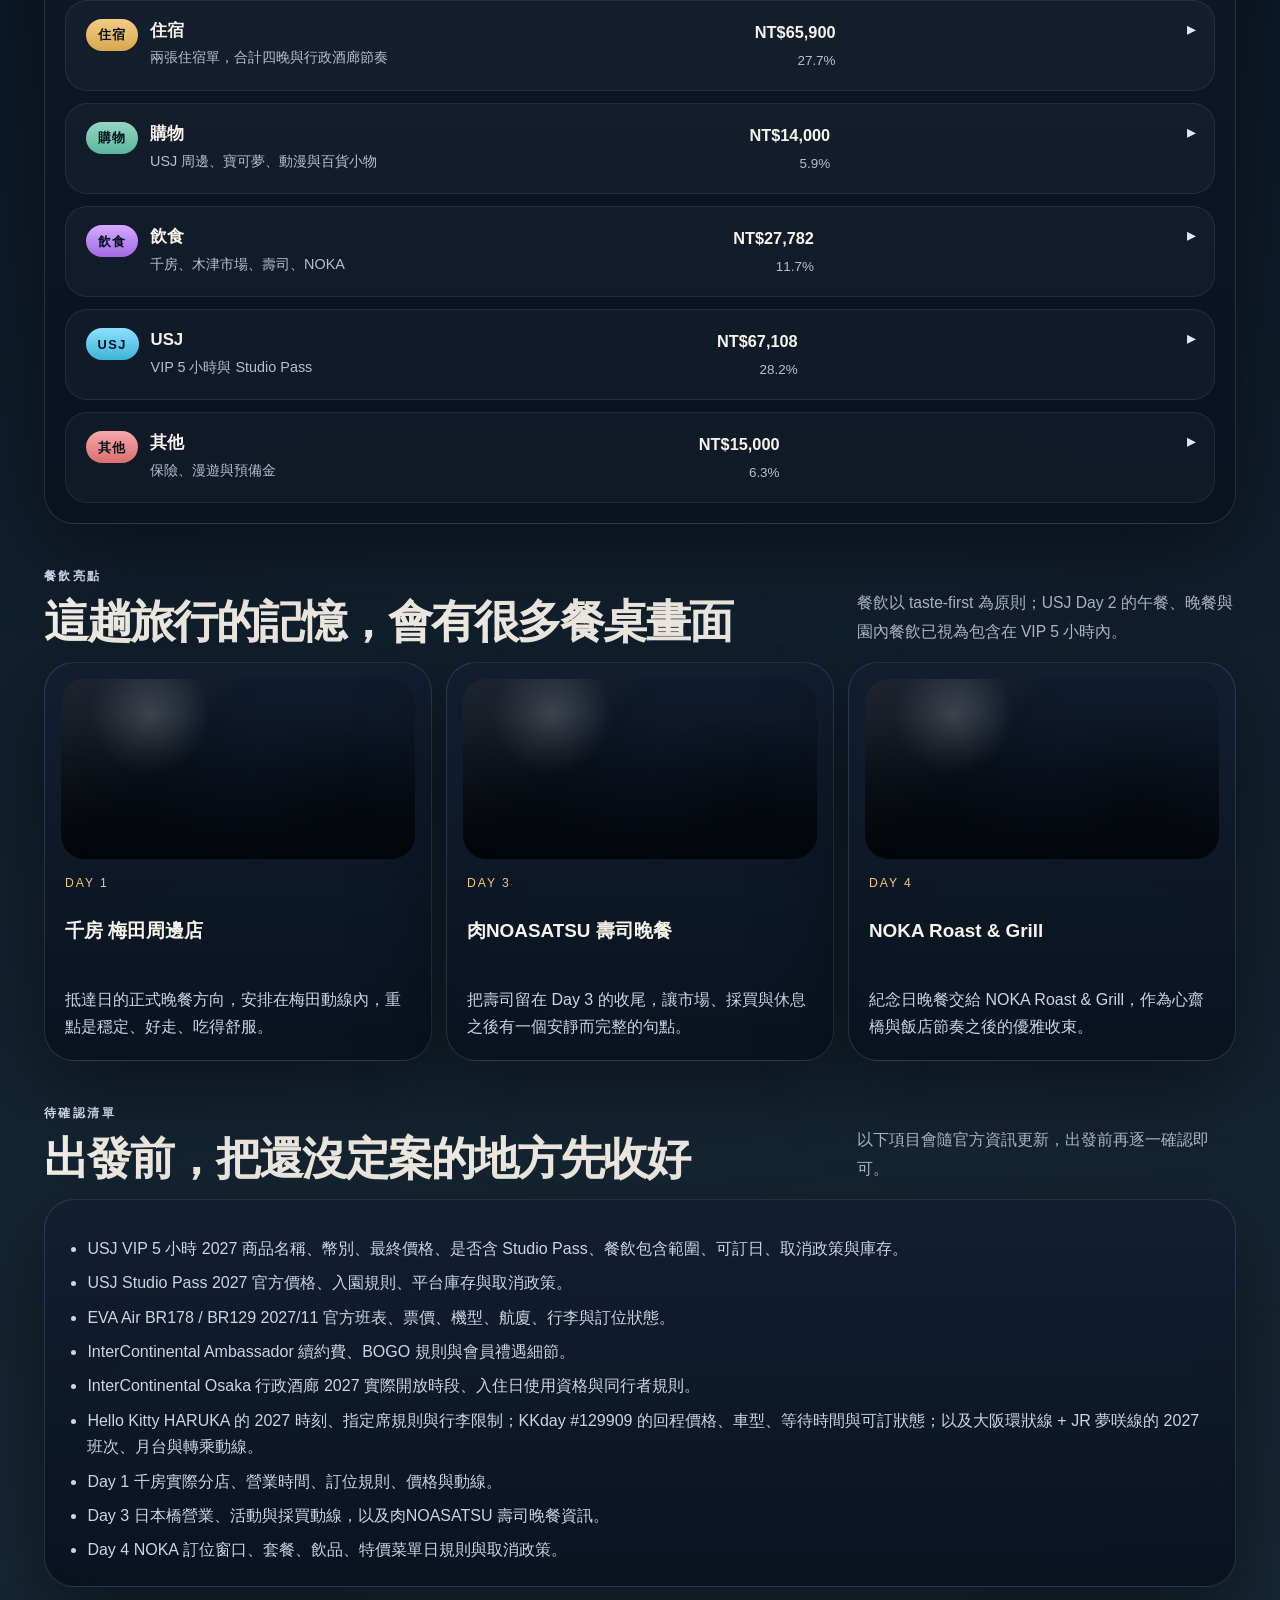
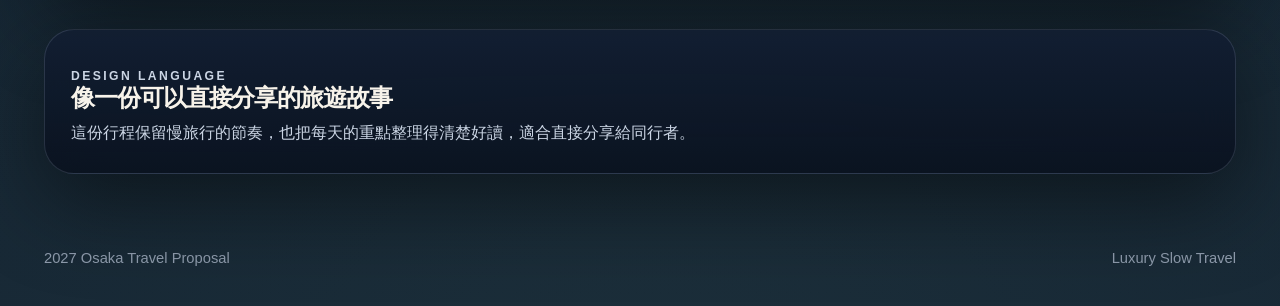
==== commit c2167005: "Refine travel proposal visuals and copy" ====
--- a/web/index.html
+++ b/web/index.html
@@ -5,7 +5,7 @@
   <meta name="viewport" content="width=device-width, initial-scale=1">
   <meta name="color-scheme" content="dark light">
   <title>2027 大阪自由行｜Luxury Slow Travel</title>
-  <meta name="description" content="2027 大阪自由行旅行社風格宣傳頁，聚焦 InterContinental Osaka、USJ VIP 5 小時、寶可夢動漫、美食、購物與五天四夜慢旅行節奏。">
+  <meta name="description" content="2027 大阪自由行的敘事型旅遊簡介，聚焦 InterContinental Osaka、Hello Kitty HARUKA、USJ VIP 5 小時、包車回程、寶可夢動漫、美食、購物與五天四夜慢旅行節奏。">
   <link rel="stylesheet" href="./styles.css">
 </head>
 <body>
@@ -31,12 +31,12 @@
   <main id="top" class="shell">
     <section class="hero hero-showcase">
       <div class="hero-copy panel">
-        <p class="eyebrow">Private Osaka Proposal</p>
-        <h1>大阪五天四夜<br>慢旅行提案</h1>
+        <p class="eyebrow">Private Osaka Story</p>
+        <h1>把大阪過成一段<br>慢慢展開的旅行</h1>
         <p class="hero-text">
-          以 InterContinental Osaka 作為據點，把 USJ VIP 5 小時、寶可夢／動漫採買、心齋橋購物、
-          木津市場與壽司晚餐安排成一條不趕路的高質感路線。這一頁保留旅行社宣傳頁感，
-          同時把預算、行程與待確認事項維持在同一套主資料基準。
+          這趟旅程以 InterContinental Osaka 為落腳點，從抵達後的行政酒廊下午茶開始，慢慢走進梅田、心齋橋、日本橋與木津市場。
+          白天有 USJ VIP 5 小時、寶可夢中心與動漫模型採買，晚上則留給千房、肉NOASATSU 和 NOKA Roast & Grill。
+          這一頁想呈現的不是行程表本身，而是那種「每一天都被安排得剛剛好」的旅行感。
         </p>
 
         <div class="hero-actions">
@@ -55,26 +55,26 @@
       </div>
 
       <aside class="hero-visual panel" aria-label="旅程視覺摘要">
-        <div class="poster-scene">
+        <div class="poster-scene image-arrival" role="img" aria-label="大阪抵達與飯店行政酒廊的插圖">
           <div class="poster-copy">
             <span>OSAKA</span>
             <strong>Hotel Lounge · USJ VIP · Shopping · Sushi</strong>
           </div>
         </div>
         <div class="mini-photo-grid">
-          <div class="mini-photo scene-hotel">
+          <div class="mini-photo scene-hotel image-arrival">
             <span>Hotel base</span>
             <strong>InterContinental Osaka</strong>
           </div>
-          <div class="mini-photo scene-usj">
+          <div class="mini-photo day-image-2">
             <span>Theme park</span>
             <strong>USJ VIP 5h</strong>
           </div>
-          <div class="mini-photo scene-shopping">
+          <div class="mini-photo scene-shopping image-shopping">
             <span>Shopping</span>
             <strong>USJ + Umeda / Shinsaibashi</strong>
           </div>
-          <div class="mini-photo scene-dining">
+          <div class="mini-photo scene-dining image-market">
             <span>Dining</span>
             <strong>NOKA + Sushi</strong>
           </div>
@@ -82,6 +82,39 @@
       </aside>
     </section>
 
+    <section id="gallery" class="section">
+      <div class="section-heading split-heading">
+        <div>
+          <p class="eyebrow">旅程圖輯</p>
+          <h2>讓每一段行程，都有自己的畫面</h2>
+        </div>
+        <p class="section-lead">
+          以抵達飯店、木津市場與夜晚購物三個場景，留下更鮮明的旅行畫面。
+        </p>
+      </div>
+
+      <div class="card-grid three-up">
+        <article class="feature-card panel">
+          <div class="feature-photo image-arrival" role="img" aria-label="大阪抵達與飯店行政酒廊插圖"></div>
+          <span class="feature-kicker">Arrival</span>
+          <h3>抵達大阪後，先把節奏放進飯店</h3>
+          <p>從行政酒廊到窗外夜色，讓第一晚就先有度假的樣子。</p>
+        </article>
+        <article class="feature-card panel">
+          <div class="feature-photo image-market" role="img" aria-label="大阪市場與壽司餐桌插圖"></div>
+          <span class="feature-kicker">Dining</span>
+          <h3>木津市場與餐桌畫面，都是旅程的一部分</h3>
+          <p>早午餐、壽司與季節食材，把大阪的味道寫得更具體。</p>
+        </article>
+        <article class="feature-card panel">
+          <div class="feature-photo image-shopping" role="img" aria-label="大阪夜晚購物街與精品櫥窗插圖"></div>
+          <span class="feature-kicker">Shopping</span>
+          <h3>夜色、櫥窗與散步感，剛好構成心齋橋段落</h3>
+          <p>購物不只是採買，也是慢旅行裡很重要的一種散步。</p>
+        </article>
+      </div>
+    </section>
+
     <section id="overview" class="section">
       <div class="section-heading split-heading">
         <div>
@@ -89,57 +122,57 @@
           <h2>這趟旅行主打「住得好、玩得順、吃得舒服」</h2>
         </div>
         <p class="section-lead">
-          V5.54.0 已將 USJ Express Pass 7 改為 USJ VIP 5 小時；網站預算由 JS 自動渲染。
+          交通、USJ 與住宿安排都已整理成從容的版本，讓整趟旅程的節奏更完整。
         </p>
       </div>
 
       <div class="sales-strip panel">
         <div>
-          <span>Trip dates</span>
+          <span>旅行日期</span>
           <strong>2027/11/17 - 11/21</strong>
         </div>
         <div>
-          <span>Style</span>
+          <span>旅遊風格</span>
           <strong>Luxury Slow Travel</strong>
         </div>
         <div>
-          <span>Budget</span>
+          <span>預算觀念</span>
           <strong data-budget-text="overview-recommended-total">由 JS 計算</strong>
         </div>
         <div>
-          <span>Hotel</span>
+          <span>住宿基地</span>
           <strong>InterContinental Osaka</strong>
         </div>
       </div>
 
       <div class="card-grid six-up">
         <article class="info-card panel">
-          <span>固定住宿</span>
-          <strong>大阪洲際酒店</strong>
-          <p>四晚固定以 InterContinental Osaka 為據點，方便保留飯店休息與酒廊節奏。</p>
-        </article>
-        <article class="info-card panel">
-          <span>USJ 策略</span>
+          <span>住宿基調</span>
+          <strong>四晚都住在大阪洲際</strong>
+          <p>讓飯店不只是睡覺的地方，而是整段旅行裡可以放慢呼吸的基地。</p>
+        </article>
+        <article class="info-card panel">
+          <span>USJ 節奏</span>
           <strong>VIP 5 小時</strong>
-          <p>取代 Express Pass 7，暫以 NT$60,000 納入主預算；餐飲包含範圍需再次確認。</p>
-        </article>
-        <article class="info-card panel">
-          <span>興趣導向</span>
+          <p>用更從容的方式玩 USJ，把排隊壓力降到最低，也把用餐節奏一起包進去。</p>
+        </article>
+        <article class="info-card panel">
+          <span>興趣安排</span>
           <strong>寶可夢／動漫／模型</strong>
-          <p>梅田、心齋橋、日本橋都保留採買時間；USJ 周邊購物已併入一般購物預算。</p>
-        </article>
-        <article class="info-card panel">
-          <span>美食策略</span>
+          <p>梅田、心齋橋、日本橋都不是順路停靠，而是被正式寫進旅程裡的主題段落。</p>
+        </article>
+        <article class="info-card panel">
+          <span>餐飲風格</span>
           <strong>Taste-first</strong>
-          <p>餐廳不以米其林為主標籤，重點是口味、動線與舒適度。</p>
-        </article>
-        <article class="info-card panel">
-          <span>節奏安排</span>
-          <strong>每日保留休息</strong>
-          <p>多日安排回飯店、行政酒廊下午茶或近飯店活動，避免過度趕行程。</p>
-        </article>
-        <article class="info-card panel">
-          <span>預算摘要</span>
+          <p>不是追標籤，而是追求每一餐都剛好配得上當天的心情與節奏。</p>
+        </article>
+        <article class="info-card panel">
+          <span>行程節拍</span>
+          <strong>每天都留白</strong>
+          <p>回飯店、吃下午茶、再出門，讓這趟旅程保有真正的慢旅行質感。</p>
+        </article>
+        <article class="info-card panel">
+          <span>預算概念</span>
           <strong data-budget-text="hero-recommended-total">由 JS 計算</strong>
           <p data-budget-text="overview-recommended-note">載入後自動更新。</p>
         </article>
@@ -150,54 +183,54 @@
       <div class="section-heading split-heading">
         <div>
           <p class="eyebrow">Visual Story</p>
-          <h2>把行程變成一眼有感的旅行畫面</h2>
+          <h2>把五天四夜，寫成有畫面的旅行片段</h2>
         </div>
         <p class="section-lead">
-          目前以 CSS 漸層視覺模擬宣傳頁照片感，不使用外部照片，避免授權與來源問題。
+          以飯店、主題樂園、市場、購物與返程五個場景，讓這趟大阪行的氛圍更立體。
         </p>
       </div>
 
       <div class="visual-grid">
-        <article class="visual-card tall scene-hotel panel">
+        <article class="visual-card tall scene-hotel image-arrival panel">
           <div class="visual-copy">
             <span>Stay</span>
-            <h3>飯店作為旅行基地</h3>
-            <p>行政酒廊早餐、下午茶與休息時段，讓五天四夜更像度假。</p>
-          </div>
-        </article>
-        <article class="visual-card scene-usj panel">
+            <h3>先把節奏安放在飯店裡</h3>
+            <p>行政酒廊早餐、下午茶與休息時段，讓旅行不是一直在移動，而是有地方可以慢慢落腳。</p>
+          </div>
+        </article>
+        <article class="visual-card scene-usj day-image-2 panel">
           <div class="visual-copy">
             <span>Play</span>
-            <h3>USJ VIP 5 小時</h3>
-            <p>取代 Express Pass 7，並將午餐、晚餐與園內餐飲視為包含在 VIP 方案內。</p>
-          </div>
-        </article>
-        <article class="visual-card scene-market panel">
+            <h3>USJ 只留一整天，卻玩得很完整</h3>
+            <p>用 USJ VIP 5 小時把體驗濃縮得剛剛好，午餐、晚餐與園內餐飲也一起包進去。</p>
+          </div>
+        </article>
+        <article class="visual-card scene-market image-market panel">
           <div class="visual-copy">
             <span>Local Taste</span>
-            <h3>木津市場早午餐</h3>
-            <p>Day 3 不吃飯店早餐，改用市場開啟大阪市內慢旅行。</p>
-          </div>
-        </article>
-        <article class="visual-card scene-anime panel">
+            <h3>從木津市場開始，換一種大阪味道</h3>
+            <p>Day 3 不吃飯店早餐，改用市場的早午餐開啟大阪市內慢旅行。</p>
+          </div>
+        </article>
+        <article class="visual-card scene-anime image-hobby panel">
           <div class="visual-copy">
             <span>Hobby</span>
-            <h3>日本橋動漫模型採買</h3>
-            <p>把興趣安排成正式行程，而不是空檔附加活動。</p>
-          </div>
-        </article>
-        <article class="visual-card scene-shopping panel">
+            <h3>把興趣寫進正式行程</h3>
+            <p>日本橋的動漫、模型與周邊，不是空檔補充，而是這趟旅程的一個主題。</p>
+          </div>
+        </article>
+        <article class="visual-card scene-shopping day-image-4 panel">
           <div class="visual-copy">
             <span>Shopping</span>
-            <h3>USJ 周邊＋心齋橋百貨</h3>
-            <p>USJ 周邊購物與普通購物合併為 NT$14,000，精品另計。</p>
-          </div>
-        </article>
-        <article class="visual-card scene-dining panel">
+            <h3>把購物安排成一條順手的散步路線</h3>
+            <p>USJ 周邊、心齋橋百貨與大阪市內小物都保留空間，精品則獨立看待。</p>
+          </div>
+        </article>
+        <article class="visual-card scene-dining image-dining panel">
           <div class="visual-copy">
             <span>Dining</span>
-            <h3>壽司與 NOKA 紀念日晚餐</h3>
-            <p>Day 3 肉NOASATSU，Day 4 NOKA Roast & Grill。</p>
+            <h3>晚餐也要有故事感</h3>
+            <p>Day 3 交給肉NOASATSU，Day 4 留給 NOKA Roast & Grill，讓晚餐成為每天的收束。</p>
           </div>
         </article>
       </div>
@@ -207,55 +240,83 @@
       <div class="section-heading split-heading">
         <div>
           <p class="eyebrow">每日節奏</p>
-          <h2>五天四夜，每天都有主題</h2>
+          <h2>五天四夜，像五段剛剛好的故事</h2>
         </div>
         <p class="section-lead">
-          不是把景點塞滿，而是把每天安排成明確、有畫面、可執行的旅行段落。
-        </p>
+          不是把景點塞滿，而是讓每天都像一個完整段落，走起來順、看起來也有畫面。
+        </p>
+      </div>
+
+      <div class="proposal-strip panel" aria-label="五日提案摘要">
+        <div class="proposal-item">
+          <span>Day 1</span>
+          <strong>抵達大阪，先把節奏放進飯店</strong>
+          <p>行政酒廊、梅田寶可夢中心與千房晚餐，建立整趟旅程的舒適起點。</p>
+        </div>
+        <div class="proposal-item">
+          <span>Day 2</span>
+          <strong>USJ VIP 5 小時</strong>
+          <p>用更從容的方式玩園區，把午餐、晚餐與園內餐飲一起納入。</p>
+        </div>
+        <div class="proposal-item">
+          <span>Day 3</span>
+          <strong>木津市場到日本橋</strong>
+          <p>市場早午餐、動漫模型採買與飯店午後休息，讓大阪市內線條更完整。</p>
+        </div>
+        <div class="proposal-item">
+          <span>Day 4</span>
+          <strong>心齋橋與紀念日晚餐</strong>
+          <p>午前購物、午後回飯店、晚餐留給 NOKA Roast &amp; Grill。</p>
+        </div>
+        <div class="proposal-item">
+          <span>Day 5</span>
+          <strong>從容收尾，返回台北</strong>
+          <p>保留最後整理與早餐時間，讓離開也維持旅行的優雅節拍。</p>
+        </div>
       </div>
 
       <div class="timeline editorial-timeline">
         <article class="day-card panel">
-          <div class="day-media scene-arrival"><span class="day-chip">Day 1</span></div>
+          <div class="day-media day-image-1"><span class="day-chip">Day 1</span></div>
           <div class="day-body">
-            <h3>抵達大阪，先把節奏放穩</h3>
-            <p>行政酒廊下午茶後先休息，再去梅田 Pokémon Center OSAKA，晚餐選千房梅田周邊店，最後回飯店。</p>
+            <h3>抵達之後，先讓大阪慢慢靠近</h3>
+            <p>行政酒廊下午茶後先休息，再去梅田 Pokémon Center OSAKA，晚餐收在千房梅田周邊店，最後回飯店。</p>
             <ul><li>關西機場 → InterContinental Osaka</li><li>Executive Lounge 下午茶</li><li>梅田 Pokémon Center OSAKA</li><li>千房 梅田周邊店晚餐</li></ul>
           </div>
         </article>
 
         <article class="day-card panel">
-          <div class="day-media scene-usj"><span class="day-chip">Day 2</span></div>
+          <div class="day-media day-image-2"><span class="day-chip">Day 2</span></div>
           <div class="day-body">
-            <h3>USJ 一天，改採 VIP 5 小時</h3>
-            <p>使用 KKday 接送，USJ 方案從 Express Pass 7 改為 VIP 5 小時；Studio Pass 仍需確認是否另購。</p>
-            <ul><li>USJ VIP 5 小時</li><li>USJ Studio Pass 待官方公布</li><li>酒店 ↔ USJ 接送</li><li>VIP 方案視為包含午餐、晚餐與園內餐飲</li></ul>
+            <h3>把 USJ 交給一個完整而從容的白天</h3>
+            <p>USJ 方案從 Express Pass 7 改為 VIP 5 小時；去程使用大阪環狀線 + JR 夢咲線，回程改為包車，讓整天玩起來更順手。</p>
+            <ul><li>USJ VIP 5 小時</li><li>USJ Studio Pass（視官方規則而定）</li><li>大阪環狀線 + JR 夢咲線去程</li><li>USJ 回程包車</li><li>VIP 方案視為包含午餐、晚餐與園內餐飲</li></ul>
           </div>
         </article>
 
         <article class="day-card panel">
-          <div class="day-media scene-market"><span class="day-chip">Day 3</span></div>
+          <div class="day-media day-image-3"><span class="day-chip">Day 3</span></div>
           <div class="day-body">
-            <h3>木津市場、日本橋、壽司晚餐</h3>
-            <p>不去京都，改成大阪市內慢旅行：木津市場早午餐、日本橋動漫模型採買、飯店休息與行政酒廊下午茶，晚餐為肉NOASATSU。</p>
+            <h3>不去京都，改把時間留給大阪市內</h3>
+            <p>木津市場早午餐、日本橋動漫模型採買、飯店休息與行政酒廊下午茶，最後用肉NOASATSU 收尾。</p>
             <ul><li>木津市場早午餐</li><li>難波／日本橋採買</li><li>飯店休息與下午茶</li><li>肉NOASATSU 壽司晚餐</li></ul>
           </div>
         </article>
 
         <article class="day-card panel">
-          <div class="day-media scene-shopping"><span class="day-chip">Day 4</span></div>
+          <div class="day-media day-image-4"><span class="day-chip">Day 4</span></div>
           <div class="day-body">
-            <h3>心齋橋購物後，回飯店吃晚餐</h3>
+            <h3>心齋橋逛完，回到飯店把夜晚過好</h3>
             <p>上午在心齋橋與大丸心齋橋活動，午餐後回 InterContinental Osaka，下午茶後進入 NOKA Roast & Grill 紀念日晚餐。</p>
             <ul><li>Pokémon Center OSAKA DX</li><li>午餐後回飯店</li><li>行政酒廊下午茶</li><li>NOKA Roast & Grill</li></ul>
           </div>
         </article>
 
         <article class="day-card panel">
-          <div class="day-media scene-departure"><span class="day-chip">Day 5</span></div>
+          <div class="day-media day-image-5"><span class="day-chip">Day 5</span></div>
           <div class="day-body">
-            <h3>退房返台，留一點彈性</h3>
-            <p>保留上午整理與最後採買時間，傍晚搭 BR129 返回台北。</p>
+            <h3>最後一天，保留一點從容收尾</h3>
+            <p>保留上午整理與最後採買時間，傍晚搭 BR129 返回台北，把旅行收在剛好的節奏裡。</p>
             <ul><li>行政酒廊早餐</li><li>飯店 → KIX 接送</li><li>BR129 18:30 KIX → 20:30 TPE</li></ul>
           </div>
         </article>
@@ -264,23 +325,23 @@
 
     <section id="hotel-reply" class="section">
       <div class="section-heading split-heading">
-        <div><p class="eyebrow">飯店回信</p><h2>把住宿賣點整理成顧客看得懂的卡片</h2></div>
-        <p class="section-lead">目前房型與升等仍需依飯店最終回覆與房況確認；網站僅呈現已記錄的規劃基準。</p>
+        <div><p class="eyebrow">飯店回信</p><h2>把住宿的細節，整理成看得見的安心感</h2></div>
+        <p class="section-lead">房型、升等與入住細節會以飯店最終回覆為準，這裡先整理目前的規劃重點。</p>
       </div>
       <div class="card-grid six-up">
         <article class="info-card panel"><span>FAQ</span><strong>預訂約 10 個月前開放</strong><p>飯店表示 2027/11 的預訂通常會在 2027/02 左右開放。</p></article>
         <article class="info-card panel"><span>FAQ</span><strong>預計房型與升等</strong><p>預計房型是 1 King Premium Club Lounge Access，通常可升等為 1 King Junior Suite with club lounge access。</p></article>
         <article class="info-card panel"><span>飯店政策</span><strong>連住可盡量同房</strong><p>若兩筆連住都訂同房型，飯店會盡量安排同一間房；若都含 Club Lounge Access，入住期間可持續使用 Lounge。</p></article>
         <article class="info-card panel"><span>飯店政策</span><strong>F&B credit 只給一次</strong><p>飯店有提醒，兩筆連住的 Food & Beverage credit 只會提供一次。</p></article>
-        <article class="info-card panel"><span>行前待確認</span><strong>12:00 提早入住</strong><p>可視當天房況安排；若要保證，需在完成訂房後詢問付費方案與實際加價。</p></article>
+        <article class="info-card panel"><span>入住彈性</span><strong>12:00 提早入住</strong><p>可視當天房況安排；若要保證，需在完成訂房後詢問付費方案與實際加價。</p></article>
         <article class="info-card panel"><span>預計房型</span><strong>1 King Premium Club Lounge Access</strong><p>這是目前預計的入住房型，也是後續拆單連住時的核心比對基準。</p></article>
       </div>
     </section>
 
     <section id="calendar" class="section">
       <div class="section-heading split-heading">
-        <div><p class="eyebrow">行事曆提醒</p><h2>哪一天要準備什麼，一次看清楚</h2></div>
-        <p class="section-lead">左邊是時間，右邊是要完成的項目；適合直接轉成手機行事曆提醒。</p>
+        <div><p class="eyebrow">行事曆提醒</p><h2>每個關鍵日期，都先替旅行留好位置</h2></div>
+        <p class="section-lead">把重要日期先排好，旅行準備就會一路順下去。</p>
       </div>
       <div class="calendar-visual panel">
         <div class="chart-head"><div><p class="chart-kicker">Key dates</p><h3>採買與預約里程碑</h3></div><strong>2026/11 → 2027/11</strong></div>
@@ -297,15 +358,15 @@
         <table>
           <thead><tr><th>日期</th><th>你要準備的事</th><th>類別</th><th>狀態</th><th>備註</th></tr></thead>
           <tbody>
-            <tr><td><strong>2026/11</strong></td><td>買機票：EVA Air BR178／BR129</td><td><span class="tag">交通</span></td><td>已排程</td><td>兩人來回預算 TWD 36,000；等官方班表與票價確認後下手。</td></tr>
-            <tr><td><strong>2026/12</strong></td><td>續約洲際酒店大使 Ambassador</td><td><span class="tag">住宿／會員費</span></td><td>已排程</td><td>金額 USD 250，先不硬轉 TWD。</td></tr>
-            <tr><td><strong>2027/09/17</strong></td><td>購買／預約 USJ VIP 5 小時</td><td><span class="tag">USJ</span></td><td>官方條件待確認</td><td>暫以 TWD 60,000 納入主預算；確認幣別、是否含 Studio Pass、餐飲範圍與取消政策。</td></tr>
-            <tr><td><strong>2027/09/17</strong></td><td>NOKA Roast & Grill 訂位</td><td><span class="tag">餐廳</span></td><td>待訂位窗口</td><td>記得備註 anniversary dinner，並請求紀念日支援；座位需求需以餐廳確認為準。</td></tr>
-            <tr><td><strong>2027/10/10</strong></td><td>買 KKday 機場接送</td><td><span class="tag">交通</span></td><td>已排程</td><td>對應 KKday #129909。</td></tr>
-            <tr><td><strong>2027/10/10</strong></td><td>買 KKday USJ 接送</td><td><span class="tag">交通</span></td><td>已排程</td><td>對應 KKday #536220，參考來回 TWD 3,464。</td></tr>
-            <tr><td><strong>2027/10/10</strong></td><td>買 USJ Studio Pass</td><td><span class="tag">USJ</span></td><td>待官方公布</td><td>確認 2027 價格，也要確認 VIP 5 小時是否已包含 Studio Pass。</td></tr>
-            <tr><td><strong>2027/11/05</strong></td><td>旅遊保險</td><td><span class="tag">其他</span></td><td>已排程</td><td>金額 TWD 6,900。</td></tr>
-            <tr><td><strong>2027/11/05</strong></td><td>申請漫遊</td><td><span class="tag">其他</span></td><td>已排程</td><td>金額 TWD 499，適合和保險一起收尾。</td></tr>
+            <tr><td><strong>2026/11</strong></td><td>買機票：EVA Air BR178／BR129</td><td><span class="tag">交通</span></td><td>已規劃</td><td>兩人來回預算 TWD 36,000；等官方班表與票價確認後下手。</td></tr>
+            <tr><td><strong>2026/12</strong></td><td>續約洲際酒店大使 Ambassador</td><td><span class="tag">住宿／會員費</span></td><td>已規劃</td><td>金額 USD 250，先不硬轉 TWD。</td></tr>
+            <tr><td><strong>2027/09/17</strong></td><td>購買／預約 USJ VIP 5 小時</td><td><span class="tag">USJ</span></td><td>需再確認</td><td>暫以 TWD 60,000 納入主預算；確認幣別、是否含 Studio Pass、餐飲範圍與取消政策。</td></tr>
+            <tr><td><strong>2027/09/17</strong></td><td>NOKA Roast & Grill 訂位</td><td><span class="tag">餐廳</span></td><td>待開放</td><td>記得備註紀念日晚餐，並請求對應的座位與餐點安排；實際需求仍以餐廳確認為準。</td></tr>
+            <tr><td><strong>2027/10/10</strong></td><td>買 USJ 回程包車</td><td><span class="tag">交通</span></td><td>已規劃</td><td>對應 Day 2 USJ 回程；車型與可訂狀態待確認。</td></tr>
+            <tr><td><strong>2027/10/10</strong></td><td>買 KKday 飯店→KIX 回程接送</td><td><span class="tag">交通</span></td><td>已規劃</td><td>對應 KKday #129909；KIX→飯店改搭 Hello Kitty HARUKA。</td></tr>
+            <tr><td><strong>2027/10/10</strong></td><td>買 USJ Studio Pass</td><td><span class="tag">USJ</span></td><td>視官方公告</td><td>確認 2027 價格，也要確認 VIP 5 小時是否已包含 Studio Pass。</td></tr>
+            <tr><td><strong>2027/11/05</strong></td><td>旅遊保險</td><td><span class="tag">其他</span></td><td>已規劃</td><td>金額 TWD 6,900。</td></tr>
+            <tr><td><strong>2027/11/05</strong></td><td>申請漫遊</td><td><span class="tag">其他</span></td><td>已規劃</td><td>金額 TWD 499，適合和保險一起收尾。</td></tr>
           </tbody>
         </table>
       </div>
@@ -313,28 +374,28 @@
 
     <section id="budget" class="section">
       <div class="section-heading split-heading">
-        <div><p class="eyebrow">預算管理</p><h2>把高單價項目先看清楚</h2></div>
-        <p class="section-lead">預算資料由 <code>web/budget.js</code> 自動渲染，V5.54.0 已納入 USJ VIP 5 小時。</p>
+        <div><p class="eyebrow">預算概覽</p><h2>把每一筆花費，也整理成好讀的一頁</h2></div>
+        <p class="section-lead">預算表已整理好交通、住宿、餐飲、USJ 與其他支出，方便直接一起檢視。</p>
       </div>
       <div id="budget-app"></div>
     </section>
 
     <section id="dining" class="section">
       <div class="section-heading split-heading">
-        <div><p class="eyebrow">餐飲亮點</p><h2>這趟旅行吃什麼，也要有畫面</h2></div>
+        <div><p class="eyebrow">餐飲亮點</p><h2>這趟旅行的記憶，會有很多餐桌畫面</h2></div>
         <p class="section-lead">餐飲以 taste-first 為原則；USJ Day 2 的午餐、晚餐與園內餐飲已視為包含在 VIP 5 小時內。</p>
       </div>
       <div class="card-grid three-up">
         <article class="feature-card panel"><div class="feature-photo scene-okonomi"></div><span class="feature-kicker">Day 1</span><h3>千房 梅田周邊店</h3><p>抵達日的正式晚餐方向，安排在梅田動線內，重點是穩定、好走、吃得舒服。</p></article>
-        <article class="feature-card panel"><div class="feature-photo scene-sushi"></div><span class="feature-kicker">Day 3</span><h3>肉NOASATSU 壽司晚餐</h3><p>保留一餐壽司作為當天收尾，來源是 KKday #268366，單人 NT$1,541、兩人 NT$3,082，取消政策仍待確認。</p></article>
-        <article class="feature-card panel"><div class="feature-photo scene-noka"></div><span class="feature-kicker">Day 4</span><h3>NOKA Roast & Grill</h3><p>紀念日晚餐為 NOKA Roast & Grill；PIERRE 與壽司保留為 fallback-only。</p></article>
+        <article class="feature-card panel"><div class="feature-photo scene-sushi"></div><span class="feature-kicker">Day 3</span><h3>肉NOASATSU 壽司晚餐</h3><p>把壽司留在 Day 3 的收尾，讓市場、採買與休息之後有一個安靜而完整的句點。</p></article>
+        <article class="feature-card panel"><div class="feature-photo scene-noka"></div><span class="feature-kicker">Day 4</span><h3>NOKA Roast & Grill</h3><p>紀念日晚餐交給 NOKA Roast &amp; Grill，作為心齋橋與飯店節奏之後的優雅收束。</p></article>
       </div>
     </section>
 
     <section id="pending" class="section">
       <div class="section-heading split-heading">
-        <div><p class="eyebrow">待確認清單</p><h2>出發前逐項確認的內容</h2></div>
-        <p class="section-lead">宣傳頁可以好看，但未公布的 2027 資訊仍必須明確標示待確認。</p>
+        <div><p class="eyebrow">待確認清單</p><h2>出發前，把還沒定案的地方先收好</h2></div>
+        <p class="section-lead">以下項目會隨官方資訊更新，出發前再逐一確認即可。</p>
       </div>
       <div class="pending-grid panel">
         <ul class="pending-list">
@@ -343,7 +404,7 @@
           <li>EVA Air BR178 / BR129 2027/11 官方班表、票價、機型、航廈、行李與訂位狀態。</li>
           <li>InterContinental Ambassador 續約費、BOGO 規則與會員禮遇細節。</li>
           <li>InterContinental Osaka 行政酒廊 2027 實際開放時段、入住日使用資格與同行者規則。</li>
-          <li>KKday #129909 與 #536220 的 2027 價格、車型、行李限制、等待時間與可訂狀態。</li>
+          <li>Hello Kitty HARUKA 的 2027 時刻、指定席規則與行李限制；KKday #129909 的回程價格、車型、等待時間與可訂狀態；以及大阪環狀線 + JR 夢咲線的 2027 班次、月台與轉乘動線。</li>
           <li>Day 1 千房實際分店、營業時間、訂位規則、價格與動線。</li>
           <li>Day 3 日本橋營業、活動與採買動線，以及肉NOASATSU 壽司晚餐資訊。</li>
           <li>Day 4 NOKA 訂位窗口、套餐、飲品、特價菜單日規則與取消政策。</li>
@@ -354,18 +415,17 @@
     <section class="section">
       <div class="note panel">
         <p class="eyebrow">Design language</p>
-        <h2>像旅行社提案，而不是像內部備忘錄</h2>
+        <h2>像一份可以直接分享的旅遊故事</h2>
         <p>
-          V5.54.0 只更新 USJ 方案與預算：Express Pass 7 改為 USJ VIP 5 小時，
-          園區餐飲不再獨立列出，USJ 周邊購物與普通購物合併。網站視覺仍沿用 V5.52.0 的宣傳頁風格。
+          這份行程保留慢旅行的節奏，也把每天的重點整理得清楚好讀，適合直接分享給同行者。
         </p>
       </div>
     </section>
   </main>
 
   <footer class="footer">
-    <span>Source of truth: repository database</span>
-    <span>Current version: V5.54.0 USJ VIP 5h Budget Update</span>
+    <span>2027 Osaka Travel Proposal</span>
+    <span>Luxury Slow Travel</span>
   </footer>
   <script defer src="./budget.js"></script>
 </body>
--- a/web/styles.css
+++ b/web/styles.css
@@ -1,20 +1,22 @@
 :root {
   color-scheme: dark;
-  --bg: #07111d;
-  --bg-2: #0b1627;
-  --panel: rgba(13, 22, 37, 0.86);
-  --panel-strong: rgba(18, 29, 49, 0.92);
-  --line: rgba(171, 192, 225, 0.14);
-  --line-strong: rgba(197, 214, 248, 0.26);
-  --text: #f5f8fc;
-  --muted: #aab7c9;
-  --muted-2: #8f9db1;
-  --accent: #8fb4ff;
-  --accent-2: #d7e2ff;
-  --gold: #f2cb85;
-  --shadow: 0 26px 80px rgba(0, 0, 0, 0.44);
-  --radius: 26px;
-  --radius-sm: 18px;
+  --bg: #06101c;
+  --bg-2: #0b1728;
+  --panel: rgba(12, 20, 34, 0.84);
+  --panel-strong: rgba(16, 28, 48, 0.94);
+  --line: rgba(203, 218, 246, 0.14);
+  --line-strong: rgba(222, 232, 255, 0.28);
+  --text: #f7f3ea;
+  --muted: #b5c0d0;
+  --muted-2: #8f9cad;
+  --accent: #86b7ff;
+  --accent-2: #dce8ff;
+  --gold: #f3c879;
+  --rose: #f0a0b8;
+  --green: #92d8bc;
+  --shadow: 0 28px 90px rgba(0, 0, 0, 0.48);
+  --radius: 30px;
+  --radius-sm: 20px;
   --max: 1240px;
 }
 
@@ -32,13 +34,13 @@
   margin: 0;
   min-height: 100vh;
   background:
-    radial-gradient(circle at 12% 8%, rgba(143, 180, 255, 0.2), transparent 24%),
-    radial-gradient(circle at 88% 12%, rgba(242, 203, 133, 0.14), transparent 26%),
-    radial-gradient(circle at 50% 100%, rgba(124, 159, 248, 0.12), transparent 20%),
-    linear-gradient(180deg, #050b14 0%, #09111d 45%, #0c1627 100%);
+    radial-gradient(circle at 12% 6%, rgba(134, 183, 255, 0.22), transparent 28%),
+    radial-gradient(circle at 90% 8%, rgba(243, 200, 121, 0.18), transparent 30%),
+    radial-gradient(circle at 52% 102%, rgba(146, 216, 188, 0.12), transparent 26%),
+    linear-gradient(180deg, #040812 0%, #07111d 44%, #0c1829 100%);
   color: var(--text);
   font-family: "Noto Sans TC", "PingFang TC", "Hiragino Sans", "Microsoft JhengHei", sans-serif;
-  line-height: 1.6;
+  line-height: 1.65;
 }
 
 a {
@@ -58,9 +60,20 @@
   inset: 0;
   pointer-events: none;
   background:
-    linear-gradient(120deg, rgba(255, 255, 255, 0.04), transparent 18%),
-    linear-gradient(300deg, rgba(255, 255, 255, 0.03), transparent 20%);
-  opacity: 0.55;
+    linear-gradient(120deg, rgba(255, 255, 255, 0.055), transparent 20%),
+    linear-gradient(300deg, rgba(255, 255, 255, 0.04), transparent 22%);
+  opacity: 0.7;
+}
+
+.page-bg::before {
+  content: "";
+  position: absolute;
+  inset: 0;
+  background-image:
+    linear-gradient(rgba(255, 255, 255, 0.035) 1px, transparent 1px),
+    linear-gradient(90deg, rgba(255, 255, 255, 0.035) 1px, transparent 1px);
+  background-size: 54px 54px;
+  mask-image: linear-gradient(180deg, rgba(0, 0, 0, 0.6), transparent 70%);
 }
 
 .topbar {
@@ -84,16 +97,16 @@
 
 .brand-mark {
   font-family: "Times New Roman", Georgia, serif;
-  letter-spacing: 0.24em;
+  letter-spacing: 0.22em;
   text-transform: uppercase;
   font-weight: 700;
-  font-size: 1.08rem;
+  font-size: 1.05rem;
   color: var(--gold);
 }
 
 .brand-sub {
-  font-size: 0.82rem;
-  letter-spacing: 0.2em;
+  font-size: 0.78rem;
+  letter-spacing: 0.18em;
   color: var(--muted);
   text-transform: uppercase;
 }
@@ -106,20 +119,20 @@
 }
 
 .topnav a {
-  padding: 0.68rem 0.92rem;
+  padding: 0.64rem 0.88rem;
   border: 1px solid rgba(255, 255, 255, 0.08);
   border-radius: 999px;
   background: rgba(255, 255, 255, 0.04);
   color: var(--text);
-  font-size: 0.92rem;
+  font-size: 0.88rem;
   transition: transform 160ms ease, border-color 160ms ease, background 160ms ease;
 }
 
 .topnav a:hover,
 .topnav a:focus-visible {
   transform: translateY(-1px);
-  border-color: rgba(143, 180, 255, 0.5);
-  background: rgba(143, 180, 255, 0.12);
+  border-color: rgba(134, 183, 255, 0.5);
+  background: rgba(134, 183, 255, 0.12);
 }
 
 .shell {
@@ -132,34 +145,37 @@
 .panel {
   border: 1px solid var(--line);
   border-radius: var(--radius);
-  background: linear-gradient(180deg, rgba(16, 25, 42, 0.94), rgba(11, 18, 31, 0.9));
+  background:
+    linear-gradient(180deg, rgba(18, 30, 50, 0.94), rgba(9, 17, 30, 0.9));
   box-shadow: var(--shadow);
   backdrop-filter: blur(18px);
 }
 
 .hero {
   display: grid;
-  grid-template-columns: minmax(0, 1.35fr) minmax(290px, 0.78fr);
+  grid-template-columns: minmax(0, 1.04fr) minmax(360px, 0.96fr);
   gap: 22px;
   align-items: stretch;
   margin-top: 18px;
 }
 
 .hero-copy {
-  padding: 34px;
+  position: relative;
+  min-height: 620px;
+  padding: clamp(28px, 5vw, 58px);
   overflow: hidden;
 }
 
-.hero-copy::after {
+.hero-copy::before {
   content: "";
   position: absolute;
-  right: -80px;
-  top: -80px;
-  width: 240px;
-  height: 240px;
+  right: -160px;
+  top: -160px;
+  width: 420px;
+  height: 420px;
   border-radius: 50%;
-  background: radial-gradient(circle, rgba(242, 203, 133, 0.18) 0%, rgba(242, 203, 133, 0.02) 70%, transparent 72%);
-  filter: blur(8px);
+  background: radial-gradient(circle, rgba(243, 200, 121, 0.18), rgba(243, 200, 121, 0.02) 68%, transparent 70%);
+  filter: blur(4px);
   pointer-events: none;
 }
 
@@ -169,7 +185,7 @@
   letter-spacing: 0.2em;
   text-transform: uppercase;
   font-size: 0.76rem;
-  font-weight: 700;
+  font-weight: 800;
 }
 
 .hero h1,
@@ -177,27 +193,31 @@
 .note h2 {
   margin: 0;
   font-family: "Times New Roman", Georgia, serif;
-  letter-spacing: -0.04em;
+  letter-spacing: -0.045em;
   line-height: 1.02;
 }
 
 .hero h1 {
-  font-size: clamp(3rem, 6vw, 5.2rem);
+  position: relative;
+  max-width: 820px;
+  font-size: clamp(3.6rem, 7.6vw, 6.6rem);
 }
 
 .hero-text {
-  max-width: 64ch;
-  margin: 18px 0 0;
-  color: var(--muted);
-  font-size: 1.04rem;
-  line-height: 1.88;
+  position: relative;
+  max-width: 62ch;
+  margin: 22px 0 0;
+  color: #d1d9e6;
+  font-size: 1.08rem;
+  line-height: 1.9;
 }
 
 .hero-actions {
+  position: relative;
   display: flex;
   flex-wrap: wrap;
   gap: 12px;
-  margin-top: 24px;
+  margin-top: 28px;
 }
 
 .button {
@@ -205,32 +225,33 @@
   align-items: center;
   justify-content: center;
   min-height: 48px;
-  padding: 0.8rem 1.12rem;
+  padding: 0.82rem 1.14rem;
   border-radius: 999px;
   border: 1px solid var(--line-strong);
-  background: rgba(255, 255, 255, 0.04);
+  background: rgba(255, 255, 255, 0.05);
   color: var(--text);
-  font-weight: 600;
+  font-weight: 700;
   transition: transform 160ms ease, border-color 160ms ease, background 160ms ease;
 }
 
 .button:hover,
 .button:focus-visible {
   transform: translateY(-1px);
-  border-color: rgba(143, 180, 255, 0.56);
-  background: rgba(143, 180, 255, 0.12);
+  border-color: rgba(134, 183, 255, 0.56);
+  background: rgba(134, 183, 255, 0.12);
 }
 
 .button.primary {
-  border-color: rgba(242, 203, 133, 0.52);
-  background: linear-gradient(180deg, rgba(242, 203, 133, 0.18), rgba(242, 203, 133, 0.08));
+  border-color: rgba(243, 200, 121, 0.56);
+  background: linear-gradient(180deg, rgba(243, 200, 121, 0.2), rgba(243, 200, 121, 0.08));
 }
 
 .hero-pills {
+  position: relative;
   display: flex;
   flex-wrap: wrap;
   gap: 10px;
-  margin-top: 22px;
+  margin-top: 28px;
 }
 
 .hero-pills span,
@@ -239,63 +260,334 @@
   display: inline-flex;
   align-items: center;
   min-height: 30px;
-  padding: 0.28rem 0.72rem;
+  padding: 0.3rem 0.72rem;
   border-radius: 999px;
-  border: 1px solid rgba(255, 255, 255, 0.08);
-  background: rgba(255, 255, 255, 0.045);
+  border: 1px solid rgba(255, 255, 255, 0.1);
+  background: rgba(255, 255, 255, 0.055);
   font-size: 0.84rem;
   color: var(--accent-2);
 }
 
-.hero-side {
-  display: grid;
+.hero-visual {
+  display: grid;
+  gap: 14px;
+  padding: 16px;
+  overflow: hidden;
+}
+
+.poster-scene,
+.mini-photo,
+.visual-card,
+.day-media,
+.feature-photo {
+  position: relative;
+  overflow: hidden;
+  isolation: isolate;
+}
+
+.poster-scene::before,
+.mini-photo::before,
+.visual-card::before,
+.day-media::before,
+.feature-photo::before {
+  content: "";
+  position: absolute;
+  inset: 0;
+  z-index: -2;
+  background:
+    linear-gradient(135deg, rgba(255, 255, 255, 0.12), transparent 36%),
+    radial-gradient(circle at 25% 20%, rgba(255, 255, 255, 0.22), transparent 20%),
+    radial-gradient(circle at 78% 72%, rgba(0, 0, 0, 0.26), transparent 34%);
+}
+
+.poster-scene::after,
+.mini-photo::after,
+.visual-card::after,
+.day-media::after,
+.feature-photo::after {
+  content: "";
+  position: absolute;
+  inset: 0;
+  z-index: -1;
+  background:
+    linear-gradient(180deg, transparent 20%, rgba(0, 0, 0, 0.64)),
+    linear-gradient(90deg, rgba(0, 0, 0, 0.35), transparent 58%);
+}
+
+.poster-scene {
+  min-height: 390px;
+  border-radius: 26px;
+  background:
+    linear-gradient(135deg, rgba(134, 183, 255, 0.72), rgba(15, 26, 43, 0.2) 44%),
+    radial-gradient(circle at 74% 26%, rgba(243, 200, 121, 0.65), transparent 24%),
+    linear-gradient(160deg, #13233a, #07111e);
+}
+
+.poster-copy {
+  position: absolute;
+  left: 24px;
+  right: 24px;
+  bottom: 24px;
+  display: grid;
+  gap: 8px;
+}
+
+.poster-copy span,
+.mini-photo span,
+.visual-copy span {
+  color: var(--gold);
+  letter-spacing: 0.18em;
+  text-transform: uppercase;
+  font-size: 0.74rem;
+  font-weight: 800;
+}
+
+.poster-copy strong {
+  max-width: 16ch;
+  font-family: "Times New Roman", Georgia, serif;
+  font-size: clamp(2rem, 4vw, 3.4rem);
+  line-height: 1;
+  letter-spacing: -0.04em;
+}
+
+.mini-photo-grid {
+  display: grid;
+  grid-template-columns: repeat(2, 1fr);
   gap: 12px;
+}
+
+.mini-photo {
+  min-height: 150px;
+  display: grid;
+  align-content: end;
+  gap: 6px;
   padding: 18px;
-}
-
-.side-card {
-  padding: 20px;
   border-radius: 22px;
-  border: 1px solid rgba(255, 255, 255, 0.08);
-  background: rgba(255, 255, 255, 0.04);
-}
-
-.side-card.accent {
-  background: linear-gradient(180deg, rgba(143, 180, 255, 0.16), rgba(255, 255, 255, 0.03));
-  border-color: rgba(143, 180, 255, 0.24);
-}
-
-.side-label {
+  border: 1px solid rgba(255, 255, 255, 0.1);
+}
+
+.mini-photo strong {
+  font-size: 1rem;
+  line-height: 1.35;
+}
+
+.scene-hotel {
+  background:
+    linear-gradient(135deg, rgba(134, 183, 255, 0.52), rgba(20, 31, 49, 0.2)),
+    radial-gradient(circle at 70% 25%, rgba(243, 200, 121, 0.55), transparent 24%),
+    #12243c;
+}
+
+.scene-usj {
+  background:
+    linear-gradient(135deg, rgba(143, 224, 255, 0.56), rgba(10, 24, 41, 0.22)),
+    radial-gradient(circle at 78% 22%, rgba(240, 160, 184, 0.58), transparent 24%),
+    #10243c;
+}
+
+.scene-shopping {
+  background:
+    linear-gradient(135deg, rgba(243, 200, 121, 0.56), rgba(12, 22, 38, 0.2)),
+    radial-gradient(circle at 22% 26%, rgba(134, 183, 255, 0.45), transparent 22%),
+    #241c31;
+}
+
+.scene-dining,
+.scene-sushi,
+.scene-noka {
+  background:
+    linear-gradient(135deg, rgba(240, 160, 184, 0.56), rgba(15, 24, 39, 0.18)),
+    radial-gradient(circle at 76% 28%, rgba(243, 200, 121, 0.5), transparent 24%),
+    #261728;
+}
+
+.scene-market {
+  background:
+    linear-gradient(135deg, rgba(146, 216, 188, 0.56), rgba(11, 24, 38, 0.2)),
+    radial-gradient(circle at 76% 26%, rgba(243, 200, 121, 0.45), transparent 22%),
+    #113128;
+}
+
+.scene-anime {
+  background:
+    linear-gradient(135deg, rgba(180, 144, 255, 0.58), rgba(14, 23, 38, 0.18)),
+    radial-gradient(circle at 68% 25%, rgba(134, 183, 255, 0.48), transparent 22%),
+    #1b1a35;
+}
+
+.scene-arrival {
+  background:
+    linear-gradient(135deg, rgba(134, 183, 255, 0.5), rgba(9, 17, 30, 0.2)),
+    radial-gradient(circle at 75% 24%, rgba(243, 200, 121, 0.54), transparent 24%),
+    #10213a;
+}
+
+.scene-departure {
+  background:
+    linear-gradient(135deg, rgba(181, 192, 208, 0.52), rgba(9, 17, 30, 0.24)),
+    radial-gradient(circle at 74% 28%, rgba(134, 183, 255, 0.44), transparent 24%),
+    #111927;
+}
+
+.scene-okonomi {
+  background:
+    linear-gradient(180deg, rgba(4, 10, 18, 0.14), rgba(4, 10, 18, 0.34)),
+    url("./assets/day-1-okonomiyaki-umeda.png") center center / cover no-repeat;
+}
+
+.scene-sushi {
+  background:
+    linear-gradient(180deg, rgba(4, 10, 18, 0.14), rgba(4, 10, 18, 0.34)),
+    url("./assets/day-3-sushi-omakase.png") center center / cover no-repeat;
+}
+
+.scene-noka {
+  background:
+    linear-gradient(180deg, rgba(4, 10, 18, 0.14), rgba(4, 10, 18, 0.34)),
+    url("./assets/day-4-noka-dining.png") center center / cover no-repeat;
+}
+
+.image-arrival {
+  background:
+    linear-gradient(135deg, rgba(4, 10, 18, 0.18), rgba(4, 10, 18, 0.28)),
+    linear-gradient(180deg, rgba(255, 255, 255, 0.02), rgba(0, 0, 0, 0.1)),
+    url("./assets/osaka-arrival-lounge.png");
+  background-size: cover;
+  background-position: center;
+}
+
+.image-market {
+  background:
+    linear-gradient(135deg, rgba(4, 10, 18, 0.16), rgba(4, 10, 18, 0.3)),
+    linear-gradient(180deg, rgba(255, 255, 255, 0.02), rgba(0, 0, 0, 0.1)),
+    url("./assets/osaka-dining-market.png");
+  background-size: cover;
+  background-position: center;
+}
+
+.image-shopping {
+  background:
+    linear-gradient(135deg, rgba(4, 10, 18, 0.18), rgba(4, 10, 18, 0.3)),
+    linear-gradient(180deg, rgba(255, 255, 255, 0.02), rgba(0, 0, 0, 0.12)),
+    url("./assets/osaka-shopping-night.png");
+  background-size: cover;
+  background-position: center;
+}
+
+.day-image-1 {
+  background:
+    linear-gradient(135deg, rgba(4, 10, 18, 0.12), rgba(4, 10, 18, 0.28)),
+    url("./assets/day-1-arrival.png");
+  background-size: cover;
+  background-position: center;
+}
+
+.day-image-2 {
+  background:
+    linear-gradient(135deg, rgba(4, 10, 18, 0.12), rgba(4, 10, 18, 0.28)),
+    url("./assets/day-2-usj.png");
+  background-size: cover;
+  background-position: center;
+}
+
+.day-image-3 {
+  background:
+    linear-gradient(135deg, rgba(4, 10, 18, 0.12), rgba(4, 10, 18, 0.28)),
+    url("./assets/day-3-market-hobby.png");
+  background-size: cover;
+  background-position: center;
+}
+
+.day-image-4 {
+  background:
+    linear-gradient(135deg, rgba(4, 10, 18, 0.12), rgba(4, 10, 18, 0.28)),
+    url("./assets/day-4-shopping.png");
+  background-size: cover;
+  background-position: center;
+}
+
+.day-image-5 {
+  background:
+    linear-gradient(135deg, rgba(4, 10, 18, 0.12), rgba(4, 10, 18, 0.28)),
+    url("./assets/day-5-departure.png");
+  background-size: cover;
+  background-position: center;
+}
+
+.image-hobby {
+  background:
+    linear-gradient(135deg, rgba(4, 10, 18, 0.16), rgba(4, 10, 18, 0.3)),
+    linear-gradient(180deg, rgba(255, 255, 255, 0.02), rgba(0, 0, 0, 0.1)),
+    url("./assets/day-3-market-hobby.png");
+  background-size: cover;
+  background-position: center;
+}
+
+.image-dining {
+  background:
+    linear-gradient(135deg, rgba(4, 10, 18, 0.16), rgba(4, 10, 18, 0.3)),
+    linear-gradient(180deg, rgba(255, 255, 255, 0.02), rgba(0, 0, 0, 0.1)),
+    url("./assets/osaka-dining-market.png");
+  background-size: cover;
+  background-position: center;
+}
+
+.section {
+  margin-top: 42px;
+  scroll-margin-top: 96px;
+}
+
+.section-heading {
+  margin-bottom: 16px;
+}
+
+.split-heading {
+  display: grid;
+  grid-template-columns: minmax(0, 1fr) minmax(260px, 0.48fr);
+  gap: 22px;
+  align-items: end;
+}
+
+.section-heading h2 {
+  font-size: clamp(1.9rem, 3.5vw, 2.8rem);
+}
+
+.section-lead,
+.section-note {
   margin: 0;
   color: var(--muted);
-  font-size: 0.76rem;
+  font-size: 0.98rem;
+  line-height: 1.85;
+}
+
+.sales-strip {
+  display: grid;
+  grid-template-columns: repeat(4, 1fr);
+  gap: 1px;
+  padding: 0;
+  overflow: hidden;
+  margin-bottom: 14px;
+  background: var(--line);
+}
+
+.sales-strip div {
+  padding: 22px;
+  background: rgba(10, 18, 31, 0.92);
+}
+
+.sales-strip span {
+  display: block;
+  color: var(--gold);
+  font-size: 0.72rem;
   letter-spacing: 0.18em;
   text-transform: uppercase;
 }
 
-.side-card strong {
-  display: block;
-  margin-top: 10px;
-  font-size: 1.12rem;
-  line-height: 1.5;
-}
-
-.side-card span {
+.sales-strip strong {
   display: block;
   margin-top: 8px;
-  color: #c6d0e1;
-}
-
-.section {
-  margin-top: 34px;
-}
-
-.section-heading {
-  margin-bottom: 14px;
-}
-
-.section-heading h2 {
-  font-size: clamp(1.7rem, 3vw, 2.4rem);
+  font-size: 1.08rem;
+  line-height: 1.35;
 }
 
 .card-grid {
@@ -308,7 +600,7 @@
 }
 
 .three-up {
-  grid-template-columns: repeat(auto-fit, minmax(220px, 1fr));
+  grid-template-columns: repeat(auto-fit, minmax(240px, 1fr));
 }
 
 .info-card,
@@ -322,7 +614,7 @@
 }
 
 .info-card {
-  min-height: 166px;
+  min-height: 170px;
 }
 
 .info-card span,
@@ -349,7 +641,41 @@
 .note p,
 .pending-list li {
   margin: 10px 0 0;
-  color: #c8d2e2;
+  color: #cbd5e4;
+}
+
+.visual-grid {
+  display: grid;
+  grid-template-columns: 1.2fr 1fr 1fr;
+  grid-auto-rows: minmax(220px, auto);
+  gap: 14px;
+}
+
+.visual-card {
+  min-height: 220px;
+  display: grid;
+  align-content: end;
+  padding: 22px;
+  border-radius: var(--radius);
+}
+
+.visual-card.tall {
+  grid-row: span 2;
+}
+
+.visual-copy {
+  max-width: 30ch;
+}
+
+.visual-copy h3 {
+  margin: 8px 0 0;
+  font-size: 1.35rem;
+  line-height: 1.25;
+}
+
+.visual-copy p {
+  margin: 8px 0 0;
+  color: #d7deea;
 }
 
 .timeline {
@@ -357,23 +683,107 @@
   gap: 14px;
 }
 
-.day-head {
+.proposal-strip {
+  display: grid;
+  grid-template-columns: repeat(5, minmax(0, 1fr));
+  gap: 12px;
+  padding: 14px;
+  margin-bottom: 16px;
+}
+
+.proposal-item {
+  padding: 16px;
+  border-radius: 22px;
+  border: 1px solid rgba(255, 255, 255, 0.08);
+  background: rgba(255, 255, 255, 0.03);
+}
+
+.proposal-item span {
+  display: inline-block;
+  color: var(--gold);
+  font-size: 0.74rem;
+  letter-spacing: 0.18em;
+  text-transform: uppercase;
+}
+
+.proposal-item strong {
+  display: block;
+  margin-top: 10px;
+  font-size: 1rem;
+  line-height: 1.45;
+}
+
+.proposal-item p {
+  margin: 8px 0 0;
+  color: var(--muted);
+  font-size: 0.92rem;
+  line-height: 1.55;
+}
+
+.editorial-timeline {
+  grid-template-columns: 1fr;
+}
+
+.day-card {
+  display: grid;
+  grid-template-columns: minmax(280px, 0.92fr) minmax(0, 1.08fr);
+  padding: 0;
+  overflow: hidden;
+}
+
+.day-media {
   display: flex;
-  flex-wrap: wrap;
-  align-items: center;
-  gap: 10px;
-}
-
-.day-head h3 {
+  align-items: flex-start;
+  justify-content: flex-start;
+  min-height: 100%;
+  padding: 18px;
+}
+
+.day-body {
+  padding: 28px;
+}
+
+.day-image-1 {
+  background:
+    linear-gradient(180deg, rgba(5, 12, 22, 0.15), rgba(5, 12, 22, 0.42)),
+    url("./assets/day-1-arrival.png") center center / cover no-repeat;
+}
+
+.day-image-2 {
+  background:
+    linear-gradient(180deg, rgba(6, 10, 24, 0.12), rgba(6, 10, 24, 0.44)),
+    url("./assets/day-2-usj.png") center center / cover no-repeat;
+}
+
+.day-image-3 {
+  background:
+    linear-gradient(180deg, rgba(12, 10, 4, 0.1), rgba(12, 10, 4, 0.42)),
+    url("./assets/day-3-market-hobby.png") center center / cover no-repeat;
+}
+
+.day-image-4 {
+  background:
+    linear-gradient(180deg, rgba(9, 11, 18, 0.14), rgba(9, 11, 18, 0.44)),
+    url("./assets/day-4-shopping.png") center center / cover no-repeat;
+}
+
+.day-image-5 {
+  background:
+    linear-gradient(180deg, rgba(8, 12, 20, 0.16), rgba(8, 12, 20, 0.46)),
+    url("./assets/day-5-departure.png") center center / cover no-repeat;
+}
+
+.day-body h3 {
   margin: 0;
-  font-size: 1.2rem;
+  font-size: 1.22rem;
+  line-height: 1.35;
 }
 
 .day-card ul,
 .pending-list {
   margin: 14px 0 0;
   padding-left: 1.15rem;
-  color: #d5deec;
+  color: #dce4ef;
 }
 
 .day-card li + li,
@@ -382,12 +792,14 @@
 }
 
 .table-panel {
-  overflow: hidden;
+  overflow-x: auto;
+  -webkit-overflow-scrolling: touch;
 }
 
 table {
   width: 100%;
   border-collapse: collapse;
+  min-width: 900px;
 }
 
 thead th {
@@ -409,78 +821,42 @@
 }
 
 tbody tr:hover td {
-  background: rgba(143, 180, 255, 0.05);
-}
-
-.budget-summaries {
-  display: grid;
-  gap: 14px;
-  grid-template-columns: repeat(auto-fit, minmax(220px, 1fr));
+  background: rgba(134, 183, 255, 0.05);
+}
+
+.calendar-visual {
+  display: grid;
+  gap: 18px;
+  padding: 22px;
   margin-bottom: 14px;
 }
 
-.itinerary-visual,
-.calendar-visual {
-  display: grid;
+.chart-head {
+  display: flex;
+  align-items: flex-start;
+  justify-content: space-between;
   gap: 18px;
-  padding: 20px;
-  margin-bottom: 14px;
-}
-
-.rhythm-grid {
-  display: grid;
-  gap: 14px;
-}
-
-.rhythm-row {
-  display: grid;
-  gap: 10px;
-}
-
-.rhythm-label {
-  display: flex;
-  flex-wrap: wrap;
-  justify-content: space-between;
-  gap: 10px;
-  align-items: baseline;
-}
-
-.rhythm-label span,
-.milestone strong {
+}
+
+.chart-kicker {
+  margin: 0 0 8px;
+  color: var(--muted);
+  font-size: 0.76rem;
+  letter-spacing: 0.18em;
+  text-transform: uppercase;
+}
+
+.chart-head h3 {
+  margin: 0;
+  font-size: 1.18rem;
+  line-height: 1.35;
+}
+
+.chart-head strong {
   color: var(--accent-2);
-  font-size: 0.9rem;
+  font-size: 0.98rem;
   letter-spacing: 0.08em;
-  text-transform: uppercase;
-}
-
-.rhythm-label strong {
-  font-size: 0.94rem;
-  color: var(--text);
-}
-
-.rhythm-track {
-  display: flex;
-  overflow: hidden;
-  height: 18px;
-  border-radius: 999px;
-  background: rgba(255, 255, 255, 0.04);
-  border: 1px solid rgba(255, 255, 255, 0.06);
-}
-
-.rhythm-segment {
-  flex: 0 0 var(--share);
-}
-
-.arrival {
-  background: linear-gradient(90deg, rgba(143, 180, 255, 0.9), rgba(111, 150, 238, 0.96));
-}
-
-.rest {
-  background: linear-gradient(90deg, rgba(192, 204, 219, 0.72), rgba(156, 171, 191, 0.9));
-}
-
-.departure {
-  background: linear-gradient(90deg, rgba(242, 203, 133, 0.85), rgba(214, 166, 78, 0.96));
+  white-space: nowrap;
 }
 
 .milestone-track {
@@ -506,15 +882,15 @@
   top: 15px;
   bottom: 15px;
   width: 1px;
-  background: linear-gradient(180deg, rgba(143, 180, 255, 0.55), rgba(242, 203, 133, 0.2));
+  background: linear-gradient(180deg, rgba(134, 183, 255, 0.55), rgba(243, 200, 121, 0.2));
 }
 
 .milestone-dot {
   width: 12px;
   height: 12px;
   border-radius: 999px;
-  background: linear-gradient(180deg, #8fb4ff, #f2cb85);
-  box-shadow: 0 0 0 5px rgba(143, 180, 255, 0.08);
+  background: linear-gradient(180deg, #86b7ff, #f3c879);
+  box-shadow: 0 0 0 5px rgba(134, 183, 255, 0.08);
 }
 
 .milestone strong {
@@ -527,6 +903,13 @@
   font-size: 0.92rem;
 }
 
+.budget-summaries {
+  display: grid;
+  gap: 14px;
+  grid-template-columns: repeat(auto-fit, minmax(220px, 1fr));
+  margin-bottom: 14px;
+}
+
 .budget-visuals {
   display: grid;
   gap: 14px;
@@ -537,34 +920,7 @@
 .budget-chart {
   display: grid;
   gap: 18px;
-}
-
-.chart-head {
-  display: flex;
-  align-items: flex-start;
-  justify-content: space-between;
-  gap: 18px;
-}
-
-.chart-kicker {
-  margin: 0 0 8px;
-  color: var(--muted);
-  font-size: 0.76rem;
-  letter-spacing: 0.18em;
-  text-transform: uppercase;
-}
-
-.chart-head h3 {
-  margin: 0;
-  font-size: 1.18rem;
-  line-height: 1.35;
-}
-
-.chart-head strong {
-  color: var(--accent-2);
-  font-size: 0.98rem;
-  letter-spacing: 0.08em;
-  white-space: nowrap;
+  padding: 20px;
 }
 
 .stacked-budget {
@@ -700,6 +1056,194 @@
   line-height: 1.7;
 }
 
+.budget-tree {
+  display: grid;
+  gap: 14px;
+  padding: 20px;
+}
+
+.tree-head {
+  display: flex;
+  align-items: flex-start;
+  justify-content: space-between;
+  gap: 18px;
+}
+
+.tree-head h3 {
+  margin: 0;
+  font-size: 1.18rem;
+  line-height: 1.35;
+}
+
+.tree-head strong {
+  color: var(--gold);
+  font-size: 0.92rem;
+  letter-spacing: 0.08em;
+  white-space: nowrap;
+}
+
+.tree-note {
+  margin: 0;
+  color: var(--muted);
+  font-size: 0.92rem;
+  line-height: 1.7;
+}
+
+.tree-list {
+  display: grid;
+  gap: 12px;
+}
+
+.tree-node {
+  border: 1px solid rgba(255, 255, 255, 0.08);
+  border-radius: 22px;
+  background: rgba(255, 255, 255, 0.03);
+  overflow: hidden;
+}
+
+.tree-node[open] {
+  background: rgba(255, 255, 255, 0.045);
+}
+
+.tree-node summary {
+  list-style: none;
+  display: flex;
+  align-items: flex-start;
+  justify-content: space-between;
+  gap: 16px;
+  padding: 18px 18px 18px 20px;
+  cursor: pointer;
+}
+
+.tree-node summary::-webkit-details-marker {
+  display: none;
+}
+
+.tree-node summary::after {
+  content: "▸";
+  color: var(--accent-2);
+  font-size: 1.1rem;
+  line-height: 1;
+  margin-top: 2px;
+  transition: transform 160ms ease;
+}
+
+.tree-node[open] summary::after {
+  transform: rotate(90deg);
+}
+
+.tree-summary-left {
+  display: flex;
+  align-items: flex-start;
+  gap: 12px;
+}
+
+.tree-summary-left strong {
+  display: block;
+  font-size: 1.05rem;
+  line-height: 1.4;
+}
+
+.tree-summary-left p {
+  margin: 4px 0 0;
+  color: var(--muted);
+  font-size: 0.9rem;
+}
+
+.tree-summary-right {
+  display: grid;
+  justify-items: end;
+  gap: 4px;
+  min-width: 96px;
+}
+
+.tree-summary-right strong {
+  font-size: 1.02rem;
+  color: var(--text);
+}
+
+.tree-summary-right span {
+  color: var(--muted);
+  font-size: 0.84rem;
+}
+
+.tree-badge {
+  display: inline-flex;
+  align-items: center;
+  min-height: 32px;
+  padding: 0.32rem 0.72rem;
+  border-radius: 999px;
+  color: #08111f;
+  font-size: 0.8rem;
+  font-weight: 800;
+  letter-spacing: 0.12em;
+  text-transform: uppercase;
+}
+
+.tree-badge.transport {
+  background: linear-gradient(180deg, #8fb4ff, #5f8cf0);
+}
+
+.tree-badge.lodging {
+  background: linear-gradient(180deg, #f2cb85, #d8a84e);
+}
+
+.tree-badge.shopping {
+  background: linear-gradient(180deg, #95d6c2, #59b79b);
+}
+
+.tree-badge.dining {
+  background: linear-gradient(180deg, #d8a9ff, #a06ae4);
+}
+
+.tree-badge.usj {
+  background: linear-gradient(180deg, #8fe0ff, #3db4d6);
+}
+
+.tree-badge.other {
+  background: linear-gradient(180deg, #f5a9a9, #dc6f6f);
+}
+
+.tree-leaf-list {
+  margin: 0;
+  padding: 0 18px 18px 54px;
+  list-style: none;
+  display: grid;
+  gap: 10px;
+}
+
+.tree-leaf-list li {
+  position: relative;
+  display: flex;
+  align-items: baseline;
+  justify-content: space-between;
+  gap: 16px;
+  padding: 12px 14px;
+  border-radius: 16px;
+  background: rgba(255, 255, 255, 0.03);
+}
+
+.tree-leaf-list li::before {
+  content: "";
+  position: absolute;
+  left: -22px;
+  top: 50%;
+  width: 18px;
+  height: 1px;
+  background: rgba(171, 192, 225, 0.32);
+}
+
+.tree-leaf-list span {
+  color: #dbe4f0;
+  font-size: 0.94rem;
+}
+
+.tree-leaf-list strong {
+  color: var(--accent-2);
+  font-size: 0.94rem;
+  white-space: nowrap;
+}
+
 .summary span {
   display: block;
   color: var(--muted);
@@ -715,8 +1259,15 @@
   line-height: 1.35;
 }
 
-.budget-table tbody td:first-child {
-  white-space: nowrap;
+.feature-card {
+  display: grid;
+  gap: 14px;
+}
+
+.feature-photo {
+  min-height: 180px;
+  border-radius: 24px;
+  margin: -4px -4px 0;
 }
 
 .pending-grid {
@@ -724,7 +1275,7 @@
 }
 
 .note {
-  padding: 24px;
+  padding: 26px;
 }
 
 .footer {
@@ -738,14 +1289,63 @@
   font-size: 0.92rem;
 }
 
+@media (max-width: 1080px) {
+  .hero {
+    grid-template-columns: 1fr;
+  }
+
+  .hero-copy {
+    min-height: auto;
+  }
+
+  .visual-grid {
+    grid-template-columns: repeat(2, 1fr);
+  }
+
+  .visual-card.tall {
+    grid-row: span 1;
+  }
+
+  .proposal-strip {
+    grid-template-columns: repeat(2, minmax(0, 1fr));
+  }
+
+  .day-card {
+    grid-template-columns: 1fr;
+  }
+
+  .day-media {
+    min-height: 260px;
+  }
+}
+
 @media (max-width: 960px) {
   .topbar {
     align-items: flex-start;
     flex-direction: column;
-  }
-
-  .hero {
+    gap: 16px;
+  }
+
+  .topnav {
+    justify-content: flex-start;
+  }
+
+  .split-heading {
     grid-template-columns: 1fr;
+    align-items: start;
+  }
+
+  .sales-strip {
+    grid-template-columns: repeat(2, 1fr);
+  }
+
+  .budget-visuals {
+    grid-template-columns: 1fr;
+  }
+
+  .tree-node summary,
+  .tree-leaf-list li {
+    align-items: flex-start;
   }
 
   .footer {
@@ -753,7 +1353,7 @@
   }
 }
 
-@media (max-width: 640px) {
+@media (max-width: 700px) {
   .shell,
   .topbar {
     padding-left: 16px;
@@ -761,19 +1361,82 @@
   }
 
   .hero-copy,
-  .hero-side {
-    padding: 20px;
+  .hero-visual {
+    padding: 18px;
+  }
+
+  .hero-actions,
+  .hero-pills {
+    display: grid;
+    grid-template-columns: 1fr;
+  }
+
+  .hero-actions .button {
+    width: 100%;
   }
 
   .hero h1 {
-    font-size: clamp(2.3rem, 12vw, 3.5rem);
-  }
-
-  .table-panel {
-    overflow-x: auto;
-  }
-
-  table {
-    min-width: 760px;
-  }
-}
+    font-size: clamp(2.7rem, 13vw, 4.1rem);
+  }
+
+  .mini-photo-grid,
+  .visual-grid,
+  .sales-strip {
+    grid-template-columns: 1fr;
+  }
+
+  .proposal-strip {
+    grid-template-columns: 1fr;
+  }
+
+  .topnav {
+    gap: 8px;
+  }
+
+  .topnav a {
+    flex: 1 1 calc(50% - 8px);
+    text-align: center;
+    font-size: 0.82rem;
+    padding: 0.62rem 0.72rem;
+  }
+
+  .section {
+    margin-top: 32px;
+  }
+
+  .info-card,
+  .feature-card,
+  .summary,
+  .note,
+  .budget-tree,
+  .calendar-visual,
+  .pending-grid {
+    padding: 18px;
+  }
+
+  .day-body {
+    padding: 18px;
+  }
+
+  .chart-head,
+  .tree-head,
+  .scenario-label {
+    flex-direction: column;
+    align-items: flex-start;
+  }
+
+  .tree-summary-left,
+  .tree-node summary,
+  .tree-leaf-list li {
+    gap: 10px;
+  }
+
+  .tree-summary-right {
+    min-width: 0;
+    justify-items: start;
+  }
+
+  .tree-leaf-list {
+    padding-left: 38px;
+  }
+}
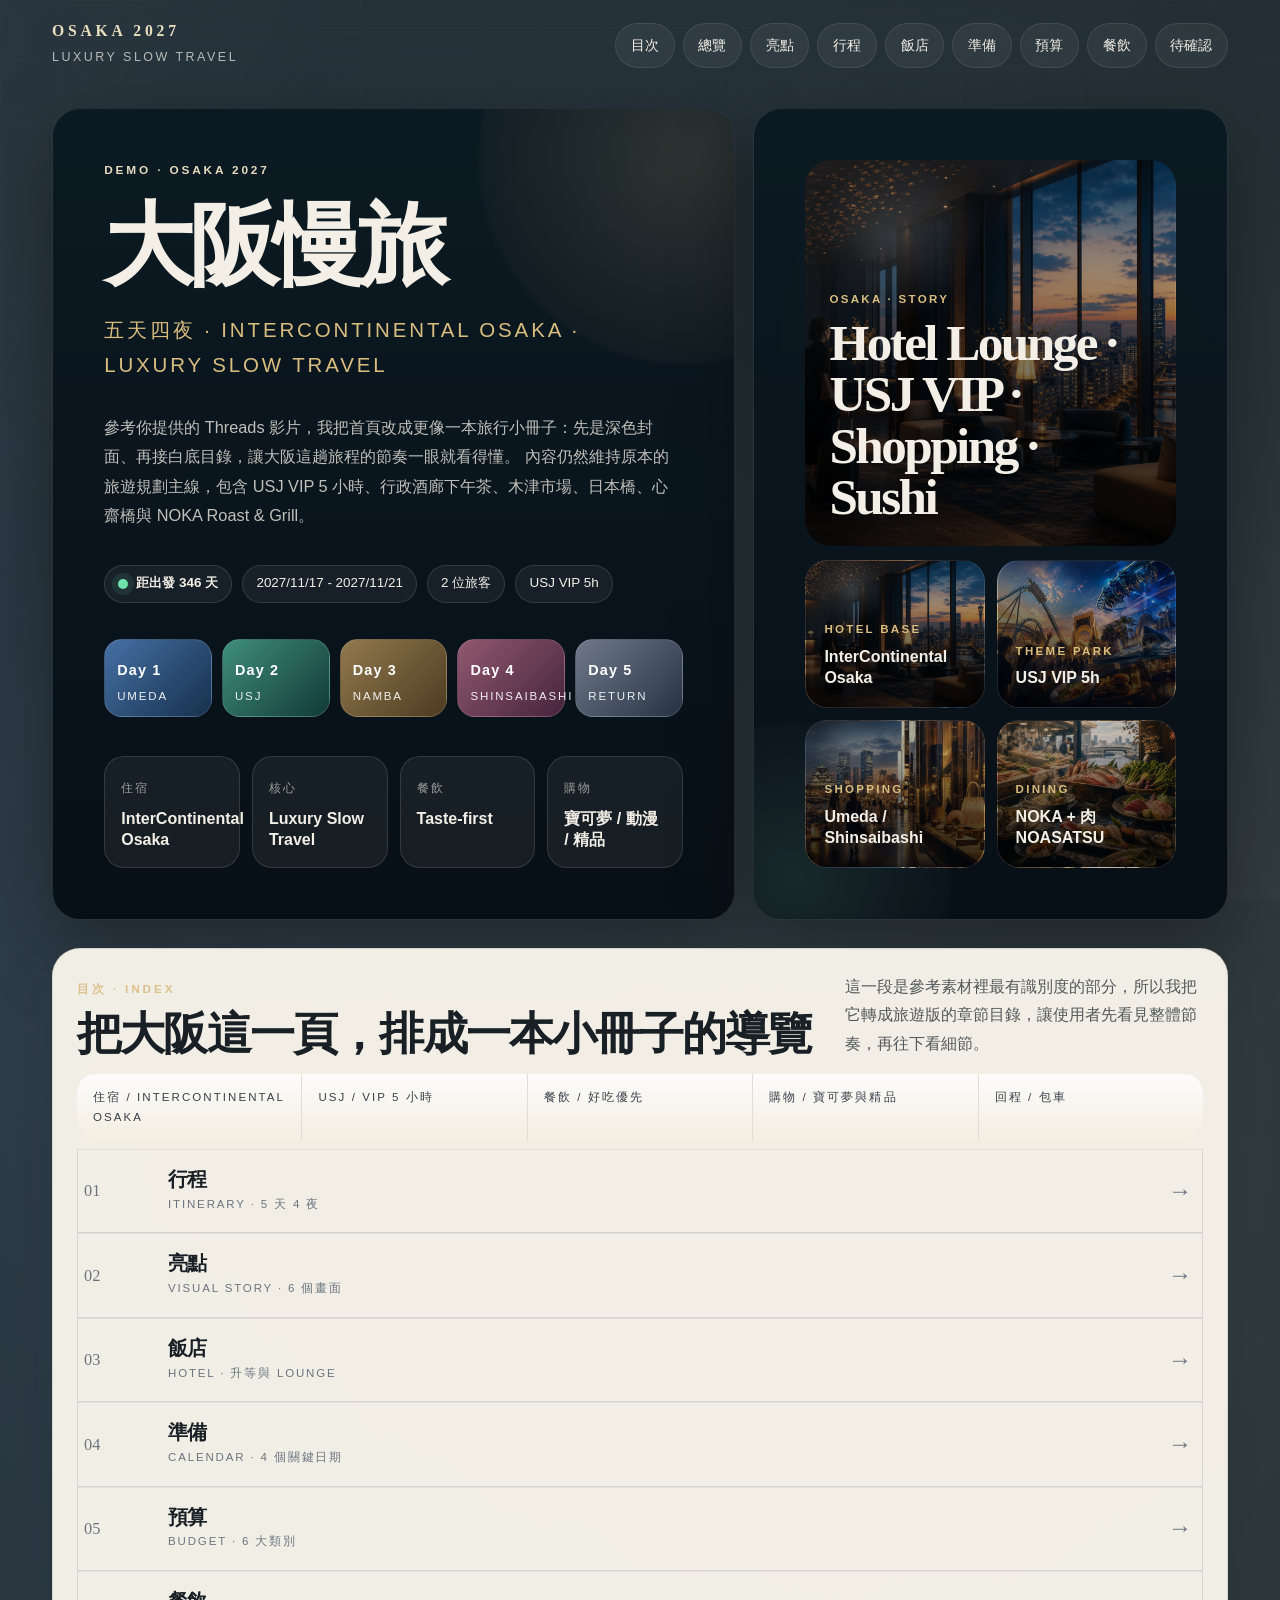
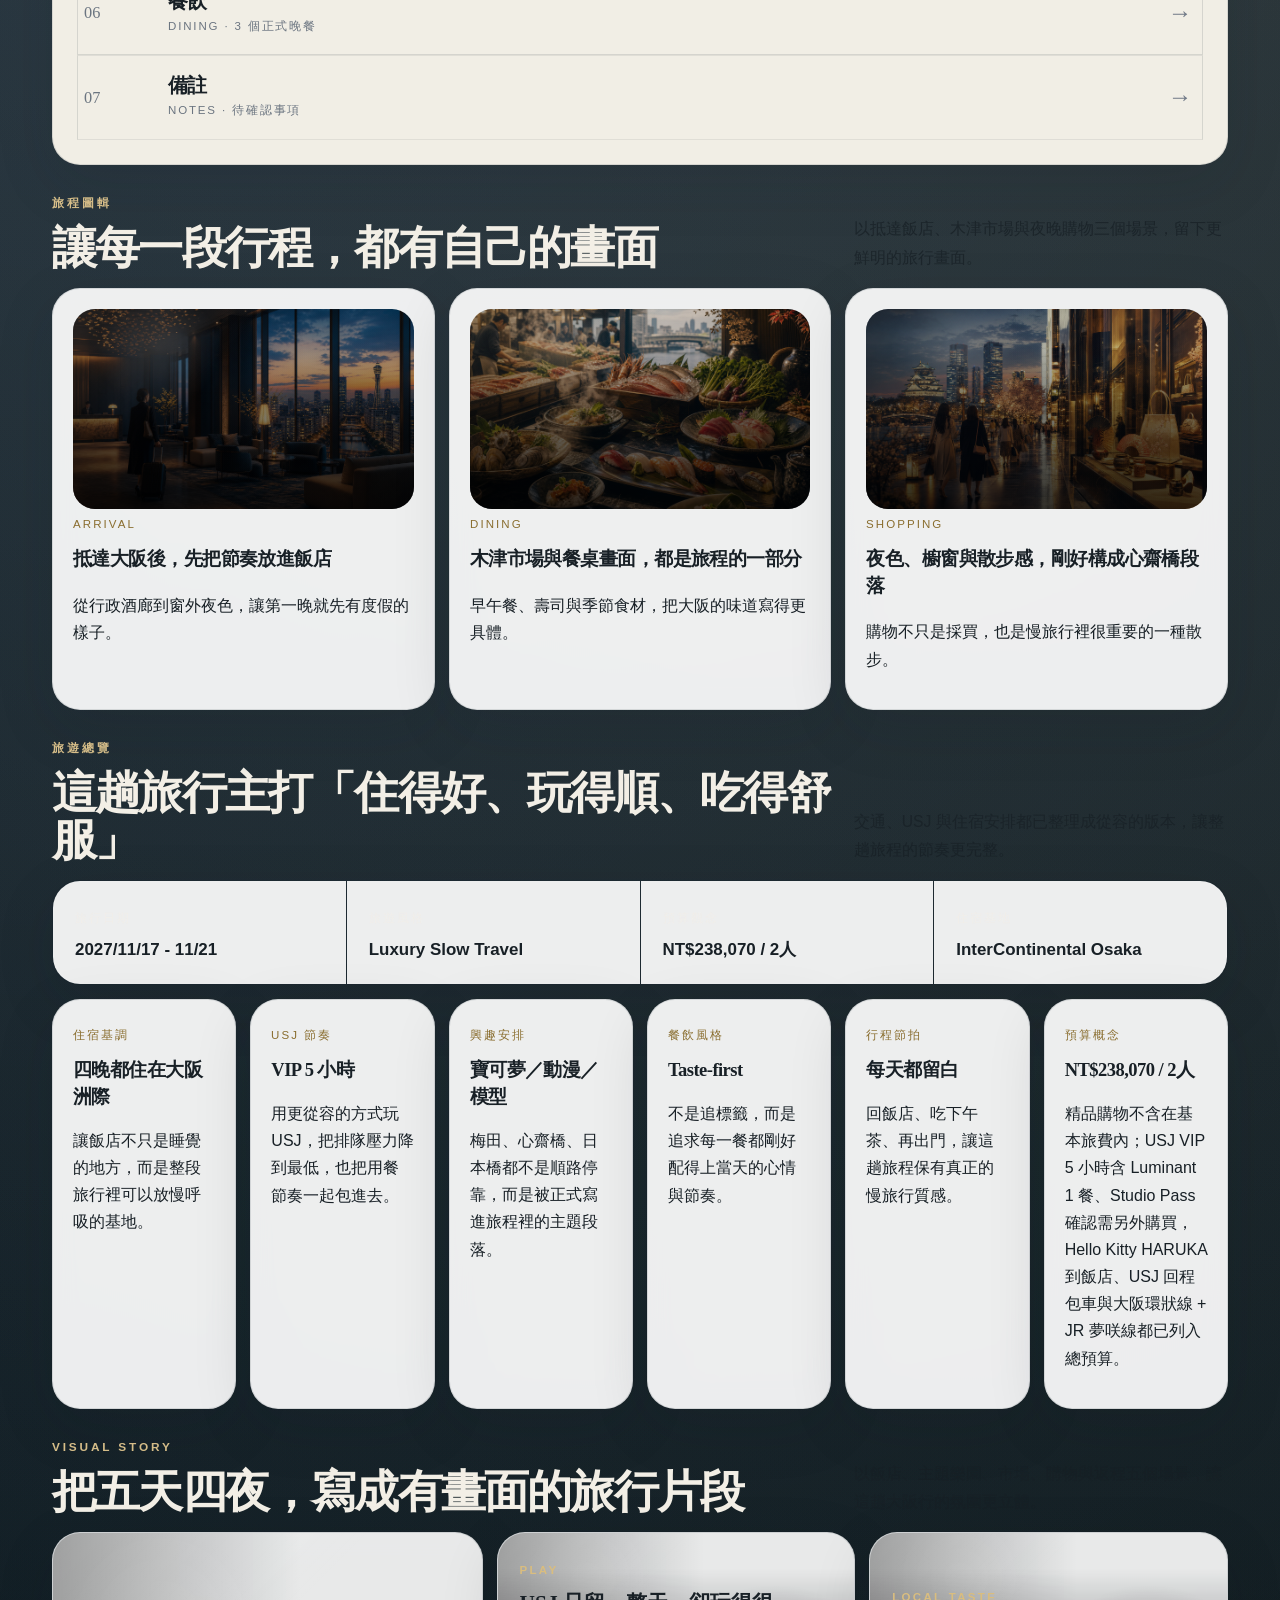
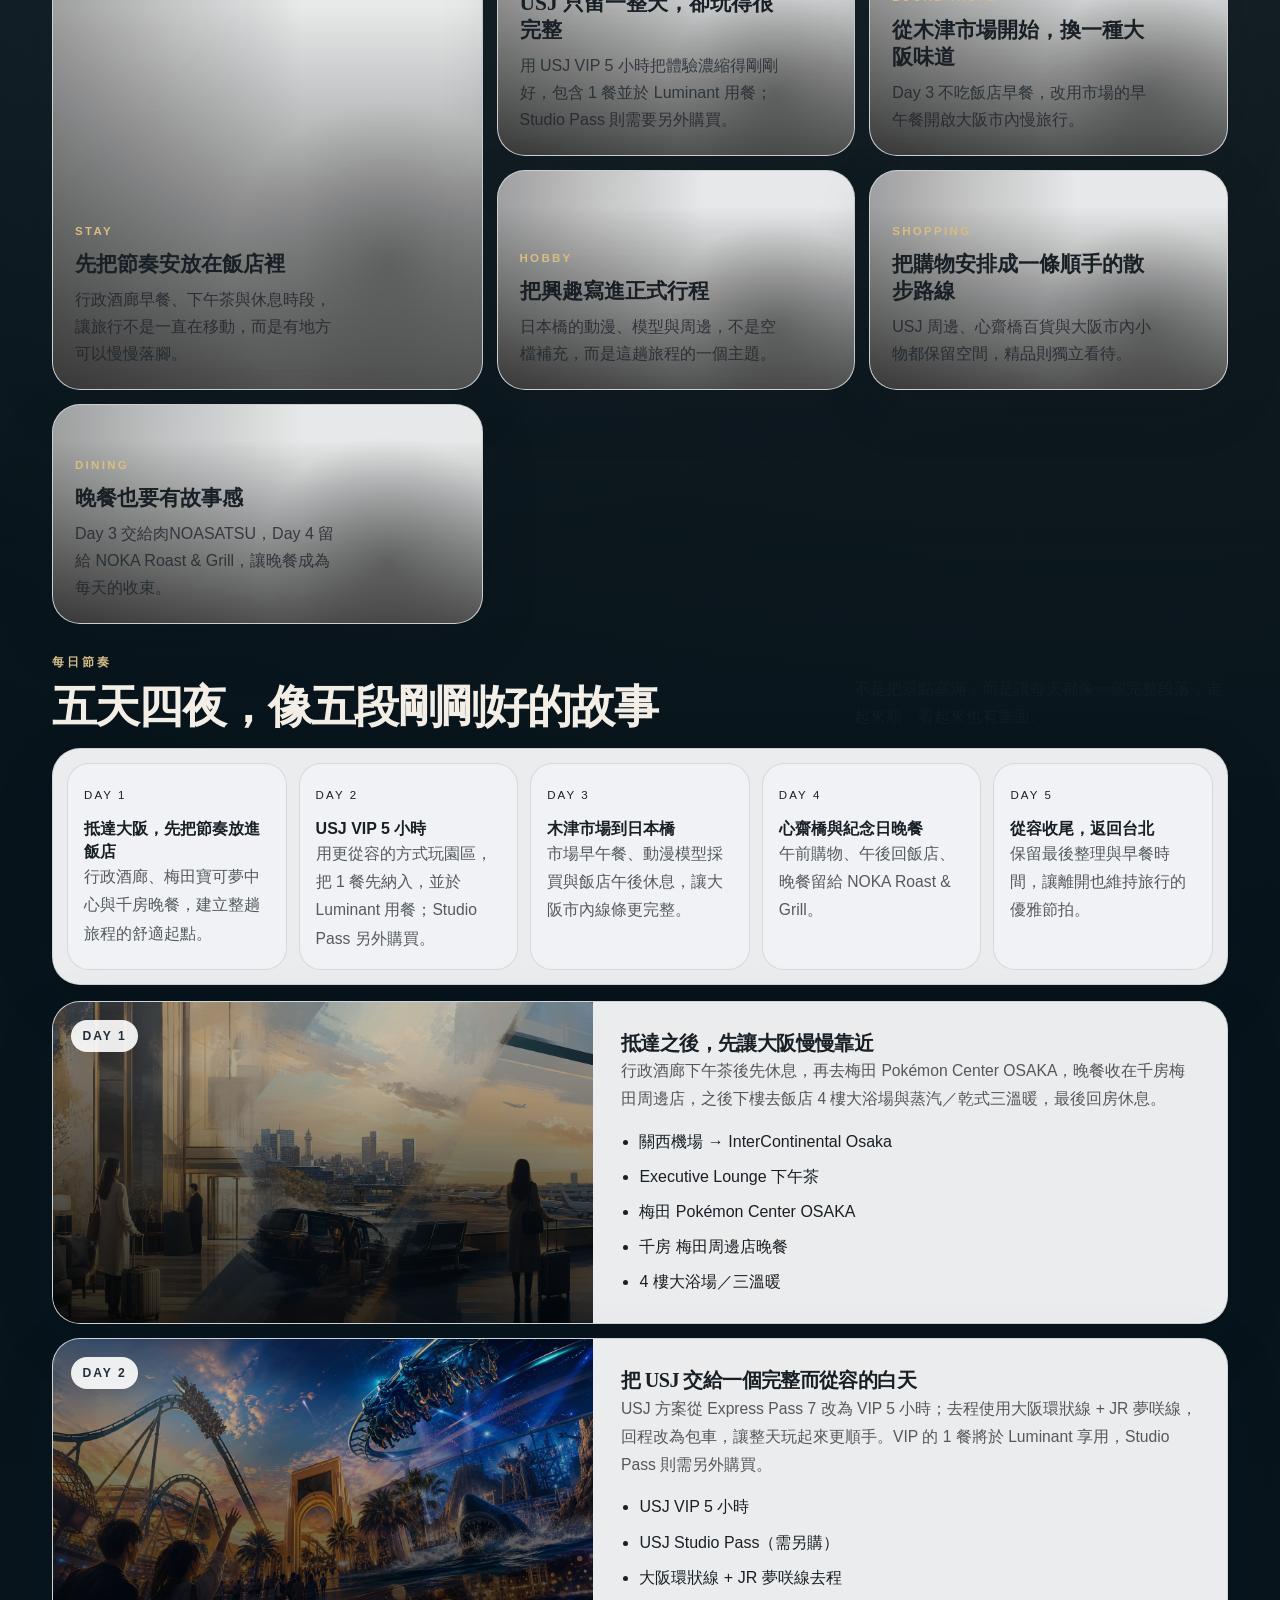
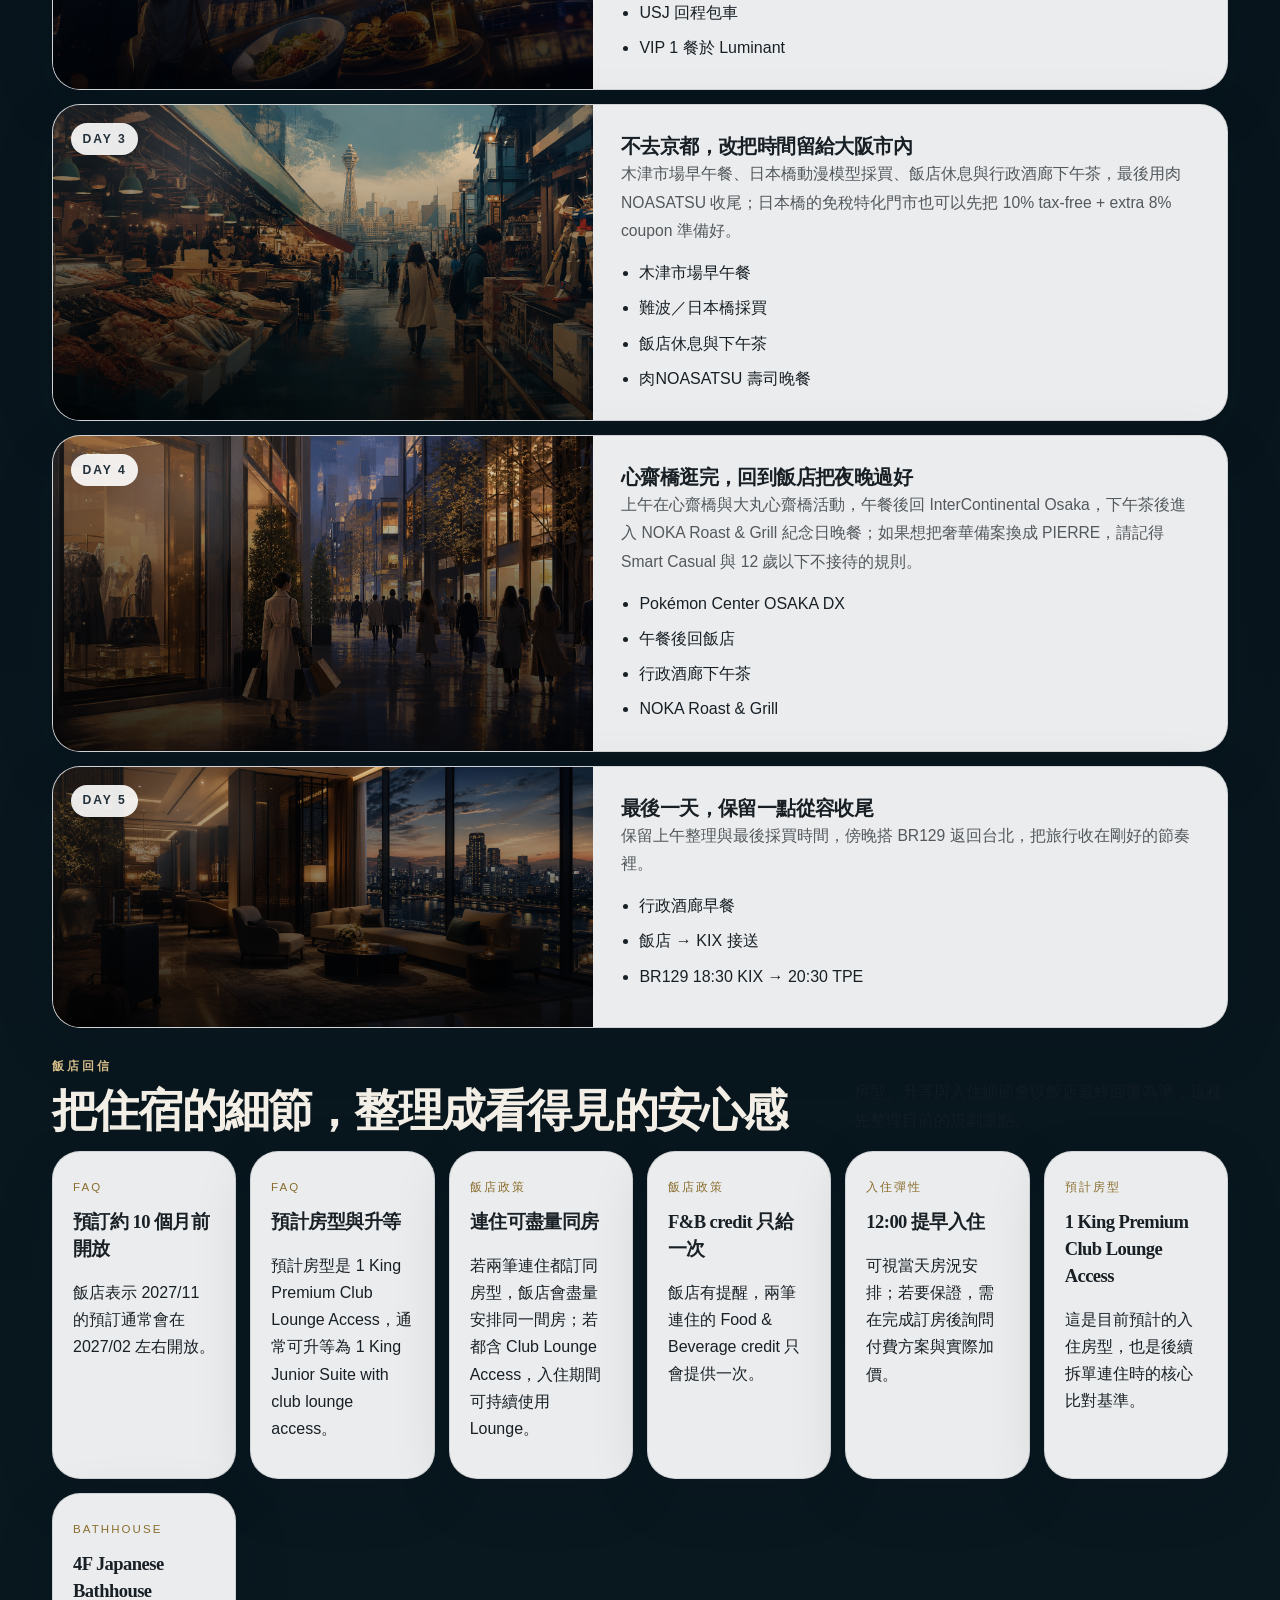
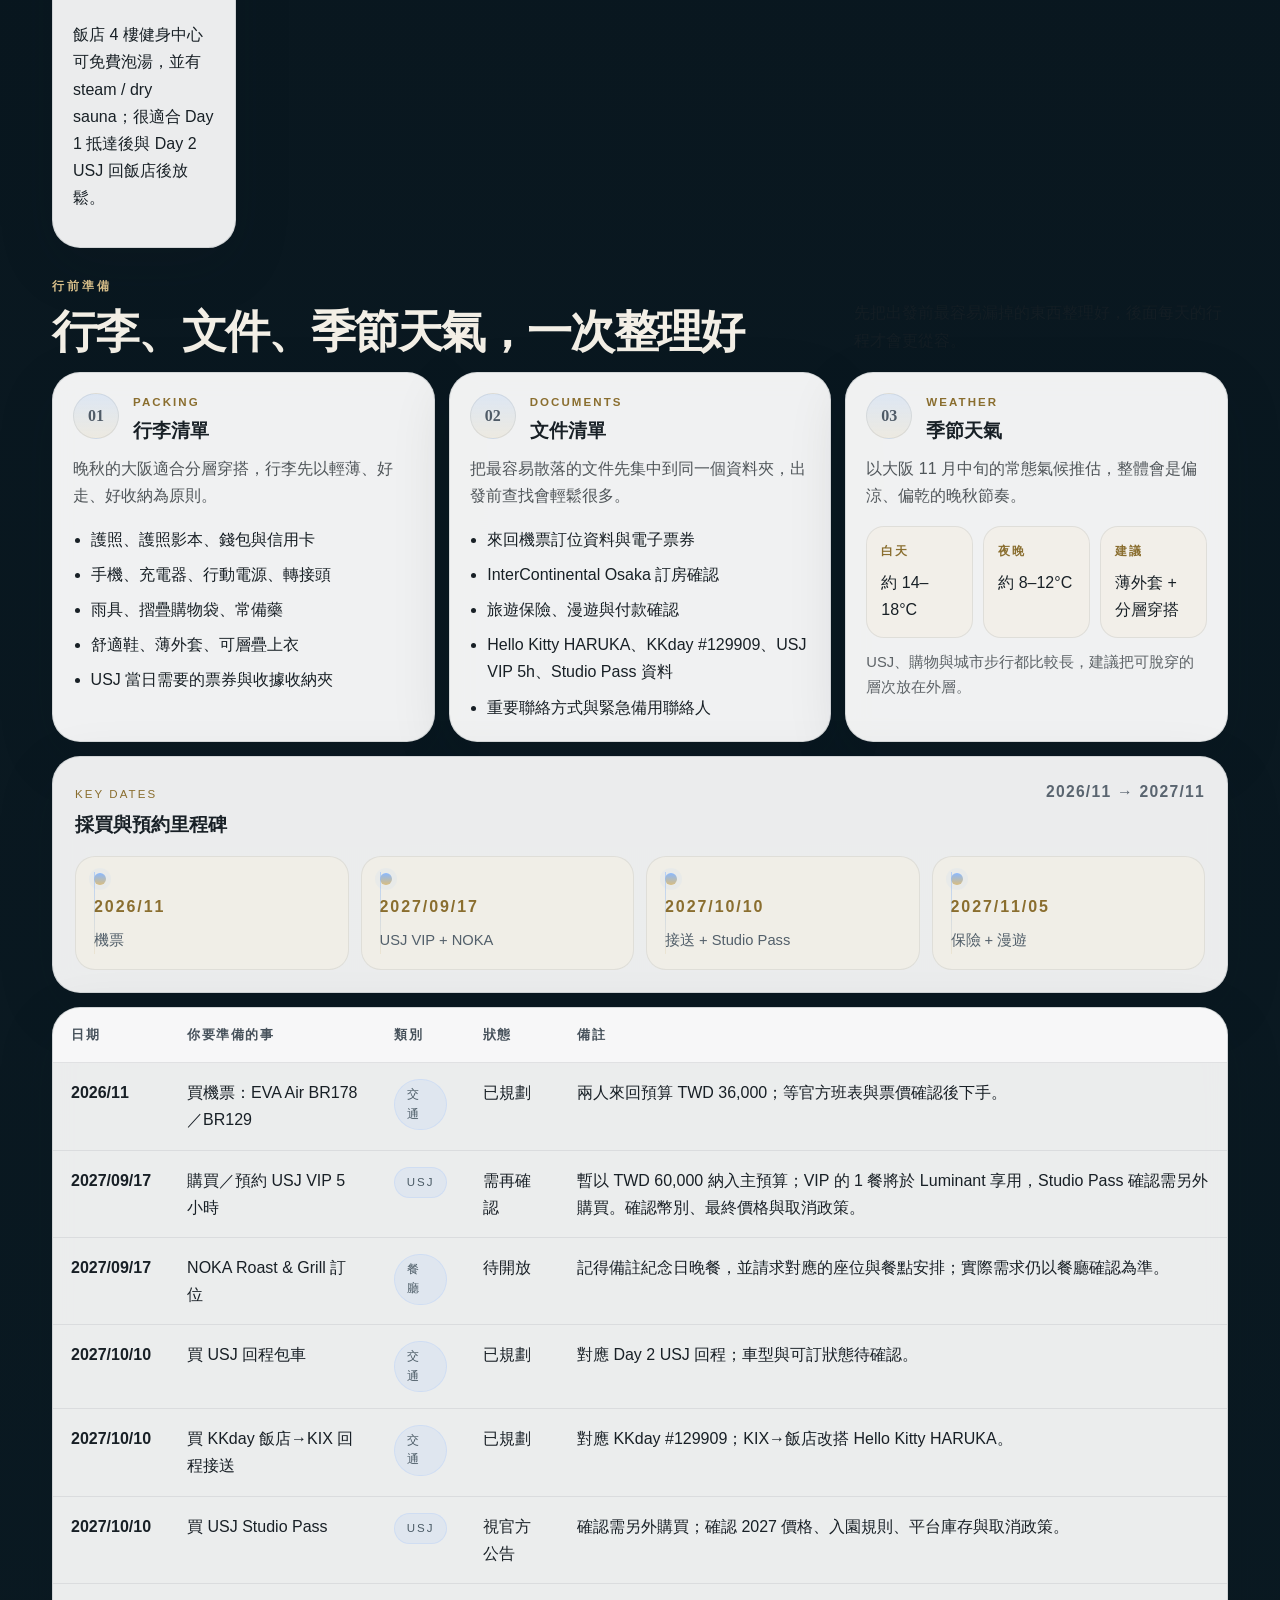
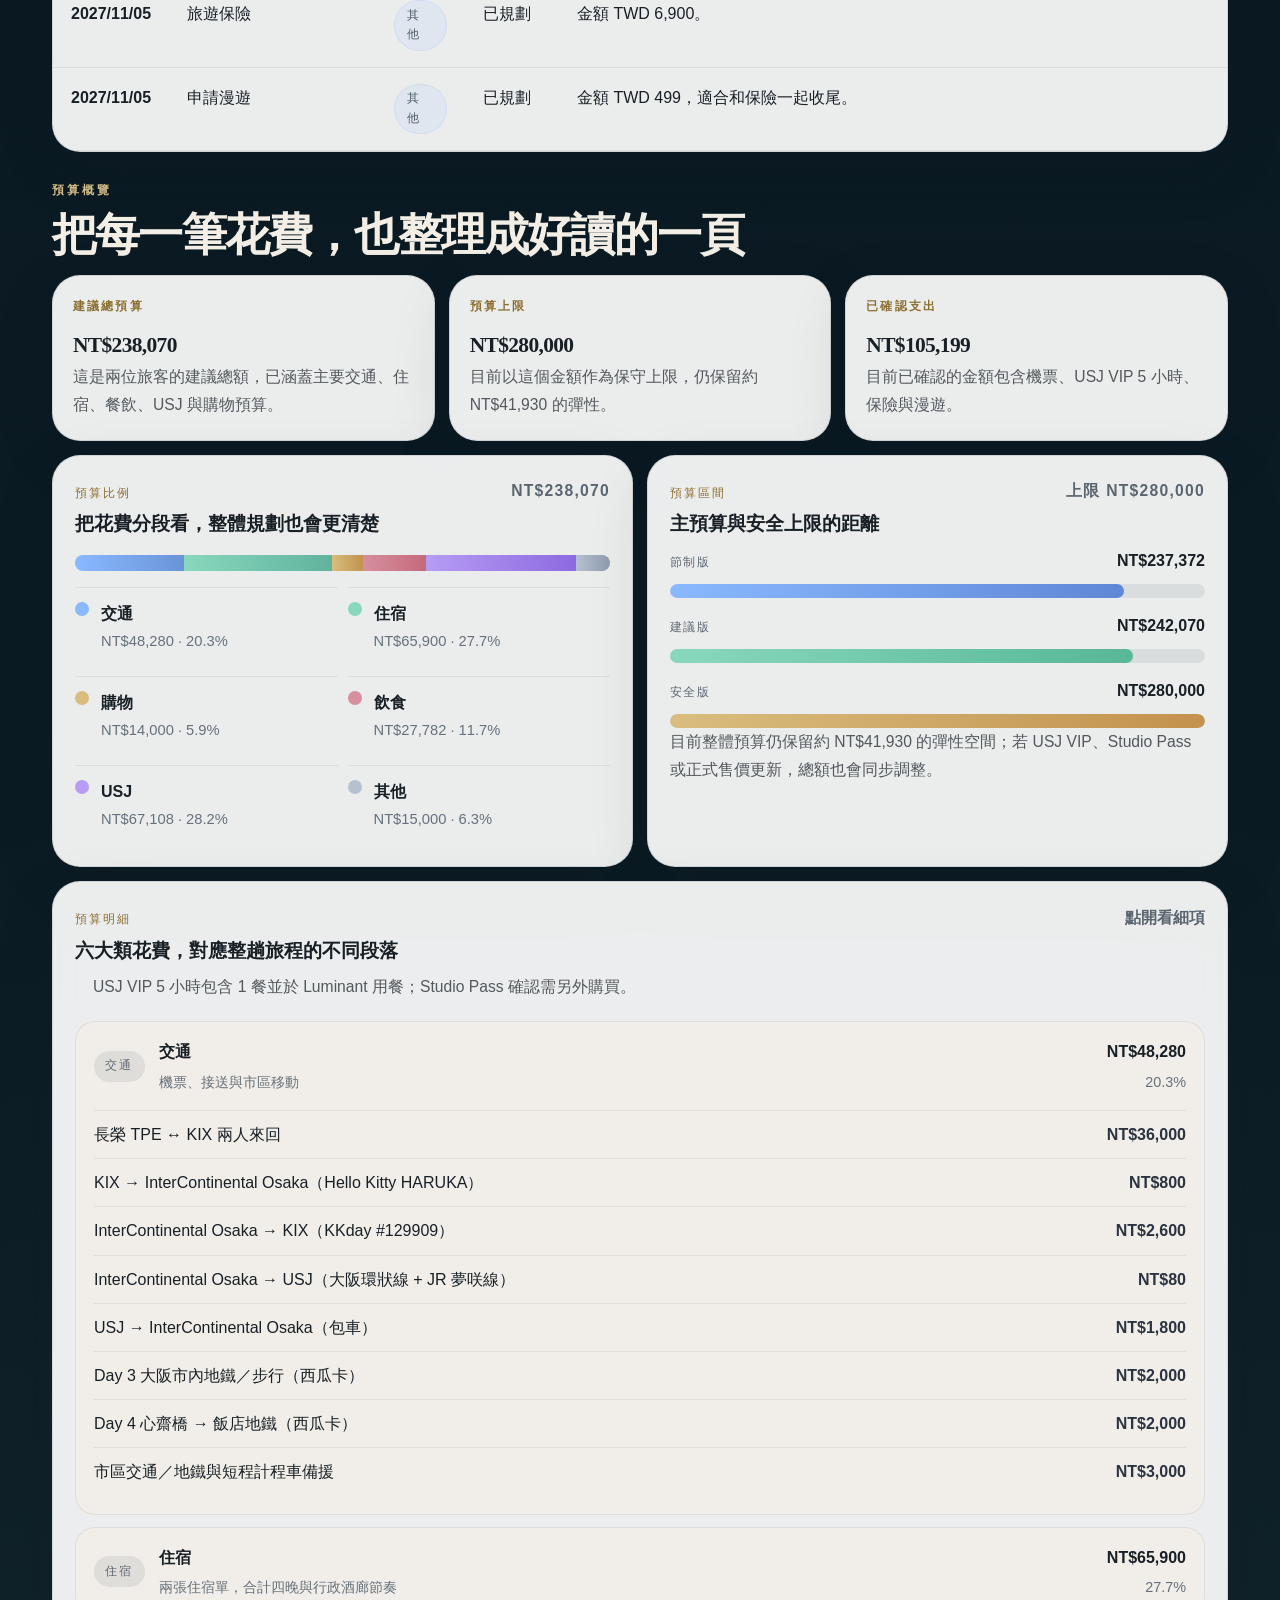
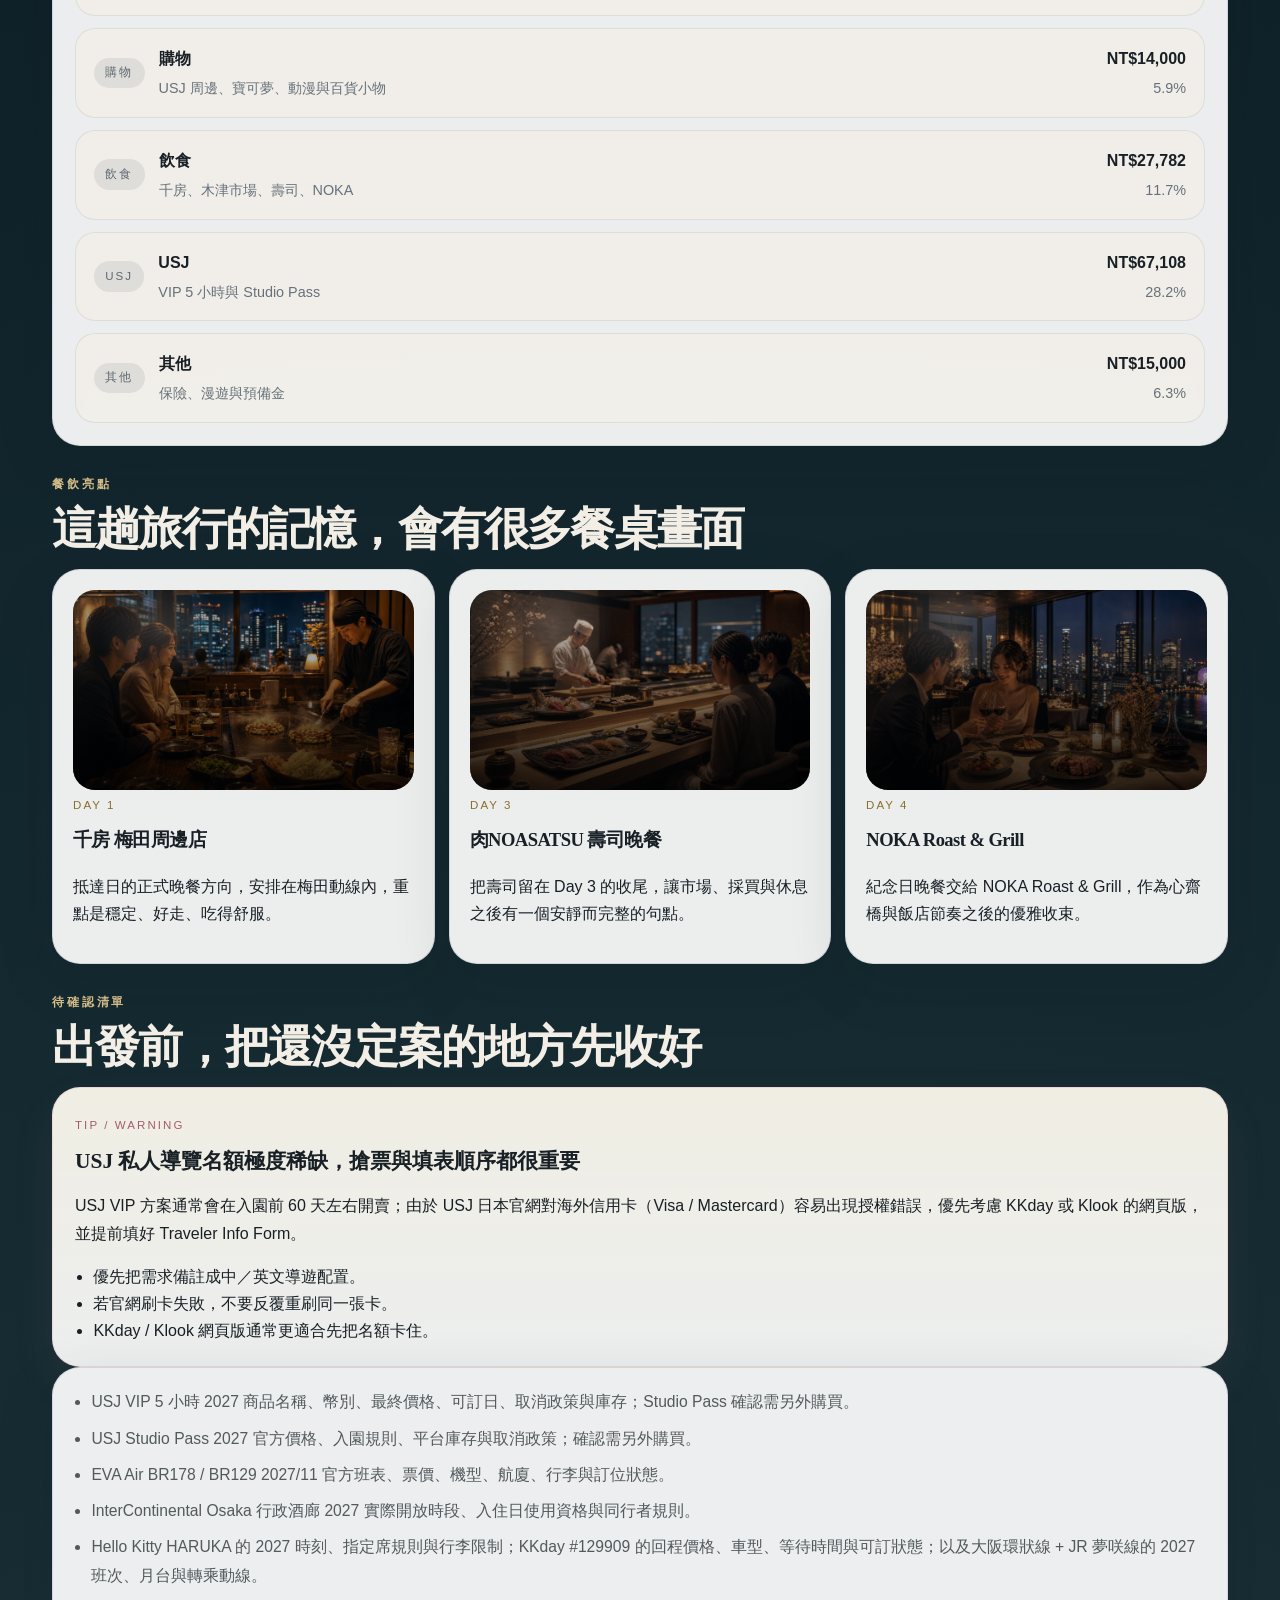
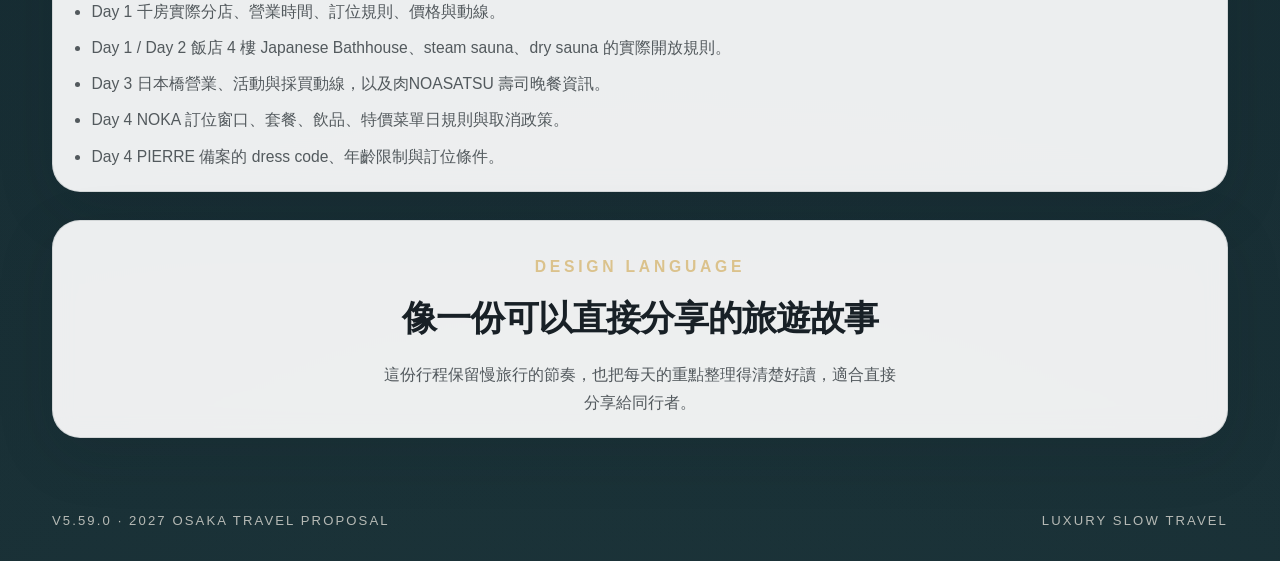
==== commit 22499a63: "web booklet refresh" ====
--- a/web/index.html
+++ b/web/index.html
@@ -17,47 +17,68 @@
       <span class="brand-sub">Luxury Slow Travel</span>
     </a>
     <nav class="topnav" aria-label="頁面導覽">
+      <a href="#index">目次</a>
       <a href="#overview">總覽</a>
       <a href="#visual-story">亮點</a>
       <a href="#itinerary">行程</a>
-      <a href="#hotel-reply">飯店</a>
-      <a href="#calendar">準備</a>
-      <a href="#budget">預算</a>
+        <a href="#hotel-reply">飯店</a>
+        <a href="#calendar">準備</a>
+        <a href="#budget">預算</a>
       <a href="#dining">餐飲</a>
       <a href="#pending">待確認</a>
     </nav>
   </header>
 
   <main id="top" class="shell">
-    <section class="hero hero-showcase">
-      <div class="hero-copy panel">
-        <p class="eyebrow">Private Osaka Story</p>
-        <h1>把大阪過成一段<br>慢慢展開的旅行</h1>
+    <section class="hero hero-cover">
+      <div class="hero-copy panel dark">
+        <p class="eyebrow">DEMO · OSAKA 2027</p>
+        <h1>大阪慢旅</h1>
+        <p class="hero-subtitle">五天四夜 · InterContinental Osaka · Luxury Slow Travel</p>
         <p class="hero-text">
-          這趟旅程以 InterContinental Osaka 為落腳點，從抵達後的行政酒廊下午茶開始，慢慢走進梅田、心齋橋、日本橋與木津市場。
-          白天有 USJ VIP 5 小時、寶可夢中心與動漫模型採買，晚上則留給千房、肉NOASATSU 和 NOKA Roast & Grill。
-          這一頁想呈現的不是行程表本身，而是那種「每一天都被安排得剛剛好」的旅行感。
+          參考你提供的 Threads 影片，我把首頁改成更像一本旅行小冊子：先是深色封面、再接白底目錄，讓大阪這趟旅程的節奏一眼就看得懂。
+          內容仍然維持原本的旅遊規劃主線，包含 USJ VIP 5 小時、行政酒廊下午茶、木津市場、日本橋、心齋橋與 NOKA Roast &amp; Grill。
         </p>
 
-        <div class="hero-actions">
-          <a class="button primary" href="#visual-story">看旅程亮點</a>
-          <a class="button" href="#itinerary">看每日行程</a>
-          <a class="button" href="#budget">看預算結構</a>
-        </div>
-
-        <div class="hero-pills" aria-label="旅程重點">
+        <div class="hero-status" aria-label="旅程重點">
+          <span class="status-pill"><i></i><strong data-countdown-days>-- 天</strong></span>
           <span>2027/11/17 - 2027/11/21</span>
-          <span>5 days / 4 nights</span>
-          <span>InterContinental Osaka</span>
+          <span>2 位旅客</span>
           <span>USJ VIP 5h</span>
-          <span>Taste-first dining</span>
-        </div>
-      </div>
-
-      <aside class="hero-visual panel" aria-label="旅程視覺摘要">
+        </div>
+
+        <div class="route-tabs" aria-label="旅程節奏">
+          <span class="route-tab day-1"><strong>Day 1</strong><small>Umeda</small></span>
+          <span class="route-tab day-2"><strong>Day 2</strong><small>USJ</small></span>
+          <span class="route-tab day-3"><strong>Day 3</strong><small>Namba</small></span>
+          <span class="route-tab day-4"><strong>Day 4</strong><small>Shinsaibashi</small></span>
+          <span class="route-tab day-5"><strong>Day 5</strong><small>Return</small></span>
+        </div>
+
+        <div class="hero-meta">
+          <div>
+            <span>住宿</span>
+            <strong>InterContinental Osaka</strong>
+          </div>
+          <div>
+            <span>核心</span>
+            <strong>Luxury Slow Travel</strong>
+          </div>
+          <div>
+            <span>餐飲</span>
+            <strong>Taste-first</strong>
+          </div>
+          <div>
+            <span>購物</span>
+            <strong>寶可夢 / 動漫 / 精品</strong>
+          </div>
+        </div>
+      </div>
+
+      <aside class="hero-visual panel dark" aria-label="旅程視覺摘要">
         <div class="poster-scene image-arrival" role="img" aria-label="大阪抵達與飯店行政酒廊的插圖">
           <div class="poster-copy">
-            <span>OSAKA</span>
+            <span>OSAKA · STORY</span>
             <strong>Hotel Lounge · USJ VIP · Shopping · Sushi</strong>
           </div>
         </div>
@@ -72,14 +93,95 @@
           </div>
           <div class="mini-photo scene-shopping image-shopping">
             <span>Shopping</span>
-            <strong>USJ + Umeda / Shinsaibashi</strong>
+            <strong>Umeda / Shinsaibashi</strong>
           </div>
           <div class="mini-photo scene-dining image-market">
             <span>Dining</span>
-            <strong>NOKA + Sushi</strong>
+            <strong>NOKA + 肉NOASATSU</strong>
           </div>
         </div>
       </aside>
+    </section>
+
+    <section id="index" class="section">
+      <div class="index-sheet panel paper">
+        <div class="section-heading split-heading">
+          <div>
+            <p class="eyebrow">目次 · INDEX</p>
+            <h2>把大阪這一頁，排成一本小冊子的導覽</h2>
+          </div>
+          <p class="section-lead">
+            這一段是參考素材裡最有識別度的部分，所以我把它轉成旅遊版的章節目錄，讓使用者先看見整體節奏，再往下看細節。
+          </p>
+        </div>
+
+        <div class="index-strip" aria-label="旅程摘要">
+          <span>住宿 / InterContinental Osaka</span>
+          <span>USJ / VIP 5 小時</span>
+          <span>餐飲 / 好吃優先</span>
+          <span>購物 / 寶可夢與精品</span>
+          <span>回程 / 包車</span>
+        </div>
+
+        <div class="index-list">
+          <a class="index-row" href="#itinerary">
+            <span class="index-no">01</span>
+            <div class="index-main">
+              <strong>行程</strong>
+              <span>ITINERARY · 5 天 4 夜</span>
+            </div>
+            <span class="index-arrow">→</span>
+          </a>
+          <a class="index-row" href="#visual-story">
+            <span class="index-no">02</span>
+            <div class="index-main">
+              <strong>亮點</strong>
+              <span>VISUAL STORY · 6 個畫面</span>
+            </div>
+            <span class="index-arrow">→</span>
+          </a>
+          <a class="index-row" href="#hotel-reply">
+            <span class="index-no">03</span>
+            <div class="index-main">
+              <strong>飯店</strong>
+              <span>HOTEL · 升等與 Lounge</span>
+            </div>
+            <span class="index-arrow">→</span>
+          </a>
+          <a class="index-row" href="#calendar">
+            <span class="index-no">04</span>
+            <div class="index-main">
+              <strong>準備</strong>
+              <span>CALENDAR · 4 個關鍵日期</span>
+            </div>
+            <span class="index-arrow">→</span>
+          </a>
+          <a class="index-row" href="#budget">
+            <span class="index-no">05</span>
+            <div class="index-main">
+              <strong>預算</strong>
+              <span>BUDGET · 6 大類別</span>
+            </div>
+            <span class="index-arrow">→</span>
+          </a>
+          <a class="index-row" href="#dining">
+            <span class="index-no">06</span>
+            <div class="index-main">
+              <strong>餐飲</strong>
+              <span>DINING · 3 個正式晚餐</span>
+            </div>
+            <span class="index-arrow">→</span>
+          </a>
+          <a class="index-row" href="#pending">
+            <span class="index-no">07</span>
+            <div class="index-main">
+              <strong>備註</strong>
+              <span>NOTES · 待確認事項</span>
+            </div>
+            <span class="index-arrow">→</span>
+          </a>
+        </div>
+      </div>
     </section>
 
     <section id="gallery" class="section">
@@ -198,11 +300,12 @@
             <p>行政酒廊早餐、下午茶與休息時段，讓旅行不是一直在移動，而是有地方可以慢慢落腳。</p>
           </div>
         </article>
+        <!-- Modified: Day 2 USJ copy now clarifies Luminant meal and separate Studio Pass -->
         <article class="visual-card scene-usj day-image-2 panel">
           <div class="visual-copy">
             <span>Play</span>
             <h3>USJ 只留一整天，卻玩得很完整</h3>
-            <p>用 USJ VIP 5 小時把體驗濃縮得剛剛好，午餐、晚餐與園內餐飲也一起包進去。</p>
+            <p>用 USJ VIP 5 小時把體驗濃縮得剛剛好，包含 1 餐並於 Luminant 用餐；Studio Pass 則需要另外購買。</p>
           </div>
         </article>
         <article class="visual-card scene-market image-market panel">
@@ -256,7 +359,7 @@
         <div class="proposal-item">
           <span>Day 2</span>
           <strong>USJ VIP 5 小時</strong>
-          <p>用更從容的方式玩園區，把午餐、晚餐與園內餐飲一起納入。</p>
+          <p>用更從容的方式玩園區，把 1 餐先納入，並於 Luminant 用餐；Studio Pass 另外購買。</p>
         </div>
         <div class="proposal-item">
           <span>Day 3</span>
@@ -276,38 +379,42 @@
       </div>
 
       <div class="timeline editorial-timeline">
+        <!-- Modified: Day 1 itinerary adds hotel bathhouse and sauna -->
         <article class="day-card panel">
           <div class="day-media day-image-1"><span class="day-chip">Day 1</span></div>
           <div class="day-body">
             <h3>抵達之後，先讓大阪慢慢靠近</h3>
-            <p>行政酒廊下午茶後先休息，再去梅田 Pokémon Center OSAKA，晚餐收在千房梅田周邊店，最後回飯店。</p>
-            <ul><li>關西機場 → InterContinental Osaka</li><li>Executive Lounge 下午茶</li><li>梅田 Pokémon Center OSAKA</li><li>千房 梅田周邊店晚餐</li></ul>
-          </div>
-        </article>
-
+            <p>行政酒廊下午茶後先休息，再去梅田 Pokémon Center OSAKA，晚餐收在千房梅田周邊店，之後下樓去飯店 4 樓大浴場與蒸汽／乾式三溫暖，最後回房休息。</p>
+            <ul><li>關西機場 → InterContinental Osaka</li><li>Executive Lounge 下午茶</li><li>梅田 Pokémon Center OSAKA</li><li>千房 梅田周邊店晚餐</li><li>4 樓大浴場／三溫暖</li></ul>
+          </div>
+        </article>
+
+        <!-- Modified: Day 2 itinerary clarifies one meal at Luminant and separate Studio Pass -->
         <article class="day-card panel">
           <div class="day-media day-image-2"><span class="day-chip">Day 2</span></div>
           <div class="day-body">
             <h3>把 USJ 交給一個完整而從容的白天</h3>
-            <p>USJ 方案從 Express Pass 7 改為 VIP 5 小時；去程使用大阪環狀線 + JR 夢咲線，回程改為包車，讓整天玩起來更順手。</p>
-            <ul><li>USJ VIP 5 小時</li><li>USJ Studio Pass（視官方規則而定）</li><li>大阪環狀線 + JR 夢咲線去程</li><li>USJ 回程包車</li><li>VIP 方案視為包含午餐、晚餐與園內餐飲</li></ul>
-          </div>
-        </article>
-
+            <p>USJ 方案從 Express Pass 7 改為 VIP 5 小時；去程使用大阪環狀線 + JR 夢咲線，回程改為包車，讓整天玩起來更順手。VIP 的 1 餐將於 Luminant 享用，Studio Pass 則需另外購買。</p>
+            <ul><li>USJ VIP 5 小時</li><li>USJ Studio Pass（需另購）</li><li>大阪環狀線 + JR 夢咲線去程</li><li>USJ 回程包車</li><li>VIP 1 餐於 Luminant</li></ul>
+          </div>
+        </article>
+
+        <!-- Modified: Day 3 adds tax-free coupon note -->
         <article class="day-card panel">
           <div class="day-media day-image-3"><span class="day-chip">Day 3</span></div>
           <div class="day-body">
             <h3>不去京都，改把時間留給大阪市內</h3>
-            <p>木津市場早午餐、日本橋動漫模型採買、飯店休息與行政酒廊下午茶，最後用肉NOASATSU 收尾。</p>
+            <p>木津市場早午餐、日本橋動漫模型採買、飯店休息與行政酒廊下午茶，最後用肉NOASATSU 收尾；日本橋的免稅特化門市也可以先把 10% tax-free + extra 8% coupon 準備好。</p>
             <ul><li>木津市場早午餐</li><li>難波／日本橋採買</li><li>飯店休息與下午茶</li><li>肉NOASATSU 壽司晚餐</li></ul>
           </div>
         </article>
 
+        <!-- Modified: Day 4 notes PIERRE fallback conditions -->
         <article class="day-card panel">
           <div class="day-media day-image-4"><span class="day-chip">Day 4</span></div>
           <div class="day-body">
             <h3>心齋橋逛完，回到飯店把夜晚過好</h3>
-            <p>上午在心齋橋與大丸心齋橋活動，午餐後回 InterContinental Osaka，下午茶後進入 NOKA Roast & Grill 紀念日晚餐。</p>
+            <p>上午在心齋橋與大丸心齋橋活動，午餐後回 InterContinental Osaka，下午茶後進入 NOKA Roast & Grill 紀念日晚餐；如果想把奢華備案換成 PIERRE，請記得 Smart Casual 與 12 歲以下不接待的規則。</p>
             <ul><li>Pokémon Center OSAKA DX</li><li>午餐後回飯店</li><li>行政酒廊下午茶</li><li>NOKA Roast & Grill</li></ul>
           </div>
         </article>
@@ -335,19 +442,85 @@
         <article class="info-card panel"><span>飯店政策</span><strong>F&B credit 只給一次</strong><p>飯店有提醒，兩筆連住的 Food & Beverage credit 只會提供一次。</p></article>
         <article class="info-card panel"><span>入住彈性</span><strong>12:00 提早入住</strong><p>可視當天房況安排；若要保證，需在完成訂房後詢問付費方案與實際加價。</p></article>
         <article class="info-card panel"><span>預計房型</span><strong>1 King Premium Club Lounge Access</strong><p>這是目前預計的入住房型，也是後續拆單連住時的核心比對基準。</p></article>
+        <!-- Added: hotel bathhouse / sauna recovery card -->
+        <article class="info-card panel"><span>Bathhouse</span><strong>4F Japanese Bathhouse</strong><p>飯店 4 樓健身中心可免費泡湯，並有 steam / dry sauna；很適合 Day 1 抵達後與 Day 2 USJ 回飯店後放鬆。</p></article>
       </div>
     </section>
 
     <section id="calendar" class="section">
       <div class="section-heading split-heading">
-        <div><p class="eyebrow">行事曆提醒</p><h2>每個關鍵日期，都先替旅行留好位置</h2></div>
-        <p class="section-lead">把重要日期先排好，旅行準備就會一路順下去。</p>
-      </div>
+        <div><p class="eyebrow">行前準備</p><h2>行李、文件、季節天氣，一次整理好</h2></div>
+        <p class="section-lead">先把出發前最容易漏掉的東西整理好，後面每天的行程才會更從容。</p>
+      </div>
+
+      <div class="prep-grid">
+        <article class="prep-card panel">
+          <div class="prep-head">
+            <span class="prep-index">01</span>
+            <div>
+              <p class="prep-kicker">Packing</p>
+              <h3>行李清單</h3>
+            </div>
+          </div>
+          <p class="prep-lead">晚秋的大阪適合分層穿搭，行李先以輕薄、好走、好收納為原則。</p>
+          <ul class="prep-list">
+            <li>護照、護照影本、錢包與信用卡</li>
+            <li>手機、充電器、行動電源、轉接頭</li>
+            <li>雨具、摺疊購物袋、常備藥</li>
+            <li>舒適鞋、薄外套、可層疊上衣</li>
+            <li>USJ 當日需要的票券與收據收納夾</li>
+          </ul>
+        </article>
+
+        <article class="prep-card panel">
+          <div class="prep-head">
+            <span class="prep-index">02</span>
+            <div>
+              <p class="prep-kicker">Documents</p>
+              <h3>文件清單</h3>
+            </div>
+          </div>
+          <p class="prep-lead">把最容易散落的文件先集中到同一個資料夾，出發前查找會輕鬆很多。</p>
+          <ul class="prep-list">
+            <li>來回機票訂位資料與電子票券</li>
+            <li>InterContinental Osaka 訂房確認</li>
+            <li>旅遊保險、漫遊與付款確認</li>
+            <li>Hello Kitty HARUKA、KKday #129909、USJ VIP 5h、Studio Pass 資料</li>
+            <li>重要聯絡方式與緊急備用聯絡人</li>
+          </ul>
+        </article>
+
+        <article class="prep-card panel">
+          <div class="prep-head">
+            <span class="prep-index">03</span>
+            <div>
+              <p class="prep-kicker">Weather</p>
+              <h3>季節天氣</h3>
+            </div>
+          </div>
+          <p class="prep-lead">以大阪 11 月中旬的常態氣候推估，整體會是偏涼、偏乾的晚秋節奏。</p>
+          <div class="weather-grid">
+            <div class="weather-stat">
+              <strong>白天</strong>
+              <span>約 14–18°C</span>
+            </div>
+            <div class="weather-stat">
+              <strong>夜晚</strong>
+              <span>約 8–12°C</span>
+            </div>
+            <div class="weather-stat">
+              <strong>建議</strong>
+              <span>薄外套 + 分層穿搭</span>
+            </div>
+          </div>
+          <p class="prep-footnote">USJ、購物與城市步行都比較長，建議把可脫穿的層次放在外層。</p>
+        </article>
+      </div>
+
       <div class="calendar-visual panel">
         <div class="chart-head"><div><p class="chart-kicker">Key dates</p><h3>採買與預約里程碑</h3></div><strong>2026/11 → 2027/11</strong></div>
         <div class="milestone-track" aria-label="採買與預約里程碑時間軸">
           <div class="milestone"><span class="milestone-dot"></span><strong>2026/11</strong><span>機票</span></div>
-          <div class="milestone"><span class="milestone-dot"></span><strong>2026/12</strong><span>Ambassador</span></div>
           <div class="milestone"><span class="milestone-dot"></span><strong>2027/09/17</strong><span>USJ VIP + NOKA</span></div>
           <div class="milestone"><span class="milestone-dot"></span><strong>2027/10/10</strong><span>接送 + Studio Pass</span></div>
           <div class="milestone"><span class="milestone-dot"></span><strong>2027/11/05</strong><span>保險 + 漫遊</span></div>
@@ -359,12 +532,11 @@
           <thead><tr><th>日期</th><th>你要準備的事</th><th>類別</th><th>狀態</th><th>備註</th></tr></thead>
           <tbody>
             <tr><td><strong>2026/11</strong></td><td>買機票：EVA Air BR178／BR129</td><td><span class="tag">交通</span></td><td>已規劃</td><td>兩人來回預算 TWD 36,000；等官方班表與票價確認後下手。</td></tr>
-            <tr><td><strong>2026/12</strong></td><td>續約洲際酒店大使 Ambassador</td><td><span class="tag">住宿／會員費</span></td><td>已規劃</td><td>金額 USD 250，先不硬轉 TWD。</td></tr>
-            <tr><td><strong>2027/09/17</strong></td><td>購買／預約 USJ VIP 5 小時</td><td><span class="tag">USJ</span></td><td>需再確認</td><td>暫以 TWD 60,000 納入主預算；確認幣別、是否含 Studio Pass、餐飲範圍與取消政策。</td></tr>
+            <tr><td><strong>2027/09/17</strong></td><td>購買／預約 USJ VIP 5 小時</td><td><span class="tag">USJ</span></td><td>需再確認</td><td>暫以 TWD 60,000 納入主預算；VIP 的 1 餐將於 Luminant 享用，Studio Pass 確認需另外購買。確認幣別、最終價格與取消政策。</td></tr>
             <tr><td><strong>2027/09/17</strong></td><td>NOKA Roast & Grill 訂位</td><td><span class="tag">餐廳</span></td><td>待開放</td><td>記得備註紀念日晚餐，並請求對應的座位與餐點安排；實際需求仍以餐廳確認為準。</td></tr>
             <tr><td><strong>2027/10/10</strong></td><td>買 USJ 回程包車</td><td><span class="tag">交通</span></td><td>已規劃</td><td>對應 Day 2 USJ 回程；車型與可訂狀態待確認。</td></tr>
             <tr><td><strong>2027/10/10</strong></td><td>買 KKday 飯店→KIX 回程接送</td><td><span class="tag">交通</span></td><td>已規劃</td><td>對應 KKday #129909；KIX→飯店改搭 Hello Kitty HARUKA。</td></tr>
-            <tr><td><strong>2027/10/10</strong></td><td>買 USJ Studio Pass</td><td><span class="tag">USJ</span></td><td>視官方公告</td><td>確認 2027 價格，也要確認 VIP 5 小時是否已包含 Studio Pass。</td></tr>
+            <tr><td><strong>2027/10/10</strong></td><td>買 USJ Studio Pass</td><td><span class="tag">USJ</span></td><td>視官方公告</td><td>確認需另外購買；確認 2027 價格、入園規則、平台庫存與取消政策。</td></tr>
             <tr><td><strong>2027/11/05</strong></td><td>旅遊保險</td><td><span class="tag">其他</span></td><td>已規劃</td><td>金額 TWD 6,900。</td></tr>
             <tr><td><strong>2027/11/05</strong></td><td>申請漫遊</td><td><span class="tag">其他</span></td><td>已規劃</td><td>金額 TWD 499，適合和保險一起收尾。</td></tr>
           </tbody>
@@ -375,7 +547,7 @@
     <section id="budget" class="section">
       <div class="section-heading split-heading">
         <div><p class="eyebrow">預算概覽</p><h2>把每一筆花費，也整理成好讀的一頁</h2></div>
-        <p class="section-lead">預算表已整理好交通、住宿、餐飲、USJ 與其他支出，方便直接一起檢視。</p>
+        <p class="section-lead"></p>
       </div>
       <div id="budget-app"></div>
     </section>
@@ -383,7 +555,7 @@
     <section id="dining" class="section">
       <div class="section-heading split-heading">
         <div><p class="eyebrow">餐飲亮點</p><h2>這趟旅行的記憶，會有很多餐桌畫面</h2></div>
-        <p class="section-lead">餐飲以 taste-first 為原則；USJ Day 2 的午餐、晚餐與園內餐飲已視為包含在 VIP 5 小時內。</p>
+        <p class="section-lead"></p>
       </div>
       <div class="card-grid three-up">
         <article class="feature-card panel"><div class="feature-photo scene-okonomi"></div><span class="feature-kicker">Day 1</span><h3>千房 梅田周邊店</h3><p>抵達日的正式晚餐方向，安排在梅田動線內，重點是穩定、好走、吃得舒服。</p></article>
@@ -395,19 +567,31 @@
     <section id="pending" class="section">
       <div class="section-heading split-heading">
         <div><p class="eyebrow">待確認清單</p><h2>出發前，把還沒定案的地方先收好</h2></div>
-        <p class="section-lead">以下項目會隨官方資訊更新，出發前再逐一確認即可。</p>
+        <p class="section-lead"></p>
+      </div>
+      <!-- Added: warning / tip callout for USJ VIP booking strategy -->
+      <div class="callout warning panel">
+        <span class="callout-title">Tip / Warning</span>
+        <h3>USJ 私人導覽名額極度稀缺，搶票與填表順序都很重要</h3>
+        <p>USJ VIP 方案通常會在入園前 60 天左右開賣；由於 USJ 日本官網對海外信用卡（Visa / Mastercard）容易出現授權錯誤，優先考慮 KKday 或 Klook 的網頁版，並提前填好 Traveler Info Form。</p>
+        <ul>
+          <li>優先把需求備註成中／英文導遊配置。</li>
+          <li>若官網刷卡失敗，不要反覆重刷同一張卡。</li>
+          <li>KKday / Klook 網頁版通常更適合先把名額卡住。</li>
+        </ul>
       </div>
       <div class="pending-grid panel">
         <ul class="pending-list">
-          <li>USJ VIP 5 小時 2027 商品名稱、幣別、最終價格、是否含 Studio Pass、餐飲包含範圍、可訂日、取消政策與庫存。</li>
-          <li>USJ Studio Pass 2027 官方價格、入園規則、平台庫存與取消政策。</li>
+          <li>USJ VIP 5 小時 2027 商品名稱、幣別、最終價格、可訂日、取消政策與庫存；Studio Pass 確認需另外購買。</li>
+          <li>USJ Studio Pass 2027 官方價格、入園規則、平台庫存與取消政策；確認需另外購買。</li>
           <li>EVA Air BR178 / BR129 2027/11 官方班表、票價、機型、航廈、行李與訂位狀態。</li>
-          <li>InterContinental Ambassador 續約費、BOGO 規則與會員禮遇細節。</li>
           <li>InterContinental Osaka 行政酒廊 2027 實際開放時段、入住日使用資格與同行者規則。</li>
           <li>Hello Kitty HARUKA 的 2027 時刻、指定席規則與行李限制；KKday #129909 的回程價格、車型、等待時間與可訂狀態；以及大阪環狀線 + JR 夢咲線的 2027 班次、月台與轉乘動線。</li>
           <li>Day 1 千房實際分店、營業時間、訂位規則、價格與動線。</li>
+          <li>Day 1 / Day 2 飯店 4 樓 Japanese Bathhouse、steam sauna、dry sauna 的實際開放規則。</li>
           <li>Day 3 日本橋營業、活動與採買動線，以及肉NOASATSU 壽司晚餐資訊。</li>
           <li>Day 4 NOKA 訂位窗口、套餐、飲品、特價菜單日規則與取消政策。</li>
+          <li>Day 4 PIERRE 備案的 dress code、年齡限制與訂位條件。</li>
         </ul>
       </div>
     </section>
@@ -424,7 +608,7 @@
   </main>
 
   <footer class="footer">
-    <span>2027 Osaka Travel Proposal</span>
+    <span>V5.59.0 · 2027 Osaka Travel Proposal</span>
     <span>Luxury Slow Travel</span>
   </footer>
   <script defer src="./budget.js"></script>
--- a/web/styles.css
+++ b/web/styles.css
@@ -1,23 +1,29 @@
 :root {
-  color-scheme: dark;
-  --bg: #06101c;
-  --bg-2: #0b1728;
-  --panel: rgba(12, 20, 34, 0.84);
-  --panel-strong: rgba(16, 28, 48, 0.94);
-  --line: rgba(203, 218, 246, 0.14);
-  --line-strong: rgba(222, 232, 255, 0.28);
-  --text: #f7f3ea;
-  --muted: #b5c0d0;
-  --muted-2: #8f9cad;
-  --accent: #86b7ff;
-  --accent-2: #dce8ff;
-  --gold: #f3c879;
-  --rose: #f0a0b8;
-  --green: #92d8bc;
-  --shadow: 0 28px 90px rgba(0, 0, 0, 0.48);
-  --radius: 30px;
-  --radius-sm: 20px;
-  --max: 1240px;
+  color-scheme: dark light;
+  --bg: #07131a;
+  --bg-2: #0f2028;
+  --bg-3: #f4ede0;
+  --ink: #182026;
+  --ink-soft: #5f6974;
+  --paper: rgba(250, 246, 237, 0.96);
+  --paper-strong: rgba(255, 251, 243, 0.98);
+  --paper-line: rgba(23, 33, 43, 0.08);
+  --dark-line: rgba(255, 255, 255, 0.12);
+  --dark-soft: rgba(255, 255, 255, 0.08);
+  --text: #f3efe6;
+  --muted: rgba(243, 239, 230, 0.75);
+  --accent: #8fdac1;
+  --accent-2: #8ab9ff;
+  --gold: #d9bd7f;
+  --rose: #d68f9d;
+  --sand: #dbc28c;
+  --shadow-dark: 0 26px 80px rgba(0, 0, 0, 0.38);
+  --shadow-soft: 0 18px 60px rgba(17, 23, 31, 0.12);
+  --radius: 28px;
+  --radius-sm: 18px;
+  --max: 1220px;
+  --serif: "Noto Serif TC", "Source Han Serif TC", "Songti TC", Georgia, serif;
+  --sans: "Noto Sans TC", "Source Han Sans TC", "PingFang TC", sans-serif;
 }
 
 *,
@@ -33,14 +39,14 @@
 body {
   margin: 0;
   min-height: 100vh;
-  background:
-    radial-gradient(circle at 12% 6%, rgba(134, 183, 255, 0.22), transparent 28%),
-    radial-gradient(circle at 90% 8%, rgba(243, 200, 121, 0.18), transparent 30%),
-    radial-gradient(circle at 52% 102%, rgba(146, 216, 188, 0.12), transparent 26%),
-    linear-gradient(180deg, #040812 0%, #07111d 44%, #0c1829 100%);
   color: var(--text);
-  font-family: "Noto Sans TC", "PingFang TC", "Hiragino Sans", "Microsoft JhengHei", sans-serif;
-  line-height: 1.65;
+  font-family: var(--sans);
+  background:
+    radial-gradient(circle at 14% 8%, rgba(138, 185, 255, 0.18), transparent 26%),
+    radial-gradient(circle at 84% 10%, rgba(217, 189, 127, 0.16), transparent 28%),
+    radial-gradient(circle at 52% 106%, rgba(143, 218, 193, 0.12), transparent 30%),
+    linear-gradient(180deg, #041016 0%, #08151d 44%, #0e2029 100%);
+  line-height: 1.7;
 }
 
 a {
@@ -48,11 +54,18 @@
   text-decoration: none;
 }
 
+button,
+input,
+textarea,
+select {
+  font: inherit;
+}
+
 code {
-  padding: 0.15rem 0.35rem;
+  padding: 0.12rem 0.35rem;
   border-radius: 999px;
   background: rgba(255, 255, 255, 0.08);
-  color: var(--accent-2);
+  color: #e8f0ff;
 }
 
 .page-bg {
@@ -60,9 +73,9 @@
   inset: 0;
   pointer-events: none;
   background:
-    linear-gradient(120deg, rgba(255, 255, 255, 0.055), transparent 20%),
-    linear-gradient(300deg, rgba(255, 255, 255, 0.04), transparent 22%);
-  opacity: 0.7;
+    linear-gradient(120deg, rgba(255, 255, 255, 0.045), transparent 24%),
+    linear-gradient(300deg, rgba(255, 255, 255, 0.03), transparent 22%);
+  opacity: 0.75;
 }
 
 .page-bg::before {
@@ -70,24 +83,24 @@
   position: absolute;
   inset: 0;
   background-image:
-    linear-gradient(rgba(255, 255, 255, 0.035) 1px, transparent 1px),
-    linear-gradient(90deg, rgba(255, 255, 255, 0.035) 1px, transparent 1px);
-  background-size: 54px 54px;
-  mask-image: linear-gradient(180deg, rgba(0, 0, 0, 0.6), transparent 70%);
+    linear-gradient(rgba(255, 255, 255, 0.03) 1px, transparent 1px),
+    linear-gradient(90deg, rgba(255, 255, 255, 0.03) 1px, transparent 1px);
+  background-size: 60px 60px;
+  mask-image: linear-gradient(180deg, rgba(0, 0, 0, 0.7), transparent 76%);
 }
 
 .topbar {
   position: sticky;
   top: 0;
-  z-index: 20;
+  z-index: 30;
   display: flex;
-  align-items: center;
+  align-items: flex-end;
   justify-content: space-between;
-  gap: 24px;
+  gap: 20px;
   max-width: var(--max);
   margin: 0 auto;
-  padding: 18px 24px 0;
-  backdrop-filter: blur(20px);
+  padding: 18px 22px 0;
+  backdrop-filter: blur(18px);
 }
 
 .brand {
@@ -96,182 +109,363 @@
 }
 
 .brand-mark {
-  font-family: "Times New Roman", Georgia, serif;
-  letter-spacing: 0.22em;
+  font-family: var(--serif);
+  letter-spacing: 0.24em;
   text-transform: uppercase;
-  font-weight: 700;
-  font-size: 1.05rem;
-  color: var(--gold);
+  font-weight: 800;
+  font-size: 0.98rem;
+  color: #e9dfbf;
 }
 
 .brand-sub {
   font-size: 0.78rem;
-  letter-spacing: 0.18em;
-  color: var(--muted);
+  letter-spacing: 0.2em;
   text-transform: uppercase;
+  color: rgba(243, 239, 230, 0.72);
 }
 
 .topnav {
   display: flex;
   flex-wrap: wrap;
   justify-content: flex-end;
-  gap: 10px;
+  gap: 8px;
 }
 
 .topnav a {
-  padding: 0.64rem 0.88rem;
-  border: 1px solid rgba(255, 255, 255, 0.08);
+  padding: 0.6rem 0.92rem;
   border-radius: 999px;
-  background: rgba(255, 255, 255, 0.04);
+  border: 1px solid rgba(255, 255, 255, 0.09);
+  background: rgba(255, 255, 255, 0.05);
   color: var(--text);
-  font-size: 0.88rem;
+  font-size: 0.86rem;
   transition: transform 160ms ease, border-color 160ms ease, background 160ms ease;
 }
 
 .topnav a:hover,
 .topnav a:focus-visible {
   transform: translateY(-1px);
-  border-color: rgba(134, 183, 255, 0.5);
-  background: rgba(134, 183, 255, 0.12);
+  border-color: rgba(138, 185, 255, 0.42);
+  background: rgba(138, 185, 255, 0.11);
 }
 
 .shell {
   position: relative;
   max-width: var(--max);
   margin: 0 auto;
-  padding: 26px 24px 72px;
+  padding: 22px 22px 72px;
+}
+
+.section {
+  margin-top: 28px;
+  scroll-margin-top: 108px;
 }
 
 .panel {
-  border: 1px solid var(--line);
+  position: relative;
+  overflow: hidden;
   border-radius: var(--radius);
-  background:
-    linear-gradient(180deg, rgba(18, 30, 50, 0.94), rgba(9, 17, 30, 0.9));
-  box-shadow: var(--shadow);
-  backdrop-filter: blur(18px);
-}
-
-.hero {
-  display: grid;
-  grid-template-columns: minmax(0, 1.04fr) minmax(360px, 0.96fr);
+  border: 1px solid rgba(22, 33, 43, 0.12);
+  background: var(--paper);
+  color: var(--ink);
+  box-shadow: var(--shadow-soft);
+  backdrop-filter: blur(12px);
+}
+
+.panel.dark {
+  border-color: rgba(255, 255, 255, 0.12);
+  background:
+    linear-gradient(180deg, rgba(11, 25, 34, 0.96), rgba(7, 15, 22, 0.98));
+  color: var(--text);
+  box-shadow: var(--shadow-dark);
+}
+
+.paper {
+  background: var(--paper);
+}
+
+.eyebrow {
+  margin: 0 0 12px;
+  color: #e5dcc0;
+  letter-spacing: 0.24em;
+  text-transform: uppercase;
+  font-size: 0.74rem;
+  font-weight: 800;
+}
+
+.section .eyebrow {
+  color: var(--sand);
+}
+
+.section-heading {
+  margin-bottom: 16px;
+}
+
+.split-heading {
+  display: grid;
+  grid-template-columns: minmax(0, 1fr) minmax(280px, 0.48fr);
   gap: 22px;
+  align-items: end;
+}
+
+.section-heading h2 {
+  margin: 0;
+  font-family: var(--serif);
+  letter-spacing: -0.04em;
+  line-height: 1.05;
+  font-size: clamp(1.8rem, 3.5vw, 2.8rem);
+}
+
+.section-lead,
+.section-note,
+.hero-text,
+.proposal-item p,
+.day-card p,
+.summary p,
+.note p,
+.pending-list li,
+.chart-note,
+.tree-note {
+  margin: 0;
+  color: rgba(24, 32, 38, 0.72);
+  font-size: 0.98rem;
+  line-height: 1.8;
+}
+
+.panel.dark .section-lead,
+.panel.dark .section-note,
+.panel.dark .hero-text,
+.panel.dark .proposal-item p,
+.panel.dark .day-card p,
+.panel.dark .summary p,
+.panel.dark .note p,
+.panel.dark .pending-list li,
+.panel.dark .chart-note,
+.panel.dark .tree-note {
+  color: rgba(243, 239, 230, 0.78);
+}
+
+.hero-cover {
+  display: grid;
+  grid-template-columns: minmax(0, 1.18fr) minmax(320px, 0.82fr);
+  gap: 18px;
   align-items: stretch;
   margin-top: 18px;
 }
 
-.hero-copy {
-  position: relative;
+.hero-copy,
+.hero-visual {
   min-height: 620px;
-  padding: clamp(28px, 5vw, 58px);
-  overflow: hidden;
-}
-
-.hero-copy::before {
+  padding: clamp(24px, 4vw, 56px);
+}
+
+.hero-copy::before,
+.hero-visual::before {
   content: "";
   position: absolute;
+  inset: auto;
+  pointer-events: none;
+}
+
+.hero-copy::before {
   right: -160px;
   top: -160px;
   width: 420px;
   height: 420px;
   border-radius: 50%;
-  background: radial-gradient(circle, rgba(243, 200, 121, 0.18), rgba(243, 200, 121, 0.02) 68%, transparent 70%);
-  filter: blur(4px);
-  pointer-events: none;
-}
-
-.eyebrow {
-  margin: 0 0 14px;
-  color: var(--accent-2);
-  letter-spacing: 0.2em;
+  background: radial-gradient(circle, rgba(217, 189, 127, 0.16), rgba(217, 189, 127, 0.03) 68%, transparent 70%);
+}
+
+.hero-visual::before {
+  left: -120px;
+  bottom: -120px;
+  width: 320px;
+  height: 320px;
+  border-radius: 50%;
+  background: radial-gradient(circle, rgba(143, 218, 193, 0.12), rgba(143, 218, 193, 0.02) 68%, transparent 70%);
+}
+
+.hero-copy {
+  display: flex;
+  flex-direction: column;
+  justify-content: space-between;
+}
+
+.hero h1 {
+  margin: 0;
+  font-family: var(--serif);
+  letter-spacing: -0.06em;
+  line-height: 0.96;
+  font-size: clamp(3.6rem, 7vw, 6.8rem);
+}
+
+.hero-subtitle {
+  margin: 14px 0 0;
+  font-size: clamp(1rem, 1.6vw, 1.28rem);
+  letter-spacing: 0.14em;
   text-transform: uppercase;
-  font-size: 0.76rem;
-  font-weight: 800;
-}
-
-.hero h1,
-.section h2,
-.note h2 {
-  margin: 0;
-  font-family: "Times New Roman", Georgia, serif;
-  letter-spacing: -0.045em;
-  line-height: 1.02;
-}
-
-.hero h1 {
-  position: relative;
-  max-width: 820px;
-  font-size: clamp(3.6rem, 7.6vw, 6.6rem);
+  color: var(--gold);
 }
 
 .hero-text {
-  position: relative;
-  max-width: 62ch;
-  margin: 22px 0 0;
-  color: #d1d9e6;
-  font-size: 1.08rem;
-  line-height: 1.9;
-}
-
-.hero-actions {
-  position: relative;
-  display: flex;
-  flex-wrap: wrap;
-  gap: 12px;
-  margin-top: 28px;
-}
-
-.button {
-  display: inline-flex;
-  align-items: center;
-  justify-content: center;
-  min-height: 48px;
-  padding: 0.82rem 1.14rem;
-  border-radius: 999px;
-  border: 1px solid var(--line-strong);
-  background: rgba(255, 255, 255, 0.05);
-  color: var(--text);
-  font-weight: 700;
-  transition: transform 160ms ease, border-color 160ms ease, background 160ms ease;
-}
-
-.button:hover,
-.button:focus-visible {
-  transform: translateY(-1px);
-  border-color: rgba(134, 183, 255, 0.56);
-  background: rgba(134, 183, 255, 0.12);
-}
-
-.button.primary {
-  border-color: rgba(243, 200, 121, 0.56);
-  background: linear-gradient(180deg, rgba(243, 200, 121, 0.2), rgba(243, 200, 121, 0.08));
-}
-
-.hero-pills {
-  position: relative;
+  max-width: 64ch;
+  margin-top: 20px;
+  color: rgba(243, 239, 230, 0.8);
+  font-size: 1.02rem;
+}
+
+.hero-status {
   display: flex;
   flex-wrap: wrap;
   gap: 10px;
-  margin-top: 28px;
-}
-
-.hero-pills span,
-.day-chip,
-.tag {
+  margin-top: 24px;
+}
+
+.status-pill,
+.hero-status span {
   display: inline-flex;
   align-items: center;
-  min-height: 30px;
-  padding: 0.3rem 0.72rem;
+  min-height: 34px;
+  padding: 0.42rem 0.82rem;
   border-radius: 999px;
-  border: 1px solid rgba(255, 255, 255, 0.1);
-  background: rgba(255, 255, 255, 0.055);
+  border: 1px solid rgba(255, 255, 255, 0.12);
+  background: rgba(255, 255, 255, 0.06);
+  color: var(--text);
   font-size: 0.84rem;
-  color: var(--accent-2);
+}
+
+.status-pill {
+  gap: 8px;
+}
+
+.status-pill i {
+  width: 10px;
+  height: 10px;
+  border-radius: 50%;
+  background: #6fe3ab;
+  box-shadow: 0 0 0 6px rgba(111, 227, 171, 0.1);
+}
+
+.route-tabs {
+  display: grid;
+  grid-template-columns: repeat(5, minmax(0, 1fr));
+  gap: 10px;
+  margin-top: 26px;
+}
+
+.route-tab {
+  display: grid;
+  align-content: end;
+  min-height: 78px;
+  padding: 12px 12px 10px;
+  border-radius: 18px;
+  border: 1px solid rgba(255, 255, 255, 0.12);
+  color: #fff;
+}
+
+.route-tab strong {
+  font-size: 0.9rem;
+  letter-spacing: 0.08em;
+}
+
+.route-tab small {
+  margin-top: 4px;
+  font-size: 0.72rem;
+  letter-spacing: 0.16em;
+  text-transform: uppercase;
+  opacity: 0.9;
+}
+
+.day-1 {
+  background: linear-gradient(135deg, rgba(122, 179, 255, 0.48), rgba(11, 25, 34, 0.06)), #16324f;
+}
+
+.day-2 {
+  background: linear-gradient(135deg, rgba(109, 223, 190, 0.5), rgba(11, 25, 34, 0.06)), #123c38;
+}
+
+.day-3 {
+  background: linear-gradient(135deg, rgba(217, 189, 127, 0.48), rgba(11, 25, 34, 0.06)), #513d21;
+}
+
+.day-4 {
+  background: linear-gradient(135deg, rgba(214, 143, 157, 0.5), rgba(11, 25, 34, 0.06)), #4a2440;
+}
+
+.day-5 {
+  background: linear-gradient(135deg, rgba(180, 190, 205, 0.5), rgba(11, 25, 34, 0.06)), #293447;
+}
+
+.hero-meta {
+  display: grid;
+  grid-template-columns: repeat(4, minmax(0, 1fr));
+  gap: 12px;
+  margin-top: 28px;
+}
+
+.hero-meta div,
+.mini-photo,
+.index-row,
+.proposal-item,
+.info-card,
+.feature-card,
+.day-card,
+.summary,
+.note,
+.calendar-visual,
+.table-panel,
+.budget-chart,
+.budget-tree,
+.callout,
+.pending-grid {
+  border: 1px solid rgba(22, 33, 43, 0.12);
+}
+
+.hero-meta div {
+  padding: 16px;
+  border-radius: 20px;
+  background: rgba(255, 255, 255, 0.06);
+  border-color: rgba(255, 255, 255, 0.12);
+}
+
+.hero-meta span,
+.index-strip span,
+.chart-kicker,
+.feature-kicker,
+.info-card span,
+.proposal-item span,
+.tree-badge,
+.callout-title,
+.tag,
+.sales-strip span {
+  display: inline-block;
+  font-size: 0.72rem;
+  letter-spacing: 0.18em;
+  text-transform: uppercase;
+}
+
+.hero-meta span,
+.sales-strip span {
+  color: rgba(243, 239, 230, 0.6);
+}
+
+.tag {
+  padding: 0.3rem 0.7rem;
+  border-radius: 999px;
+  background: rgba(138, 185, 255, 0.12);
+  border: 1px solid rgba(138, 185, 255, 0.2);
+  color: #4b5b66;
+}
+
+.hero-meta strong {
+  display: block;
+  margin-top: 8px;
+  line-height: 1.35;
+  font-size: 1rem;
 }
 
 .hero-visual {
   display: grid;
   gap: 14px;
-  padding: 16px;
   overflow: hidden;
 }
 
@@ -283,6 +477,11 @@
   position: relative;
   overflow: hidden;
   isolation: isolate;
+}
+
+.feature-photo {
+  min-height: 200px;
+  border-radius: 22px;
 }
 
 .poster-scene::before,
@@ -296,8 +495,8 @@
   z-index: -2;
   background:
     linear-gradient(135deg, rgba(255, 255, 255, 0.12), transparent 36%),
-    radial-gradient(circle at 25% 20%, rgba(255, 255, 255, 0.22), transparent 20%),
-    radial-gradient(circle at 78% 72%, rgba(0, 0, 0, 0.26), transparent 34%);
+    radial-gradient(circle at 25% 20%, rgba(255, 255, 255, 0.18), transparent 20%),
+    radial-gradient(circle at 78% 72%, rgba(0, 0, 0, 0.28), transparent 34%);
 }
 
 .poster-scene::after,
@@ -310,17 +509,17 @@
   inset: 0;
   z-index: -1;
   background:
-    linear-gradient(180deg, transparent 20%, rgba(0, 0, 0, 0.64)),
-    linear-gradient(90deg, rgba(0, 0, 0, 0.35), transparent 58%);
+    linear-gradient(180deg, transparent 16%, rgba(0, 0, 0, 0.64)),
+    linear-gradient(90deg, rgba(0, 0, 0, 0.32), transparent 58%);
 }
 
 .poster-scene {
-  min-height: 390px;
+  min-height: 386px;
   border-radius: 26px;
   background:
-    linear-gradient(135deg, rgba(134, 183, 255, 0.72), rgba(15, 26, 43, 0.2) 44%),
-    radial-gradient(circle at 74% 26%, rgba(243, 200, 121, 0.65), transparent 24%),
-    linear-gradient(160deg, #13233a, #07111e);
+    linear-gradient(135deg, rgba(122, 179, 255, 0.48), rgba(7, 15, 22, 0.12) 42%),
+    radial-gradient(circle at 74% 24%, rgba(217, 189, 127, 0.58), transparent 24%),
+    linear-gradient(160deg, #12243b, #07131b);
 }
 
 .poster-copy {
@@ -336,34 +535,34 @@
 .mini-photo span,
 .visual-copy span {
   color: var(--gold);
-  letter-spacing: 0.18em;
+  letter-spacing: 0.2em;
   text-transform: uppercase;
-  font-size: 0.74rem;
+  font-size: 0.72rem;
   font-weight: 800;
 }
 
 .poster-copy strong {
   max-width: 16ch;
-  font-family: "Times New Roman", Georgia, serif;
+  font-family: var(--serif);
   font-size: clamp(2rem, 4vw, 3.4rem);
   line-height: 1;
-  letter-spacing: -0.04em;
+  letter-spacing: -0.05em;
 }
 
 .mini-photo-grid {
   display: grid;
-  grid-template-columns: repeat(2, 1fr);
+  grid-template-columns: repeat(2, minmax(0, 1fr));
   gap: 12px;
 }
 
 .mini-photo {
-  min-height: 150px;
+  min-height: 148px;
   display: grid;
   align-content: end;
   gap: 6px;
   padding: 18px;
   border-radius: 22px;
-  border: 1px solid rgba(255, 255, 255, 0.1);
+  border-color: rgba(255, 255, 255, 0.1);
 }
 
 .mini-photo strong {
@@ -373,85 +572,85 @@
 
 .scene-hotel {
   background:
-    linear-gradient(135deg, rgba(134, 183, 255, 0.52), rgba(20, 31, 49, 0.2)),
-    radial-gradient(circle at 70% 25%, rgba(243, 200, 121, 0.55), transparent 24%),
-    #12243c;
+    linear-gradient(135deg, rgba(122, 179, 255, 0.5), rgba(11, 23, 35, 0.16)),
+    radial-gradient(circle at 72% 24%, rgba(217, 189, 127, 0.5), transparent 24%),
+    #13263c;
 }
 
 .scene-usj {
   background:
-    linear-gradient(135deg, rgba(143, 224, 255, 0.56), rgba(10, 24, 41, 0.22)),
-    radial-gradient(circle at 78% 22%, rgba(240, 160, 184, 0.58), transparent 24%),
-    #10243c;
+    linear-gradient(135deg, rgba(143, 218, 193, 0.54), rgba(11, 23, 35, 0.16)),
+    radial-gradient(circle at 76% 22%, rgba(214, 143, 157, 0.52), transparent 24%),
+    #12393a;
 }
 
 .scene-shopping {
   background:
-    linear-gradient(135deg, rgba(243, 200, 121, 0.56), rgba(12, 22, 38, 0.2)),
-    radial-gradient(circle at 22% 26%, rgba(134, 183, 255, 0.45), transparent 22%),
-    #241c31;
+    linear-gradient(135deg, rgba(217, 189, 127, 0.54), rgba(11, 23, 35, 0.12)),
+    radial-gradient(circle at 22% 26%, rgba(122, 179, 255, 0.42), transparent 22%),
+    #2b2432;
 }
 
 .scene-dining,
 .scene-sushi,
 .scene-noka {
   background:
-    linear-gradient(135deg, rgba(240, 160, 184, 0.56), rgba(15, 24, 39, 0.18)),
-    radial-gradient(circle at 76% 28%, rgba(243, 200, 121, 0.5), transparent 24%),
-    #261728;
+    linear-gradient(135deg, rgba(214, 143, 157, 0.54), rgba(11, 23, 35, 0.14)),
+    radial-gradient(circle at 76% 28%, rgba(217, 189, 127, 0.46), transparent 24%),
+    #3a2032;
 }
 
 .scene-market {
   background:
-    linear-gradient(135deg, rgba(146, 216, 188, 0.56), rgba(11, 24, 38, 0.2)),
-    radial-gradient(circle at 76% 26%, rgba(243, 200, 121, 0.45), transparent 22%),
-    #113128;
+    linear-gradient(135deg, rgba(143, 218, 193, 0.54), rgba(11, 23, 35, 0.12)),
+    radial-gradient(circle at 76% 26%, rgba(217, 189, 127, 0.44), transparent 22%),
+    #14332d;
 }
 
 .scene-anime {
   background:
-    linear-gradient(135deg, rgba(180, 144, 255, 0.58), rgba(14, 23, 38, 0.18)),
-    radial-gradient(circle at 68% 25%, rgba(134, 183, 255, 0.48), transparent 22%),
-    #1b1a35;
+    linear-gradient(135deg, rgba(180, 144, 255, 0.56), rgba(11, 23, 35, 0.12)),
+    radial-gradient(circle at 68% 24%, rgba(122, 179, 255, 0.48), transparent 22%),
+    #201f3b;
 }
 
 .scene-arrival {
   background:
-    linear-gradient(135deg, rgba(134, 183, 255, 0.5), rgba(9, 17, 30, 0.2)),
-    radial-gradient(circle at 75% 24%, rgba(243, 200, 121, 0.54), transparent 24%),
-    #10213a;
+    linear-gradient(135deg, rgba(122, 179, 255, 0.46), rgba(11, 23, 35, 0.16)),
+    radial-gradient(circle at 74% 24%, rgba(217, 189, 127, 0.52), transparent 24%),
+    #11243a;
 }
 
 .scene-departure {
   background:
-    linear-gradient(135deg, rgba(181, 192, 208, 0.52), rgba(9, 17, 30, 0.24)),
-    radial-gradient(circle at 74% 28%, rgba(134, 183, 255, 0.44), transparent 24%),
-    #111927;
+    linear-gradient(135deg, rgba(180, 190, 205, 0.54), rgba(11, 23, 35, 0.16)),
+    radial-gradient(circle at 74% 28%, rgba(122, 179, 255, 0.42), transparent 24%),
+    #182333;
 }
 
 .scene-okonomi {
   background:
     linear-gradient(180deg, rgba(4, 10, 18, 0.14), rgba(4, 10, 18, 0.34)),
-    url("./assets/day-1-okonomiyaki-umeda.png") center center / cover no-repeat;
+    url("./assets/day-1-okonomiyaki-umeda.3b66bcdfa2.png") center center / cover no-repeat;
 }
 
 .scene-sushi {
   background:
     linear-gradient(180deg, rgba(4, 10, 18, 0.14), rgba(4, 10, 18, 0.34)),
-    url("./assets/day-3-sushi-omakase.png") center center / cover no-repeat;
+    url("./assets/day-3-sushi-omakase.d58ae331dd.png") center center / cover no-repeat;
 }
 
 .scene-noka {
   background:
     linear-gradient(180deg, rgba(4, 10, 18, 0.14), rgba(4, 10, 18, 0.34)),
-    url("./assets/day-4-noka-dining.png") center center / cover no-repeat;
+    url("./assets/day-4-noka-dining.4d9cd2b899.png") center center / cover no-repeat;
 }
 
 .image-arrival {
   background:
-    linear-gradient(135deg, rgba(4, 10, 18, 0.18), rgba(4, 10, 18, 0.28)),
+    linear-gradient(135deg, rgba(4, 10, 18, 0.16), rgba(4, 10, 18, 0.28)),
     linear-gradient(180deg, rgba(255, 255, 255, 0.02), rgba(0, 0, 0, 0.1)),
-    url("./assets/osaka-arrival-lounge.png");
+    url("./assets/osaka-arrival-lounge.3e9317e722.png");
   background-size: cover;
   background-position: center;
 }
@@ -460,7 +659,7 @@
   background:
     linear-gradient(135deg, rgba(4, 10, 18, 0.16), rgba(4, 10, 18, 0.3)),
     linear-gradient(180deg, rgba(255, 255, 255, 0.02), rgba(0, 0, 0, 0.1)),
-    url("./assets/osaka-dining-market.png");
+    url("./assets/osaka-dining-market.cb7c69254f.png");
   background-size: cover;
   background-position: center;
 }
@@ -469,130 +668,241 @@
   background:
     linear-gradient(135deg, rgba(4, 10, 18, 0.18), rgba(4, 10, 18, 0.3)),
     linear-gradient(180deg, rgba(255, 255, 255, 0.02), rgba(0, 0, 0, 0.12)),
-    url("./assets/osaka-shopping-night.png");
+    url("./assets/osaka-shopping-night.e919b0a74a.png");
   background-size: cover;
   background-position: center;
 }
 
 .day-image-1 {
   background:
-    linear-gradient(135deg, rgba(4, 10, 18, 0.12), rgba(4, 10, 18, 0.28)),
-    url("./assets/day-1-arrival.png");
-  background-size: cover;
-  background-position: center;
+    linear-gradient(180deg, rgba(5, 12, 22, 0.15), rgba(5, 12, 22, 0.42)),
+    url("./assets/day-1-arrival.2f5e6f5ef8.png") center center / cover no-repeat;
 }
 
 .day-image-2 {
   background:
-    linear-gradient(135deg, rgba(4, 10, 18, 0.12), rgba(4, 10, 18, 0.28)),
-    url("./assets/day-2-usj.png");
-  background-size: cover;
-  background-position: center;
+    linear-gradient(180deg, rgba(6, 10, 24, 0.12), rgba(6, 10, 24, 0.44)),
+    url("./assets/day-2-usj.2be406345a.png") center center / cover no-repeat;
 }
 
 .day-image-3 {
   background:
-    linear-gradient(135deg, rgba(4, 10, 18, 0.12), rgba(4, 10, 18, 0.28)),
-    url("./assets/day-3-market-hobby.png");
-  background-size: cover;
-  background-position: center;
+    linear-gradient(180deg, rgba(12, 10, 4, 0.1), rgba(12, 10, 4, 0.42)),
+    url("./assets/day-3-market-hobby.57289ab0da.png") center center / cover no-repeat;
 }
 
 .day-image-4 {
   background:
-    linear-gradient(135deg, rgba(4, 10, 18, 0.12), rgba(4, 10, 18, 0.28)),
-    url("./assets/day-4-shopping.png");
-  background-size: cover;
-  background-position: center;
+    linear-gradient(180deg, rgba(9, 11, 18, 0.14), rgba(9, 11, 18, 0.44)),
+    url("./assets/day-4-shopping.937baddaf2.png") center center / cover no-repeat;
 }
 
 .day-image-5 {
   background:
-    linear-gradient(135deg, rgba(4, 10, 18, 0.12), rgba(4, 10, 18, 0.28)),
-    url("./assets/day-5-departure.png");
-  background-size: cover;
-  background-position: center;
-}
-
-.image-hobby {
-  background:
-    linear-gradient(135deg, rgba(4, 10, 18, 0.16), rgba(4, 10, 18, 0.3)),
-    linear-gradient(180deg, rgba(255, 255, 255, 0.02), rgba(0, 0, 0, 0.1)),
-    url("./assets/day-3-market-hobby.png");
-  background-size: cover;
-  background-position: center;
-}
-
-.image-dining {
-  background:
-    linear-gradient(135deg, rgba(4, 10, 18, 0.16), rgba(4, 10, 18, 0.3)),
-    linear-gradient(180deg, rgba(255, 255, 255, 0.02), rgba(0, 0, 0, 0.1)),
-    url("./assets/osaka-dining-market.png");
-  background-size: cover;
-  background-position: center;
-}
-
-.section {
-  margin-top: 42px;
-  scroll-margin-top: 96px;
-}
-
-.section-heading {
-  margin-bottom: 16px;
-}
-
-.split-heading {
-  display: grid;
-  grid-template-columns: minmax(0, 1fr) minmax(260px, 0.48fr);
-  gap: 22px;
-  align-items: end;
-}
-
-.section-heading h2 {
-  font-size: clamp(1.9rem, 3.5vw, 2.8rem);
-}
-
-.section-lead,
-.section-note {
-  margin: 0;
-  color: var(--muted);
-  font-size: 0.98rem;
-  line-height: 1.85;
+    linear-gradient(180deg, rgba(8, 12, 20, 0.16), rgba(8, 12, 20, 0.46)),
+    url("./assets/day-5-departure.d59f04cd58.png") center center / cover no-repeat;
+}
+
+.index-sheet {
+  padding: 24px;
+}
+
+.index-strip {
+  display: grid;
+  grid-template-columns: repeat(5, minmax(0, 1fr));
+  gap: 1px;
+  margin: 14px 0 8px;
+  overflow: hidden;
+  border-radius: 18px;
+  background: rgba(22, 33, 43, 0.08);
+}
+
+.index-strip span {
+  padding: 14px 16px;
+  background:
+    linear-gradient(180deg, rgba(255, 255, 255, 0.9), rgba(245, 239, 226, 0.94));
+  color: #38414a;
+}
+
+.index-list {
+  display: grid;
+}
+
+.index-row {
+  display: grid;
+  grid-template-columns: 72px minmax(0, 1fr) 28px;
+  gap: 12px;
+  align-items: center;
+  padding: 18px 6px;
+  border-top: 1px solid rgba(22, 33, 43, 0.08);
+  transition: background 160ms ease, transform 160ms ease;
+}
+
+.index-row:last-child {
+  border-bottom: 1px solid rgba(22, 33, 43, 0.08);
+}
+
+.index-row:hover,
+.index-row:focus-visible {
+  background: rgba(138, 185, 255, 0.08);
+  transform: translateX(2px);
+}
+
+.index-no {
+  font-family: var(--serif);
+  font-size: 1.02rem;
+  color: #6b7580;
+}
+
+.index-main strong {
+  display: block;
+  font-family: var(--serif);
+  font-size: 1.24rem;
+  line-height: 1.15;
+  letter-spacing: -0.03em;
+  color: var(--ink);
+}
+
+.index-main span {
+  display: block;
+  margin-top: 4px;
+  color: #6b7580;
+  letter-spacing: 0.16em;
+  text-transform: uppercase;
+  font-size: 0.72rem;
+}
+
+.index-arrow {
+  font-size: 1.5rem;
+  color: #707987;
 }
 
 .sales-strip {
   display: grid;
-  grid-template-columns: repeat(4, 1fr);
+  grid-template-columns: repeat(4, minmax(0, 1fr));
   gap: 1px;
   padding: 0;
   overflow: hidden;
+  background: rgba(22, 33, 43, 0.08);
   margin-bottom: 14px;
-  background: var(--line);
 }
 
 .sales-strip div {
   padding: 22px;
-  background: rgba(10, 18, 31, 0.92);
-}
-
-.sales-strip span {
-  display: block;
-  color: var(--gold);
-  font-size: 0.72rem;
-  letter-spacing: 0.18em;
-  text-transform: uppercase;
+  background: rgba(255, 255, 255, 0.92);
 }
 
 .sales-strip strong {
   display: block;
   margin-top: 8px;
-  font-size: 1.08rem;
+  font-size: 1.06rem;
+  line-height: 1.4;
+  color: var(--ink);
+}
+
+.card-grid {
+  display: grid;
+  gap: 14px;
+}
+
+.prep-grid {
+  display: grid;
+  gap: 14px;
+  grid-template-columns: repeat(3, minmax(0, 1fr));
+  margin-bottom: 14px;
+}
+
+.prep-card {
+  padding: 20px;
+  background: rgba(255, 255, 255, 0.94);
+}
+
+.prep-head {
+  display: flex;
+  gap: 14px;
+  align-items: flex-start;
+}
+
+.prep-index {
+  display: inline-flex;
+  align-items: center;
+  justify-content: center;
+  width: 46px;
+  height: 46px;
+  border-radius: 50%;
+  background: linear-gradient(180deg, rgba(138, 185, 255, 0.18), rgba(217, 189, 127, 0.14));
+  border: 1px solid rgba(22, 33, 43, 0.08);
+  color: #4f5b67;
+  font-family: var(--serif);
+  font-size: 1rem;
+  font-weight: 700;
+}
+
+.prep-kicker {
+  margin: 0;
+  color: #8a6e2f;
+  letter-spacing: 0.18em;
+  text-transform: uppercase;
+  font-size: 0.72rem;
+  font-weight: 800;
+}
+
+.prep-card h3 {
+  margin: 6px 0 0;
+  font-family: var(--serif);
+  font-size: 1.16rem;
   line-height: 1.35;
-}
-
-.card-grid {
-  display: grid;
-  gap: 14px;
+  color: var(--ink);
+}
+
+.prep-lead {
+  margin-top: 12px;
+  color: rgba(24, 32, 38, 0.74);
+}
+
+.prep-list {
+  margin: 14px 0 0;
+  padding-left: 1.1rem;
+  color: var(--ink);
+}
+
+.prep-list li + li {
+  margin-top: 8px;
+}
+
+.weather-grid {
+  display: grid;
+  gap: 10px;
+  grid-template-columns: repeat(3, minmax(0, 1fr));
+  margin-top: 14px;
+}
+
+.weather-stat {
+  padding: 14px;
+  border-radius: 18px;
+  border: 1px solid rgba(22, 33, 43, 0.08);
+  background: rgba(243, 239, 230, 0.72);
+}
+
+.weather-stat strong {
+  display: block;
+  color: #8a6e2f;
+  letter-spacing: 0.12em;
+  text-transform: uppercase;
+  font-size: 0.74rem;
+}
+
+.weather-stat span {
+  display: block;
+  margin-top: 8px;
+  color: var(--ink);
+  font-size: 1rem;
+}
+
+.prep-footnote {
+  margin-top: 12px;
+  color: rgba(24, 32, 38, 0.68);
+  font-size: 0.92rem;
 }
 
 .six-up {
@@ -611,6 +921,7 @@
   position: relative;
   padding: 20px;
   overflow: hidden;
+  background: rgba(255, 255, 255, 0.92);
 }
 
 .info-card {
@@ -619,29 +930,25 @@
 
 .info-card span,
 .feature-kicker {
-  display: inline-block;
-  color: var(--gold);
-  font-size: 0.76rem;
-  letter-spacing: 0.16em;
-  text-transform: uppercase;
+  color: #8a6e2f;
+}
+
+.info-card strong,
+.feature-card h3,
+.day-body h3,
+.summary strong,
+.note h2 {
+  display: block;
+  margin-top: 10px;
+  font-family: var(--serif);
+  color: var(--ink);
+  letter-spacing: -0.03em;
 }
 
 .info-card strong,
 .feature-card h3 {
-  display: block;
-  margin-top: 10px;
-  font-size: 1.18rem;
+  font-size: 1.16rem;
   line-height: 1.45;
-}
-
-.info-card p,
-.feature-card p,
-.day-card p,
-.summary p,
-.note p,
-.pending-list li {
-  margin: 10px 0 0;
-  color: #cbd5e4;
 }
 
 .visual-grid {
@@ -657,6 +964,7 @@
   align-content: end;
   padding: 22px;
   border-radius: var(--radius);
+  background: rgba(255, 255, 255, 0.9);
 }
 
 .visual-card.tall {
@@ -669,18 +977,14 @@
 
 .visual-copy h3 {
   margin: 8px 0 0;
-  font-size: 1.35rem;
+  font-family: var(--serif);
+  font-size: 1.34rem;
   line-height: 1.25;
 }
 
 .visual-copy p {
   margin: 8px 0 0;
-  color: #d7deea;
-}
-
-.timeline {
-  display: grid;
-  gap: 14px;
+  color: rgba(24, 32, 38, 0.76);
 }
 
 .proposal-strip {
@@ -689,21 +993,13 @@
   gap: 12px;
   padding: 14px;
   margin-bottom: 16px;
+  background: rgba(255, 255, 255, 0.92);
 }
 
 .proposal-item {
   padding: 16px;
   border-radius: 22px;
-  border: 1px solid rgba(255, 255, 255, 0.08);
-  background: rgba(255, 255, 255, 0.03);
-}
-
-.proposal-item span {
-  display: inline-block;
-  color: var(--gold);
-  font-size: 0.74rem;
-  letter-spacing: 0.18em;
-  text-transform: uppercase;
+  background: rgba(242, 245, 250, 0.76);
 }
 
 .proposal-item strong {
@@ -711,13 +1007,12 @@
   margin-top: 10px;
   font-size: 1rem;
   line-height: 1.45;
-}
-
-.proposal-item p {
-  margin: 8px 0 0;
-  color: var(--muted);
-  font-size: 0.92rem;
-  line-height: 1.55;
+  color: var(--ink);
+}
+
+.timeline {
+  display: grid;
+  gap: 14px;
 }
 
 .editorial-timeline {
@@ -728,54 +1023,38 @@
   display: grid;
   grid-template-columns: minmax(280px, 0.92fr) minmax(0, 1.08fr);
   padding: 0;
-  overflow: hidden;
 }
 
 .day-media {
   display: flex;
   align-items: flex-start;
   justify-content: flex-start;
-  min-height: 100%;
+  min-height: 260px;
   padding: 18px;
+}
+
+.day-chip {
+  display: inline-flex;
+  align-items: center;
+  min-height: 32px;
+  padding: 0.34rem 0.72rem;
+  border-radius: 999px;
+  background: rgba(255, 255, 255, 0.9);
+  color: #22303a;
+  font-size: 0.76rem;
+  letter-spacing: 0.16em;
+  text-transform: uppercase;
+  font-weight: 800;
+  box-shadow: 0 10px 22px rgba(0, 0, 0, 0.12);
 }
 
 .day-body {
   padding: 28px;
 }
 
-.day-image-1 {
-  background:
-    linear-gradient(180deg, rgba(5, 12, 22, 0.15), rgba(5, 12, 22, 0.42)),
-    url("./assets/day-1-arrival.png") center center / cover no-repeat;
-}
-
-.day-image-2 {
-  background:
-    linear-gradient(180deg, rgba(6, 10, 24, 0.12), rgba(6, 10, 24, 0.44)),
-    url("./assets/day-2-usj.png") center center / cover no-repeat;
-}
-
-.day-image-3 {
-  background:
-    linear-gradient(180deg, rgba(12, 10, 4, 0.1), rgba(12, 10, 4, 0.42)),
-    url("./assets/day-3-market-hobby.png") center center / cover no-repeat;
-}
-
-.day-image-4 {
-  background:
-    linear-gradient(180deg, rgba(9, 11, 18, 0.14), rgba(9, 11, 18, 0.44)),
-    url("./assets/day-4-shopping.png") center center / cover no-repeat;
-}
-
-.day-image-5 {
-  background:
-    linear-gradient(180deg, rgba(8, 12, 20, 0.16), rgba(8, 12, 20, 0.46)),
-    url("./assets/day-5-departure.png") center center / cover no-repeat;
-}
-
 .day-body h3 {
   margin: 0;
-  font-size: 1.22rem;
+  font-size: 1.26rem;
   line-height: 1.35;
 }
 
@@ -783,7 +1062,6 @@
 .pending-list {
   margin: 14px 0 0;
   padding-left: 1.15rem;
-  color: #dce4ef;
 }
 
 .day-card li + li,
@@ -794,12 +1072,13 @@
 .table-panel {
   overflow-x: auto;
   -webkit-overflow-scrolling: touch;
+  background: rgba(255, 255, 255, 0.92);
 }
 
 table {
   width: 100%;
+  min-width: 900px;
   border-collapse: collapse;
-  min-width: 900px;
 }
 
 thead th {
@@ -808,20 +1087,20 @@
   font-size: 0.82rem;
   letter-spacing: 0.12em;
   text-transform: uppercase;
-  color: var(--accent-2);
-  border-bottom: 1px solid var(--line);
-  background: rgba(255, 255, 255, 0.03);
+  color: #46515b;
+  border-bottom: 1px solid rgba(22, 33, 43, 0.1);
+  background: rgba(255, 255, 255, 0.6);
 }
 
 tbody td {
   padding: 16px 18px;
-  border-bottom: 1px solid rgba(171, 192, 225, 0.1);
+  border-bottom: 1px solid rgba(22, 33, 43, 0.08);
   vertical-align: top;
-  color: #dbe4f0;
+  color: var(--ink);
 }
 
 tbody tr:hover td {
-  background: rgba(134, 183, 255, 0.05);
+  background: rgba(138, 185, 255, 0.05);
 }
 
 .calendar-visual {
@@ -829,6 +1108,7 @@
   gap: 18px;
   padding: 22px;
   margin-bottom: 14px;
+  background: rgba(255, 255, 255, 0.92);
 }
 
 .chart-head {
@@ -840,20 +1120,19 @@
 
 .chart-kicker {
   margin: 0 0 8px;
-  color: var(--muted);
-  font-size: 0.76rem;
-  letter-spacing: 0.18em;
-  text-transform: uppercase;
+  color: #8a6e2f;
 }
 
 .chart-head h3 {
   margin: 0;
+  font-family: var(--serif);
   font-size: 1.18rem;
   line-height: 1.35;
+  color: var(--ink);
 }
 
 .chart-head strong {
-  color: var(--accent-2);
+  color: #5a6570;
   font-size: 0.98rem;
   letter-spacing: 0.08em;
   white-space: nowrap;
@@ -871,8 +1150,8 @@
   gap: 8px;
   padding: 16px 16px 16px 18px;
   border-radius: 20px;
-  background: rgba(255, 255, 255, 0.04);
-  border: 1px solid rgba(255, 255, 255, 0.07);
+  border: 1px solid rgba(22, 33, 43, 0.08);
+  background: rgba(243, 239, 230, 0.7);
 }
 
 .milestone::before {
@@ -882,24 +1161,24 @@
   top: 15px;
   bottom: 15px;
   width: 1px;
-  background: linear-gradient(180deg, rgba(134, 183, 255, 0.55), rgba(243, 200, 121, 0.2));
+  background: linear-gradient(180deg, rgba(138, 185, 255, 0.55), rgba(217, 189, 127, 0.2));
 }
 
 .milestone-dot {
   width: 12px;
   height: 12px;
-  border-radius: 999px;
-  background: linear-gradient(180deg, #86b7ff, #f3c879);
-  box-shadow: 0 0 0 5px rgba(134, 183, 255, 0.08);
+  border-radius: 50%;
+  background: linear-gradient(180deg, #8ab9ff, #d9bd7f);
+  box-shadow: 0 0 0 5px rgba(138, 185, 255, 0.08);
 }
 
 .milestone strong {
-  color: var(--gold);
-  letter-spacing: 0.14em;
+  color: #8a6e2f;
+  letter-spacing: 0.12em;
 }
 
 .milestone span:last-child {
-  color: #d5deec;
+  color: #53606b;
   font-size: 0.92rem;
 }
 
@@ -910,6 +1189,20 @@
   margin-bottom: 14px;
 }
 
+.summary span {
+  display: block;
+  color: #8a6e2f;
+  letter-spacing: 0.18em;
+  text-transform: uppercase;
+  font-size: 0.74rem;
+  font-weight: 800;
+}
+
+.summary strong {
+  margin-top: 10px;
+  font-size: 1.34rem;
+}
+
 .budget-visuals {
   display: grid;
   gap: 14px;
@@ -918,97 +1211,82 @@
 }
 
 .budget-chart {
-  display: grid;
+  padding: 22px;
+  background: rgba(255, 255, 255, 0.92);
+}
+
+.chart-head {
+  display: flex;
+  align-items: flex-start;
+  justify-content: space-between;
   gap: 18px;
-  padding: 20px;
 }
 
 .stacked-budget {
   display: flex;
   overflow: hidden;
-  height: 18px;
+  height: 16px;
+  margin: 18px 0 16px;
   border-radius: 999px;
-  background: rgba(255, 255, 255, 0.04);
-  border: 1px solid rgba(255, 255, 255, 0.06);
+  background: rgba(22, 33, 43, 0.08);
 }
 
 .stacked-segment {
-  flex: 0 0 var(--share);
-}
+  width: var(--share);
+}
+
+.stacked-segment.transport { background: linear-gradient(90deg, #8ab9ff, #6a94d8); }
+.stacked-segment.lodging { background: linear-gradient(90deg, #89d8be, #60b39d); }
+.stacked-segment.shopping { background: linear-gradient(90deg, #d9bd7f, #c1934f); }
+.stacked-segment.dining { background: linear-gradient(90deg, #d68f9d, #c56a7d); }
+.stacked-segment.usj { background: linear-gradient(90deg, #b69cf4, #8d6ae0); }
+.stacked-segment.other { background: linear-gradient(90deg, #b5c0d0, #8f9cad); }
 
 .legend-grid {
   display: grid;
-  gap: 12px;
-  grid-template-columns: repeat(auto-fit, minmax(160px, 1fr));
+  gap: 10px;
+  grid-template-columns: repeat(2, minmax(0, 1fr));
 }
 
 .legend-item {
   display: flex;
+  gap: 12px;
   align-items: flex-start;
-  gap: 10px;
-}
-
-.legend-item strong,
-.scenario-label strong {
+  padding: 12px 0;
+  border-top: 1px solid rgba(22, 33, 43, 0.08);
+}
+
+.legend-swatch {
+  width: 14px;
+  height: 14px;
+  margin-top: 4px;
+  border-radius: 999px;
+  flex: 0 0 auto;
+}
+
+.legend-swatch.transport { background: #8ab9ff; }
+.legend-swatch.lodging { background: #89d8be; }
+.legend-swatch.shopping { background: #d9bd7f; }
+.legend-swatch.dining { background: #d68f9d; }
+.legend-swatch.usj { background: #b69cf4; }
+.legend-swatch.other { background: #b5c0d0; }
+
+.legend-item strong {
   display: block;
-  color: var(--text);
-  font-size: 0.96rem;
-  line-height: 1.35;
-}
-
-.legend-item span,
-.scenario-label span,
-.chart-note {
-  color: var(--muted);
+  color: var(--ink);
 }
 
 .legend-item span {
   display: block;
-  font-size: 0.86rem;
-}
-
-.legend-swatch {
-  flex: 0 0 12px;
-  width: 12px;
-  height: 12px;
-  margin-top: 4px;
-  border-radius: 999px;
-  box-shadow: 0 0 0 4px rgba(255, 255, 255, 0.03);
-}
-
-.stacked-budget .transport,
-.legend-swatch.transport {
-  background: linear-gradient(180deg, #8fb4ff, #5f8cf0);
-}
-
-.stacked-budget .lodging,
-.legend-swatch.lodging {
-  background: linear-gradient(180deg, #f2cb85, #d8a84e);
-}
-
-.stacked-budget .shopping,
-.legend-swatch.shopping {
-  background: linear-gradient(180deg, #95d6c2, #59b79b);
-}
-
-.stacked-budget .dining,
-.legend-swatch.dining {
-  background: linear-gradient(180deg, #d8a9ff, #a06ae4);
-}
-
-.stacked-budget .usj,
-.legend-swatch.usj {
-  background: linear-gradient(180deg, #8fe0ff, #3db4d6);
-}
-
-.stacked-budget .other,
-.legend-swatch.other {
-  background: linear-gradient(180deg, #f5a9a9, #dc6f6f);
+  margin-top: 2px;
+  color: #66717b;
+  font-size: 0.92rem;
 }
 
 .scenario-bars {
   display: grid;
   gap: 14px;
+  margin-top: 10px;
 }
 
 .scenario-row {
@@ -1020,16 +1298,26 @@
   display: flex;
   align-items: baseline;
   justify-content: space-between;
-  gap: 16px;
-  font-size: 0.92rem;
+  gap: 12px;
+}
+
+.scenario-label span {
+  color: #5d6872;
+  letter-spacing: 0.12em;
+  text-transform: uppercase;
+  font-size: 0.74rem;
+}
+
+.scenario-label strong {
+  color: var(--ink);
+  font-size: 1rem;
 }
 
 .scenario-track {
-  height: 16px;
+  height: 14px;
   overflow: hidden;
   border-radius: 999px;
-  background: rgba(255, 255, 255, 0.04);
-  border: 1px solid rgba(255, 255, 255, 0.06);
+  background: rgba(22, 33, 43, 0.08);
 }
 
 .scenario-fill {
@@ -1038,28 +1326,13 @@
   border-radius: inherit;
 }
 
-.scenario-fill.controlled {
-  background: linear-gradient(90deg, rgba(95, 140, 240, 0.9), rgba(143, 180, 255, 0.95));
-}
-
-.scenario-fill.recommended {
-  background: linear-gradient(90deg, rgba(242, 203, 133, 0.88), rgba(248, 224, 169, 0.96));
-}
-
-.scenario-fill.safety {
-  background: linear-gradient(90deg, rgba(130, 214, 178, 0.82), rgba(95, 195, 153, 0.95));
-}
-
-.chart-note {
-  margin: 0;
-  font-size: 0.92rem;
-  line-height: 1.7;
-}
+.scenario-fill.controlled { background: linear-gradient(90deg, #8ab9ff, #5f87d7); }
+.scenario-fill.recommended { background: linear-gradient(90deg, #89d8be, #57b896); }
+.scenario-fill.safety { background: linear-gradient(90deg, #d9bd7f, #c3924d); }
 
 .budget-tree {
-  display: grid;
-  gap: 14px;
-  padding: 20px;
+  padding: 22px;
+  background: rgba(255, 255, 255, 0.92);
 }
 
 .tree-head {
@@ -1071,372 +1344,275 @@
 
 .tree-head h3 {
   margin: 0;
+  font-family: var(--serif);
   font-size: 1.18rem;
   line-height: 1.35;
 }
 
 .tree-head strong {
-  color: var(--gold);
-  font-size: 0.92rem;
-  letter-spacing: 0.08em;
+  color: #5a6570;
   white-space: nowrap;
 }
 
 .tree-note {
-  margin: 0;
-  color: var(--muted);
-  font-size: 0.92rem;
-  line-height: 1.7;
+  margin-top: 10px;
 }
 
 .tree-list {
   display: grid;
   gap: 12px;
+  margin-top: 16px;
 }
 
 .tree-node {
-  border: 1px solid rgba(255, 255, 255, 0.08);
-  border-radius: 22px;
-  background: rgba(255, 255, 255, 0.03);
-  overflow: hidden;
-}
-
-.tree-node[open] {
-  background: rgba(255, 255, 255, 0.045);
-}
-
-.tree-node summary {
+  border-radius: 20px;
+  border: 1px solid rgba(22, 33, 43, 0.08);
+  background: rgba(243, 239, 230, 0.68);
+}
+
+.tree-node > summary {
   list-style: none;
+  cursor: pointer;
   display: flex;
-  align-items: flex-start;
+  align-items: center;
   justify-content: space-between;
   gap: 16px;
-  padding: 18px 18px 18px 20px;
-  cursor: pointer;
-}
-
-.tree-node summary::-webkit-details-marker {
+  padding: 16px 18px;
+}
+
+.tree-node > summary::-webkit-details-marker {
   display: none;
-}
-
-.tree-node summary::after {
-  content: "▸";
-  color: var(--accent-2);
-  font-size: 1.1rem;
-  line-height: 1;
-  margin-top: 2px;
-  transition: transform 160ms ease;
-}
-
-.tree-node[open] summary::after {
-  transform: rotate(90deg);
 }
 
 .tree-summary-left {
   display: flex;
-  align-items: flex-start;
-  gap: 12px;
-}
-
-.tree-summary-left strong {
+  gap: 14px;
+  align-items: center;
+}
+
+.tree-summary-left div strong {
   display: block;
-  font-size: 1.05rem;
-  line-height: 1.4;
-}
-
-.tree-summary-left p {
+  color: var(--ink);
+  font-size: 1rem;
+}
+
+.tree-summary-left div p {
   margin: 4px 0 0;
-  color: var(--muted);
+  color: #66717b;
   font-size: 0.9rem;
 }
 
+.tree-badge {
+  padding: 0.35rem 0.7rem;
+  border-radius: 999px;
+  background: rgba(22, 33, 43, 0.08);
+  color: #5d6872;
+}
+
 .tree-summary-right {
-  display: grid;
-  justify-items: end;
-  gap: 4px;
-  min-width: 96px;
+  text-align: right;
 }
 
 .tree-summary-right strong {
-  font-size: 1.02rem;
-  color: var(--text);
+  display: block;
+  color: var(--ink);
 }
 
 .tree-summary-right span {
-  color: var(--muted);
-  font-size: 0.84rem;
-}
-
-.tree-badge {
-  display: inline-flex;
-  align-items: center;
-  min-height: 32px;
-  padding: 0.32rem 0.72rem;
-  border-radius: 999px;
-  color: #08111f;
-  font-size: 0.8rem;
-  font-weight: 800;
-  letter-spacing: 0.12em;
-  text-transform: uppercase;
-}
-
-.tree-badge.transport {
-  background: linear-gradient(180deg, #8fb4ff, #5f8cf0);
-}
-
-.tree-badge.lodging {
-  background: linear-gradient(180deg, #f2cb85, #d8a84e);
-}
-
-.tree-badge.shopping {
-  background: linear-gradient(180deg, #95d6c2, #59b79b);
-}
-
-.tree-badge.dining {
-  background: linear-gradient(180deg, #d8a9ff, #a06ae4);
-}
-
-.tree-badge.usj {
-  background: linear-gradient(180deg, #8fe0ff, #3db4d6);
-}
-
-.tree-badge.other {
-  background: linear-gradient(180deg, #f5a9a9, #dc6f6f);
+  display: block;
+  margin-top: 4px;
+  color: #66717b;
+  font-size: 0.9rem;
+}
+
+.tree-note {
+  padding: 0 18px 4px;
 }
 
 .tree-leaf-list {
   margin: 0;
-  padding: 0 18px 18px 54px;
+  padding: 0 18px 18px 18px;
   list-style: none;
-  display: grid;
-  gap: 10px;
 }
 
 .tree-leaf-list li {
-  position: relative;
-  display: flex;
-  align-items: baseline;
-  justify-content: space-between;
-  gap: 16px;
-  padding: 12px 14px;
-  border-radius: 16px;
-  background: rgba(255, 255, 255, 0.03);
-}
-
-.tree-leaf-list li::before {
-  content: "";
-  position: absolute;
-  left: -22px;
-  top: 50%;
-  width: 18px;
-  height: 1px;
-  background: rgba(171, 192, 225, 0.32);
-}
-
-.tree-leaf-list span {
-  color: #dbe4f0;
-  font-size: 0.94rem;
-}
-
-.tree-leaf-list strong {
-  color: var(--accent-2);
-  font-size: 0.94rem;
-  white-space: nowrap;
-}
-
-.summary span {
-  display: block;
-  color: var(--muted);
-  font-size: 0.8rem;
-  letter-spacing: 0.18em;
-  text-transform: uppercase;
-}
-
-.summary strong {
-  display: block;
-  margin-top: 10px;
-  font-size: 1.5rem;
-  line-height: 1.35;
-}
-
-.feature-card {
-  display: grid;
-  gap: 14px;
-}
-
-.feature-photo {
-  min-height: 180px;
-  border-radius: 24px;
-  margin: -4px -4px 0;
-}
-
-.pending-grid {
-  padding: 22px 24px;
-}
-
-.note {
-  padding: 26px;
-}
-
-.footer {
-  max-width: var(--max);
-  margin: 0 auto;
-  padding: 0 24px 36px;
   display: flex;
   justify-content: space-between;
   gap: 16px;
-  color: var(--muted-2);
-  font-size: 0.92rem;
+  padding: 10px 0;
+  border-top: 1px solid rgba(22, 33, 43, 0.08);
+}
+
+.tree-leaf-list li span {
+  color: var(--ink);
+}
+
+.tree-leaf-list li strong {
+  color: #2b3340;
+  white-space: nowrap;
+  text-align: right;
+}
+
+.callout {
+  padding: 22px;
+  background: linear-gradient(180deg, rgba(245, 242, 231, 0.98), rgba(255, 255, 255, 0.92));
+}
+
+.callout.warning {
+  border-color: rgba(214, 143, 157, 0.24);
+  box-shadow: 0 18px 44px rgba(214, 143, 157, 0.08);
+}
+
+.callout-title {
+  color: #a55c70;
+}
+
+.callout h3 {
+  margin: 10px 0 0;
+  font-family: var(--serif);
+  color: var(--ink);
+  font-size: 1.34rem;
+  line-height: 1.35;
+}
+
+.callout ul {
+  margin: 14px 0 0;
+  padding-left: 1.15rem;
+}
+
+.pending-grid {
+  padding: 20px;
+  background: rgba(255, 255, 255, 0.92);
+}
+
+.pending-list {
+  margin: 0;
+  color: var(--ink);
+}
+
+.note {
+  text-align: center;
+}
+
+.note h2 {
+  margin: 8px 0 0;
+  font-size: clamp(1.5rem, 2.8vw, 2.2rem);
+}
+
+.note p {
+  max-width: 60ch;
+  margin: 12px auto 0;
+}
+
+.footer {
+  display: flex;
+  justify-content: space-between;
+  gap: 12px;
+  max-width: var(--max);
+  margin: 0 auto;
+  padding: 0 22px 28px;
+  color: rgba(243, 239, 230, 0.72);
+  font-size: 0.82rem;
+  letter-spacing: 0.16em;
+  text-transform: uppercase;
+}
+
+[data-budget-text] {
+  transition: opacity 180ms ease;
+}
+
+[data-budget-text]:not(:empty) {
+  opacity: 1;
 }
 
 @media (max-width: 1080px) {
-  .hero {
+  .cover,
+  .hero-cover,
+  .day-card,
+  .split-heading,
+  .visual-grid {
     grid-template-columns: 1fr;
   }
 
-  .hero-copy {
+  .hero-copy,
+  .hero-visual {
     min-height: auto;
   }
 
-  .visual-grid {
-    grid-template-columns: repeat(2, 1fr);
-  }
-
-  .visual-card.tall {
-    grid-row: span 1;
-  }
-
-  .proposal-strip {
+  .hero-meta,
+  .route-tabs,
+  .index-strip,
+  .sales-strip,
+  .proposal-strip,
+  .prep-grid {
     grid-template-columns: repeat(2, minmax(0, 1fr));
   }
 
-  .day-card {
+  .legend-grid {
     grid-template-columns: 1fr;
   }
 
-  .day-media {
-    min-height: 260px;
+  .hero-visual {
+    order: -1;
   }
 }
 
-@media (max-width: 960px) {
+@media (max-width: 720px) {
   .topbar {
     align-items: flex-start;
     flex-direction: column;
-    gap: 16px;
   }
 
-  .topnav {
-    justify-content: flex-start;
+  .shell {
+    padding-inline: 14px;
   }
 
-  .split-heading {
-    grid-template-columns: 1fr;
-    align-items: start;
+  .panel,
+  .hero-copy,
+  .hero-visual,
+  .index-sheet,
+  .budget-chart,
+  .budget-tree,
+  .calendar-visual,
+  .callout,
+  .pending-grid,
+  .table-panel,
+  .note {
+    border-radius: 22px;
   }
 
-  .sales-strip {
-    grid-template-columns: repeat(2, 1fr);
+  .hero h1 {
+    font-size: clamp(3rem, 17vw, 4.8rem);
   }
 
-  .budget-visuals {
+  .route-tabs,
+  .hero-meta,
+  .index-strip,
+  .prep-grid,
+  .weather-grid {
     grid-template-columns: 1fr;
   }
 
-  .tree-node summary,
-  .tree-leaf-list li {
-    align-items: flex-start;
+  .hero-status {
+    gap: 8px;
+  }
+
+  .index-row {
+    grid-template-columns: 52px minmax(0, 1fr) 22px;
+  }
+
+  .index-main strong {
+    font-size: 1.08rem;
+  }
+
+  .chart-head,
+  .tree-head,
+  .callout {
+    gap: 12px;
   }
 
   .footer {
     flex-direction: column;
+    padding-bottom: 22px;
   }
 }
-
-@media (max-width: 700px) {
-  .shell,
-  .topbar {
-    padding-left: 16px;
-    padding-right: 16px;
-  }
-
-  .hero-copy,
-  .hero-visual {
-    padding: 18px;
-  }
-
-  .hero-actions,
-  .hero-pills {
-    display: grid;
-    grid-template-columns: 1fr;
-  }
-
-  .hero-actions .button {
-    width: 100%;
-  }
-
-  .hero h1 {
-    font-size: clamp(2.7rem, 13vw, 4.1rem);
-  }
-
-  .mini-photo-grid,
-  .visual-grid,
-  .sales-strip {
-    grid-template-columns: 1fr;
-  }
-
-  .proposal-strip {
-    grid-template-columns: 1fr;
-  }
-
-  .topnav {
-    gap: 8px;
-  }
-
-  .topnav a {
-    flex: 1 1 calc(50% - 8px);
-    text-align: center;
-    font-size: 0.82rem;
-    padding: 0.62rem 0.72rem;
-  }
-
-  .section {
-    margin-top: 32px;
-  }
-
-  .info-card,
-  .feature-card,
-  .summary,
-  .note,
-  .budget-tree,
-  .calendar-visual,
-  .pending-grid {
-    padding: 18px;
-  }
-
-  .day-body {
-    padding: 18px;
-  }
-
-  .chart-head,
-  .tree-head,
-  .scenario-label {
-    flex-direction: column;
-    align-items: flex-start;
-  }
-
-  .tree-summary-left,
-  .tree-node summary,
-  .tree-leaf-list li {
-    gap: 10px;
-  }
-
-  .tree-summary-right {
-    min-width: 0;
-    justify-items: start;
-  }
-
-  .tree-leaf-list {
-    padding-left: 38px;
-  }
-}
